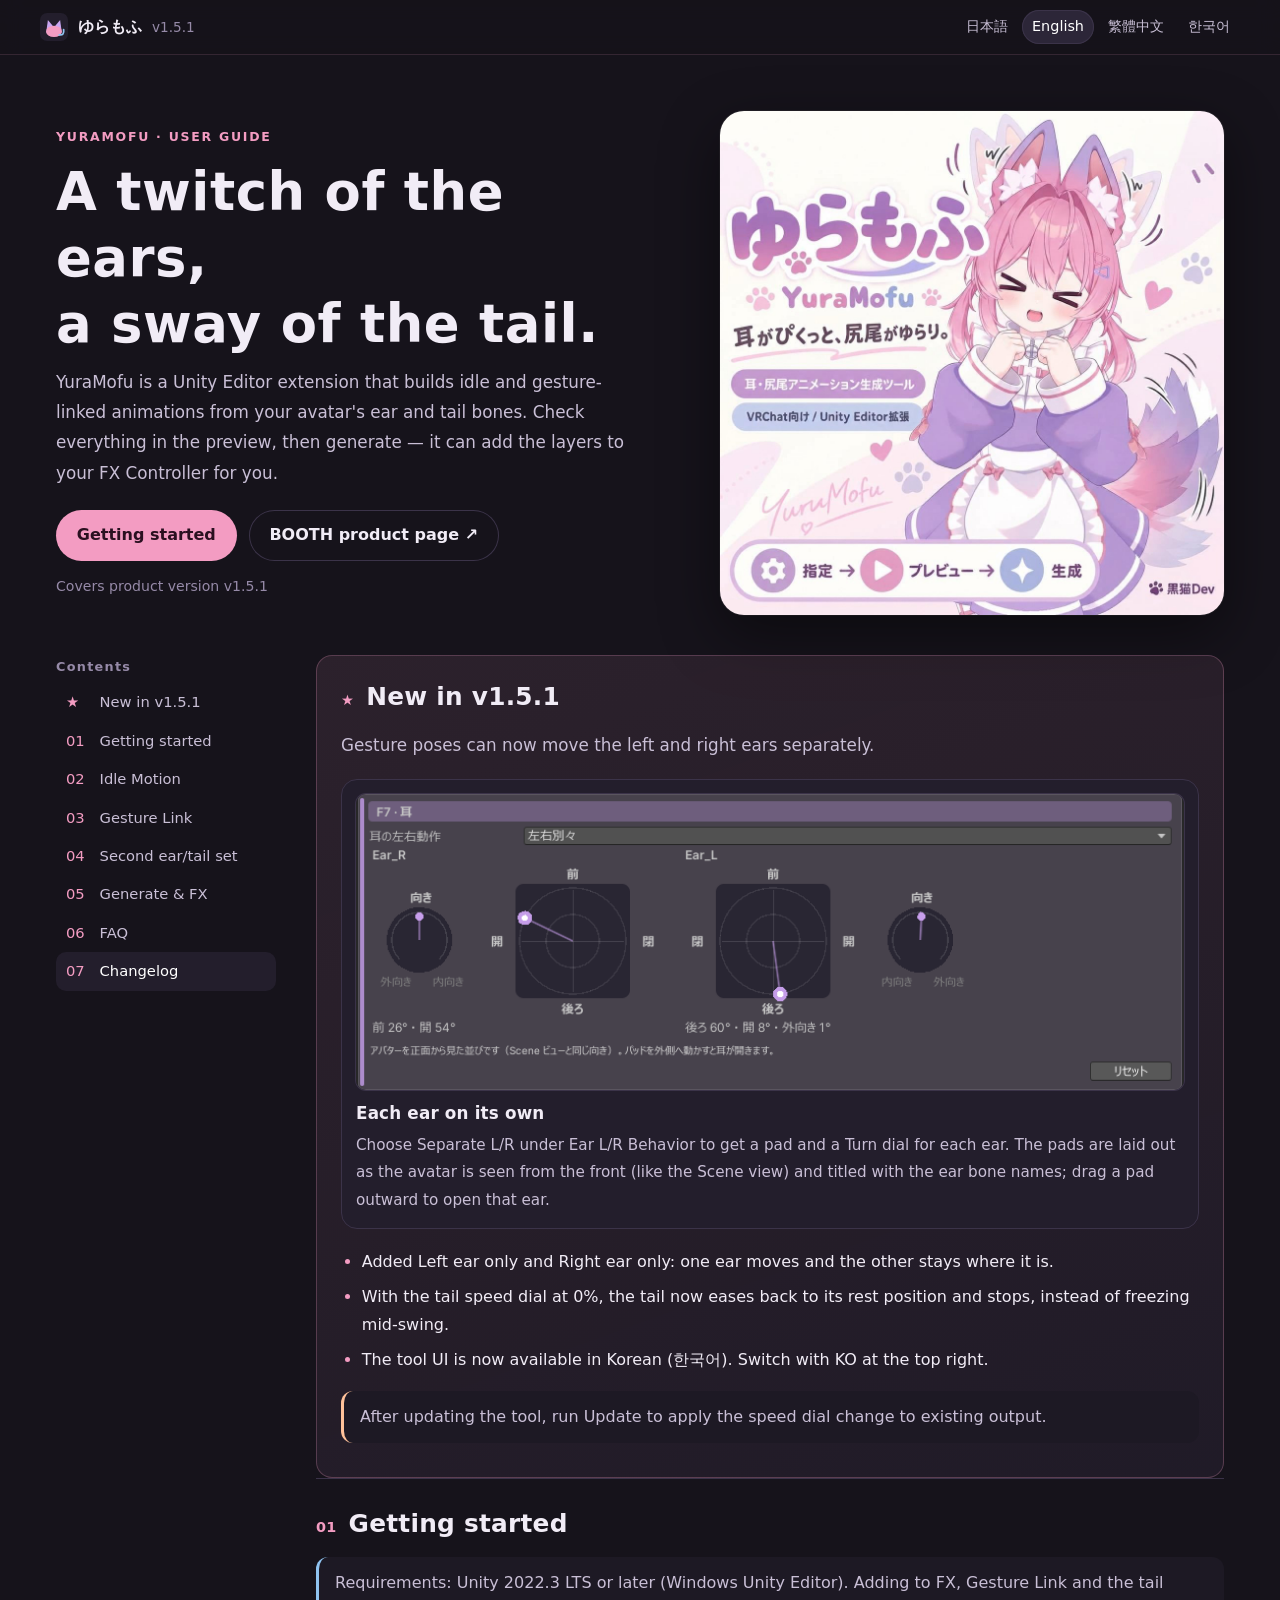
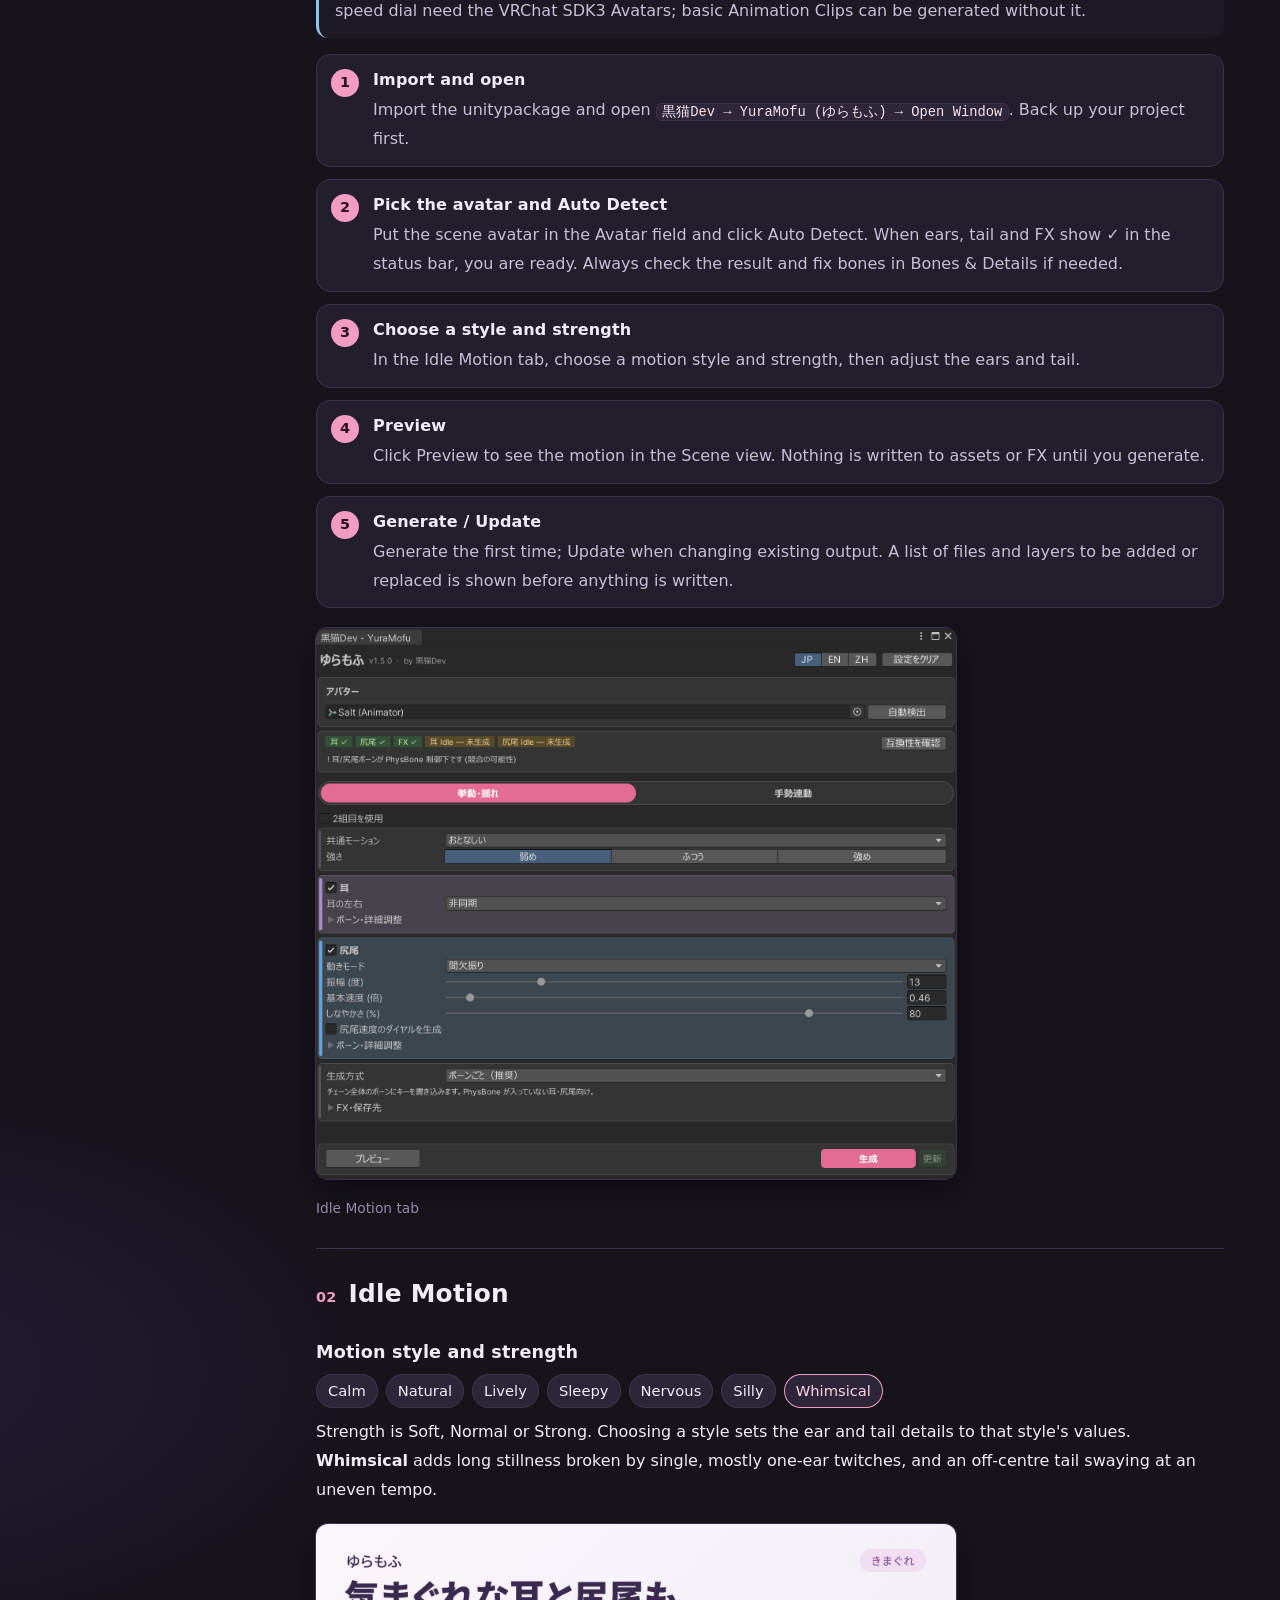
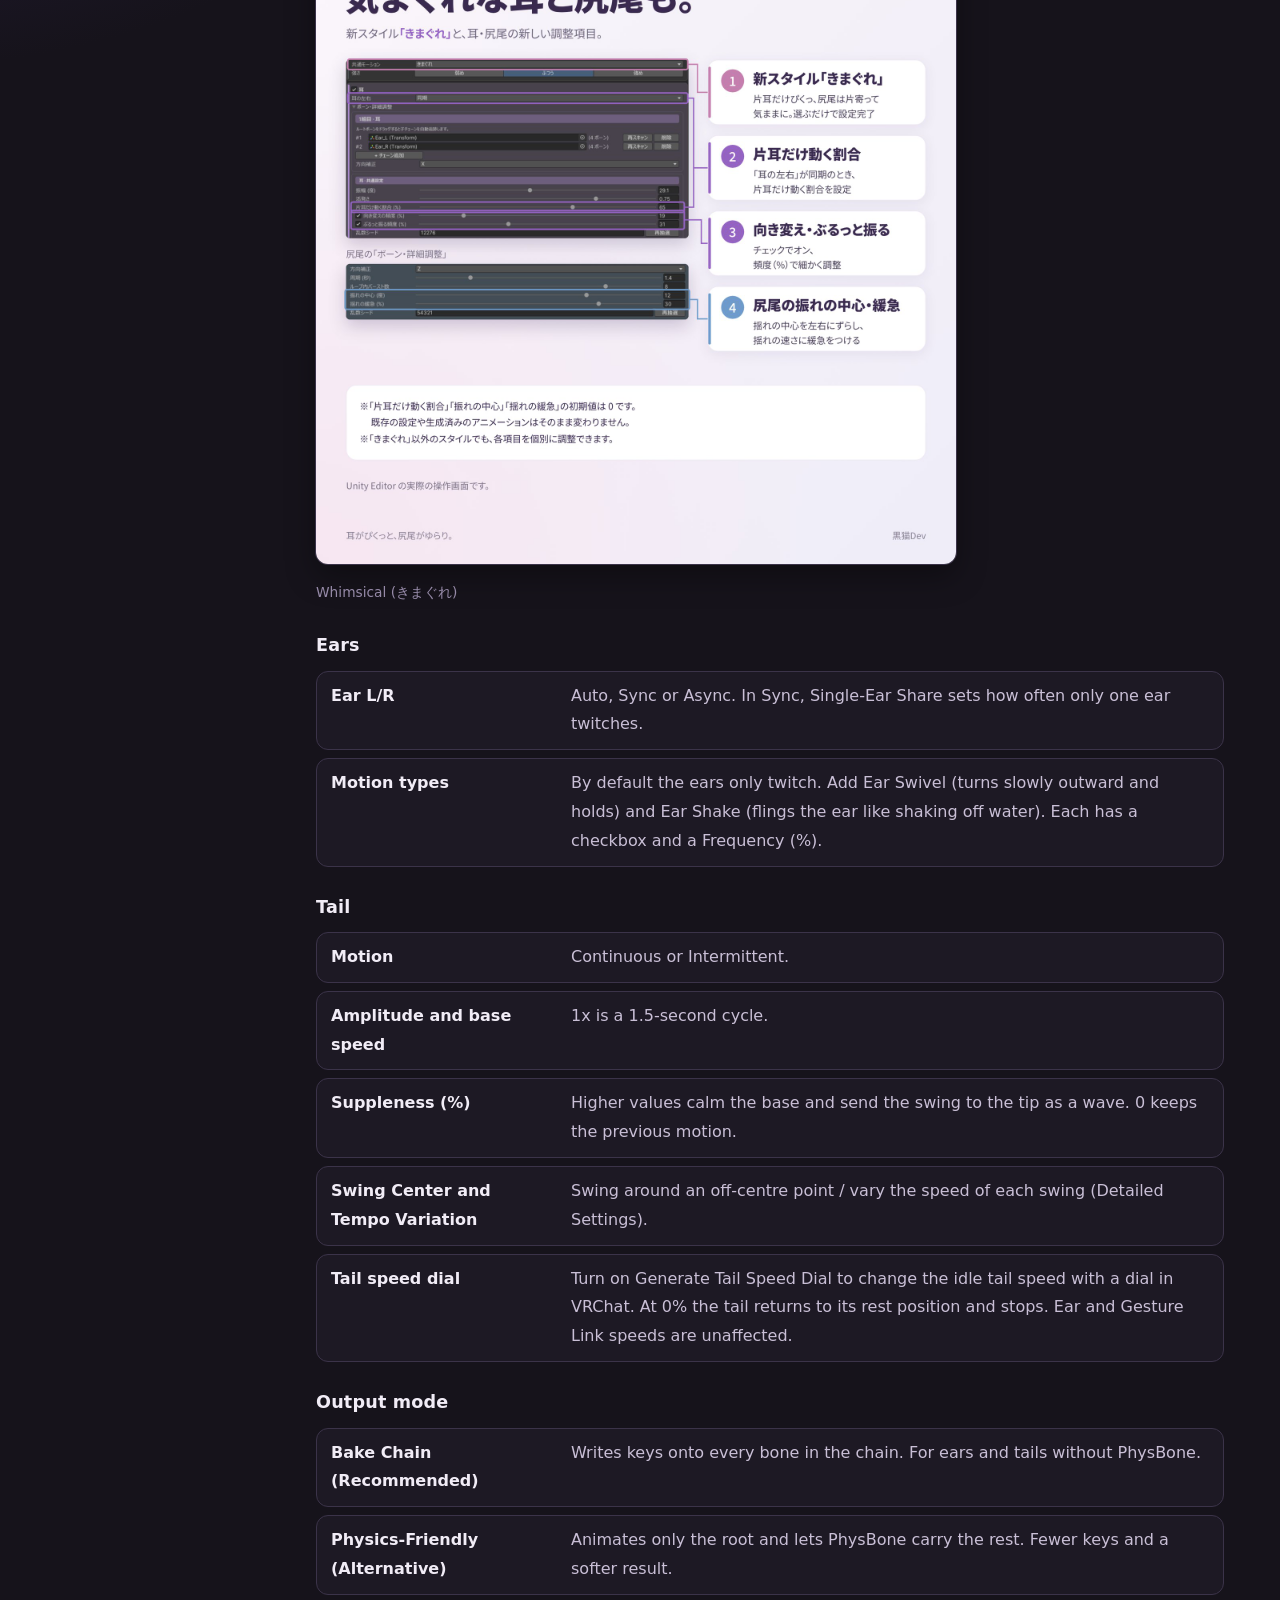
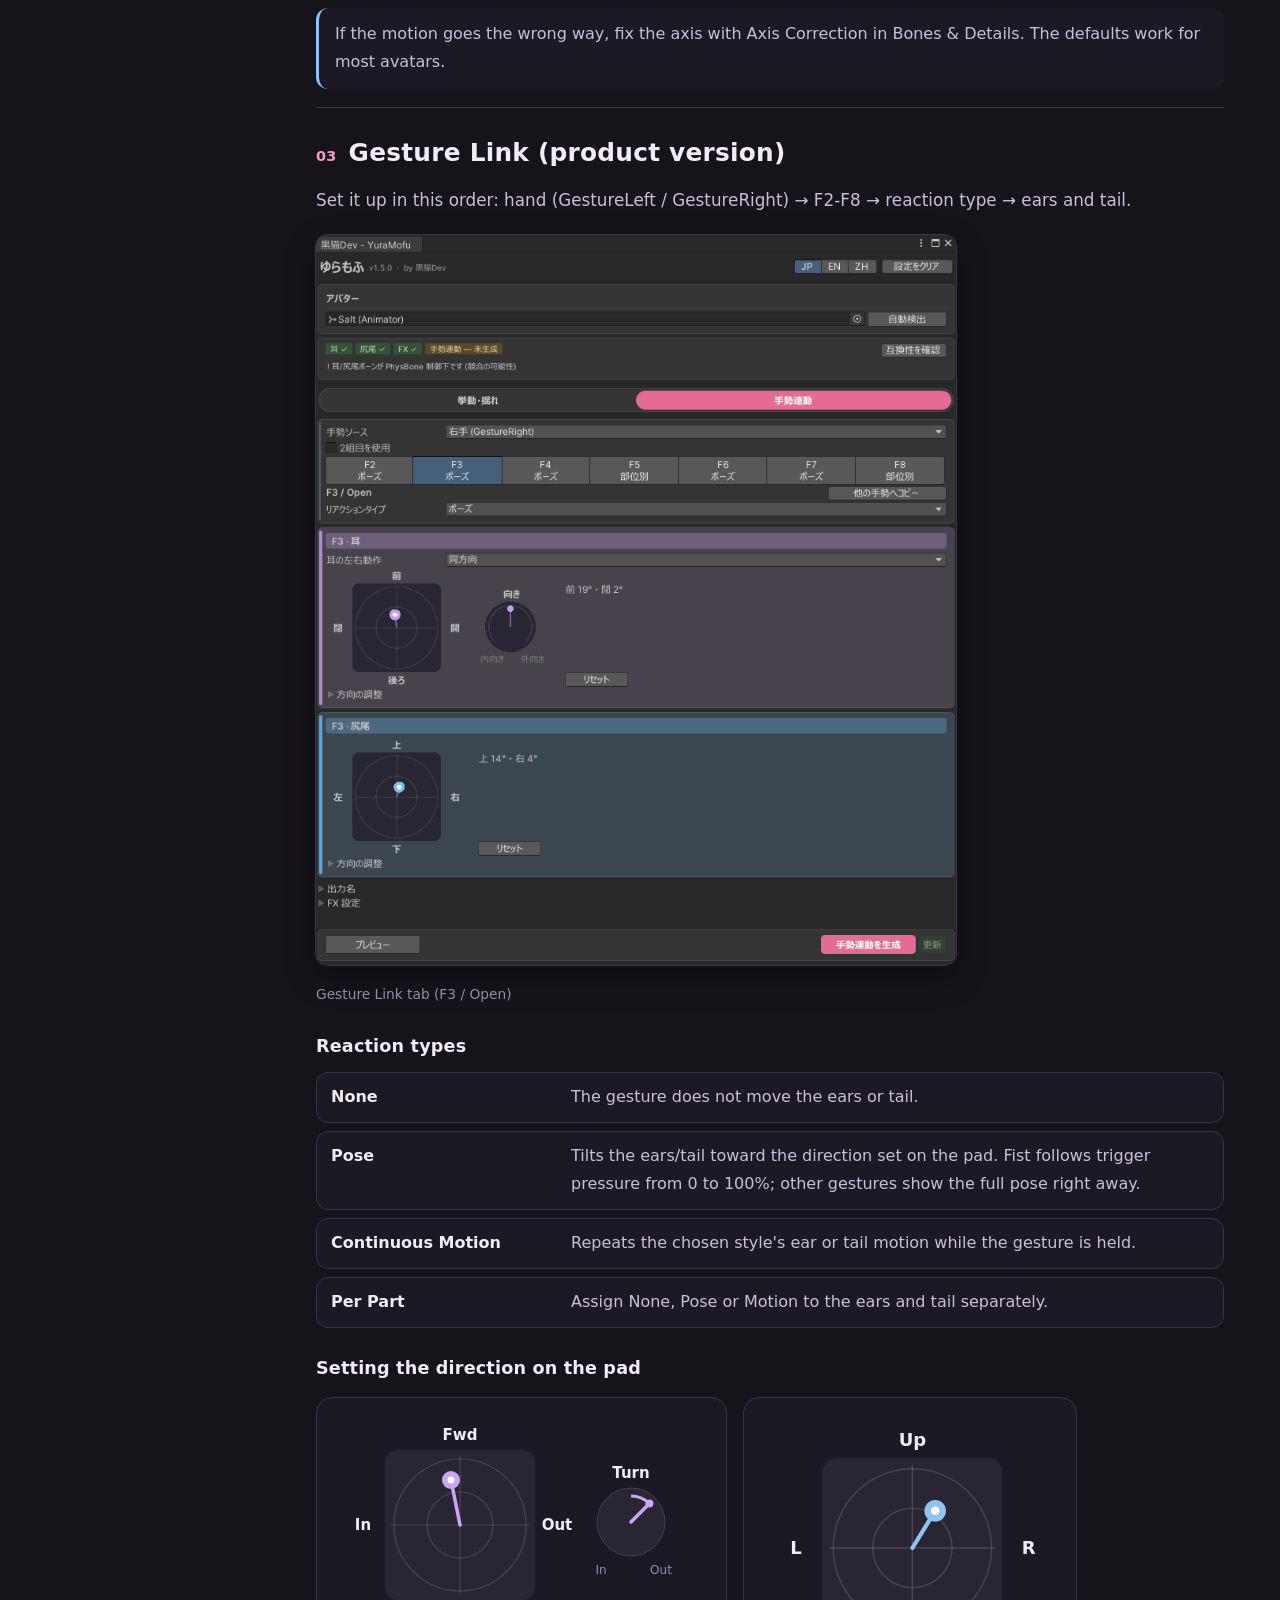
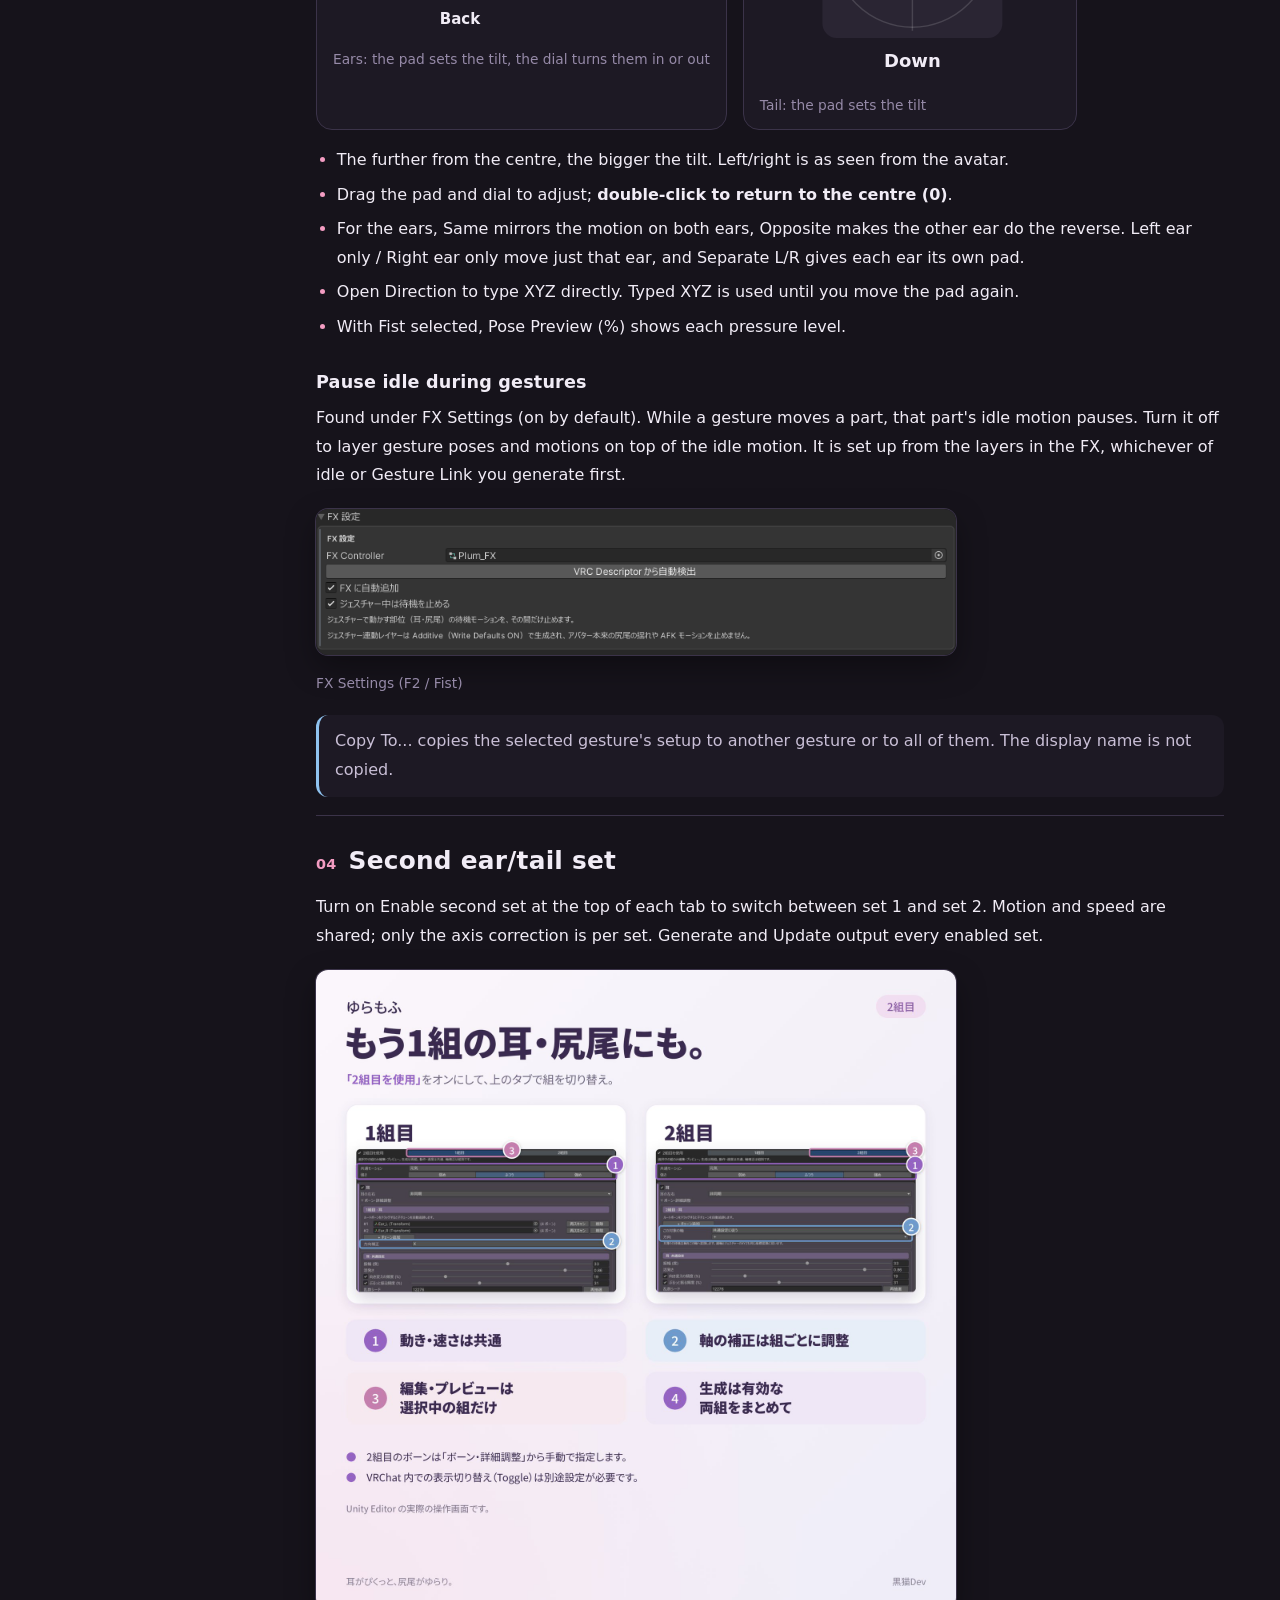
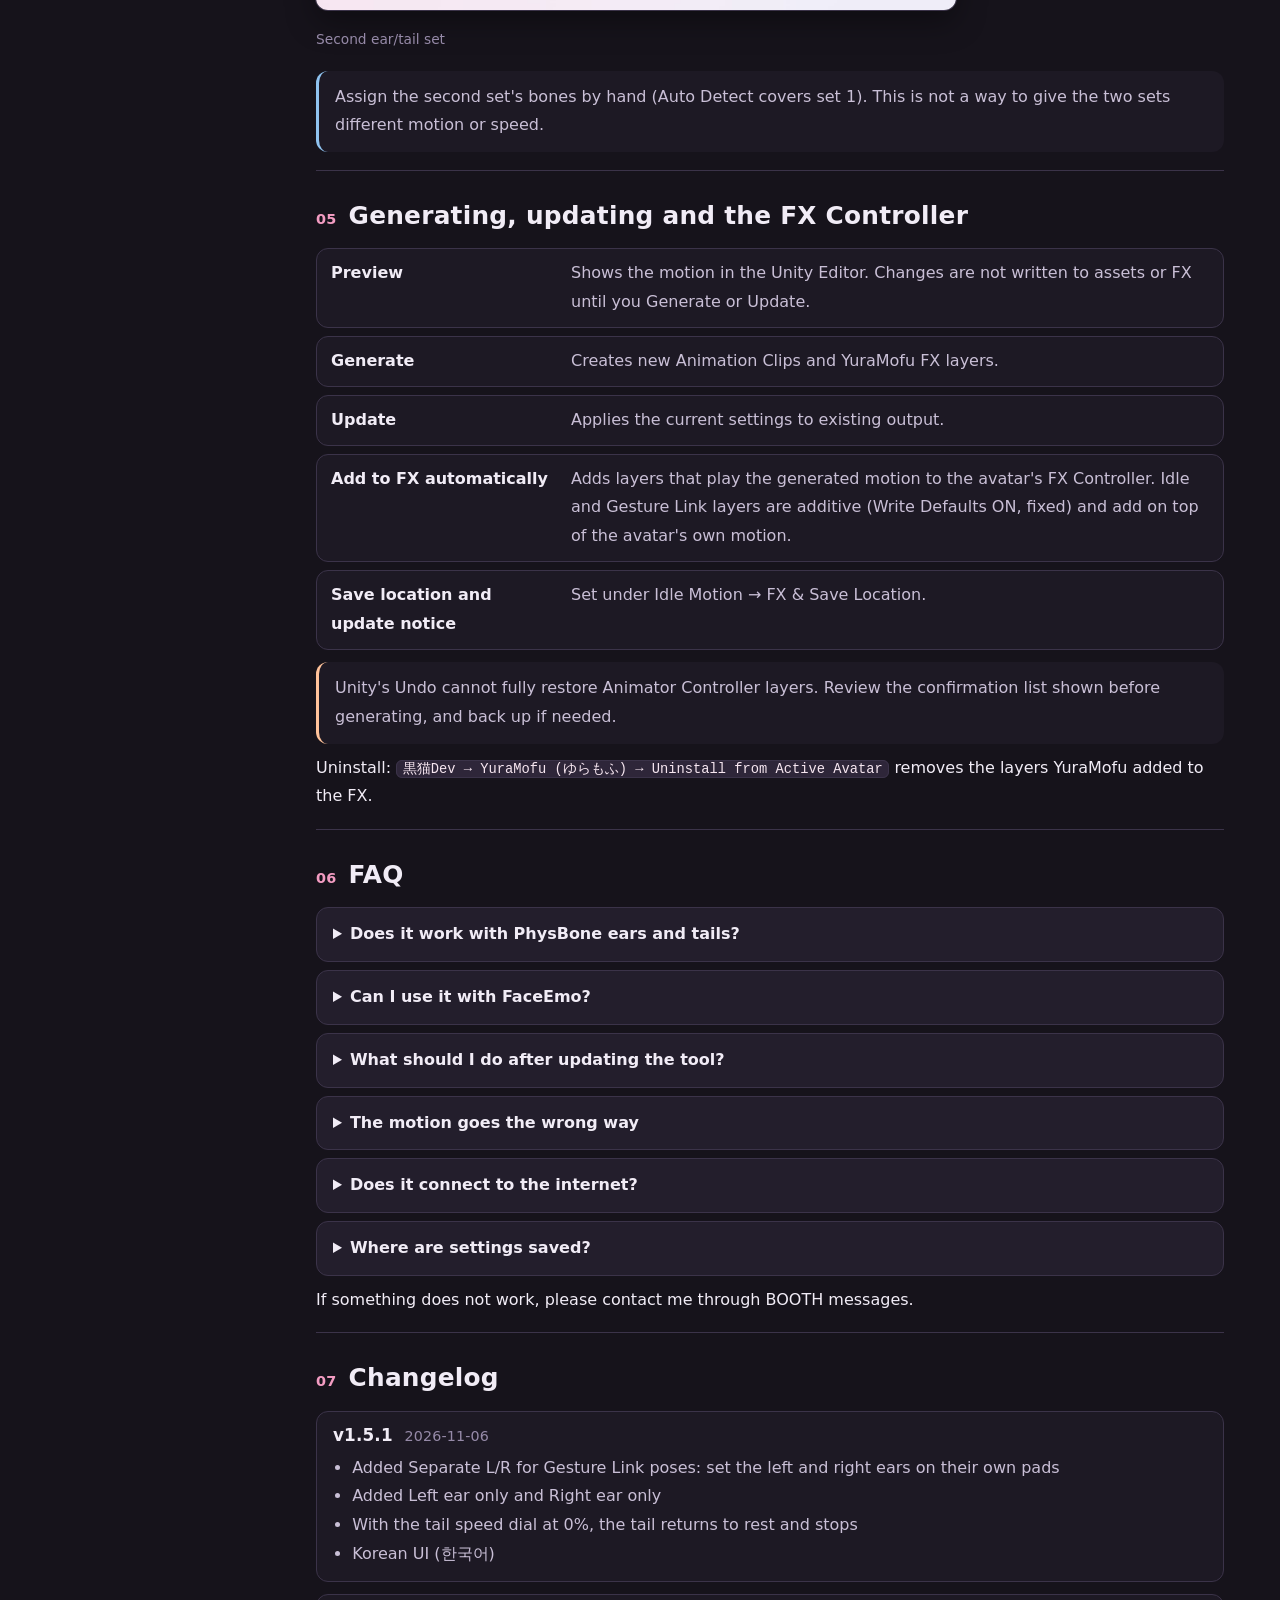
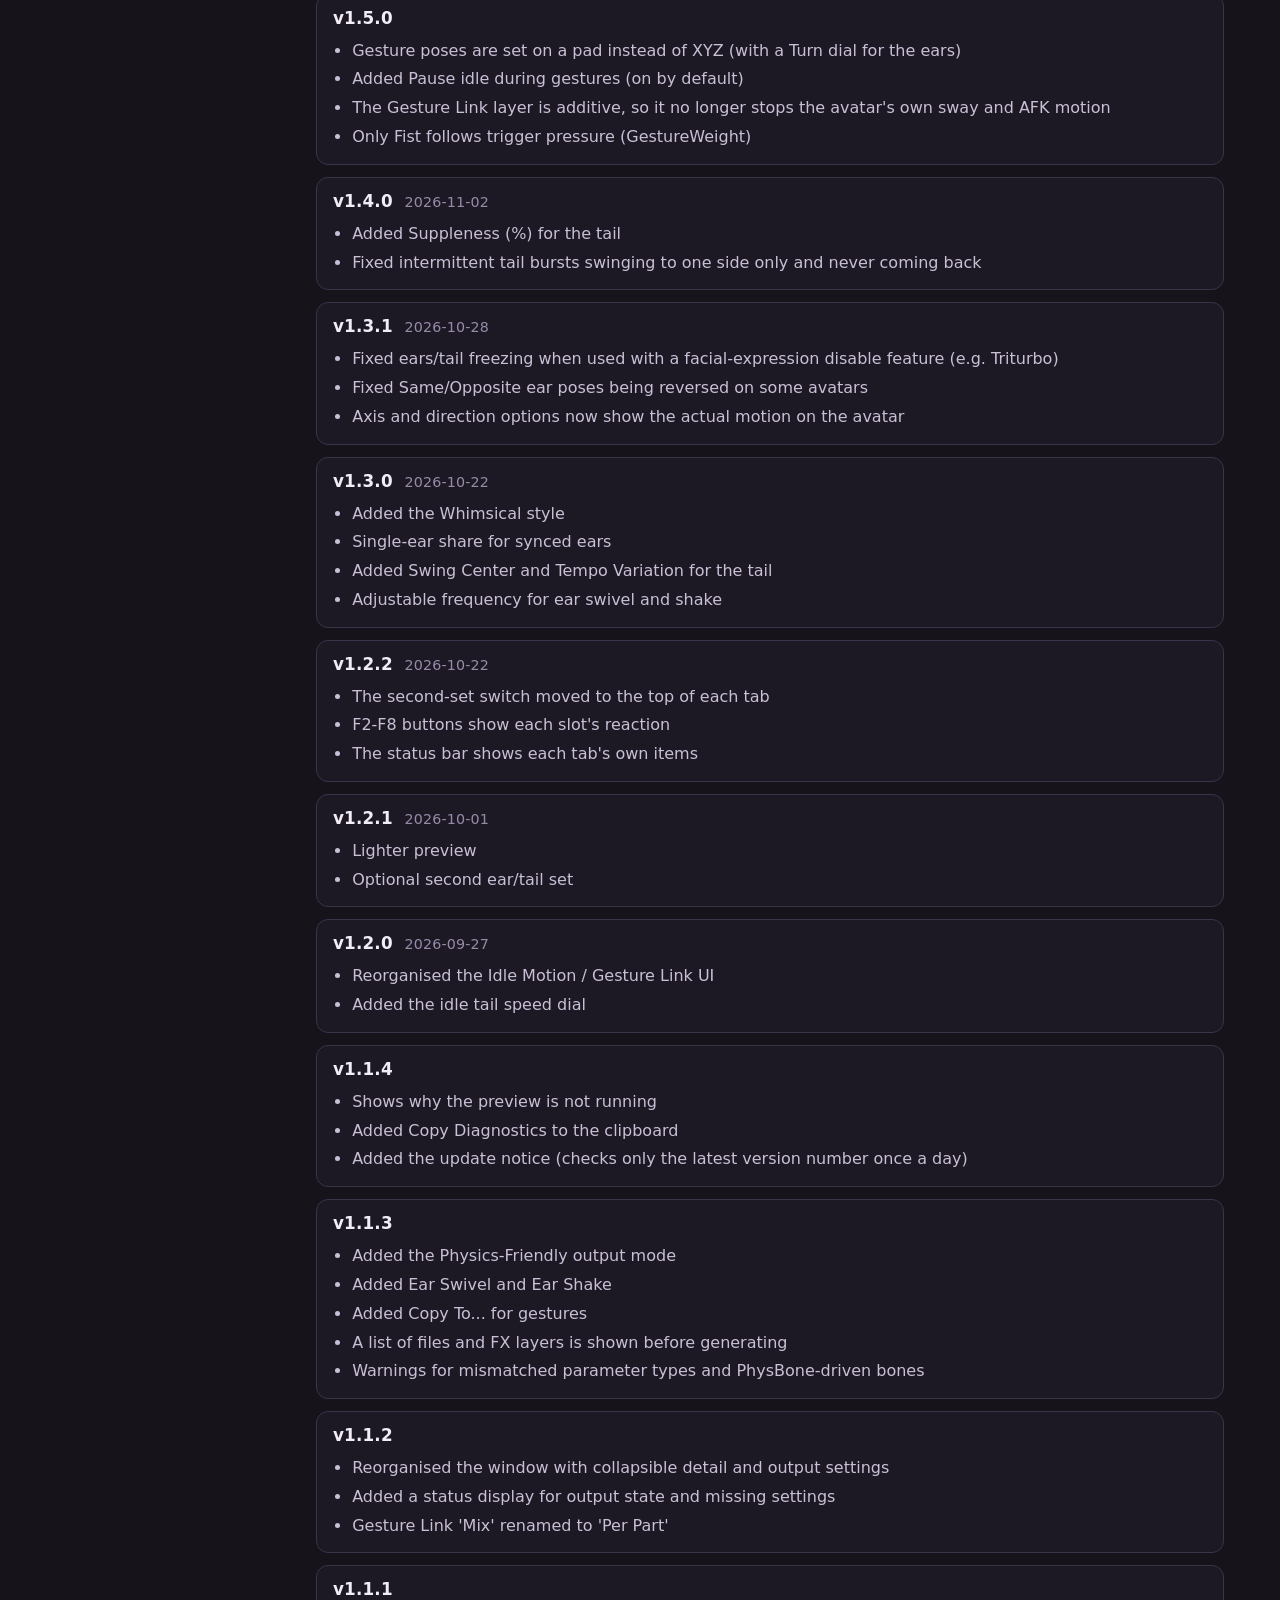
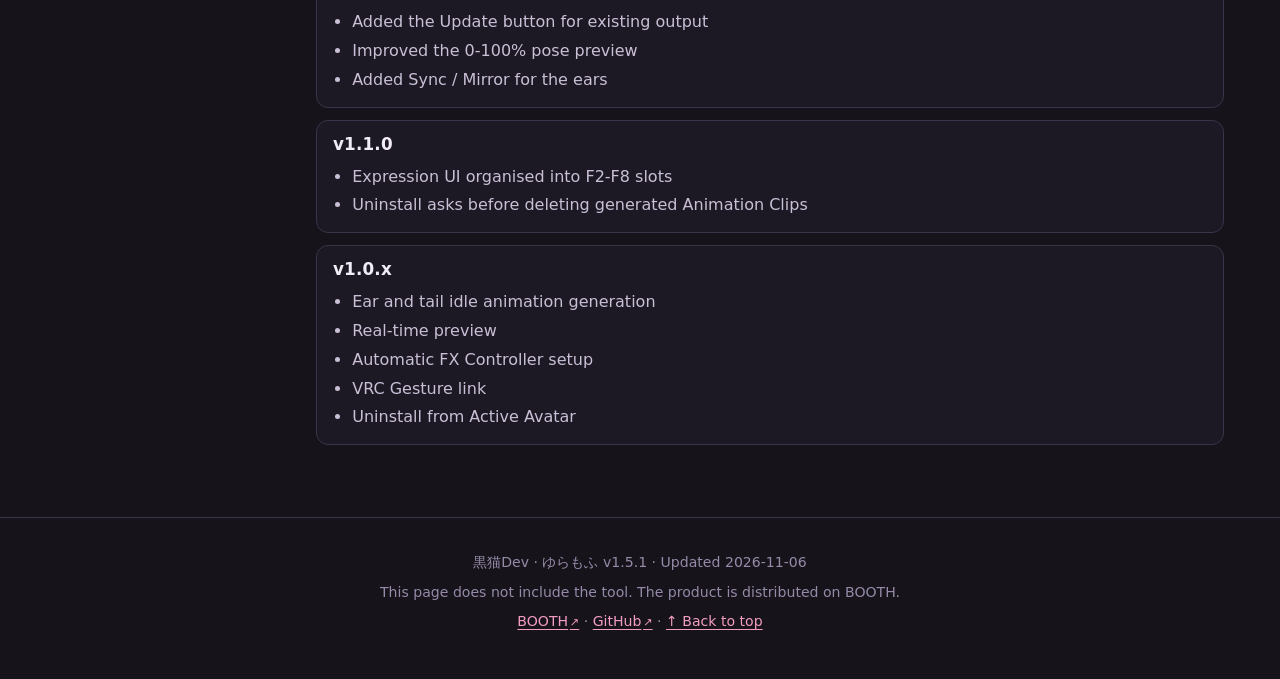
==== en.html @ e1b225f1 "v1.5.1 release date" ====
<!doctype html>
<html lang="en">
<head>
<meta charset="utf-8">
<meta name="viewport" content="width=device-width,initial-scale=1">
<title>YuraMofu User Guide</title>
<meta name="description" content="User guide for YuraMofu, an ear and tail animation generator for VRChat avatars.">
<meta name="color-scheme" content="dark">
<meta property="og:title" content="YuraMofu User Guide">
<meta property="og:description" content="User guide for YuraMofu, an ear and tail animation generator for VRChat avatars.">
<meta property="og:image" content="https://kuroneko11375.github.io/yuramofu-guide/assets/v150/main.jpg">
<meta property="og:url" content="https://kuroneko11375.github.io/yuramofu-guide/en.html">
<meta property="og:type" content="website">
<link rel="alternate" hreflang="ja" href="https://kuroneko11375.github.io/yuramofu-guide/">
<link rel="alternate" hreflang="en" href="https://kuroneko11375.github.io/yuramofu-guide/en.html">
<link rel="alternate" hreflang="zh-Hant" href="https://kuroneko11375.github.io/yuramofu-guide/zh.html">
<link rel="alternate" hreflang="ko" href="https://kuroneko11375.github.io/yuramofu-guide/ko.html">
<link rel="icon" href="favicon.svg" type="image/svg+xml">
<link rel="stylesheet" href="site.css">
<script src="gallery.js" defer></script>
</head>
<body id="top">
<a class="skip" href="#main">Skip to content</a>
<header class="bar"><a class="brand" href="#top"><img src="favicon.svg" alt="" width="28" height="28">ゆらもふ <span>v1.5.1</span></a><nav class="langs" aria-label="Language"><a href="index.html" hreflang="ja" lang="ja">日本語</a><a href="en.html" aria-current="page" hreflang="en" lang="en">English</a><a href="zh.html" hreflang="zh-Hant" lang="zh-Hant">繁體中文</a><a href="ko.html" hreflang="ko" lang="ko">한국어</a></nav></header>
<div class="hero">
<div class="hero-copy"><p class="eyebrow">YURAMOFU · USER GUIDE</p><h1>A twitch of the ears,<br>a sway of the tail.</h1><p class="lead">YuraMofu is a Unity Editor extension that builds idle and gesture-linked animations from your avatar's ear and tail bones. Check everything in the preview, then generate — it can add the layers to your FX Controller for you.</p>
<div class="buttons"><a class="btn" href="#start">Getting started</a><a class="btn ghost" href="https://booth.pm/ja/items/8229167" target="_blank" rel="noopener">BOOTH product page ↗</a></div>
<p class="badge">Covers product version v1.5.1</p></div>
<a class="hero-art zoom" href="assets/v150/main.jpg" data-caption="YuraMofu main image"><img src="assets/v150/main.jpg" alt="YuraMofu main image" width="1024" height="1024" fetchpriority="high"></a></div>
<div class="layout">
<nav class="toc" aria-label="Contents"><p>Contents</p><ol><li><a href="#new"><span class="num">★</span>New in v1.5.1</a></li><li><a href="#start"><span class="num">01</span>Getting started</a></li><li><a href="#idle"><span class="num">02</span>Idle Motion</a></li><li><a href="#gesture"><span class="num">03</span>Gesture Link</a></li><li><a href="#set2"><span class="num">04</span>Second ear/tail set</a></li><li><a href="#output"><span class="num">05</span>Generate & FX</a></li><li><a href="#faq"><span class="num">06</span>FAQ</a></li><li><a href="#log"><span class="num">07</span>Changelog</a></li></ol></nav>
<main id="main">
<section id="new" class="sec new"><h2><span class="num">★</span>New in v1.5.1</h2><p class="lead">Gesture poses can now move the left and right ears separately.</p>
<div class="cards"><article class="card"><a class="zoom" href="assets/v150/ui_ear_separate.png" data-caption="Each ear on its own"><img src="assets/v150/ui_ear_separate.png" alt="Each ear on its own" width="810" height="290" loading="lazy" decoding="async"></a><h4>Each ear on its own</h4><p>Choose Separate L/R under Ear L/R Behavior to get a pad and a Turn dial for each ear. The pads are laid out as the avatar is seen from the front (like the Scene view) and titled with the ear bone names; drag a pad outward to open that ear.</p></article></div>
<ul class="list"><li>Added Left ear only and Right ear only: one ear moves and the other stays where it is.</li><li>With the tail speed dial at 0%, the tail now eases back to its rest position and stops, instead of freezing mid-swing.</li><li>The tool UI is now available in Korean (한국어). Switch with KO at the top right.</li></ul>
<p class="note warn">After updating the tool, run Update to apply the speed dial change to existing output.</p></section>
<section id="start" class="sec"><h2><span class="num">01</span>Getting started</h2><p class="note">Requirements: Unity 2022.3 LTS or later (Windows Unity Editor). Adding to FX, Gesture Link and the tail speed dial need the VRChat SDK3 Avatars; basic Animation Clips can be generated without it.</p>
<ol class="steps"><li><h4>Import and open</h4><p>Import the unitypackage and open <code>黒猫Dev → YuraMofu (ゆらもふ) → Open Window</code>. Back up your project first.</p></li><li><h4>Pick the avatar and Auto Detect</h4><p>Put the scene avatar in the Avatar field and click Auto Detect. When ears, tail and FX show ✓ in the status bar, you are ready. Always check the result and fix bones in Bones & Details if needed.</p></li><li><h4>Choose a style and strength</h4><p>In the Idle Motion tab, choose a motion style and strength, then adjust the ears and tail.</p></li><li><h4>Preview</h4><p>Click Preview to see the motion in the Scene view. Nothing is written to assets or FX until you generate.</p></li><li><h4>Generate / Update</h4><p>Generate the first time; Update when changing existing output. A list of files and layers to be added or replaced is shown before anything is written.</p></li></ol>
<figure class="shot "><a class="zoom" href="assets/v150/ui_idle.png" data-caption="Idle Motion tab"><img src="assets/v150/ui_idle.png" alt="Idle Motion tab" width="810" height="698" loading="lazy" decoding="async"></a><figcaption>Idle Motion tab</figcaption></figure></section>
<section id="idle" class="sec"><h2><span class="num">02</span>Idle Motion</h2><h3>Motion style and strength</h3>
<ul class="chips"><li>Calm</li><li>Natural</li><li>Lively</li><li>Sleepy</li><li>Nervous</li><li>Silly</li><li>Whimsical</li></ul>
<p>Strength is Soft, Normal or Strong. Choosing a style sets the ear and tail details to that style's values. <strong>Whimsical</strong> adds long stillness broken by single, mostly one-ear twitches, and an off-centre tail swaying at an uneven tempo.</p>
<figure class="shot "><a class="zoom" href="assets/v150/kimagure.jpg" data-caption="Whimsical (きまぐれ)"><img src="assets/v150/kimagure.jpg" alt="Whimsical (きまぐれ)" width="1600" height="1600" loading="lazy" decoding="async"></a><figcaption>Whimsical (きまぐれ)</figcaption></figure>
<h3>Ears</h3>
<dl class="terms"><div><dt>Ear L/R</dt><dd>Auto, Sync or Async. In Sync, Single-Ear Share sets how often only one ear twitches.</dd></div><div><dt>Motion types</dt><dd>By default the ears only twitch. Add Ear Swivel (turns slowly outward and holds) and Ear Shake (flings the ear like shaking off water). Each has a checkbox and a Frequency (%).</dd></div></dl>
<h3>Tail</h3>
<dl class="terms"><div><dt>Motion</dt><dd>Continuous or Intermittent.</dd></div><div><dt>Amplitude and base speed</dt><dd>1x is a 1.5-second cycle.</dd></div><div><dt>Suppleness (%)</dt><dd>Higher values calm the base and send the swing to the tip as a wave. 0 keeps the previous motion.</dd></div><div><dt>Swing Center and Tempo Variation</dt><dd>Swing around an off-centre point / vary the speed of each swing (Detailed Settings).</dd></div><div><dt>Tail speed dial</dt><dd>Turn on Generate Tail Speed Dial to change the idle tail speed with a dial in VRChat. At 0% the tail returns to its rest position and stops. Ear and Gesture Link speeds are unaffected.</dd></div></dl>
<h3>Output mode</h3>
<dl class="terms"><div><dt>Bake Chain (Recommended)</dt><dd>Writes keys onto every bone in the chain. For ears and tails without PhysBone.</dd></div><div><dt>Physics-Friendly (Alternative)</dt><dd>Animates only the root and lets PhysBone carry the rest. Fewer keys and a softer result.</dd></div></dl>
<p class="note">If the motion goes the wrong way, fix the axis with Axis Correction in Bones & Details. The defaults work for most avatars.</p></section>
<section id="gesture" class="sec"><h2><span class="num">03</span>Gesture Link (product version)</h2><p class="lead">Set it up in this order: hand (GestureLeft / GestureRight) → F2-F8 → reaction type → ears and tail.</p>
<figure class="shot "><a class="zoom" href="assets/v150/ui_gesture.png" data-caption="Gesture Link tab (F3 / Open)"><img src="assets/v150/ui_gesture.png" alt="Gesture Link tab (F3 / Open)" width="810" height="924" loading="lazy" decoding="async"></a><figcaption>Gesture Link tab (F3 / Open)</figcaption></figure>
<h3>Reaction types</h3>
<dl class="terms"><div><dt>None</dt><dd>The gesture does not move the ears or tail.</dd></div><div><dt>Pose</dt><dd>Tilts the ears/tail toward the direction set on the pad. Fist follows trigger pressure from 0 to 100%; other gestures show the full pose right away.</dd></div><div><dt>Continuous Motion</dt><dd>Repeats the chosen style's ear or tail motion while the gesture is held.</dd></div><div><dt>Per Part</dt><dd>Assign None, Pose or Motion to the ears and tail separately.</dd></div></dl>
<h3>Setting the direction on the pad</h3>
<div class="pads"><figure class="pad"><svg viewBox="0 0 350 230" role="img" aria-label="Ears: the pad sets the tilt, the dial turns them in or out">
<rect x="52" y="40" width="150" height="150" rx="12" class="face"/>
<circle cx="127" cy="115" r="66" class="ring"/><circle cx="127" cy="115" r="33" class="ring"/>
<line x1="58" y1="115" x2="196" y2="115" class="ring"/><line x1="127" y1="46" x2="127" y2="184" class="ring"/>
<line x1="127" y1="115" x2="118" y2="70" style="stroke:var(--ear)" class="hand"/><circle cx="118" cy="70" r="9" style="fill:var(--ear)"/><circle cx="118" cy="70" r="3.5" fill="#fff"/>
<text x="127" y="30" class="lbl b">Fwd</text><text x="127" y="214" class="lbl b">Back</text>
<text x="30" y="120" class="lbl b">In</text><text x="224" y="120" class="lbl b">Out</text>
<g transform="translate(298 112)">
<circle r="34" class="dial"/><path d="M0 -26 A26 26 0 0 1 18.4 -18.4" class="arc" style="stroke:var(--ear)"/>
<line x1="0" y1="0" x2="18.4" y2="-18.4" style="stroke:var(--ear)" class="hand"/><circle cx="18.4" cy="-18.4" r="4" style="fill:var(--ear)"/>
<text y="-44" class="lbl b">Turn</text><text x="-30" y="52" class="lbl s">In</text><text x="30" y="52" class="lbl s">Out</text></g></svg><figcaption>Ears: the pad sets the tilt, the dial turns them in or out</figcaption></figure><figure class="pad"><svg viewBox="0 0 250 230" role="img" aria-label="Tail: the pad sets the tilt">
<rect x="52" y="40" width="150" height="150" rx="12" class="face"/>
<circle cx="127" cy="115" r="66" class="ring"/><circle cx="127" cy="115" r="33" class="ring"/>
<line x1="58" y1="115" x2="196" y2="115" class="ring"/><line x1="127" y1="46" x2="127" y2="184" class="ring"/>
<line x1="127" y1="115" x2="146" y2="84" style="stroke:var(--tail)" class="hand"/><circle cx="146" cy="84" r="9" style="fill:var(--tail)"/><circle cx="146" cy="84" r="3.5" fill="#fff"/>
<text x="127" y="30" class="lbl b">Up</text><text x="127" y="214" class="lbl b">Down</text>
<text x="30" y="120" class="lbl b">L</text><text x="224" y="120" class="lbl b">R</text>
</svg><figcaption>Tail: the pad sets the tilt</figcaption></figure></div>
<ul class="list"><li>The further from the centre, the bigger the tilt. Left/right is as seen from the avatar.</li><li>Drag the pad and dial to adjust; <strong>double-click to return to the centre (0)</strong>.</li><li>For the ears, Same mirrors the motion on both ears, Opposite makes the other ear do the reverse. Left ear only / Right ear only move just that ear, and Separate L/R gives each ear its own pad.</li><li>Open Direction to type XYZ directly. Typed XYZ is used until you move the pad again.</li><li>With Fist selected, Pose Preview (%) shows each pressure level.</li></ul>
<h3>Pause idle during gestures</h3>
<p>Found under FX Settings (on by default). While a gesture moves a part, that part's idle motion pauses. Turn it off to layer gesture poses and motions on top of the idle motion. It is set up from the layers in the FX, whichever of idle or Gesture Link you generate first.</p>
<figure class="shot "><a class="zoom" href="assets/v150/ui_fx.png" data-caption="FX Settings (F2 / Fist)"><img src="assets/v150/ui_fx.png" alt="FX Settings (F2 / Fist)" width="810" height="184" loading="lazy" decoding="async"></a><figcaption>FX Settings (F2 / Fist)</figcaption></figure>
<p class="note">Copy To... copies the selected gesture's setup to another gesture or to all of them. The display name is not copied.</p></section>
<section id="set2" class="sec"><h2><span class="num">04</span>Second ear/tail set</h2><p>Turn on Enable second set at the top of each tab to switch between set 1 and set 2. Motion and speed are shared; only the axis correction is per set. Generate and Update output every enabled set.</p>
<figure class="shot "><a class="zoom" href="assets/v150/set2.jpg" data-caption="Second ear/tail set"><img src="assets/v150/set2.jpg" alt="Second ear/tail set" width="1600" height="1600" loading="lazy" decoding="async"></a><figcaption>Second ear/tail set</figcaption></figure>
<p class="note">Assign the second set's bones by hand (Auto Detect covers set 1). This is not a way to give the two sets different motion or speed.</p></section>
<section id="output" class="sec"><h2><span class="num">05</span>Generating, updating and the FX Controller</h2><dl class="terms"><div><dt>Preview</dt><dd>Shows the motion in the Unity Editor. Changes are not written to assets or FX until you Generate or Update.</dd></div><div><dt>Generate</dt><dd>Creates new Animation Clips and YuraMofu FX layers.</dd></div><div><dt>Update</dt><dd>Applies the current settings to existing output.</dd></div><div><dt>Add to FX automatically</dt><dd>Adds layers that play the generated motion to the avatar's FX Controller. Idle and Gesture Link layers are additive (Write Defaults ON, fixed) and add on top of the avatar's own motion.</dd></div><div><dt>Save location and update notice</dt><dd>Set under Idle Motion → FX & Save Location.</dd></div></dl>
<p class="note warn">Unity's Undo cannot fully restore Animator Controller layers. Review the confirmation list shown before generating, and back up if needed.</p>
<p>Uninstall: <code>黒猫Dev → YuraMofu (ゆらもふ) → Uninstall from Active Avatar</code> removes the layers YuraMofu added to the FX.</p></section>
<section id="faq" class="sec"><h2><span class="num">06</span>FAQ</h2><details><summary>Does it work with PhysBone ears and tails?</summary><p>Yes. Use Check compatibility in the status bar to check Is Animated and more. To leave the sway to PhysBone, use the Physics-Friendly output mode.</p></details><details><summary>Can I use it with FaceEmo?</summary><p>Generate FaceEmo first, then YuraMofu. Regenerating FaceEmo rebuilds the FX, so point YuraMofu at the new FX and regenerate it too.</p></details><details><summary>What should I do after updating the tool?</summary><p>Run Update after importing to apply fixes to existing output. If some output is missing, run Generate.</p></details><details><summary>The motion goes the wrong way</summary><p>For idle motion, use Axis Correction in Bones & Details. For gesture poses, set the direction on the pad.</p></details><details><summary>Does it connect to the internet?</summary><p>Once a day it checks for the latest version only. No project or avatar information is sent. You can turn it off under FX & Save Location, and it works offline.</p></details><details><summary>Where are settings saved?</summary><p>The window keeps the last set of settings per project. Clear Settings resets them (generated animations and layers are not deleted).</p></details>
<p>If something does not work, please contact me through BOOTH messages.</p></section>
<section id="log" class="sec"><h2><span class="num">07</span>Changelog</h2><div class="log"><article><h3>v1.5.1 <span>2026-11-06</span></h3><ul><li>Added Separate L/R for Gesture Link poses: set the left and right ears on their own pads</li><li>Added Left ear only and Right ear only</li><li>With the tail speed dial at 0%, the tail returns to rest and stops</li><li>Korean UI (한국어)</li></ul></article><article><h3>v1.5.0</h3><ul><li>Gesture poses are set on a pad instead of XYZ (with a Turn dial for the ears)</li><li>Added Pause idle during gestures (on by default)</li><li>The Gesture Link layer is additive, so it no longer stops the avatar's own sway and AFK motion</li><li>Only Fist follows trigger pressure (GestureWeight)</li></ul></article><article><h3>v1.4.0 <span>2026-11-02</span></h3><ul><li>Added Suppleness (%) for the tail</li><li>Fixed intermittent tail bursts swinging to one side only and never coming back</li></ul></article><article><h3>v1.3.1 <span>2026-10-28</span></h3><ul><li>Fixed ears/tail freezing when used with a facial-expression disable feature (e.g. Triturbo)</li><li>Fixed Same/Opposite ear poses being reversed on some avatars</li><li>Axis and direction options now show the actual motion on the avatar</li></ul></article><article><h3>v1.3.0 <span>2026-10-22</span></h3><ul><li>Added the Whimsical style</li><li>Single-ear share for synced ears</li><li>Added Swing Center and Tempo Variation for the tail</li><li>Adjustable frequency for ear swivel and shake</li></ul></article><article><h3>v1.2.2 <span>2026-10-22</span></h3><ul><li>The second-set switch moved to the top of each tab</li><li>F2-F8 buttons show each slot's reaction</li><li>The status bar shows each tab's own items</li></ul></article><article><h3>v1.2.1 <span>2026-10-01</span></h3><ul><li>Lighter preview</li><li>Optional second ear/tail set</li></ul></article><article><h3>v1.2.0 <span>2026-09-27</span></h3><ul><li>Reorganised the Idle Motion / Gesture Link UI</li><li>Added the idle tail speed dial</li></ul></article><article><h3>v1.1.4</h3><ul><li>Shows why the preview is not running</li><li>Added Copy Diagnostics to the clipboard</li><li>Added the update notice (checks only the latest version number once a day)</li></ul></article><article><h3>v1.1.3</h3><ul><li>Added the Physics-Friendly output mode</li><li>Added Ear Swivel and Ear Shake</li><li>Added Copy To... for gestures</li><li>A list of files and FX layers is shown before generating</li><li>Warnings for mismatched parameter types and PhysBone-driven bones</li></ul></article><article><h3>v1.1.2</h3><ul><li>Reorganised the window with collapsible detail and output settings</li><li>Added a status display for output state and missing settings</li><li>Gesture Link 'Mix' renamed to 'Per Part'</li></ul></article><article><h3>v1.1.1</h3><ul><li>Added the Update button for existing output</li><li>Improved the 0-100% pose preview</li><li>Added Sync / Mirror for the ears</li></ul></article><article><h3>v1.1.0</h3><ul><li>Expression UI organised into F2-F8 slots</li><li>Uninstall asks before deleting generated Animation Clips</li></ul></article><article><h3>v1.0.x</h3><ul><li>Ear and tail idle animation generation</li><li>Real-time preview</li><li>Automatic FX Controller setup</li><li>VRC Gesture link</li><li>Uninstall from Active Avatar</li></ul></article></div></section>
</main></div>
<footer class="foot"><p>黒猫Dev · ゆらもふ v1.5.1 · Updated 2026-11-06</p><p>This page does not include the tool. The product is distributed on BOOTH.</p>
<p><a href="https://booth.pm/ja/items/8229167" target="_blank" rel="noopener">BOOTH<span class="ext" aria-hidden="true">↗</span></a> · <a href="https://github.com/kuroneko11375/yuramofu-guide" target="_blank" rel="noopener">GitHub<span class="ext" aria-hidden="true">↗</span></a> · <a href="#top">↑ Back to top</a></p></footer>
<dialog id="viewer" aria-label="Enlarge image"><button type="button" class="close" aria-label="Close">×</button><figure><img alt=""><figcaption></figcaption></figure></dialog>
</body>
</html>
---- site.css ----
/* ゆらもふ guide — soft night / pink & lavender. System fonts only, no external requests. */
:root {
  --bg: #16131b;
  --bg2: #1d1924;
  --panel: #231e2c;
  --panel2: #2c2638;
  --line: #3b3349;
  --text: #f1ecf6;
  --soft: #c9bfd6;
  --muted: #968aa8;
  --accent: #f39cc2;
  --accent2: #ffd3e6;
  --ear: #c9a6f2;
  --tail: #8fc3f0;
  --warn: #ffc29a;
  --radius: 16px;
  --font: system-ui, -apple-system, "Segoe UI", "Hiragino Sans", "Hiragino Kaku Gothic ProN", "Yu Gothic UI", "Meiryo", "Microsoft JhengHei", "PingFang TC", "Noto Sans CJK JP", sans-serif;
  color-scheme: dark;
}
* { box-sizing: border-box; }
html { scroll-behavior: smooth; scroll-padding-top: 72px; -webkit-text-size-adjust: 100%; }
@media (prefers-reduced-motion: reduce) { html { scroll-behavior: auto; } }
body {
  margin: 0; background: var(--bg); color: var(--text); font: 16px/1.8 var(--font);
  background-image: radial-gradient(1100px 560px at 85% -10%, #3a2442 0%, transparent 60%), radial-gradient(900px 500px at -10% 25%, #241c38 0%, transparent 60%);
  background-repeat: no-repeat;
}
img { max-width: 100%; height: auto; display: block; }
a { color: var(--accent); text-underline-offset: 3px; }
a:hover { color: #fff; }
code { font: .86em ui-monospace, "Cascadia Mono", Consolas, monospace; background: #2e2639; border: 1px solid var(--line); border-radius: 6px; padding: .05em .4em; color: #f6e6f0; overflow-wrap: anywhere; }
h1, h2, h3, h4 { line-height: 1.4; margin: 0; font-weight: 700; letter-spacing: .01em; }
p { margin: .6em 0; }
.ext { font-size: .8em; margin-left: .15em; }
.skip { position: absolute; left: -9999px; }
.skip:focus { left: 16px; top: 8px; z-index: 99; background: #fff; color: #000; padding: 6px 12px; border-radius: 8px; }
:focus-visible { outline: 2px solid var(--accent2); outline-offset: 3px; border-radius: 6px; }

/* top bar */
.bar { position: sticky; top: 0; z-index: 20; display: flex; align-items: center; justify-content: space-between; gap: 12px; padding: 10px max(16px, calc((100% - 1200px) / 2)); background: rgba(22, 19, 27, .85); backdrop-filter: blur(10px); border-bottom: 1px solid rgba(243, 156, 194, .14); }
.brand { display: flex; align-items: center; gap: 10px; color: var(--text); text-decoration: none; font-weight: 700; white-space: nowrap; }
.brand span { color: var(--muted); font-weight: 500; font-size: .85em; }
.langs { display: flex; gap: 4px; flex-wrap: wrap; justify-content: flex-end; }
.langs a { color: var(--soft); text-decoration: none; padding: 4px 10px; border-radius: 999px; font-size: .9em; }
.langs a[aria-current] { background: var(--panel2); color: #fff; box-shadow: inset 0 0 0 1px var(--line); }

/* hero */
.hero { max-width: 1200px; margin: 0 auto; padding: 56px 16px 40px; display: grid; grid-template-columns: 1.1fr .9fr; gap: 48px; align-items: center; }
.eyebrow { color: var(--accent); font-weight: 700; letter-spacing: .14em; font-size: .78rem; margin: 0 0 .8em; }
.hero h1 { font-size: clamp(2rem, 4.4vw, 3.3rem); line-height: 1.25; }
.hero .lead { color: var(--soft); font-size: 1.05rem; max-width: 34em; }
.buttons { display: flex; gap: 12px; flex-wrap: wrap; margin: 1.4em 0 .8em; }
.btn { display: inline-flex; align-items: center; padding: .7em 1.3em; border-radius: 999px; background: var(--accent); color: #2a1020; font-weight: 700; text-decoration: none; }
.btn:hover { background: var(--accent2); color: #2a1020; }
.btn.ghost { background: transparent; color: var(--text); box-shadow: inset 0 0 0 1px var(--line); }
.btn.ghost:hover { background: var(--panel2); color: #fff; }
.badge { color: var(--muted); font-size: .88rem; margin: 0; }
.hero-art img { border-radius: 24px; box-shadow: 0 20px 60px rgba(0, 0, 0, .45), 0 0 0 1px rgba(255, 255, 255, .06); }

/* layout */
.layout { max-width: 1200px; margin: 0 auto; padding: 0 16px 64px; display: grid; grid-template-columns: 220px minmax(0, 1fr); gap: 40px; align-items: start; }
.toc { position: sticky; top: 76px; font-size: .92rem; }
.toc p { color: var(--muted); font-weight: 700; margin: 0 0 .4em; font-size: .8rem; letter-spacing: .1em; }
.toc ol { list-style: none; margin: 0; padding: 0; }
.toc a { display: flex; gap: 10px; padding: 6px 10px; border-radius: 10px; color: var(--soft); text-decoration: none; }
.toc a:hover, .toc a.on { background: var(--panel); color: #fff; }
.toc .num { color: var(--accent); font-variant-numeric: tabular-nums; min-width: 1.6em; }
main { min-width: 0; }

.sec { padding: 28px 0 8px; border-top: 1px solid var(--line); }
.sec:first-child { border-top: 0; padding-top: 0; }
.sec h2 { font-size: 1.55rem; display: flex; align-items: baseline; gap: 12px; margin-bottom: .6em; }
.sec h2 .num { color: var(--accent); font-size: .9rem; font-variant-numeric: tabular-nums; }
.sec h3 { font-size: 1.1rem; margin: 1.6em 0 .5em; }
.sec.new { background: linear-gradient(160deg, rgba(243, 156, 194, .10), rgba(201, 166, 242, .06)); border: 1px solid rgba(243, 156, 194, .25); border-radius: var(--radius); padding: 24px; }
.lead { color: var(--soft); font-size: 1.05rem; }

.shot { margin: 1.2em 0; }
.shot img { border-radius: 12px; box-shadow: 0 0 0 1px var(--line), 0 12px 30px rgba(0, 0, 0, .35); max-width: min(100%, 640px); }
.shot figcaption, .pad figcaption { color: var(--muted); font-size: .86rem; margin-top: .5em; }
a.zoom { display: inline-block; cursor: zoom-in; }

.steps { list-style: none; counter-reset: s; padding: 0; margin: 1em 0; display: grid; gap: 12px; }
.steps li { counter-increment: s; position: relative; padding: 14px 16px 12px 56px; background: var(--panel); border: 1px solid var(--line); border-radius: 14px; }
.steps li::before { content: counter(s); position: absolute; left: 14px; top: 14px; width: 28px; height: 28px; border-radius: 50%; background: var(--accent); color: #2a1020; font-weight: 800; display: grid; place-items: center; font-size: .9rem; }
.steps h4 { font-size: 1rem; }
.steps p { margin: .3em 0 0; color: var(--soft); }

.cards { display: grid; grid-template-columns: repeat(auto-fit, minmax(260px, 1fr)); gap: 16px; margin: 1.2em 0; }
.card { background: var(--panel); border: 1px solid var(--line); border-radius: var(--radius); padding: 14px; }
.card a.zoom { display: block; }
.card img { border-radius: 10px; width: 100%; margin-bottom: 12px; box-shadow: 0 0 0 1px var(--line); }
.card h4 { font-size: 1.05rem; }
.card p { color: var(--soft); margin: .4em 0 0; font-size: .95rem; }

.terms { margin: .8em 0; display: grid; gap: 8px; }
.terms div { display: grid; grid-template-columns: minmax(9em, 14em) 1fr; gap: 16px; padding: 10px 14px; background: var(--bg2); border-radius: 12px; border: 1px solid var(--line); }
.terms dt { font-weight: 700; }
.terms dd { margin: 0; color: var(--soft); }

.chips { list-style: none; padding: 0; margin: .6em 0; display: flex; flex-wrap: wrap; gap: 8px; }
.chips li { padding: 4px 12px; border-radius: 999px; background: var(--panel2); box-shadow: inset 0 0 0 1px var(--line); font-size: .92rem; }
.chips li:last-child { box-shadow: inset 0 0 0 1px var(--accent); color: var(--accent2); }

.list { padding-left: 1.3em; }
.list li { margin: .35em 0; }
.list li::marker { color: var(--accent); }

.note { padding: 12px 16px; border-radius: 12px; background: var(--bg2); border-left: 3px solid var(--tail); color: var(--soft); }
.note.warn { border-left-color: var(--warn); }

/* pad diagram */
.pads { display: flex; flex-wrap: wrap; gap: 16px; margin: 1em 0; }
.pad { margin: 0; padding: 12px 16px; background: var(--bg2); border: 1px solid var(--line); border-radius: var(--radius); }
.pad svg { width: 100%; max-width: 350px; height: auto; display: block; }
.pad .face { fill: #2a2533; }
.pad .ring { fill: none; stroke: rgba(255, 255, 255, .14); stroke-width: 1.2; }
.pad .hand { stroke-width: 3.5; stroke-linecap: round; }
.pad .dial { fill: #2a2533; stroke: rgba(255, 255, 255, .14); }
.pad .arc { fill: none; stroke-width: 3; }
.pad .lbl { fill: var(--text); text-anchor: middle; font: 700 15px var(--font); }
.pad .lbl.s { fill: var(--muted); font-weight: 500; font-size: 12px; }

/* faq / log */
details { background: var(--panel); border: 1px solid var(--line); border-radius: 12px; padding: 0 16px; margin: 8px 0; }
summary { cursor: pointer; padding: 12px 0; font-weight: 700; }
details p { color: var(--soft); margin: 0 0 14px; }
.log { display: grid; gap: 12px; }
.log article { background: var(--bg2); border: 1px solid var(--line); border-radius: 12px; padding: 12px 16px; }
.log h3 { margin: 0; font-size: 1.05rem; }
.log h3 span { color: var(--muted); font-weight: 500; font-size: .85em; margin-left: .4em; }
.log ul { margin: .4em 0 0; padding-left: 1.2em; color: var(--soft); }

.foot { border-top: 1px solid var(--line); text-align: center; color: var(--muted); font-size: .88rem; padding: 28px 16px 40px; }
.foot p { margin: .3em 0; }

/* viewer */
dialog#viewer { border: 0; padding: 0; background: transparent; max-width: 96vw; max-height: 94vh; }
dialog#viewer::backdrop { background: rgba(10, 8, 14, .86); }
dialog#viewer img { max-width: 96vw; max-height: 86vh; width: auto; border-radius: 10px; }
dialog#viewer figure { margin: 0; }
dialog#viewer figcaption { color: var(--soft); text-align: center; margin-top: 8px; }
dialog#viewer .close { position: fixed; top: 12px; right: 16px; width: 40px; height: 40px; border-radius: 50%; border: 0; background: var(--panel2); color: #fff; font-size: 24px; cursor: pointer; }

@media (max-width: 900px) {
  .hero { grid-template-columns: 1fr; gap: 28px; padding-top: 32px; }
  .hero-art { max-width: 420px; }
  .layout { grid-template-columns: 1fr; gap: 0; }
  .toc { position: static; margin-bottom: 24px; padding: 12px; background: var(--bg2); border: 1px solid var(--line); border-radius: var(--radius); }
  .toc ol { display: grid; grid-template-columns: repeat(auto-fill, minmax(150px, 1fr)); }
}
@media (max-width: 560px) {
  .terms div { grid-template-columns: 1fr; gap: 2px; }
  .sec.new { padding: 16px; }
  .brand span { display: none; }
  .langs { flex-wrap: nowrap; gap: 0; }
  .langs a { padding: 4px 7px; font-size: .82em; white-space: nowrap; }
}
@media (max-width: 380px) {
  .bar { gap: 6px; }
  .langs a { padding: 4px 5px; font-size: .76em; }
}
@media (max-width: 340px) {
  .brand { font-size: 0; gap: 0; }
}
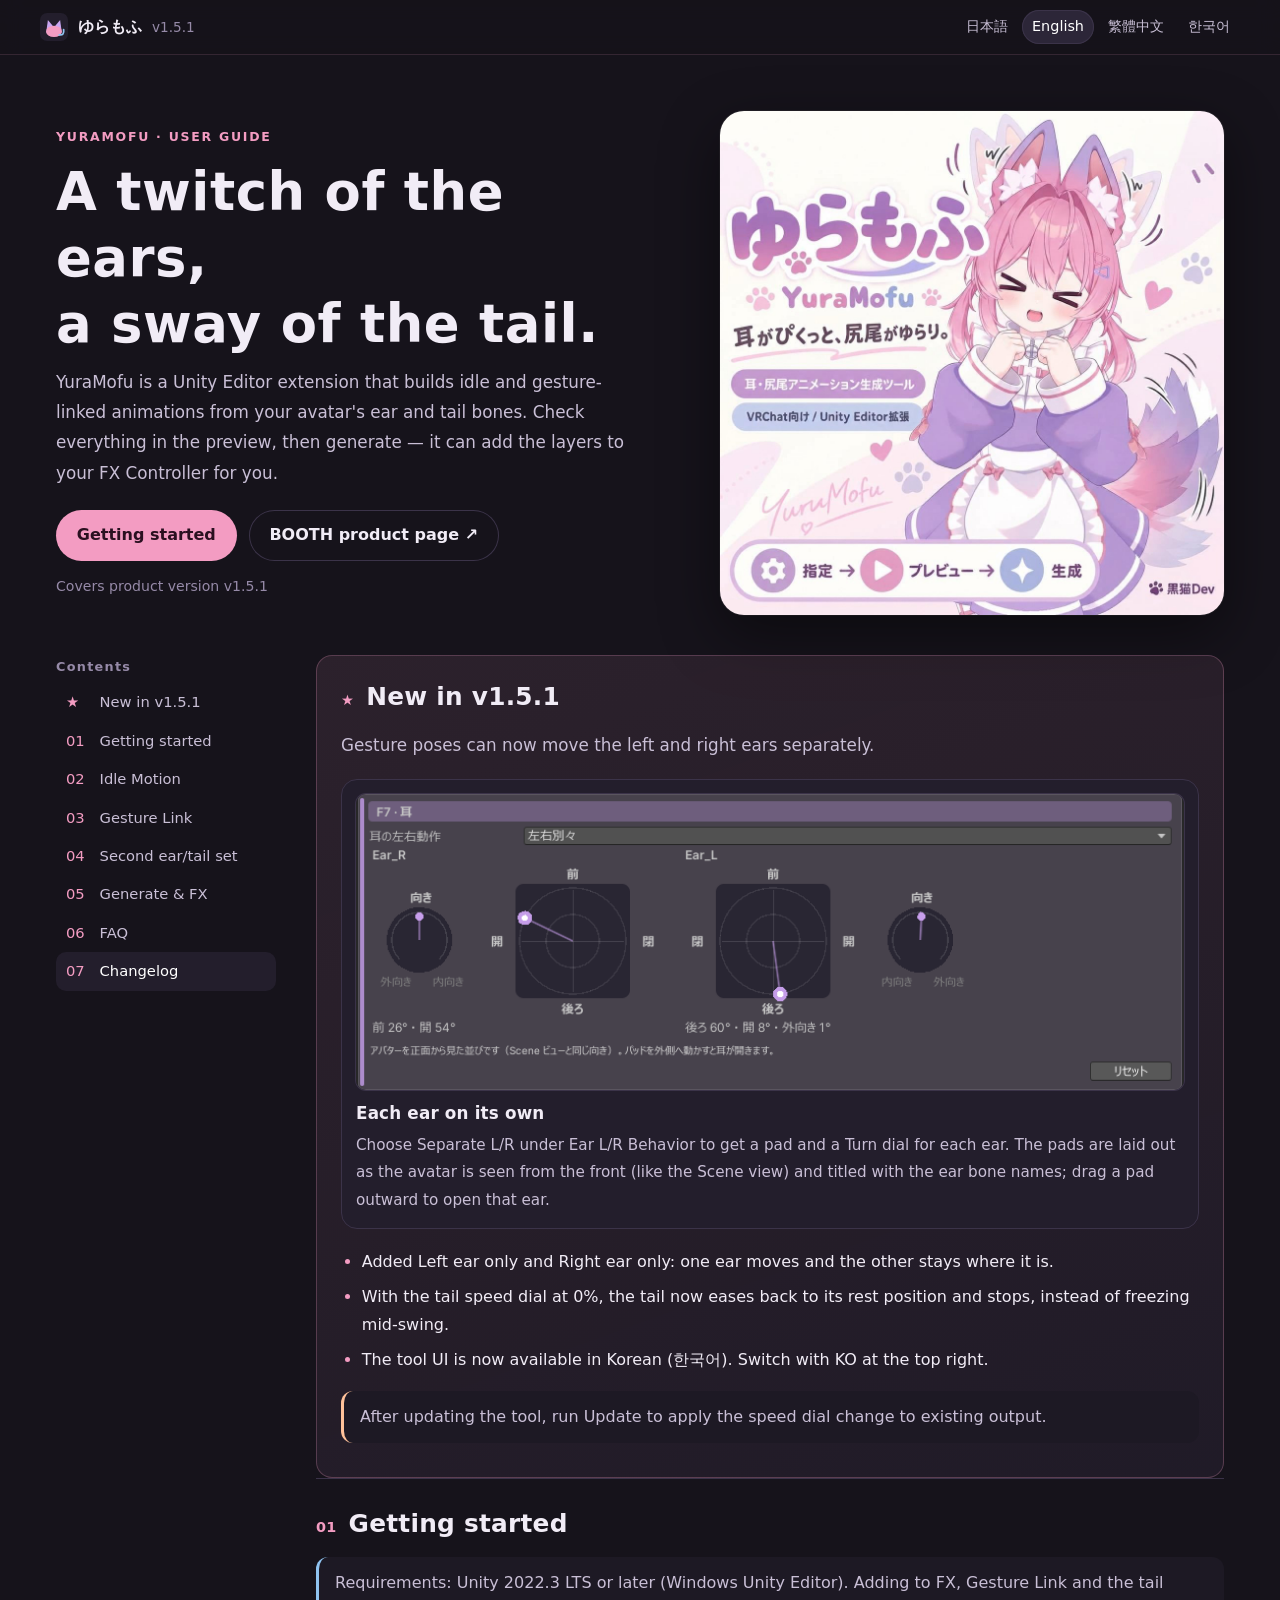
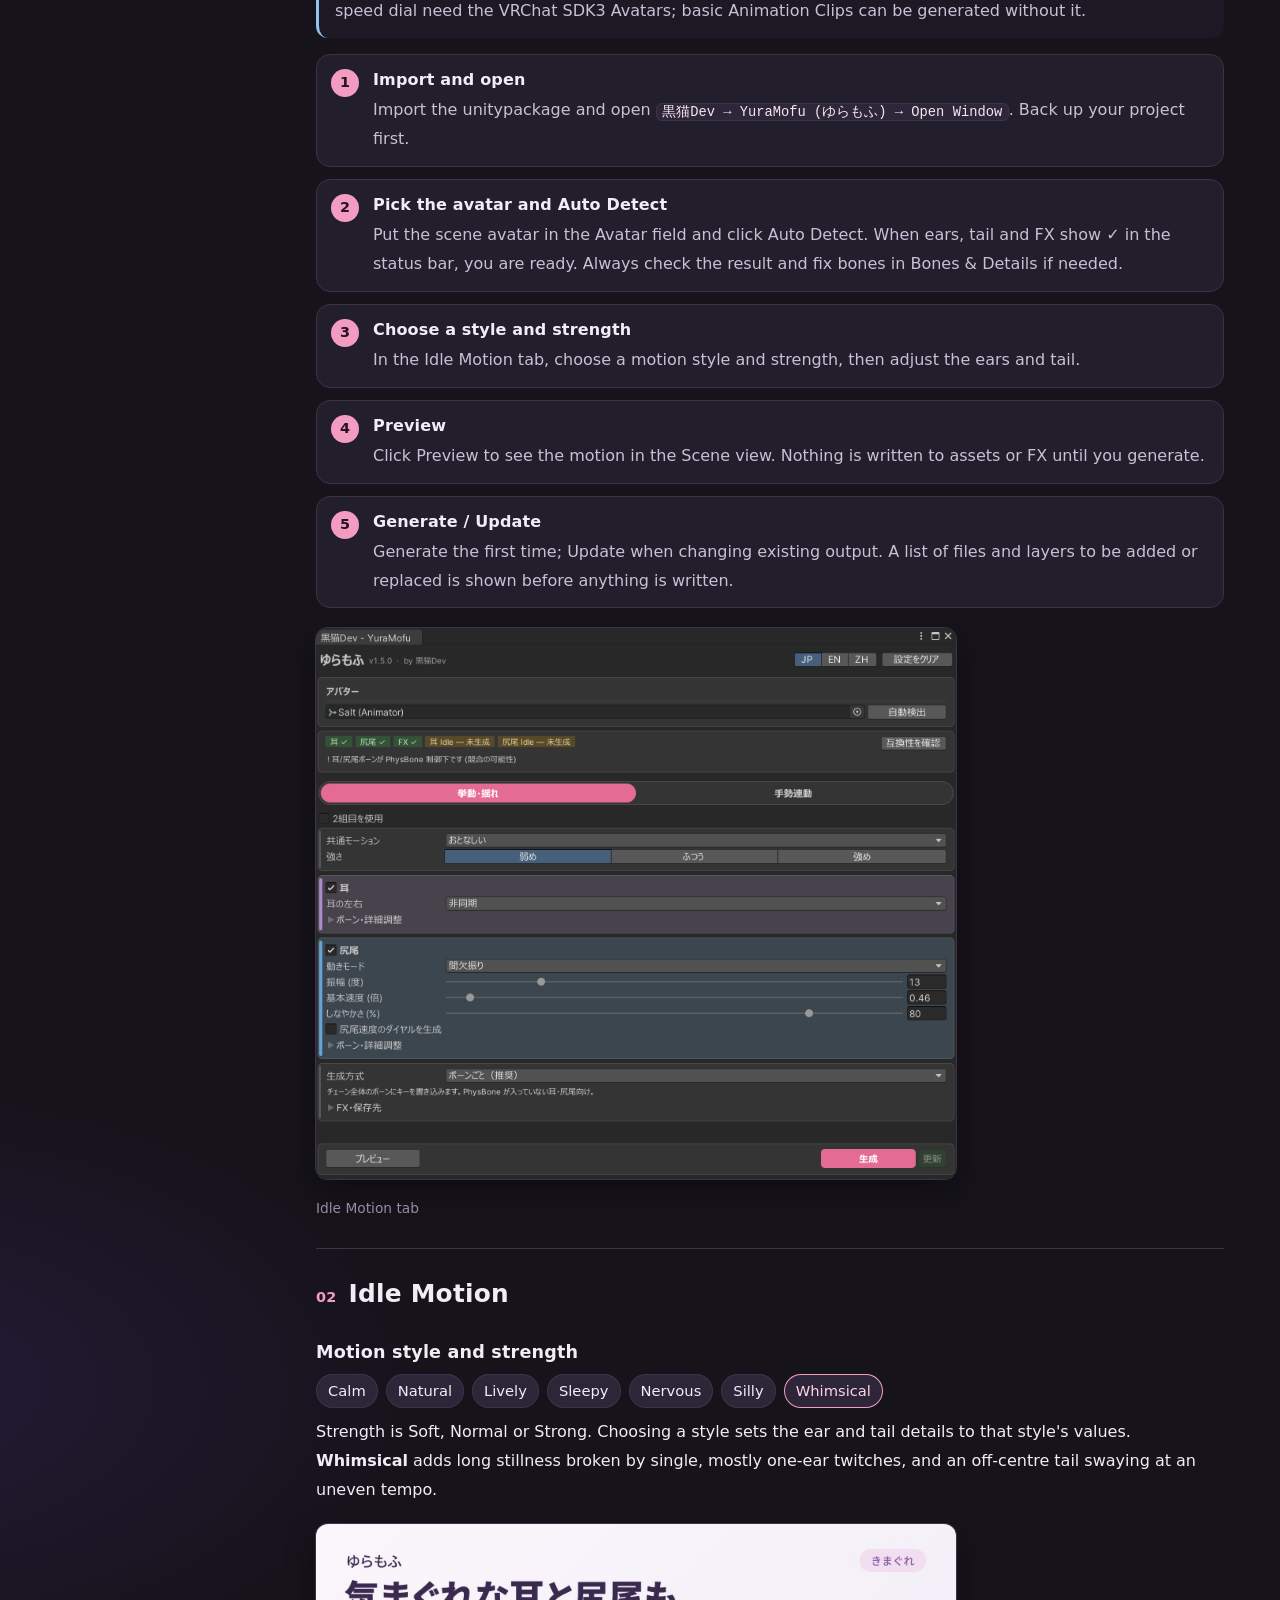
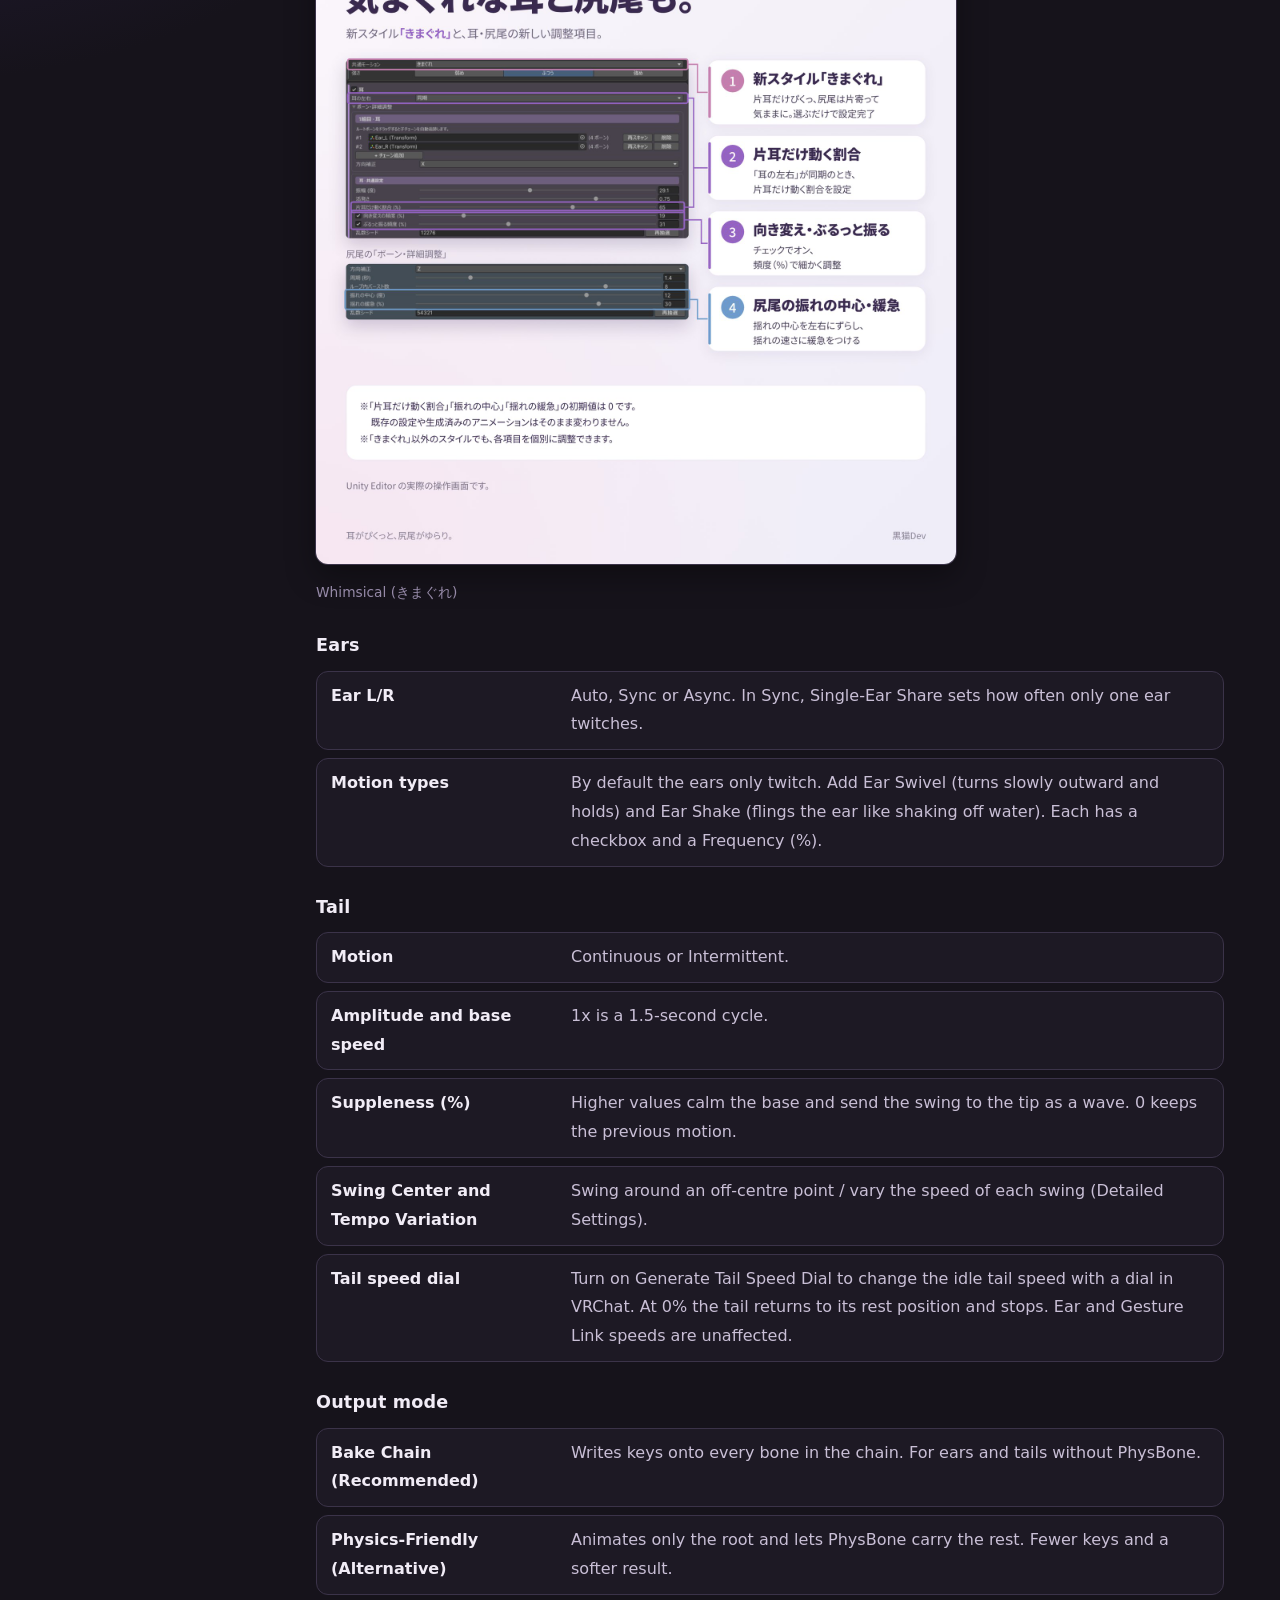
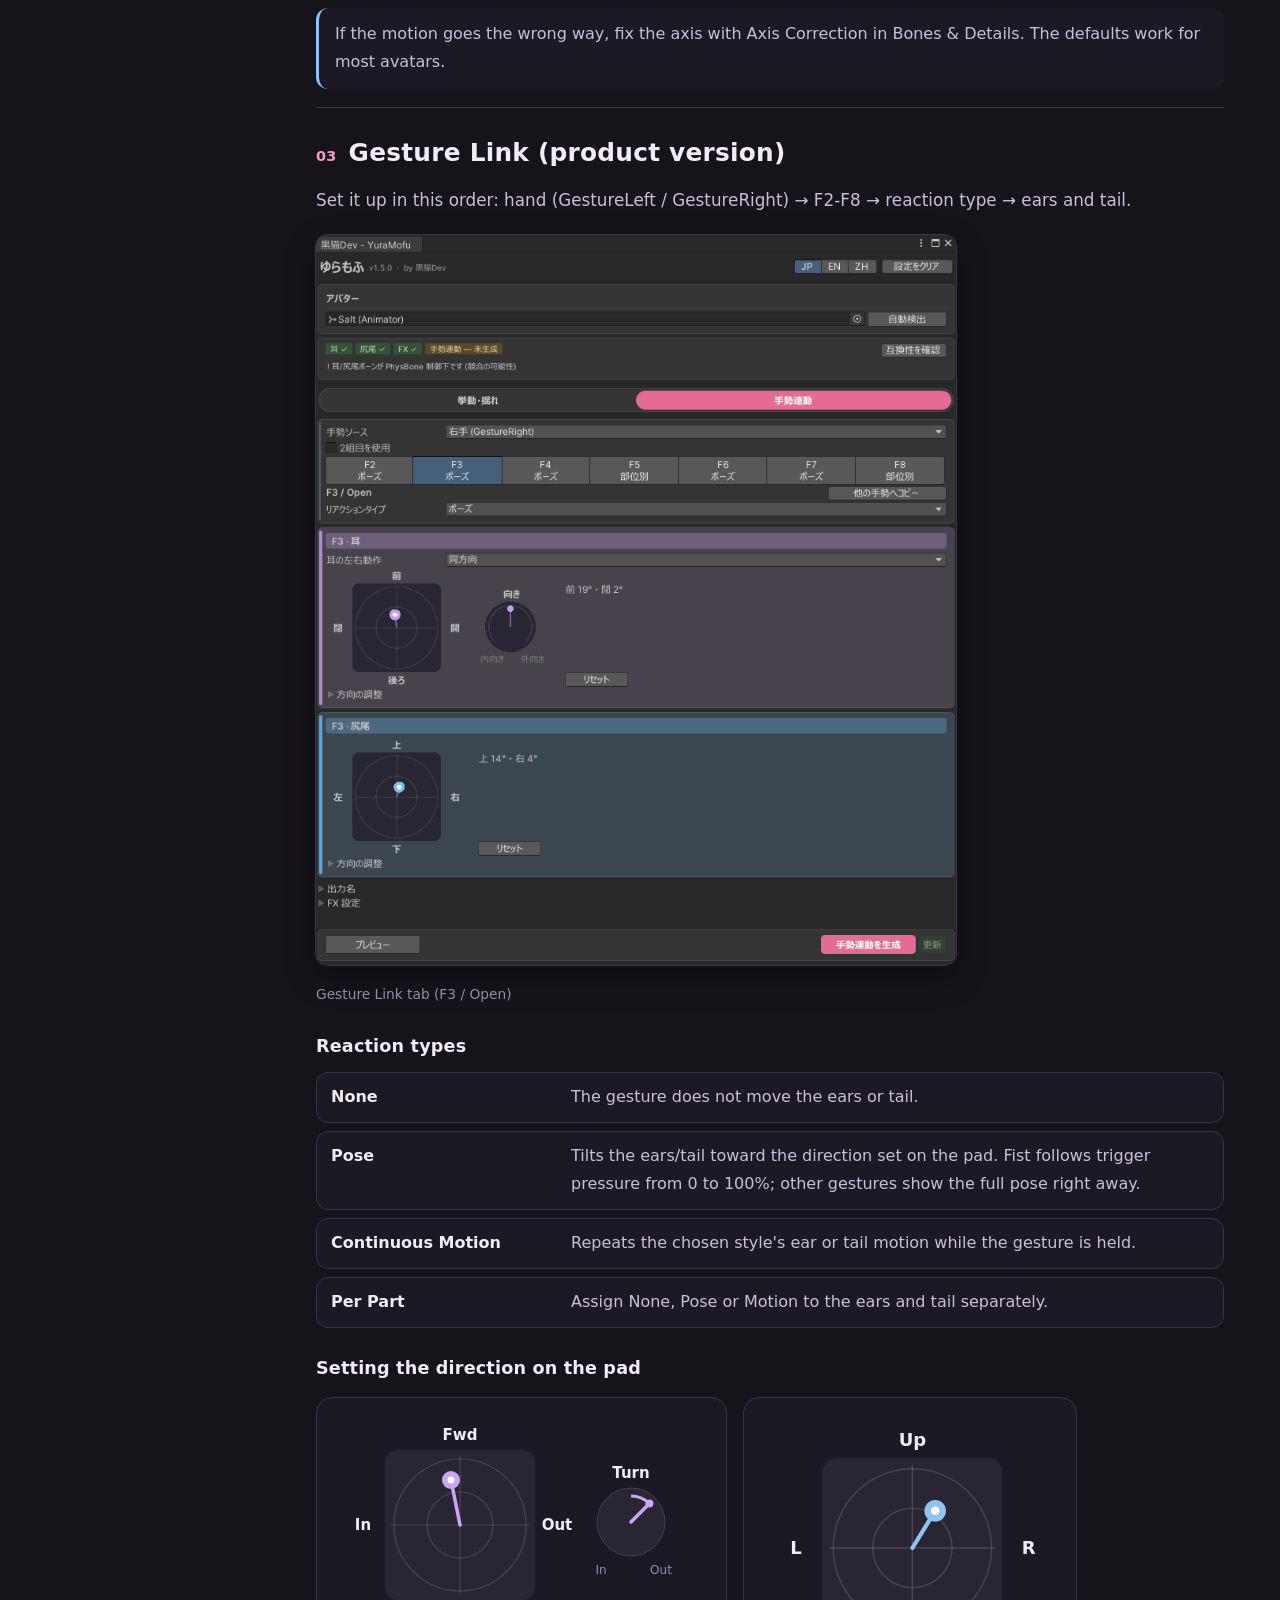
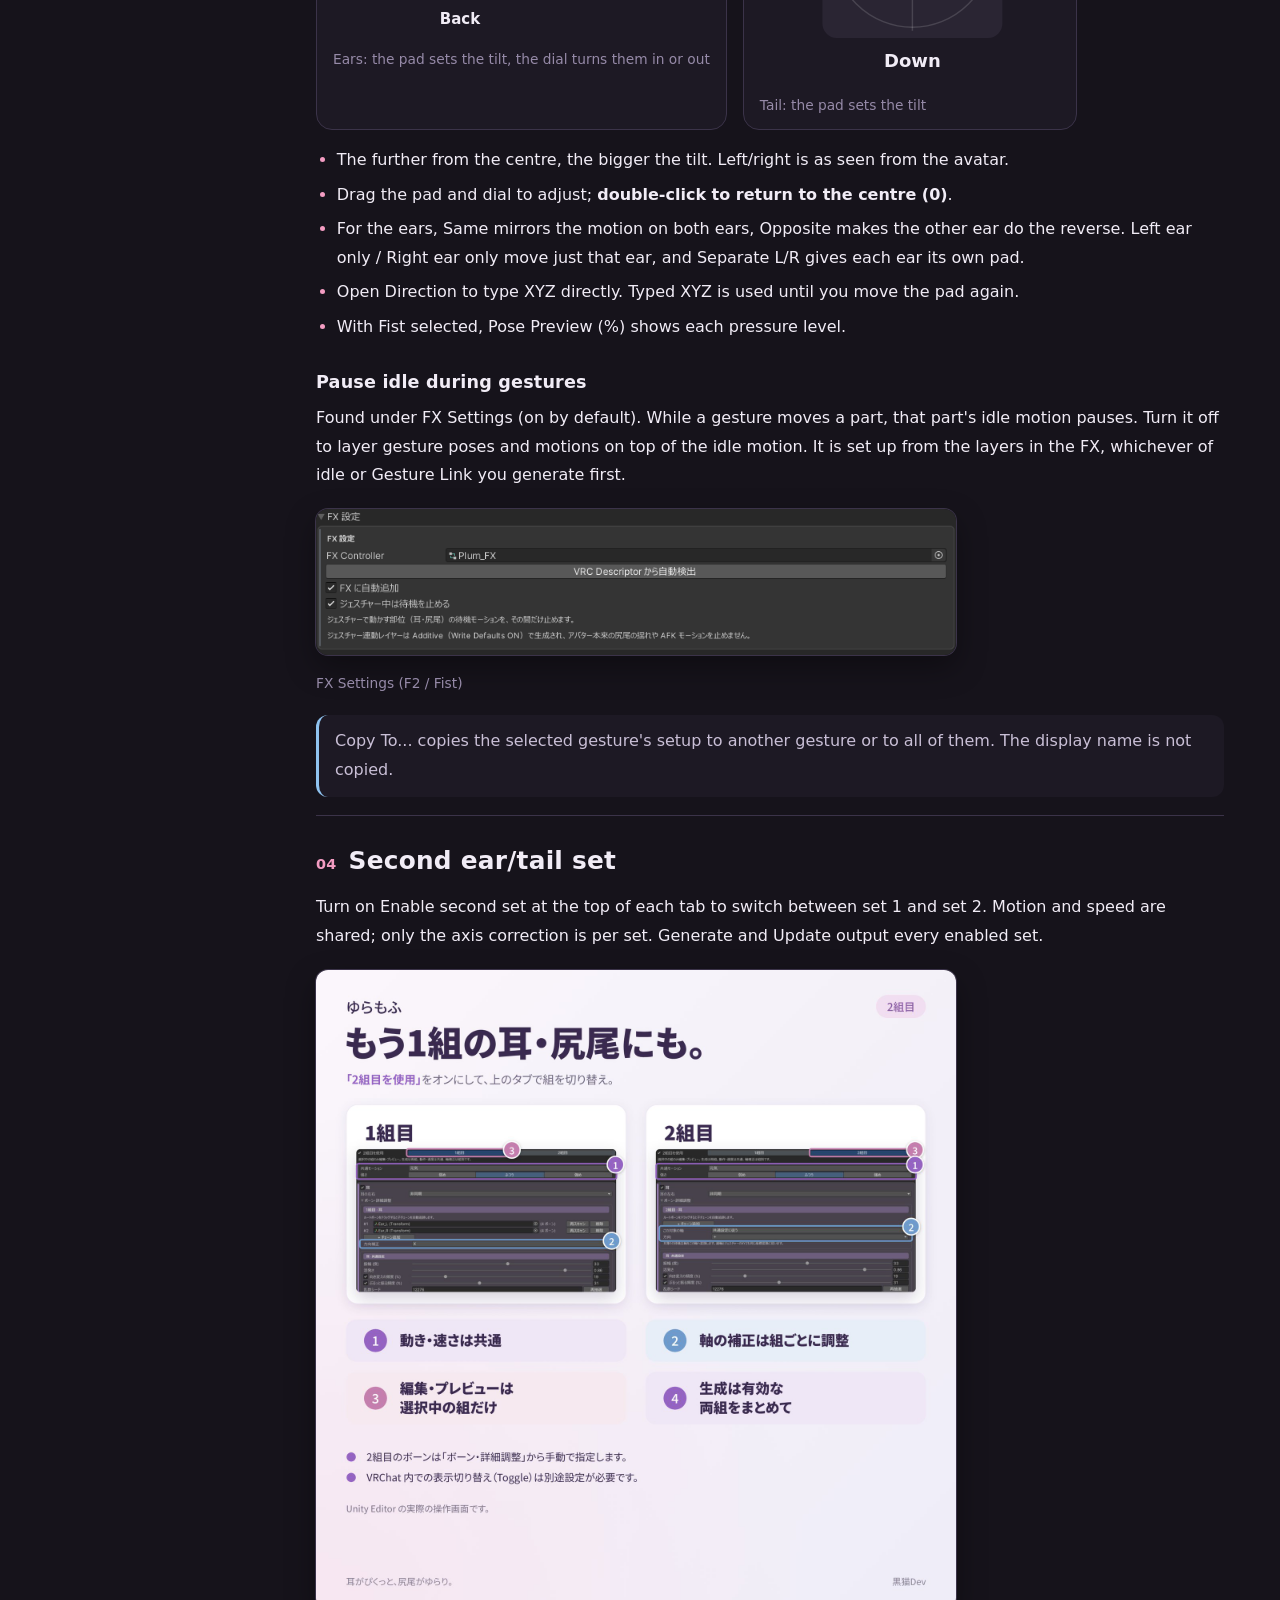
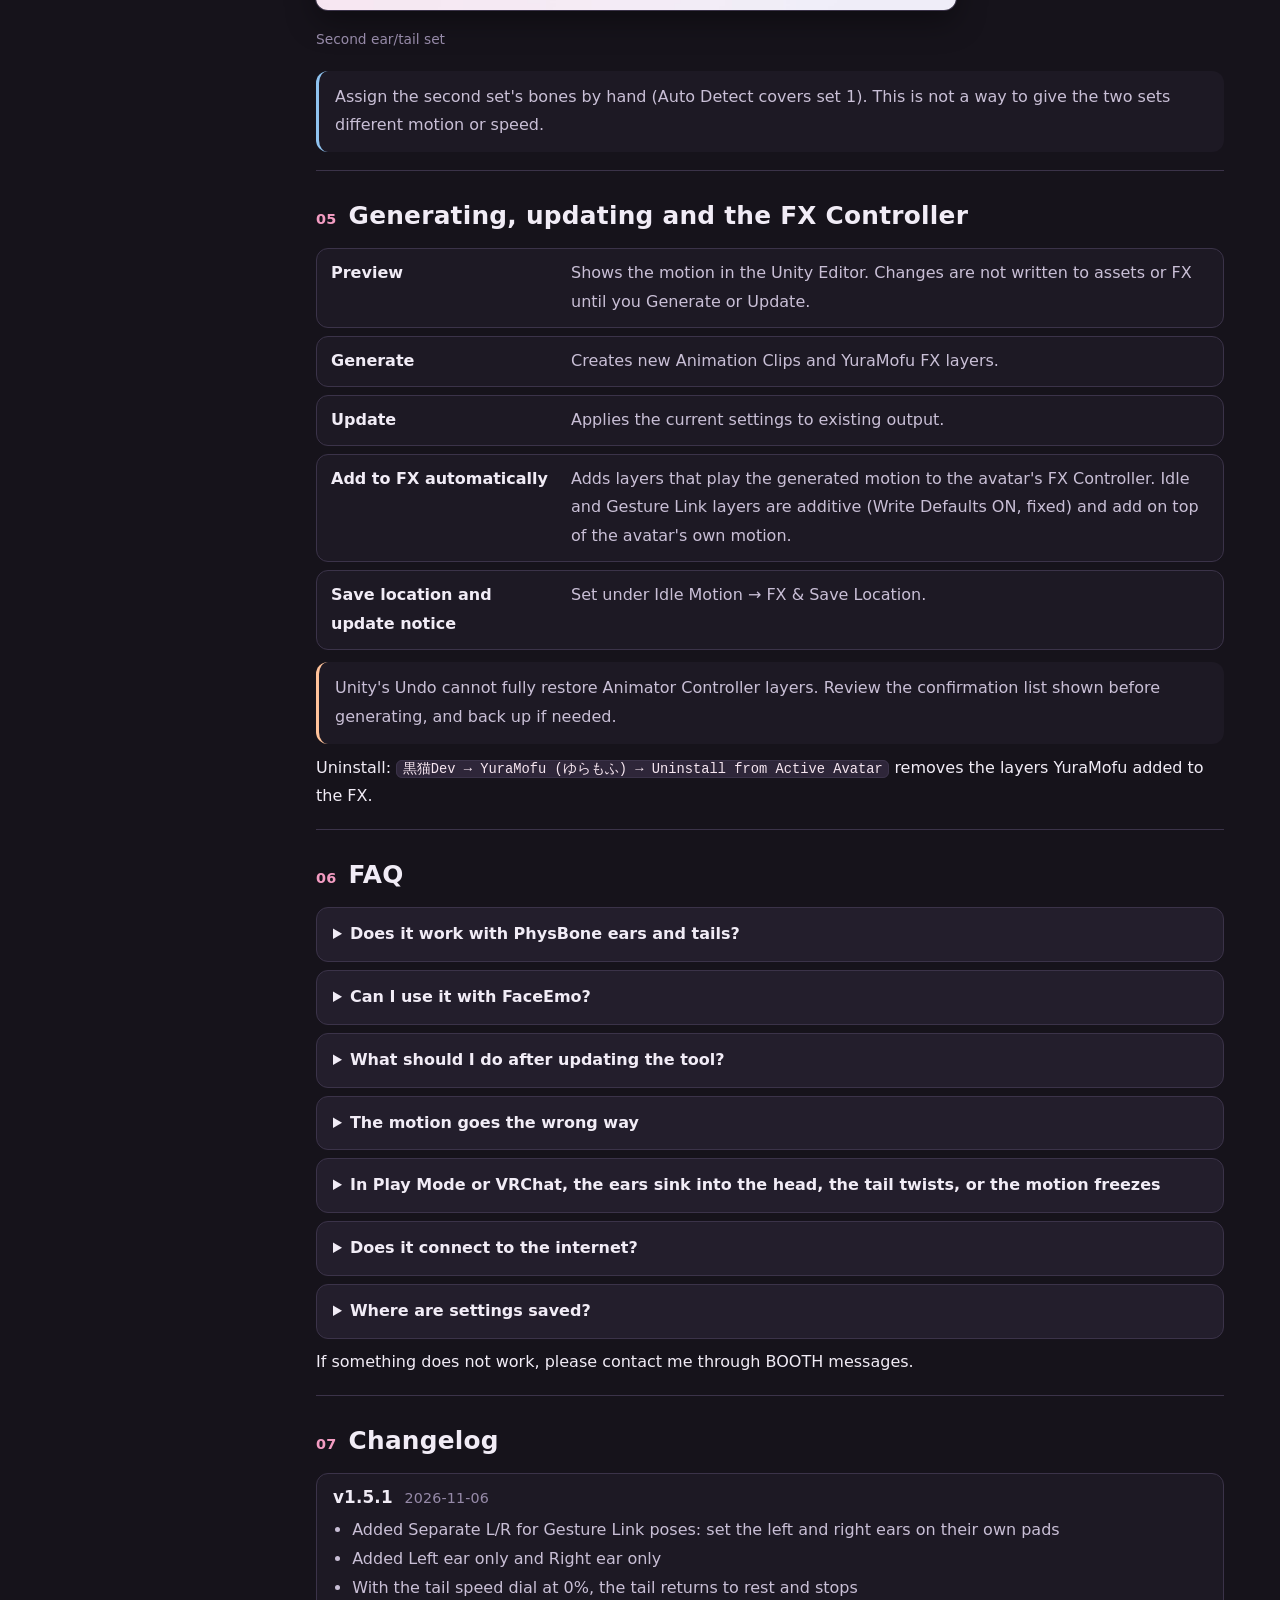
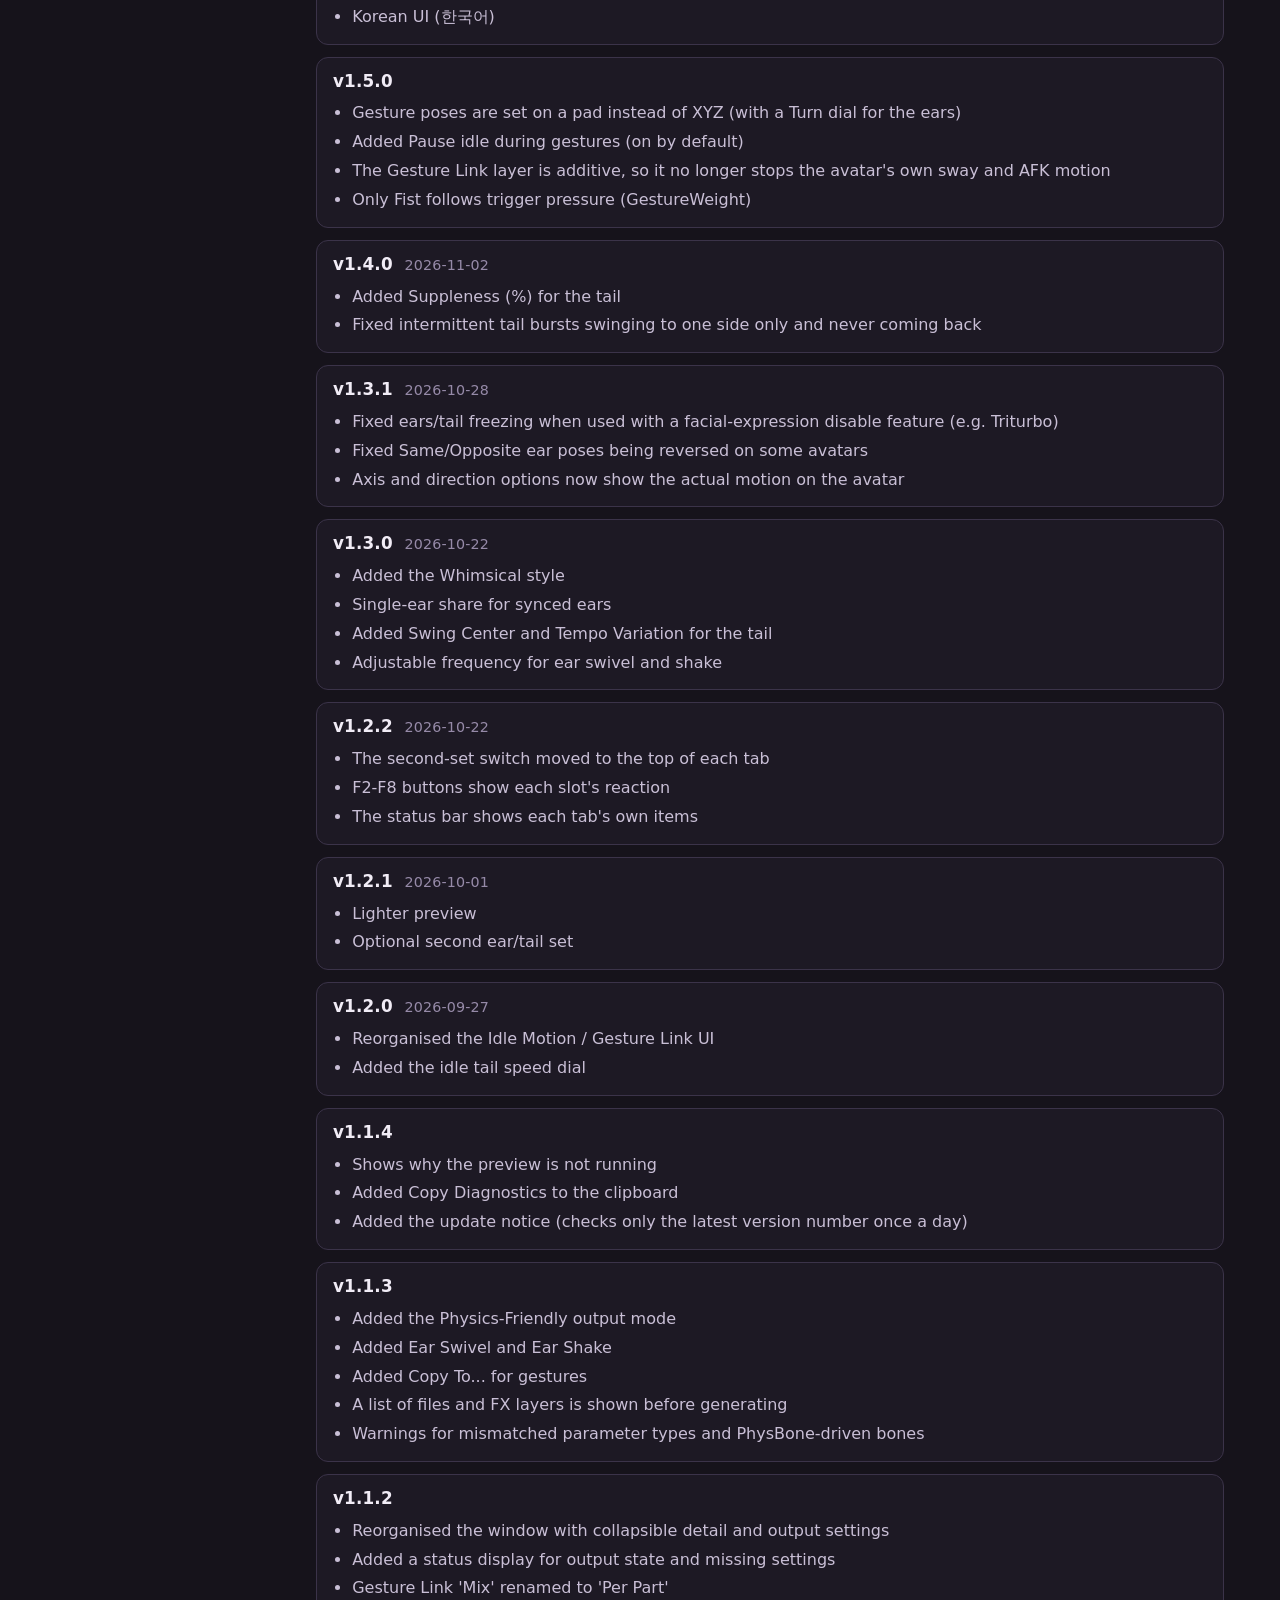
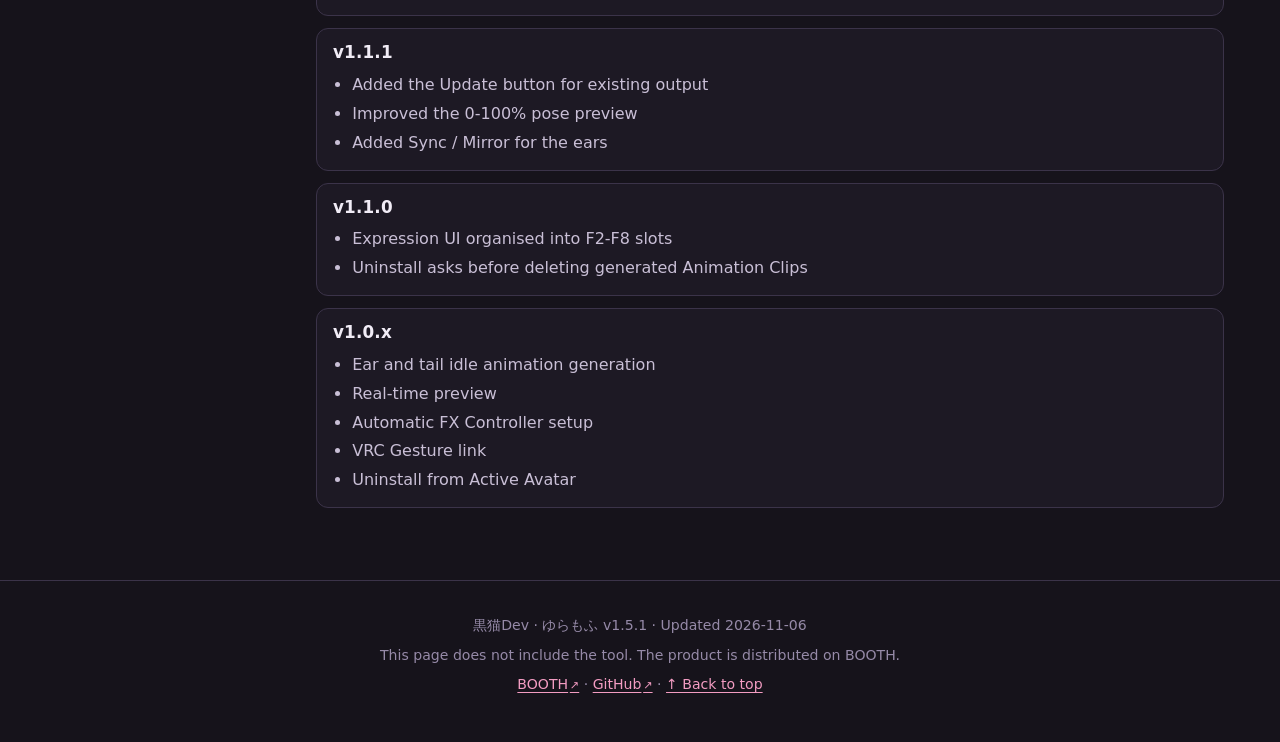
==== commit 90a03ce6: "FAQ: ears/tail breaking with face tracking expression-disable" ====
--- a/en.html
+++ b/en.html
@@ -82,7 +82,7 @@
 <section id="output" class="sec"><h2><span class="num">05</span>Generating, updating and the FX Controller</h2><dl class="terms"><div><dt>Preview</dt><dd>Shows the motion in the Unity Editor. Changes are not written to assets or FX until you Generate or Update.</dd></div><div><dt>Generate</dt><dd>Creates new Animation Clips and YuraMofu FX layers.</dd></div><div><dt>Update</dt><dd>Applies the current settings to existing output.</dd></div><div><dt>Add to FX automatically</dt><dd>Adds layers that play the generated motion to the avatar's FX Controller. Idle and Gesture Link layers are additive (Write Defaults ON, fixed) and add on top of the avatar's own motion.</dd></div><div><dt>Save location and update notice</dt><dd>Set under Idle Motion → FX & Save Location.</dd></div></dl>
 <p class="note warn">Unity's Undo cannot fully restore Animator Controller layers. Review the confirmation list shown before generating, and back up if needed.</p>
 <p>Uninstall: <code>黒猫Dev → YuraMofu (ゆらもふ) → Uninstall from Active Avatar</code> removes the layers YuraMofu added to the FX.</p></section>
-<section id="faq" class="sec"><h2><span class="num">06</span>FAQ</h2><details><summary>Does it work with PhysBone ears and tails?</summary><p>Yes. Use Check compatibility in the status bar to check Is Animated and more. To leave the sway to PhysBone, use the Physics-Friendly output mode.</p></details><details><summary>Can I use it with FaceEmo?</summary><p>Generate FaceEmo first, then YuraMofu. Regenerating FaceEmo rebuilds the FX, so point YuraMofu at the new FX and regenerate it too.</p></details><details><summary>What should I do after updating the tool?</summary><p>Run Update after importing to apply fixes to existing output. If some output is missing, run Generate.</p></details><details><summary>The motion goes the wrong way</summary><p>For idle motion, use Axis Correction in Bones & Details. For gesture poses, set the direction on the pad.</p></details><details><summary>Does it connect to the internet?</summary><p>Once a day it checks for the latest version only. No project or avatar information is sent. You can turn it off under FX & Save Location, and it works offline.</p></details><details><summary>Where are settings saved?</summary><p>The window keeps the last set of settings per project. Clear Settings resets them (generated animations and layers are not deleted).</p></details>
+<section id="faq" class="sec"><h2><span class="num">06</span>FAQ</h2><details><summary>Does it work with PhysBone ears and tails?</summary><p>Yes. Use Check compatibility in the status bar to check Is Animated and more. To leave the sway to PhysBone, use the Physics-Friendly output mode.</p></details><details><summary>Can I use it with FaceEmo?</summary><p>Generate FaceEmo first, then YuraMofu. Regenerating FaceEmo rebuilds the FX, so point YuraMofu at the new FX and regenerate it too.</p></details><details><summary>What should I do after updating the tool?</summary><p>Run Update after importing to apply fixes to existing output. If some output is missing, run Generate.</p></details><details><summary>The motion goes the wrong way</summary><p>For idle motion, use Axis Correction in Bones & Details. For gesture poses, set the direction on the pad.</p></details><details><summary>In Play Mode or VRChat, the ears sink into the head, the tail twists, or the motion freezes</summary><p>This can happen together with a face tracking expression-disable feature (such as Triturbo add-ons). If the FX mixes Write Defaults ON and OFF, these features switch Write Defaults to OFF, which breaks the idle motion (it needs Write Defaults ON). Changing bones or directions will not fix it. Temporarily remove the expression-disable feature and check in Play Mode. If that fixes it, please send the result of <code>黒猫Dev → YuraMofu (ゆらもふ) → Copy Diagnostics</code> through BOOTH messages.</p></details><details><summary>Does it connect to the internet?</summary><p>Once a day it checks for the latest version only. No project or avatar information is sent. You can turn it off under FX & Save Location, and it works offline.</p></details><details><summary>Where are settings saved?</summary><p>The window keeps the last set of settings per project. Clear Settings resets them (generated animations and layers are not deleted).</p></details>
 <p>If something does not work, please contact me through BOOTH messages.</p></section>
 <section id="log" class="sec"><h2><span class="num">07</span>Changelog</h2><div class="log"><article><h3>v1.5.1 <span>2026-11-06</span></h3><ul><li>Added Separate L/R for Gesture Link poses: set the left and right ears on their own pads</li><li>Added Left ear only and Right ear only</li><li>With the tail speed dial at 0%, the tail returns to rest and stops</li><li>Korean UI (한국어)</li></ul></article><article><h3>v1.5.0</h3><ul><li>Gesture poses are set on a pad instead of XYZ (with a Turn dial for the ears)</li><li>Added Pause idle during gestures (on by default)</li><li>The Gesture Link layer is additive, so it no longer stops the avatar's own sway and AFK motion</li><li>Only Fist follows trigger pressure (GestureWeight)</li></ul></article><article><h3>v1.4.0 <span>2026-11-02</span></h3><ul><li>Added Suppleness (%) for the tail</li><li>Fixed intermittent tail bursts swinging to one side only and never coming back</li></ul></article><article><h3>v1.3.1 <span>2026-10-28</span></h3><ul><li>Fixed ears/tail freezing when used with a facial-expression disable feature (e.g. Triturbo)</li><li>Fixed Same/Opposite ear poses being reversed on some avatars</li><li>Axis and direction options now show the actual motion on the avatar</li></ul></article><article><h3>v1.3.0 <span>2026-10-22</span></h3><ul><li>Added the Whimsical style</li><li>Single-ear share for synced ears</li><li>Added Swing Center and Tempo Variation for the tail</li><li>Adjustable frequency for ear swivel and shake</li></ul></article><article><h3>v1.2.2 <span>2026-10-22</span></h3><ul><li>The second-set switch moved to the top of each tab</li><li>F2-F8 buttons show each slot's reaction</li><li>The status bar shows each tab's own items</li></ul></article><article><h3>v1.2.1 <span>2026-10-01</span></h3><ul><li>Lighter preview</li><li>Optional second ear/tail set</li></ul></article><article><h3>v1.2.0 <span>2026-09-27</span></h3><ul><li>Reorganised the Idle Motion / Gesture Link UI</li><li>Added the idle tail speed dial</li></ul></article><article><h3>v1.1.4</h3><ul><li>Shows why the preview is not running</li><li>Added Copy Diagnostics to the clipboard</li><li>Added the update notice (checks only the latest version number once a day)</li></ul></article><article><h3>v1.1.3</h3><ul><li>Added the Physics-Friendly output mode</li><li>Added Ear Swivel and Ear Shake</li><li>Added Copy To... for gestures</li><li>A list of files and FX layers is shown before generating</li><li>Warnings for mismatched parameter types and PhysBone-driven bones</li></ul></article><article><h3>v1.1.2</h3><ul><li>Reorganised the window with collapsible detail and output settings</li><li>Added a status display for output state and missing settings</li><li>Gesture Link 'Mix' renamed to 'Per Part'</li></ul></article><article><h3>v1.1.1</h3><ul><li>Added the Update button for existing output</li><li>Improved the 0-100% pose preview</li><li>Added Sync / Mirror for the ears</li></ul></article><article><h3>v1.1.0</h3><ul><li>Expression UI organised into F2-F8 slots</li><li>Uninstall asks before deleting generated Animation Clips</li></ul></article><article><h3>v1.0.x</h3><ul><li>Ear and tail idle animation generation</li><li>Real-time preview</li><li>Automatic FX Controller setup</li><li>VRC Gesture link</li><li>Uninstall from Active Avatar</li></ul></article></div></section>
 </main></div>
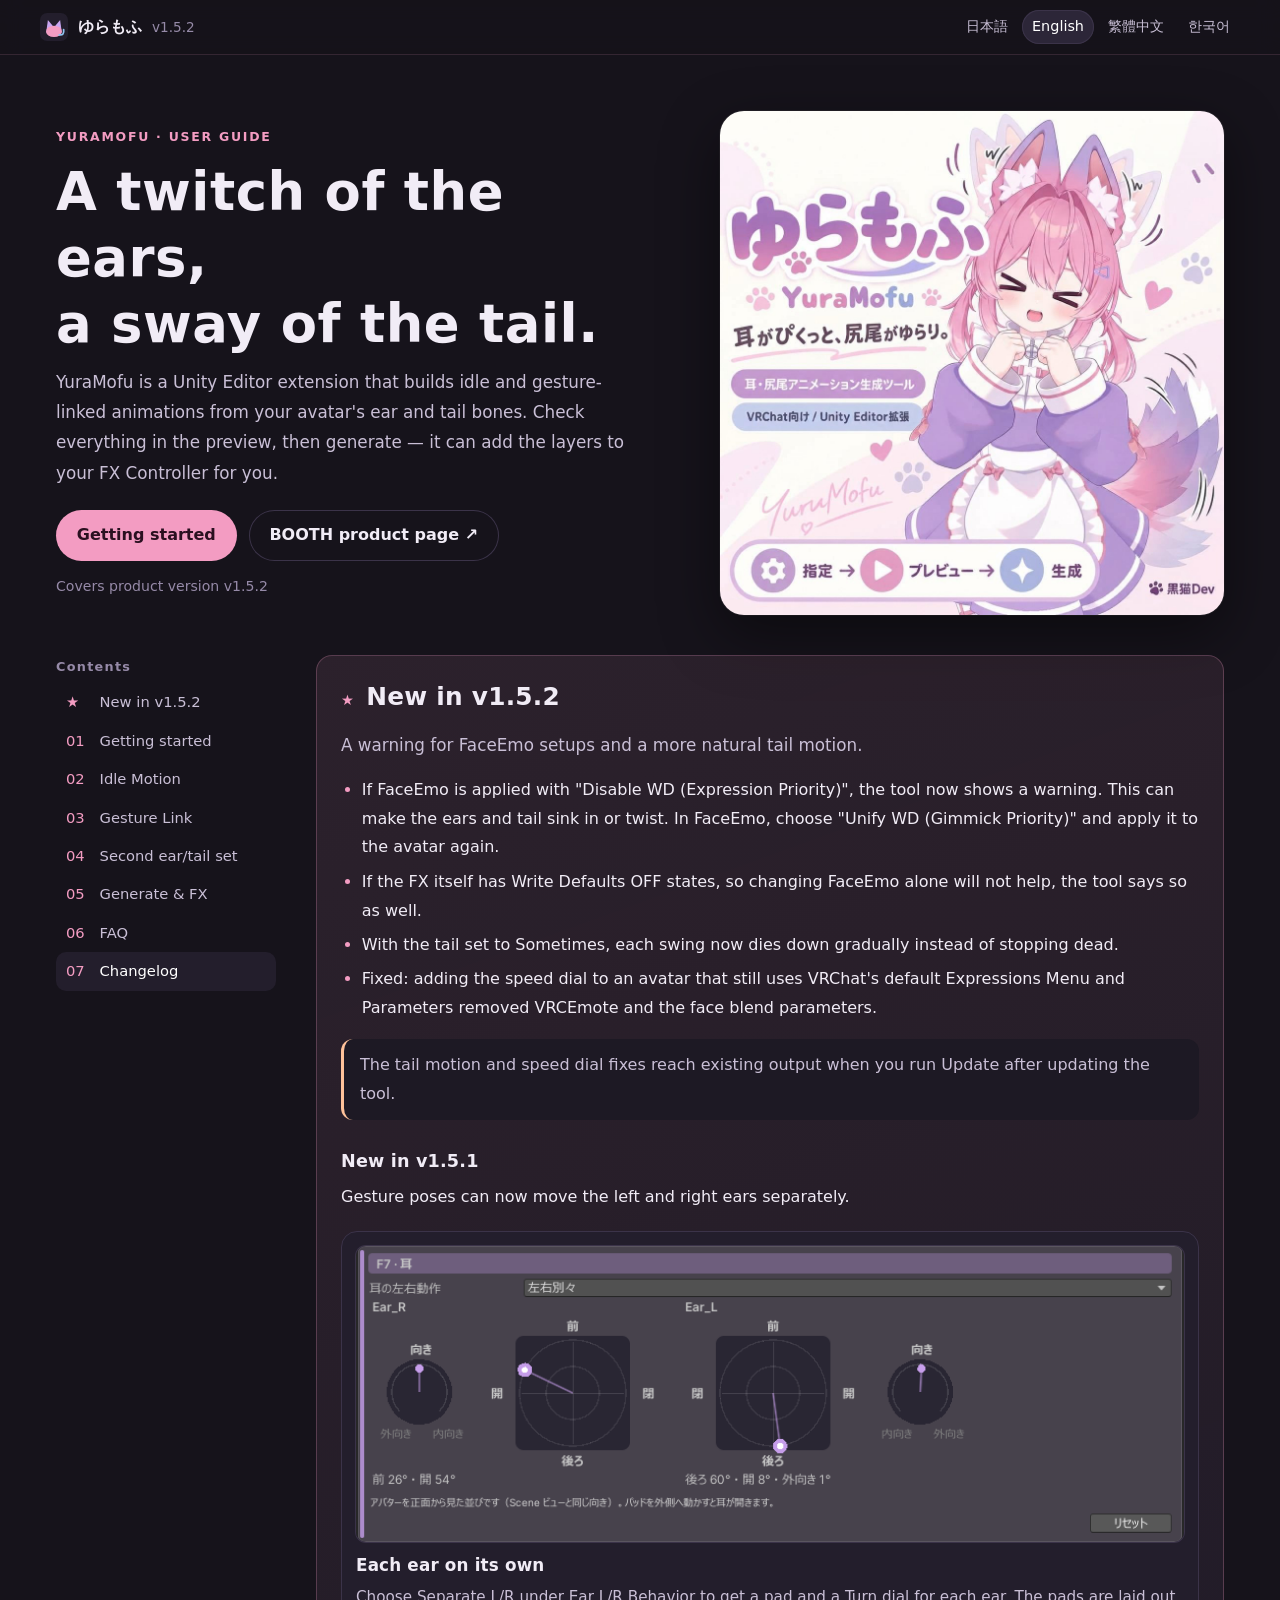
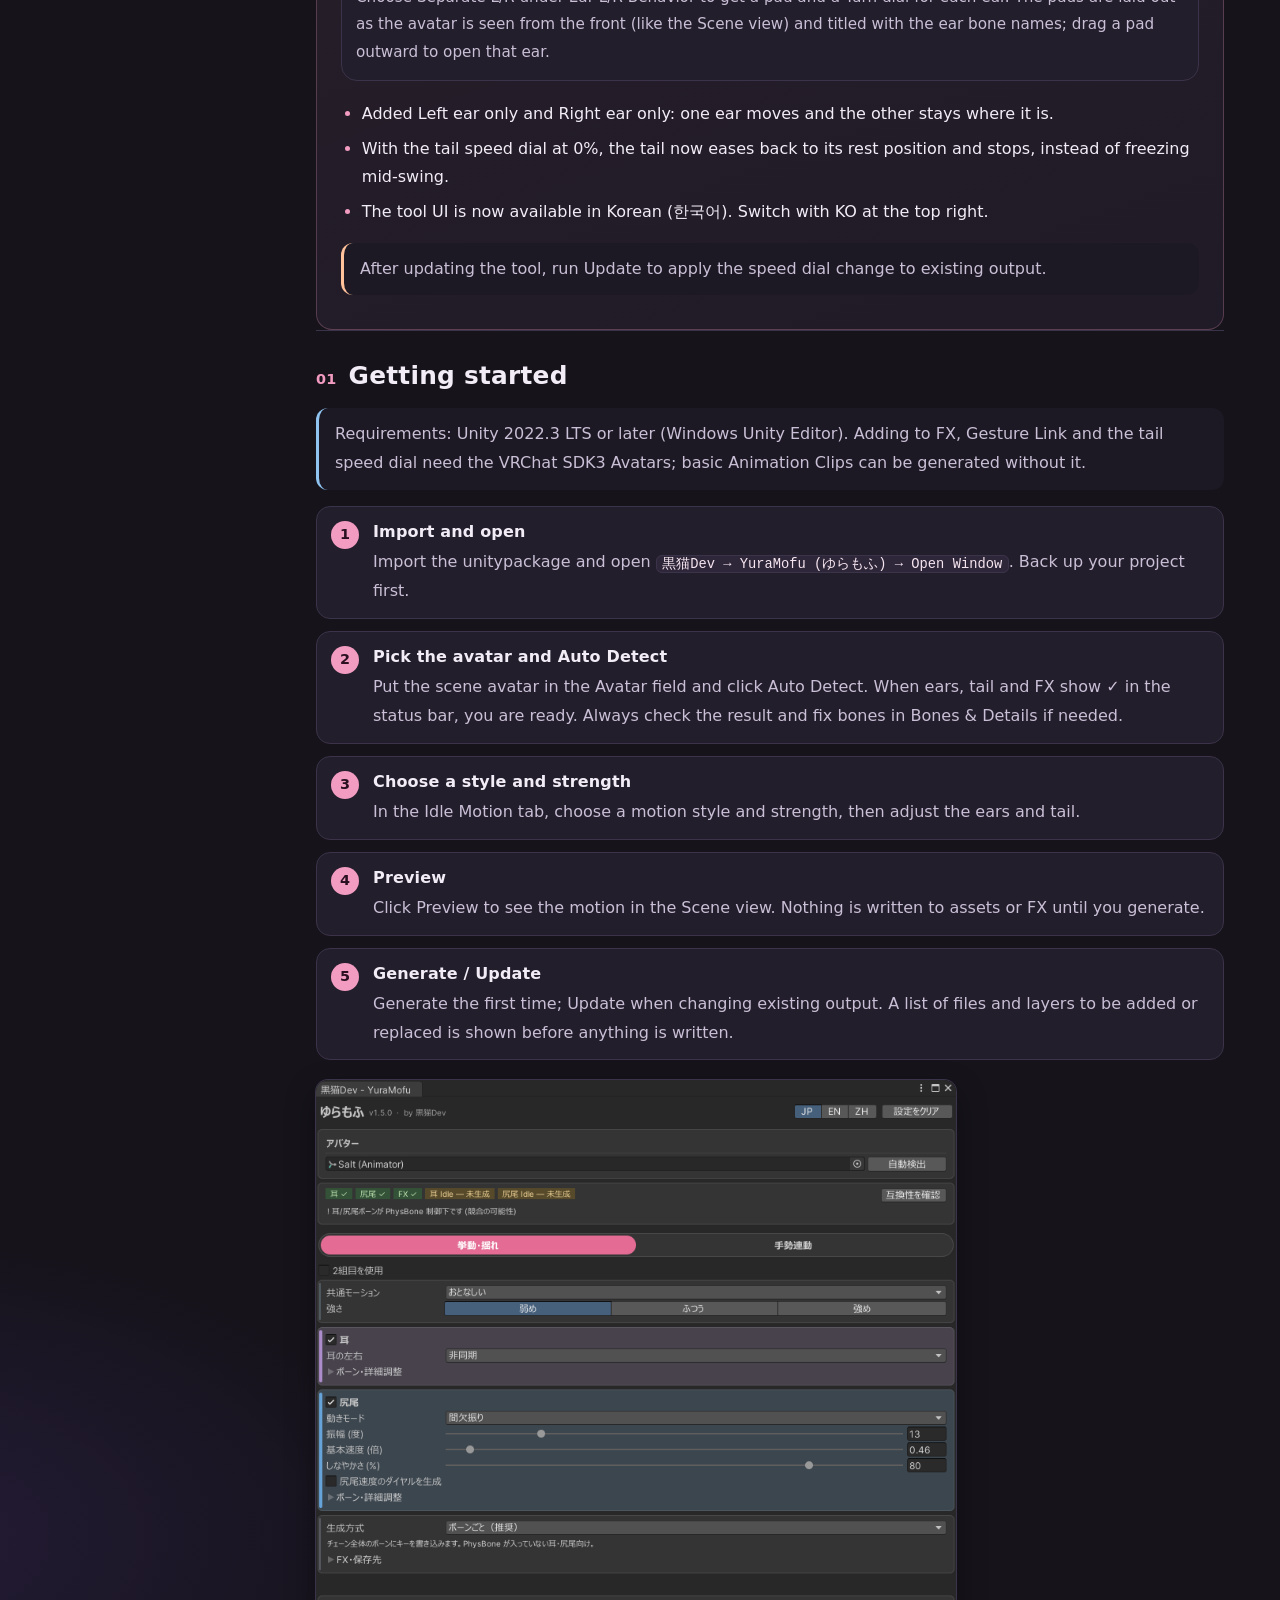
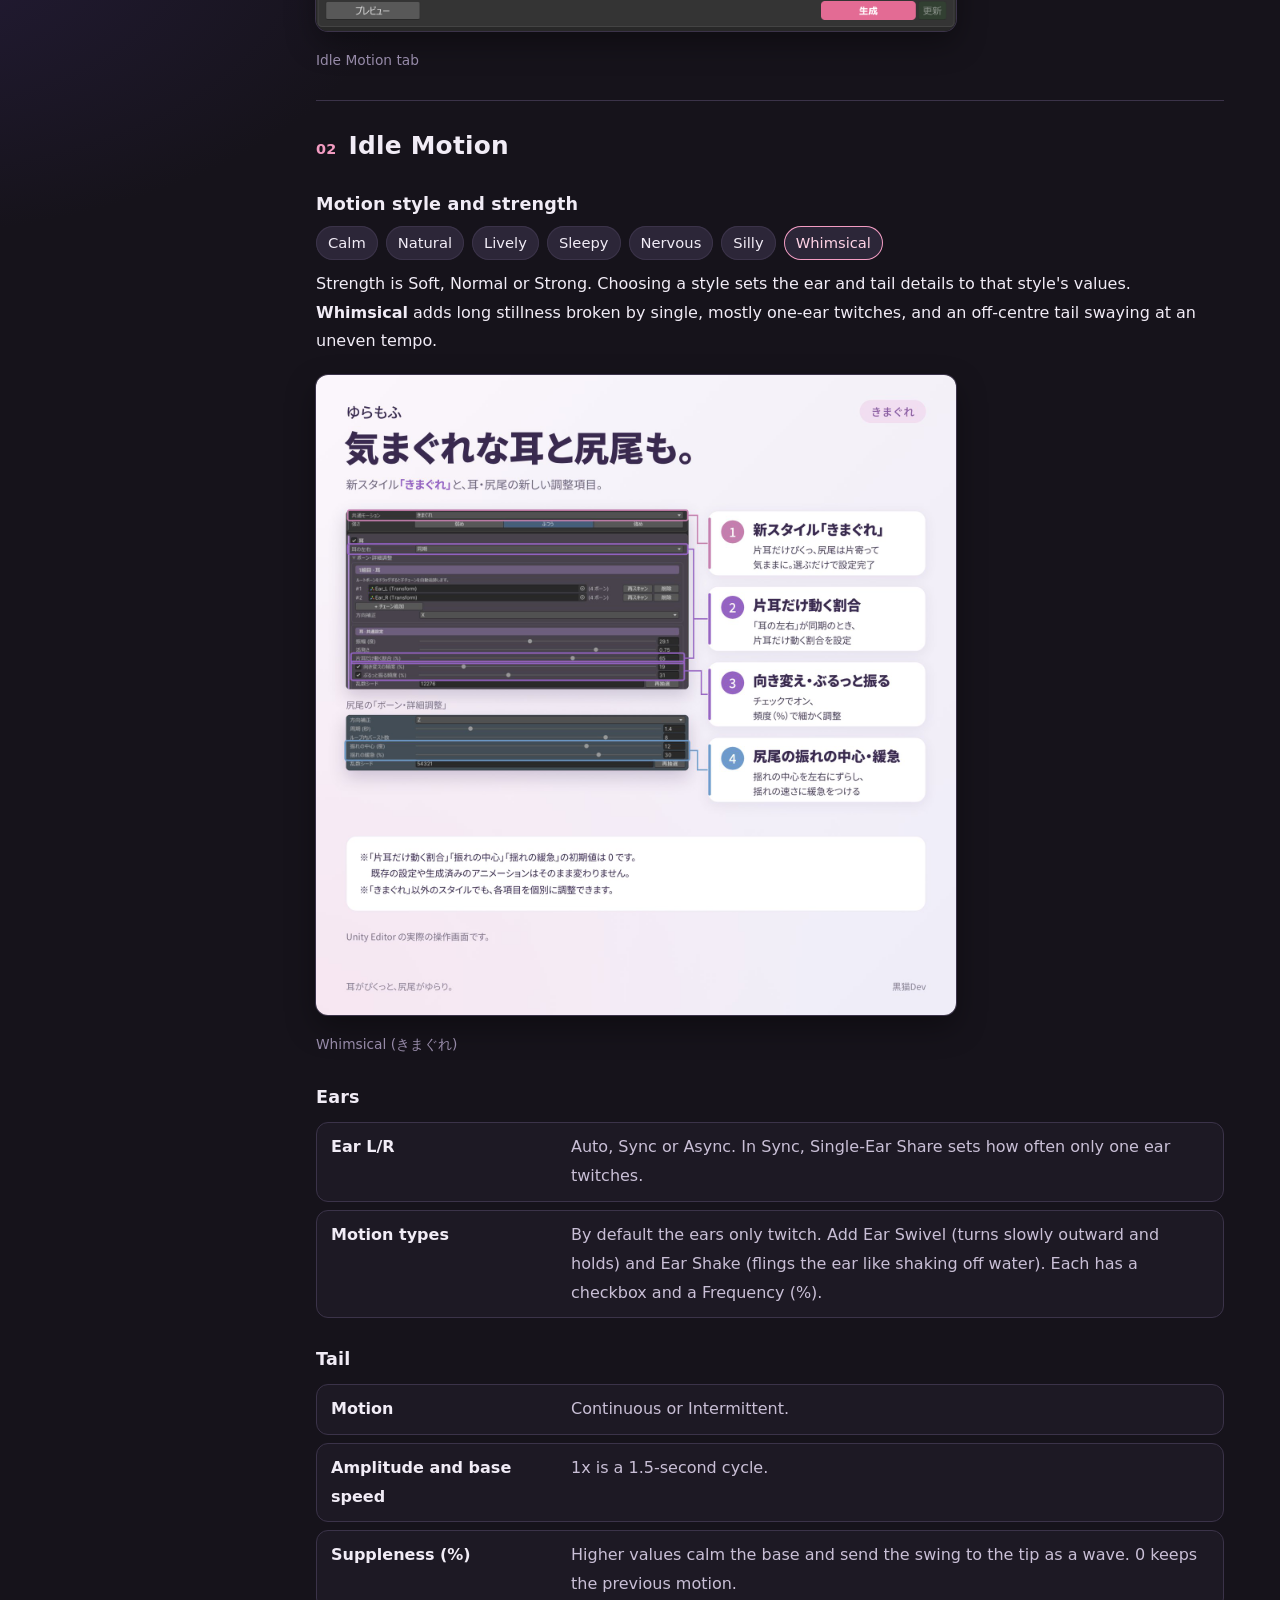
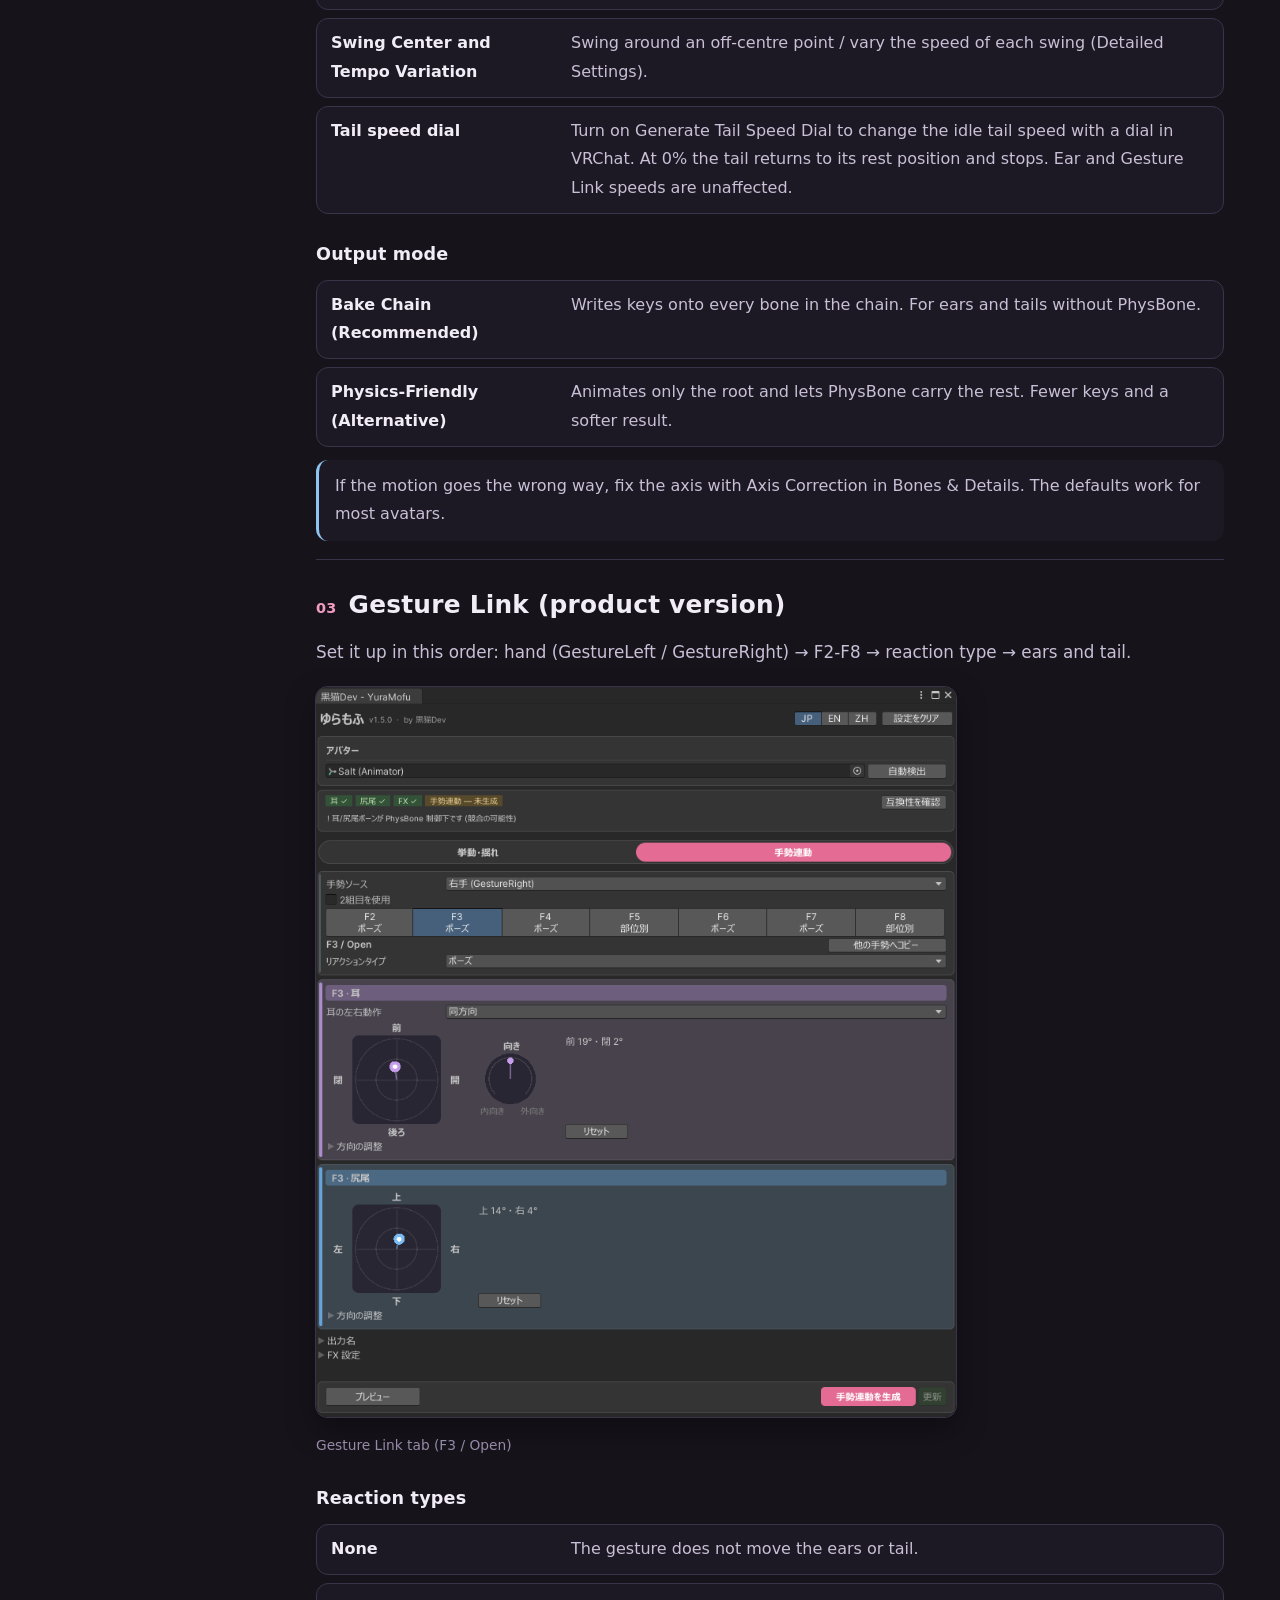
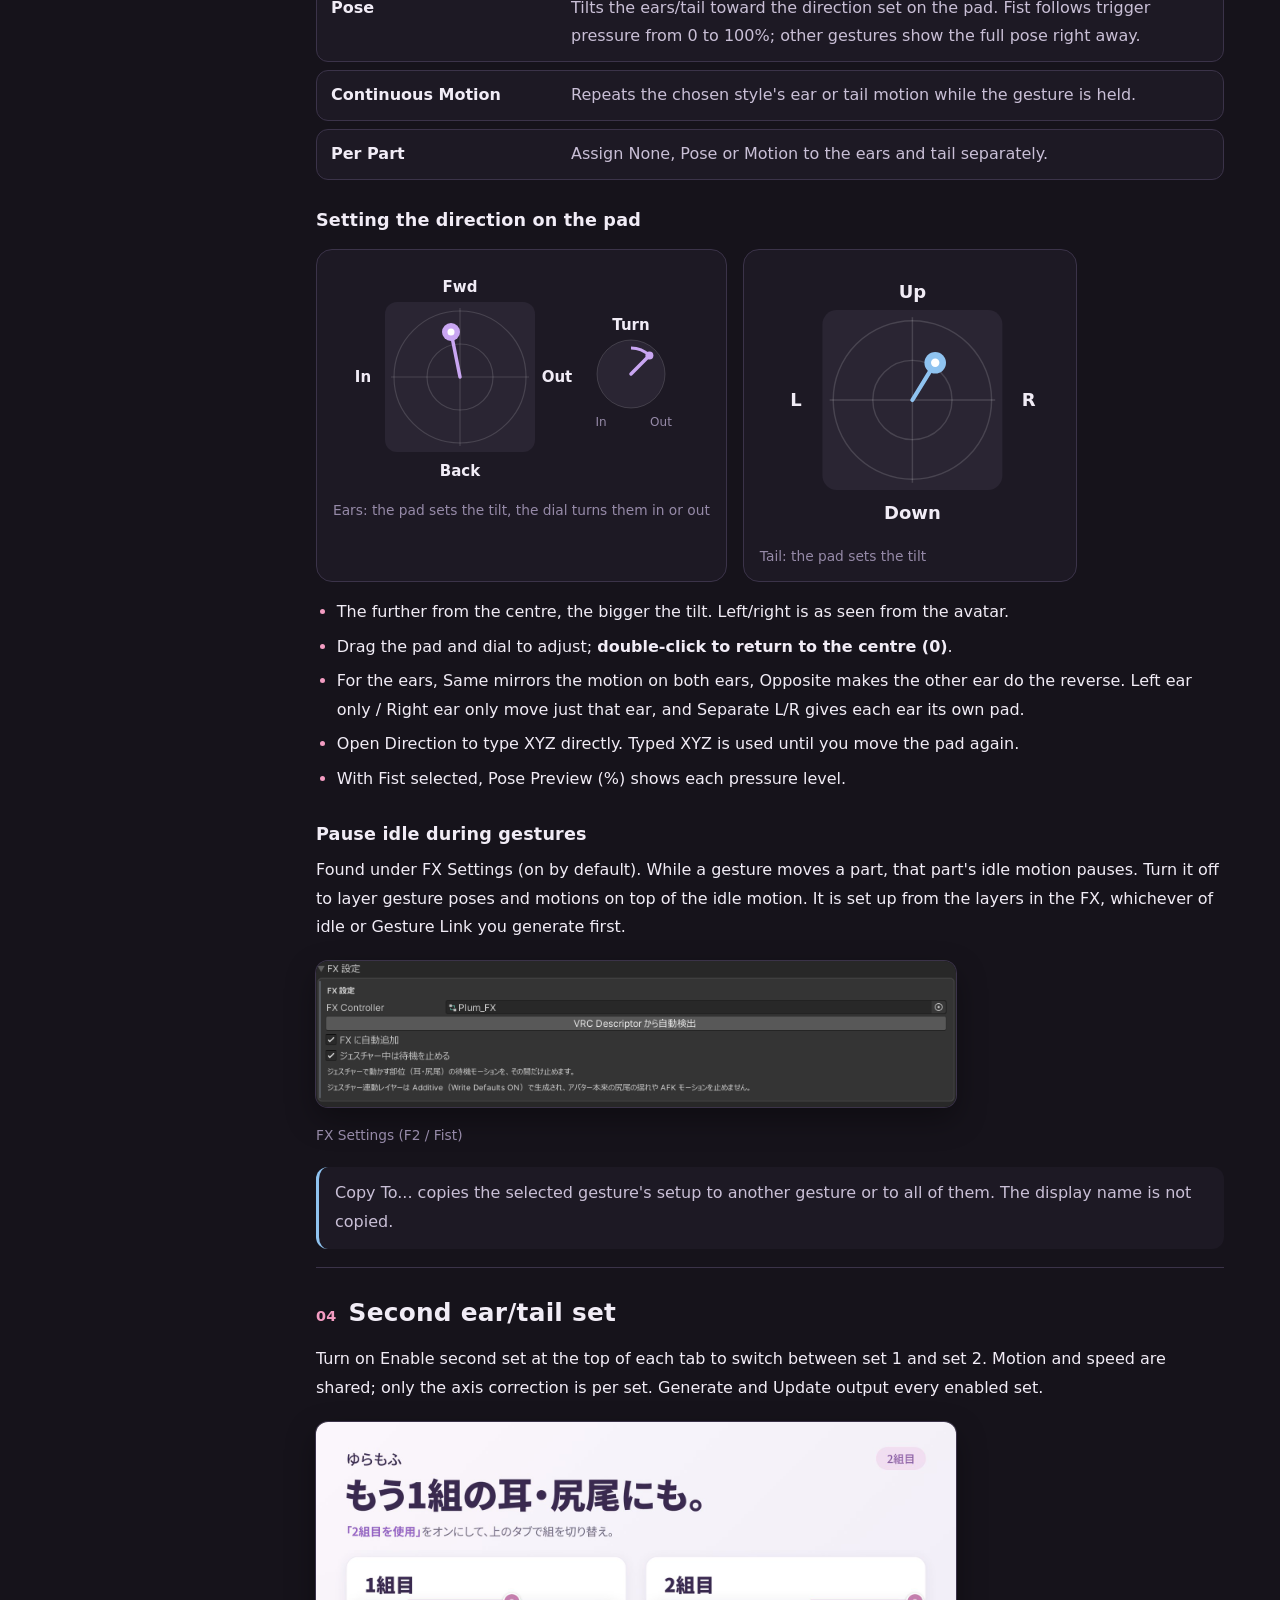
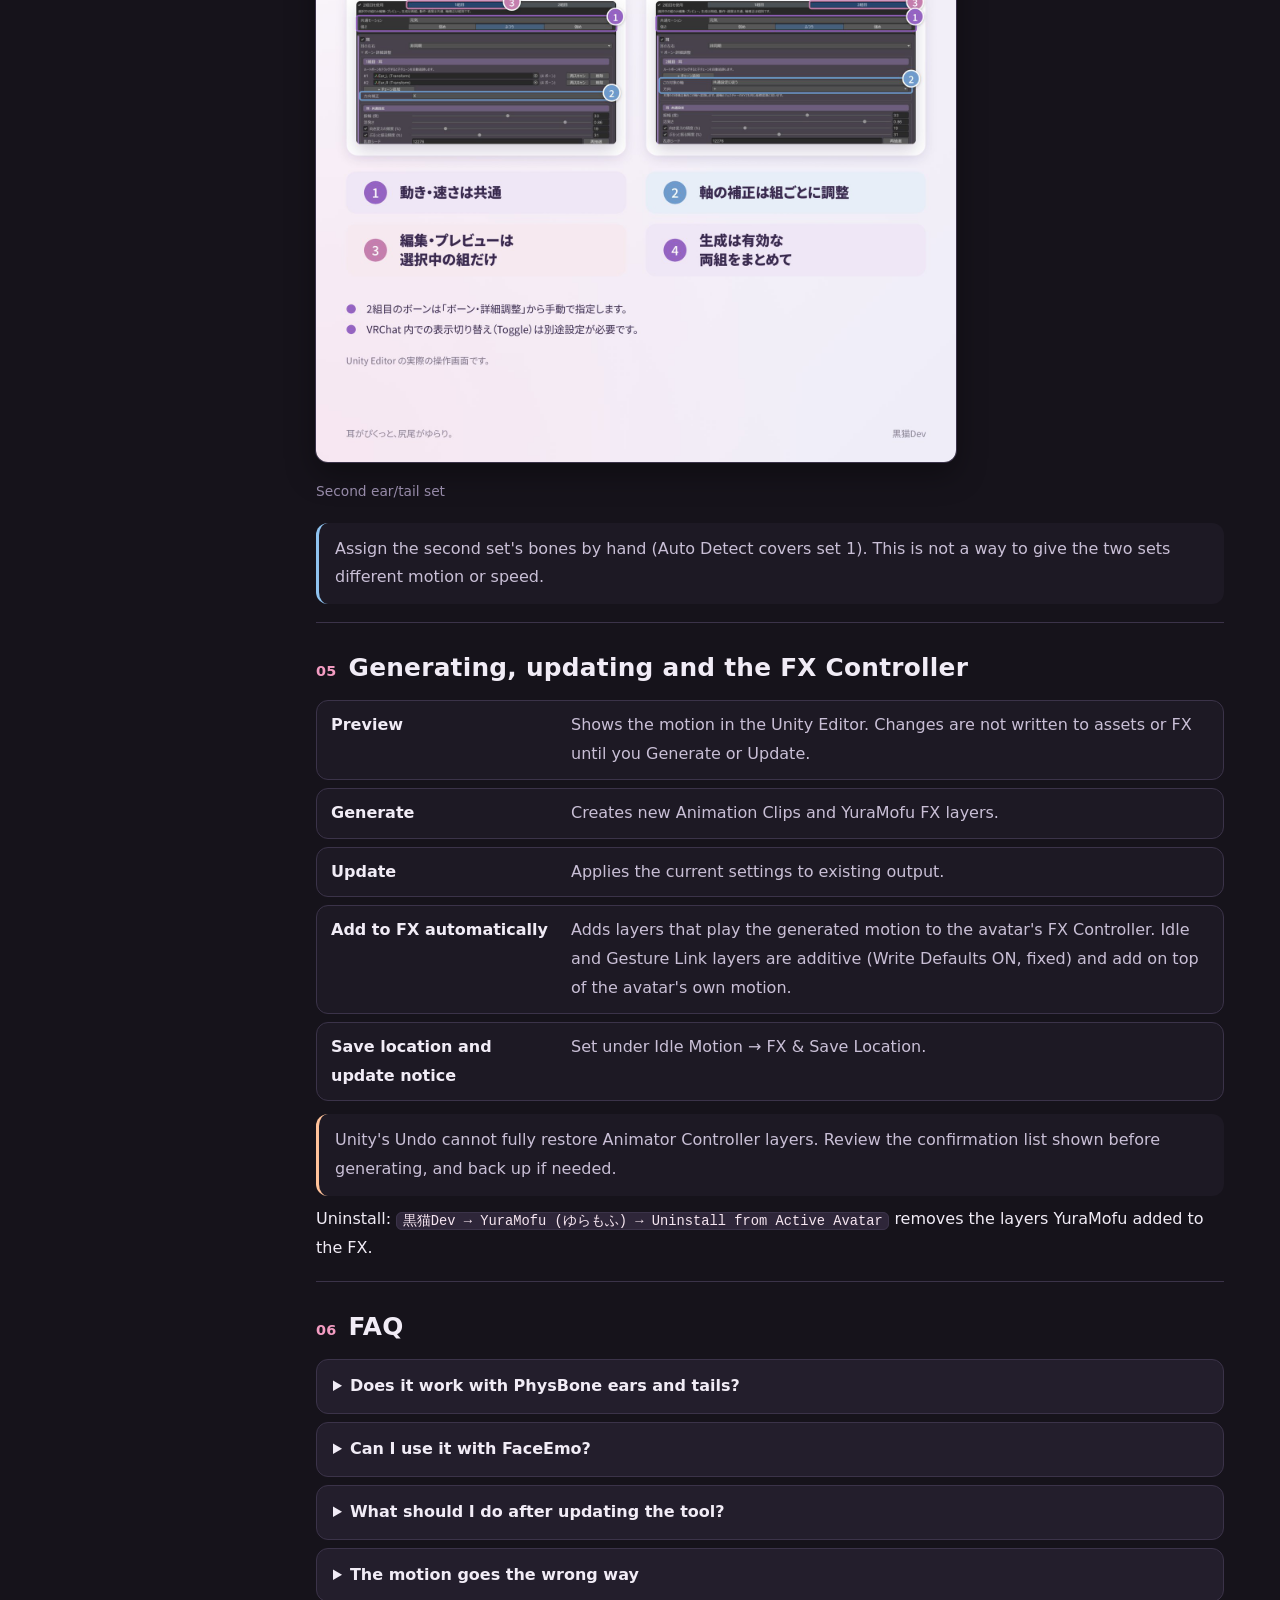
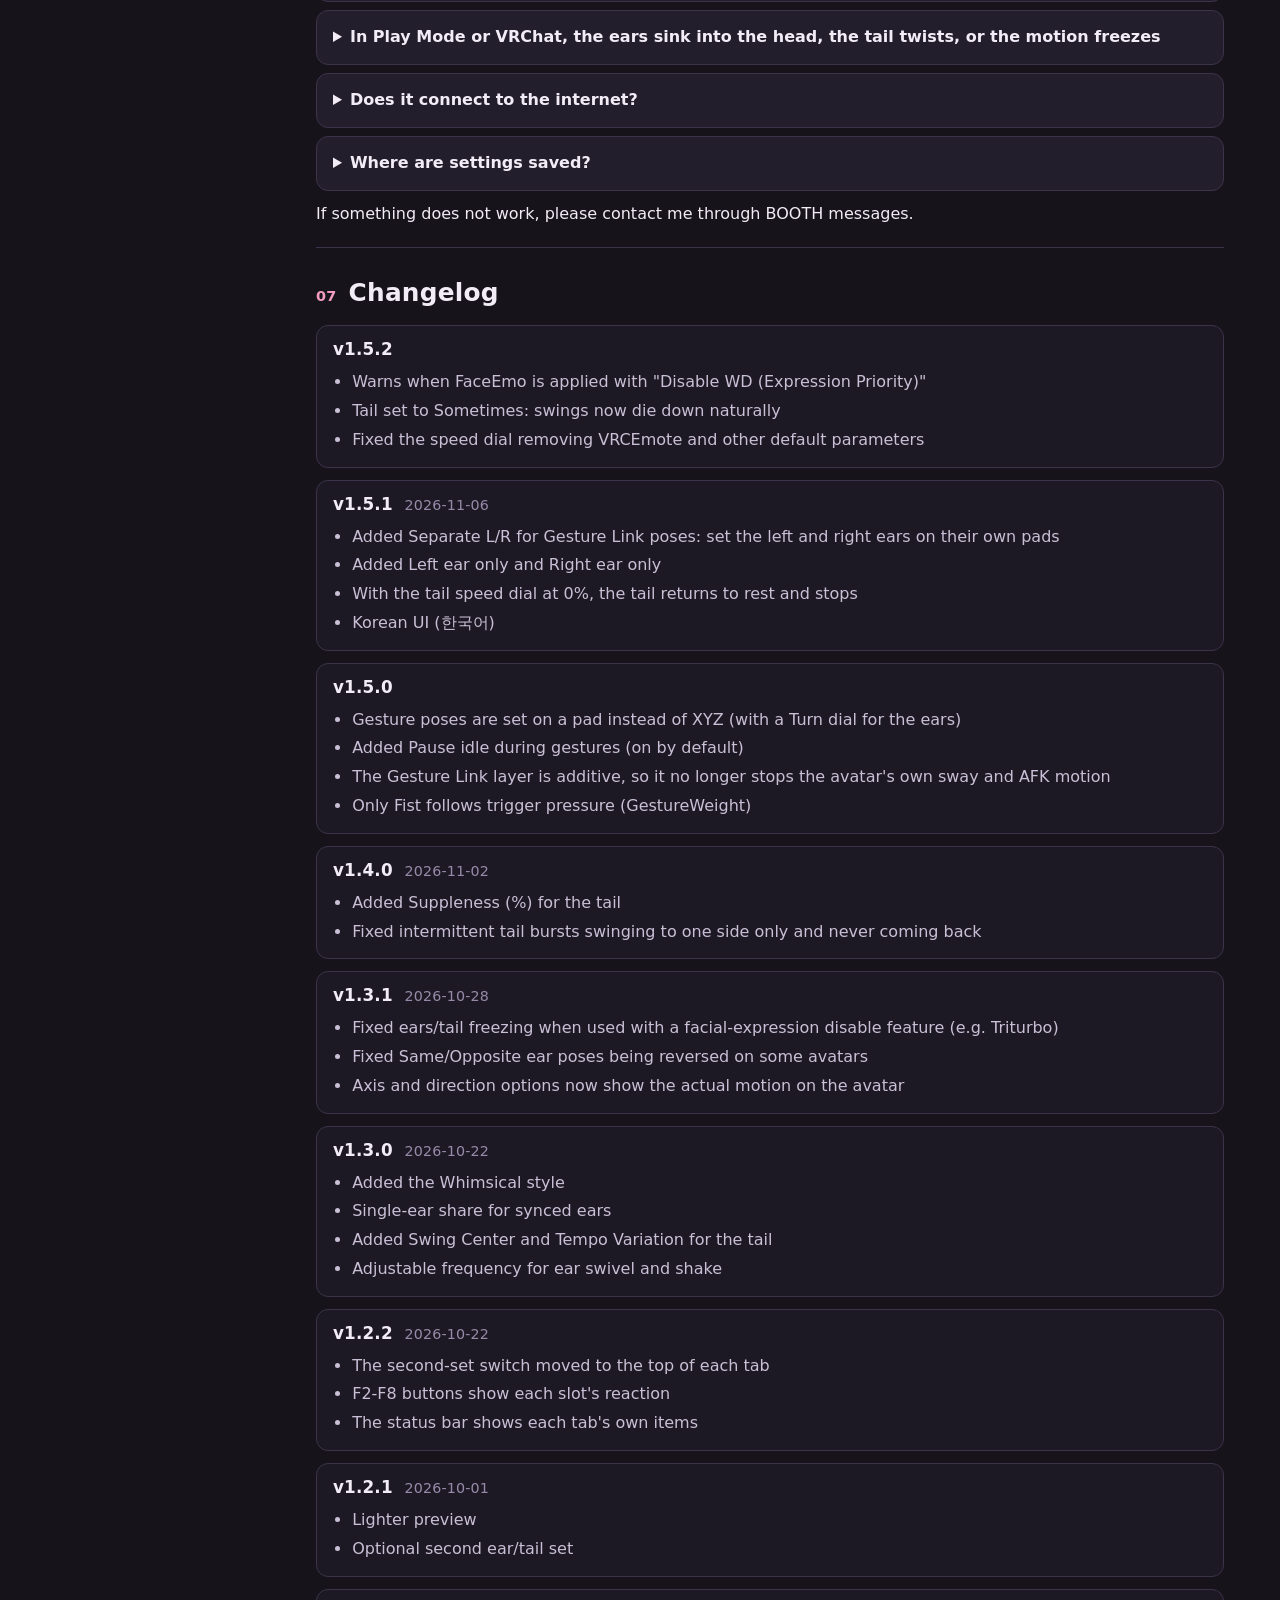
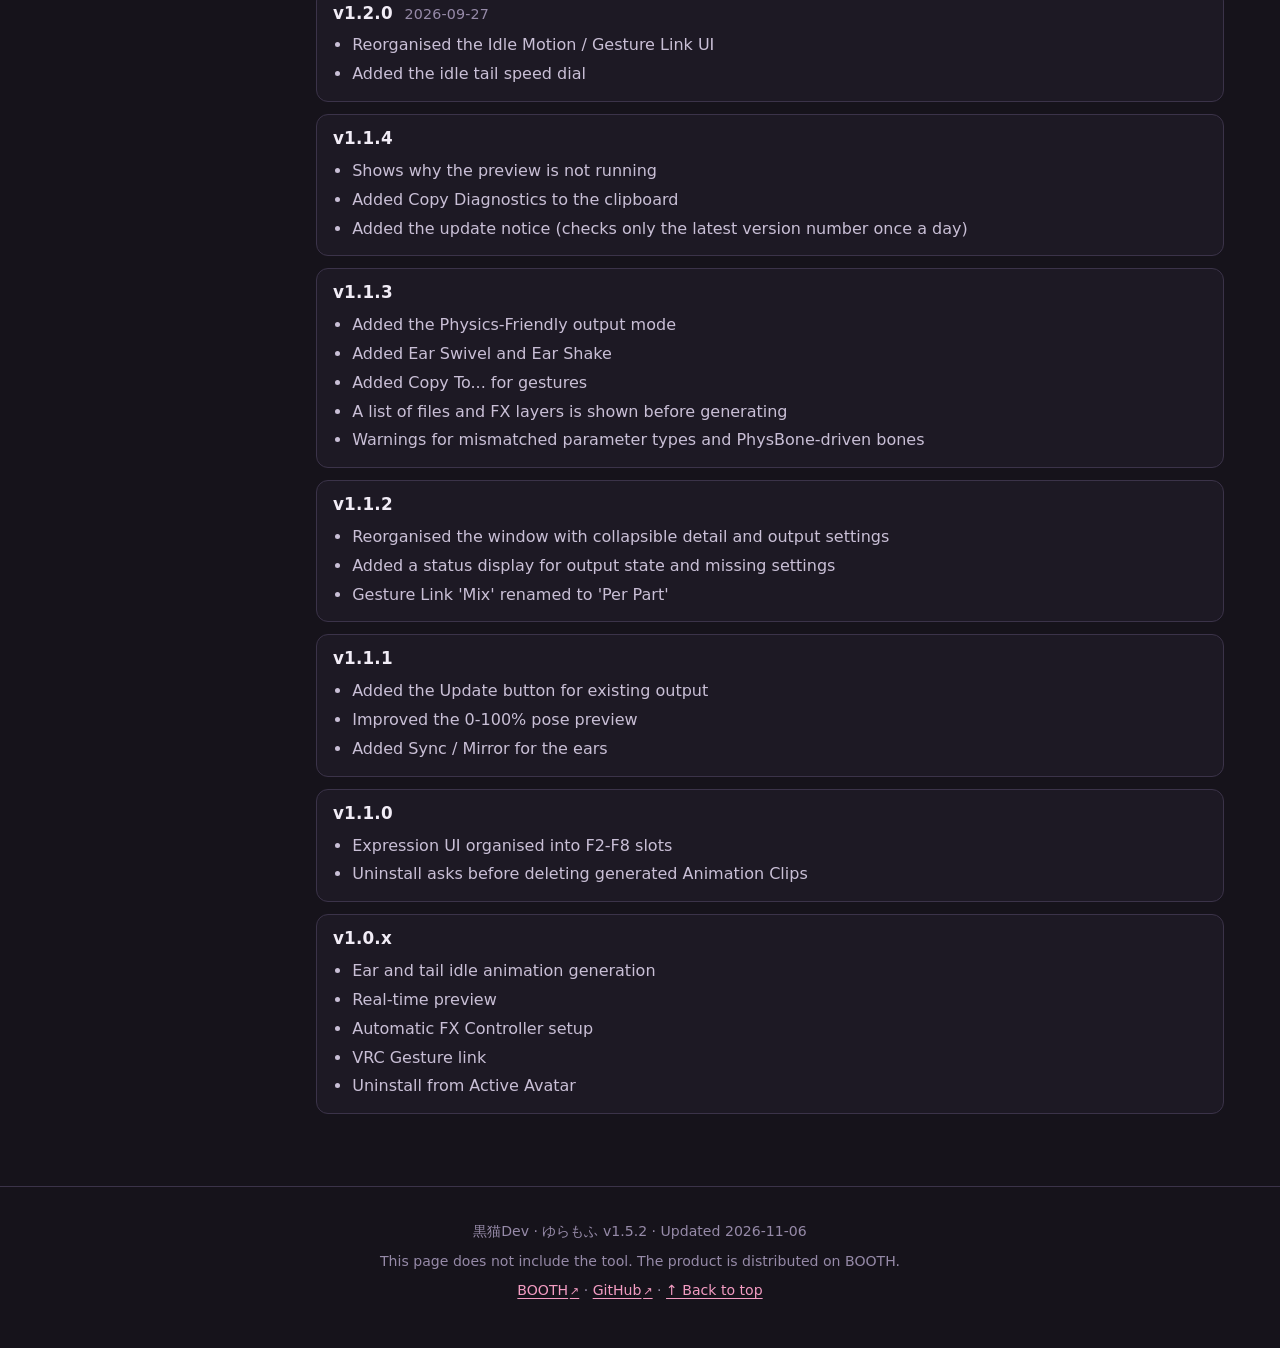
==== commit 93d56f1a: "v1.5.2 guide" ====
--- a/en.html
+++ b/en.html
@@ -21,16 +21,20 @@
 </head>
 <body id="top">
 <a class="skip" href="#main">Skip to content</a>
-<header class="bar"><a class="brand" href="#top"><img src="favicon.svg" alt="" width="28" height="28">ゆらもふ <span>v1.5.1</span></a><nav class="langs" aria-label="Language"><a href="index.html" hreflang="ja" lang="ja">日本語</a><a href="en.html" aria-current="page" hreflang="en" lang="en">English</a><a href="zh.html" hreflang="zh-Hant" lang="zh-Hant">繁體中文</a><a href="ko.html" hreflang="ko" lang="ko">한국어</a></nav></header>
+<header class="bar"><a class="brand" href="#top"><img src="favicon.svg" alt="" width="28" height="28">ゆらもふ <span>v1.5.2</span></a><nav class="langs" aria-label="Language"><a href="index.html" hreflang="ja" lang="ja">日本語</a><a href="en.html" aria-current="page" hreflang="en" lang="en">English</a><a href="zh.html" hreflang="zh-Hant" lang="zh-Hant">繁體中文</a><a href="ko.html" hreflang="ko" lang="ko">한국어</a></nav></header>
 <div class="hero">
 <div class="hero-copy"><p class="eyebrow">YURAMOFU · USER GUIDE</p><h1>A twitch of the ears,<br>a sway of the tail.</h1><p class="lead">YuraMofu is a Unity Editor extension that builds idle and gesture-linked animations from your avatar's ear and tail bones. Check everything in the preview, then generate — it can add the layers to your FX Controller for you.</p>
 <div class="buttons"><a class="btn" href="#start">Getting started</a><a class="btn ghost" href="https://booth.pm/ja/items/8229167" target="_blank" rel="noopener">BOOTH product page ↗</a></div>
-<p class="badge">Covers product version v1.5.1</p></div>
+<p class="badge">Covers product version v1.5.2</p></div>
 <a class="hero-art zoom" href="assets/v150/main.jpg" data-caption="YuraMofu main image"><img src="assets/v150/main.jpg" alt="YuraMofu main image" width="1024" height="1024" fetchpriority="high"></a></div>
 <div class="layout">
-<nav class="toc" aria-label="Contents"><p>Contents</p><ol><li><a href="#new"><span class="num">★</span>New in v1.5.1</a></li><li><a href="#start"><span class="num">01</span>Getting started</a></li><li><a href="#idle"><span class="num">02</span>Idle Motion</a></li><li><a href="#gesture"><span class="num">03</span>Gesture Link</a></li><li><a href="#set2"><span class="num">04</span>Second ear/tail set</a></li><li><a href="#output"><span class="num">05</span>Generate & FX</a></li><li><a href="#faq"><span class="num">06</span>FAQ</a></li><li><a href="#log"><span class="num">07</span>Changelog</a></li></ol></nav>
+<nav class="toc" aria-label="Contents"><p>Contents</p><ol><li><a href="#new"><span class="num">★</span>New in v1.5.2</a></li><li><a href="#start"><span class="num">01</span>Getting started</a></li><li><a href="#idle"><span class="num">02</span>Idle Motion</a></li><li><a href="#gesture"><span class="num">03</span>Gesture Link</a></li><li><a href="#set2"><span class="num">04</span>Second ear/tail set</a></li><li><a href="#output"><span class="num">05</span>Generate & FX</a></li><li><a href="#faq"><span class="num">06</span>FAQ</a></li><li><a href="#log"><span class="num">07</span>Changelog</a></li></ol></nav>
 <main id="main">
-<section id="new" class="sec new"><h2><span class="num">★</span>New in v1.5.1</h2><p class="lead">Gesture poses can now move the left and right ears separately.</p>
+<section id="new" class="sec new"><h2><span class="num">★</span>New in v1.5.2</h2><p class="lead">A warning for FaceEmo setups and a more natural tail motion.</p>
+<ul class="list"><li>If FaceEmo is applied with "Disable WD (Expression Priority)", the tool now shows a warning. This can make the ears and tail sink in or twist. In FaceEmo, choose "Unify WD (Gimmick Priority)" and apply it to the avatar again.</li><li>If the FX itself has Write Defaults OFF states, so changing FaceEmo alone will not help, the tool says so as well.</li><li>With the tail set to Sometimes, each swing now dies down gradually instead of stopping dead.</li><li>Fixed: adding the speed dial to an avatar that still uses VRChat's default Expressions Menu and Parameters removed VRCEmote and the face blend parameters.</li></ul>
+<p class="note warn">The tail motion and speed dial fixes reach existing output when you run Update after updating the tool.</p>
+<h3>New in v1.5.1</h3>
+<p>Gesture poses can now move the left and right ears separately.</p>
 <div class="cards"><article class="card"><a class="zoom" href="assets/v150/ui_ear_separate.png" data-caption="Each ear on its own"><img src="assets/v150/ui_ear_separate.png" alt="Each ear on its own" width="810" height="290" loading="lazy" decoding="async"></a><h4>Each ear on its own</h4><p>Choose Separate L/R under Ear L/R Behavior to get a pad and a Turn dial for each ear. The pads are laid out as the avatar is seen from the front (like the Scene view) and titled with the ear bone names; drag a pad outward to open that ear.</p></article></div>
 <ul class="list"><li>Added Left ear only and Right ear only: one ear moves and the other stays where it is.</li><li>With the tail speed dial at 0%, the tail now eases back to its rest position and stops, instead of freezing mid-swing.</li><li>The tool UI is now available in Korean (한국어). Switch with KO at the top right.</li></ul>
 <p class="note warn">After updating the tool, run Update to apply the speed dial change to existing output.</p></section>
@@ -82,11 +86,11 @@
 <section id="output" class="sec"><h2><span class="num">05</span>Generating, updating and the FX Controller</h2><dl class="terms"><div><dt>Preview</dt><dd>Shows the motion in the Unity Editor. Changes are not written to assets or FX until you Generate or Update.</dd></div><div><dt>Generate</dt><dd>Creates new Animation Clips and YuraMofu FX layers.</dd></div><div><dt>Update</dt><dd>Applies the current settings to existing output.</dd></div><div><dt>Add to FX automatically</dt><dd>Adds layers that play the generated motion to the avatar's FX Controller. Idle and Gesture Link layers are additive (Write Defaults ON, fixed) and add on top of the avatar's own motion.</dd></div><div><dt>Save location and update notice</dt><dd>Set under Idle Motion → FX & Save Location.</dd></div></dl>
 <p class="note warn">Unity's Undo cannot fully restore Animator Controller layers. Review the confirmation list shown before generating, and back up if needed.</p>
 <p>Uninstall: <code>黒猫Dev → YuraMofu (ゆらもふ) → Uninstall from Active Avatar</code> removes the layers YuraMofu added to the FX.</p></section>
-<section id="faq" class="sec"><h2><span class="num">06</span>FAQ</h2><details><summary>Does it work with PhysBone ears and tails?</summary><p>Yes. Use Check compatibility in the status bar to check Is Animated and more. To leave the sway to PhysBone, use the Physics-Friendly output mode.</p></details><details><summary>Can I use it with FaceEmo?</summary><p>Generate FaceEmo first, then YuraMofu. Regenerating FaceEmo rebuilds the FX, so point YuraMofu at the new FX and regenerate it too.</p></details><details><summary>What should I do after updating the tool?</summary><p>Run Update after importing to apply fixes to existing output. If some output is missing, run Generate.</p></details><details><summary>The motion goes the wrong way</summary><p>For idle motion, use Axis Correction in Bones & Details. For gesture poses, set the direction on the pad.</p></details><details><summary>In Play Mode or VRChat, the ears sink into the head, the tail twists, or the motion freezes</summary><p>This can happen together with a face tracking expression-disable feature (such as Triturbo add-ons). If the FX mixes Write Defaults ON and OFF, these features switch Write Defaults to OFF, which breaks the idle motion (it needs Write Defaults ON). Changing bones or directions will not fix it. Temporarily remove the expression-disable feature and check in Play Mode. If that fixes it, please send the result of <code>黒猫Dev → YuraMofu (ゆらもふ) → Copy Diagnostics</code> through BOOTH messages.</p></details><details><summary>Does it connect to the internet?</summary><p>Once a day it checks for the latest version only. No project or avatar information is sent. You can turn it off under FX & Save Location, and it works offline.</p></details><details><summary>Where are settings saved?</summary><p>The window keeps the last set of settings per project. Clear Settings resets them (generated animations and layers are not deleted).</p></details>
+<section id="faq" class="sec"><h2><span class="num">06</span>FAQ</h2><details><summary>Does it work with PhysBone ears and tails?</summary><p>Yes. Use Check compatibility in the status bar to check Is Animated and more. To leave the sway to PhysBone, use the Physics-Friendly output mode.</p></details><details><summary>Can I use it with FaceEmo?</summary><p>Generate FaceEmo first, then YuraMofu. Regenerating FaceEmo rebuilds the FX, so point YuraMofu at the new FX and regenerate it too.</p></details><details><summary>What should I do after updating the tool?</summary><p>Run Update after importing to apply fixes to existing output. If some output is missing, run Generate.</p></details><details><summary>The motion goes the wrong way</summary><p>For idle motion, use Axis Correction in Bones & Details. For gesture poses, set the direction on the pad.</p></details><details><summary>In Play Mode or VRChat, the ears sink into the head, the tail twists, or the motion freezes</summary><p>This happens when the FX mixes Write Defaults ON and OFF. It is often caused by FaceEmo or a face tracking expression-disable feature (such as Triturbo add-ons), and it breaks the idle motion, which needs Write Defaults ON. Changing bones or directions will not fix it. Temporarily remove the likely gimmick, check in Play Mode, and make Write Defaults consistent across the FX. With FaceEmo, do this first, then generate FaceEmo and then YuraMofu. If it still does not work, please send the result of <code>黒猫Dev → YuraMofu (ゆらもふ) → Copy Diagnostics</code> through BOOTH messages.</p></details><details><summary>Does it connect to the internet?</summary><p>Once a day it checks for the latest version only. No project or avatar information is sent. You can turn it off under FX & Save Location, and it works offline.</p></details><details><summary>Where are settings saved?</summary><p>The window keeps the last set of settings per project. Clear Settings resets them (generated animations and layers are not deleted).</p></details>
 <p>If something does not work, please contact me through BOOTH messages.</p></section>
-<section id="log" class="sec"><h2><span class="num">07</span>Changelog</h2><div class="log"><article><h3>v1.5.1 <span>2026-11-06</span></h3><ul><li>Added Separate L/R for Gesture Link poses: set the left and right ears on their own pads</li><li>Added Left ear only and Right ear only</li><li>With the tail speed dial at 0%, the tail returns to rest and stops</li><li>Korean UI (한국어)</li></ul></article><article><h3>v1.5.0</h3><ul><li>Gesture poses are set on a pad instead of XYZ (with a Turn dial for the ears)</li><li>Added Pause idle during gestures (on by default)</li><li>The Gesture Link layer is additive, so it no longer stops the avatar's own sway and AFK motion</li><li>Only Fist follows trigger pressure (GestureWeight)</li></ul></article><article><h3>v1.4.0 <span>2026-11-02</span></h3><ul><li>Added Suppleness (%) for the tail</li><li>Fixed intermittent tail bursts swinging to one side only and never coming back</li></ul></article><article><h3>v1.3.1 <span>2026-10-28</span></h3><ul><li>Fixed ears/tail freezing when used with a facial-expression disable feature (e.g. Triturbo)</li><li>Fixed Same/Opposite ear poses being reversed on some avatars</li><li>Axis and direction options now show the actual motion on the avatar</li></ul></article><article><h3>v1.3.0 <span>2026-10-22</span></h3><ul><li>Added the Whimsical style</li><li>Single-ear share for synced ears</li><li>Added Swing Center and Tempo Variation for the tail</li><li>Adjustable frequency for ear swivel and shake</li></ul></article><article><h3>v1.2.2 <span>2026-10-22</span></h3><ul><li>The second-set switch moved to the top of each tab</li><li>F2-F8 buttons show each slot's reaction</li><li>The status bar shows each tab's own items</li></ul></article><article><h3>v1.2.1 <span>2026-10-01</span></h3><ul><li>Lighter preview</li><li>Optional second ear/tail set</li></ul></article><article><h3>v1.2.0 <span>2026-09-27</span></h3><ul><li>Reorganised the Idle Motion / Gesture Link UI</li><li>Added the idle tail speed dial</li></ul></article><article><h3>v1.1.4</h3><ul><li>Shows why the preview is not running</li><li>Added Copy Diagnostics to the clipboard</li><li>Added the update notice (checks only the latest version number once a day)</li></ul></article><article><h3>v1.1.3</h3><ul><li>Added the Physics-Friendly output mode</li><li>Added Ear Swivel and Ear Shake</li><li>Added Copy To... for gestures</li><li>A list of files and FX layers is shown before generating</li><li>Warnings for mismatched parameter types and PhysBone-driven bones</li></ul></article><article><h3>v1.1.2</h3><ul><li>Reorganised the window with collapsible detail and output settings</li><li>Added a status display for output state and missing settings</li><li>Gesture Link 'Mix' renamed to 'Per Part'</li></ul></article><article><h3>v1.1.1</h3><ul><li>Added the Update button for existing output</li><li>Improved the 0-100% pose preview</li><li>Added Sync / Mirror for the ears</li></ul></article><article><h3>v1.1.0</h3><ul><li>Expression UI organised into F2-F8 slots</li><li>Uninstall asks before deleting generated Animation Clips</li></ul></article><article><h3>v1.0.x</h3><ul><li>Ear and tail idle animation generation</li><li>Real-time preview</li><li>Automatic FX Controller setup</li><li>VRC Gesture link</li><li>Uninstall from Active Avatar</li></ul></article></div></section>
+<section id="log" class="sec"><h2><span class="num">07</span>Changelog</h2><div class="log"><article><h3>v1.5.2</h3><ul><li>Warns when FaceEmo is applied with "Disable WD (Expression Priority)"</li><li>Tail set to Sometimes: swings now die down naturally</li><li>Fixed the speed dial removing VRCEmote and other default parameters</li></ul></article><article><h3>v1.5.1 <span>2026-11-06</span></h3><ul><li>Added Separate L/R for Gesture Link poses: set the left and right ears on their own pads</li><li>Added Left ear only and Right ear only</li><li>With the tail speed dial at 0%, the tail returns to rest and stops</li><li>Korean UI (한국어)</li></ul></article><article><h3>v1.5.0</h3><ul><li>Gesture poses are set on a pad instead of XYZ (with a Turn dial for the ears)</li><li>Added Pause idle during gestures (on by default)</li><li>The Gesture Link layer is additive, so it no longer stops the avatar's own sway and AFK motion</li><li>Only Fist follows trigger pressure (GestureWeight)</li></ul></article><article><h3>v1.4.0 <span>2026-11-02</span></h3><ul><li>Added Suppleness (%) for the tail</li><li>Fixed intermittent tail bursts swinging to one side only and never coming back</li></ul></article><article><h3>v1.3.1 <span>2026-10-28</span></h3><ul><li>Fixed ears/tail freezing when used with a facial-expression disable feature (e.g. Triturbo)</li><li>Fixed Same/Opposite ear poses being reversed on some avatars</li><li>Axis and direction options now show the actual motion on the avatar</li></ul></article><article><h3>v1.3.0 <span>2026-10-22</span></h3><ul><li>Added the Whimsical style</li><li>Single-ear share for synced ears</li><li>Added Swing Center and Tempo Variation for the tail</li><li>Adjustable frequency for ear swivel and shake</li></ul></article><article><h3>v1.2.2 <span>2026-10-22</span></h3><ul><li>The second-set switch moved to the top of each tab</li><li>F2-F8 buttons show each slot's reaction</li><li>The status bar shows each tab's own items</li></ul></article><article><h3>v1.2.1 <span>2026-10-01</span></h3><ul><li>Lighter preview</li><li>Optional second ear/tail set</li></ul></article><article><h3>v1.2.0 <span>2026-09-27</span></h3><ul><li>Reorganised the Idle Motion / Gesture Link UI</li><li>Added the idle tail speed dial</li></ul></article><article><h3>v1.1.4</h3><ul><li>Shows why the preview is not running</li><li>Added Copy Diagnostics to the clipboard</li><li>Added the update notice (checks only the latest version number once a day)</li></ul></article><article><h3>v1.1.3</h3><ul><li>Added the Physics-Friendly output mode</li><li>Added Ear Swivel and Ear Shake</li><li>Added Copy To... for gestures</li><li>A list of files and FX layers is shown before generating</li><li>Warnings for mismatched parameter types and PhysBone-driven bones</li></ul></article><article><h3>v1.1.2</h3><ul><li>Reorganised the window with collapsible detail and output settings</li><li>Added a status display for output state and missing settings</li><li>Gesture Link 'Mix' renamed to 'Per Part'</li></ul></article><article><h3>v1.1.1</h3><ul><li>Added the Update button for existing output</li><li>Improved the 0-100% pose preview</li><li>Added Sync / Mirror for the ears</li></ul></article><article><h3>v1.1.0</h3><ul><li>Expression UI organised into F2-F8 slots</li><li>Uninstall asks before deleting generated Animation Clips</li></ul></article><article><h3>v1.0.x</h3><ul><li>Ear and tail idle animation generation</li><li>Real-time preview</li><li>Automatic FX Controller setup</li><li>VRC Gesture link</li><li>Uninstall from Active Avatar</li></ul></article></div></section>
 </main></div>
-<footer class="foot"><p>黒猫Dev · ゆらもふ v1.5.1 · Updated 2026-11-06</p><p>This page does not include the tool. The product is distributed on BOOTH.</p>
+<footer class="foot"><p>黒猫Dev · ゆらもふ v1.5.2 · Updated 2026-11-06</p><p>This page does not include the tool. The product is distributed on BOOTH.</p>
 <p><a href="https://booth.pm/ja/items/8229167" target="_blank" rel="noopener">BOOTH<span class="ext" aria-hidden="true">↗</span></a> · <a href="https://github.com/kuroneko11375/yuramofu-guide" target="_blank" rel="noopener">GitHub<span class="ext" aria-hidden="true">↗</span></a> · <a href="#top">↑ Back to top</a></p></footer>
 <dialog id="viewer" aria-label="Enlarge image"><button type="button" class="close" aria-label="Close">×</button><figure><img alt=""><figcaption></figcaption></figure></dialog>
 </body>
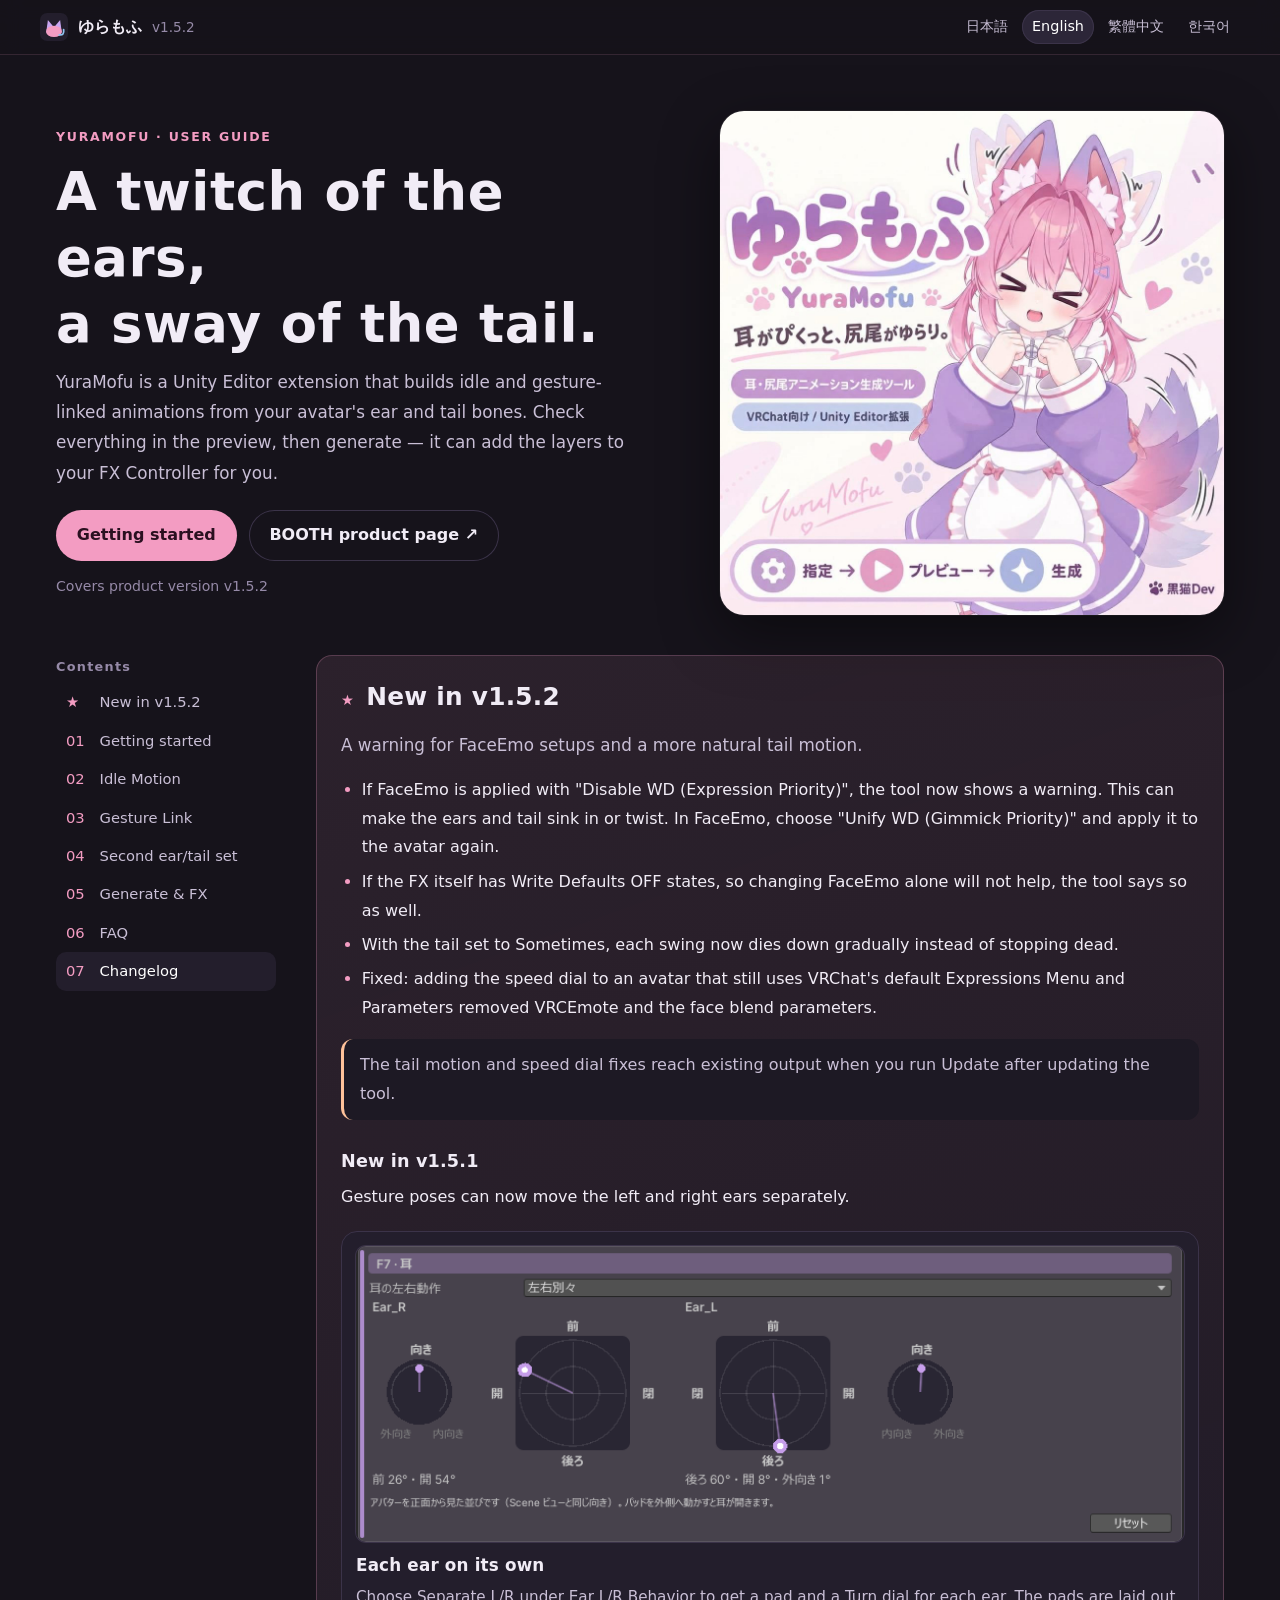
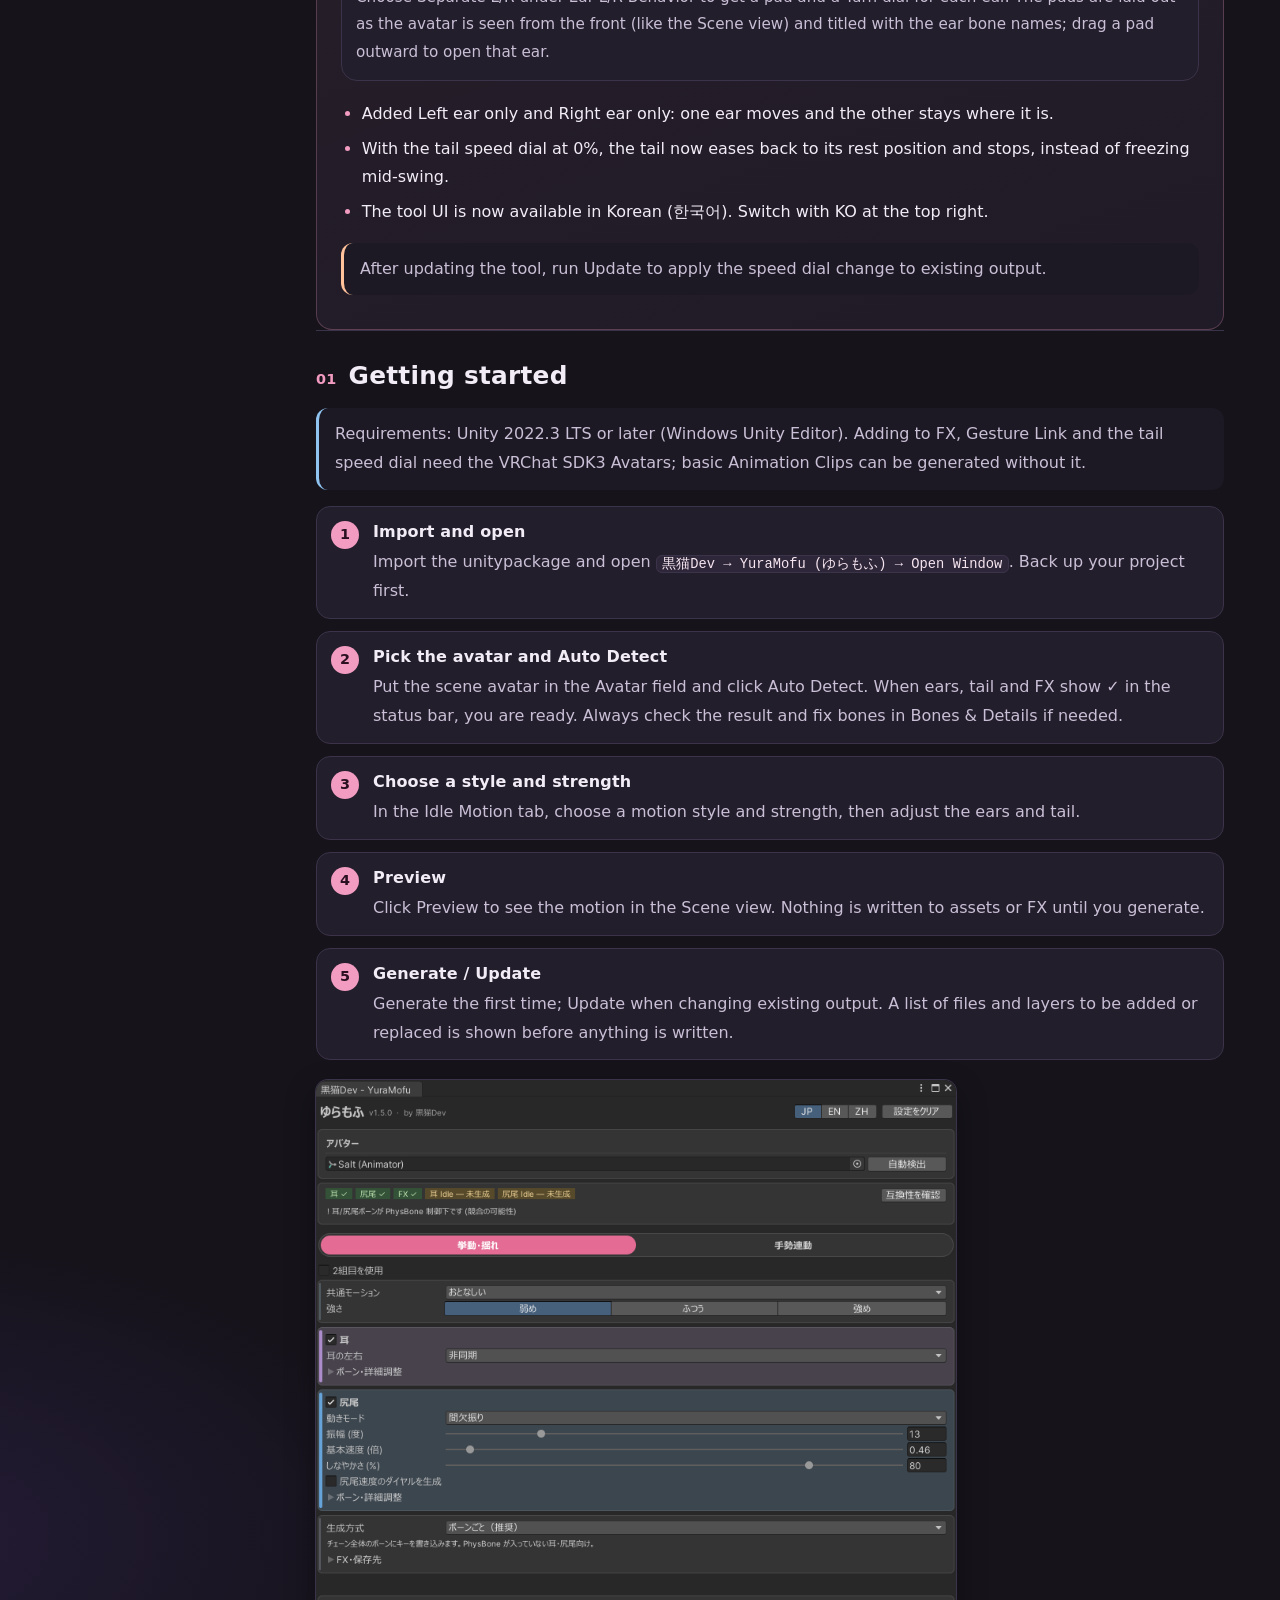
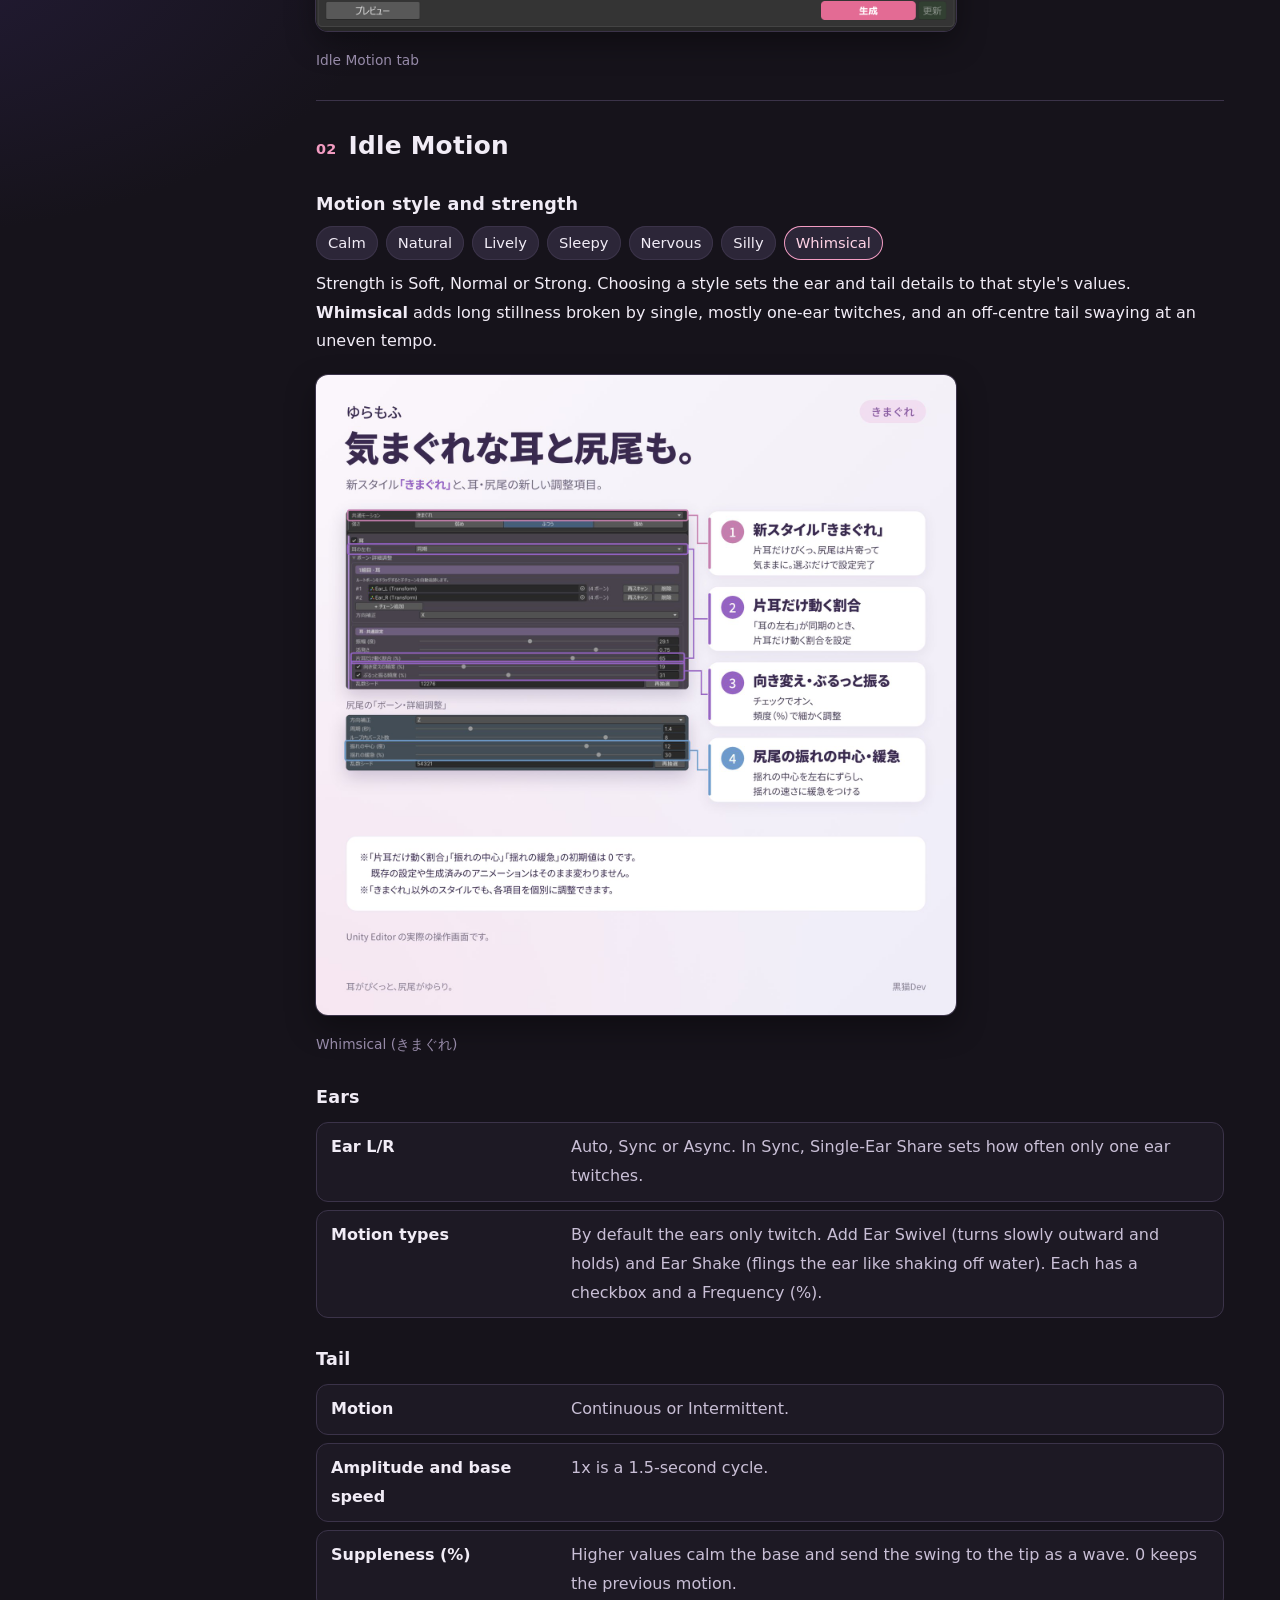
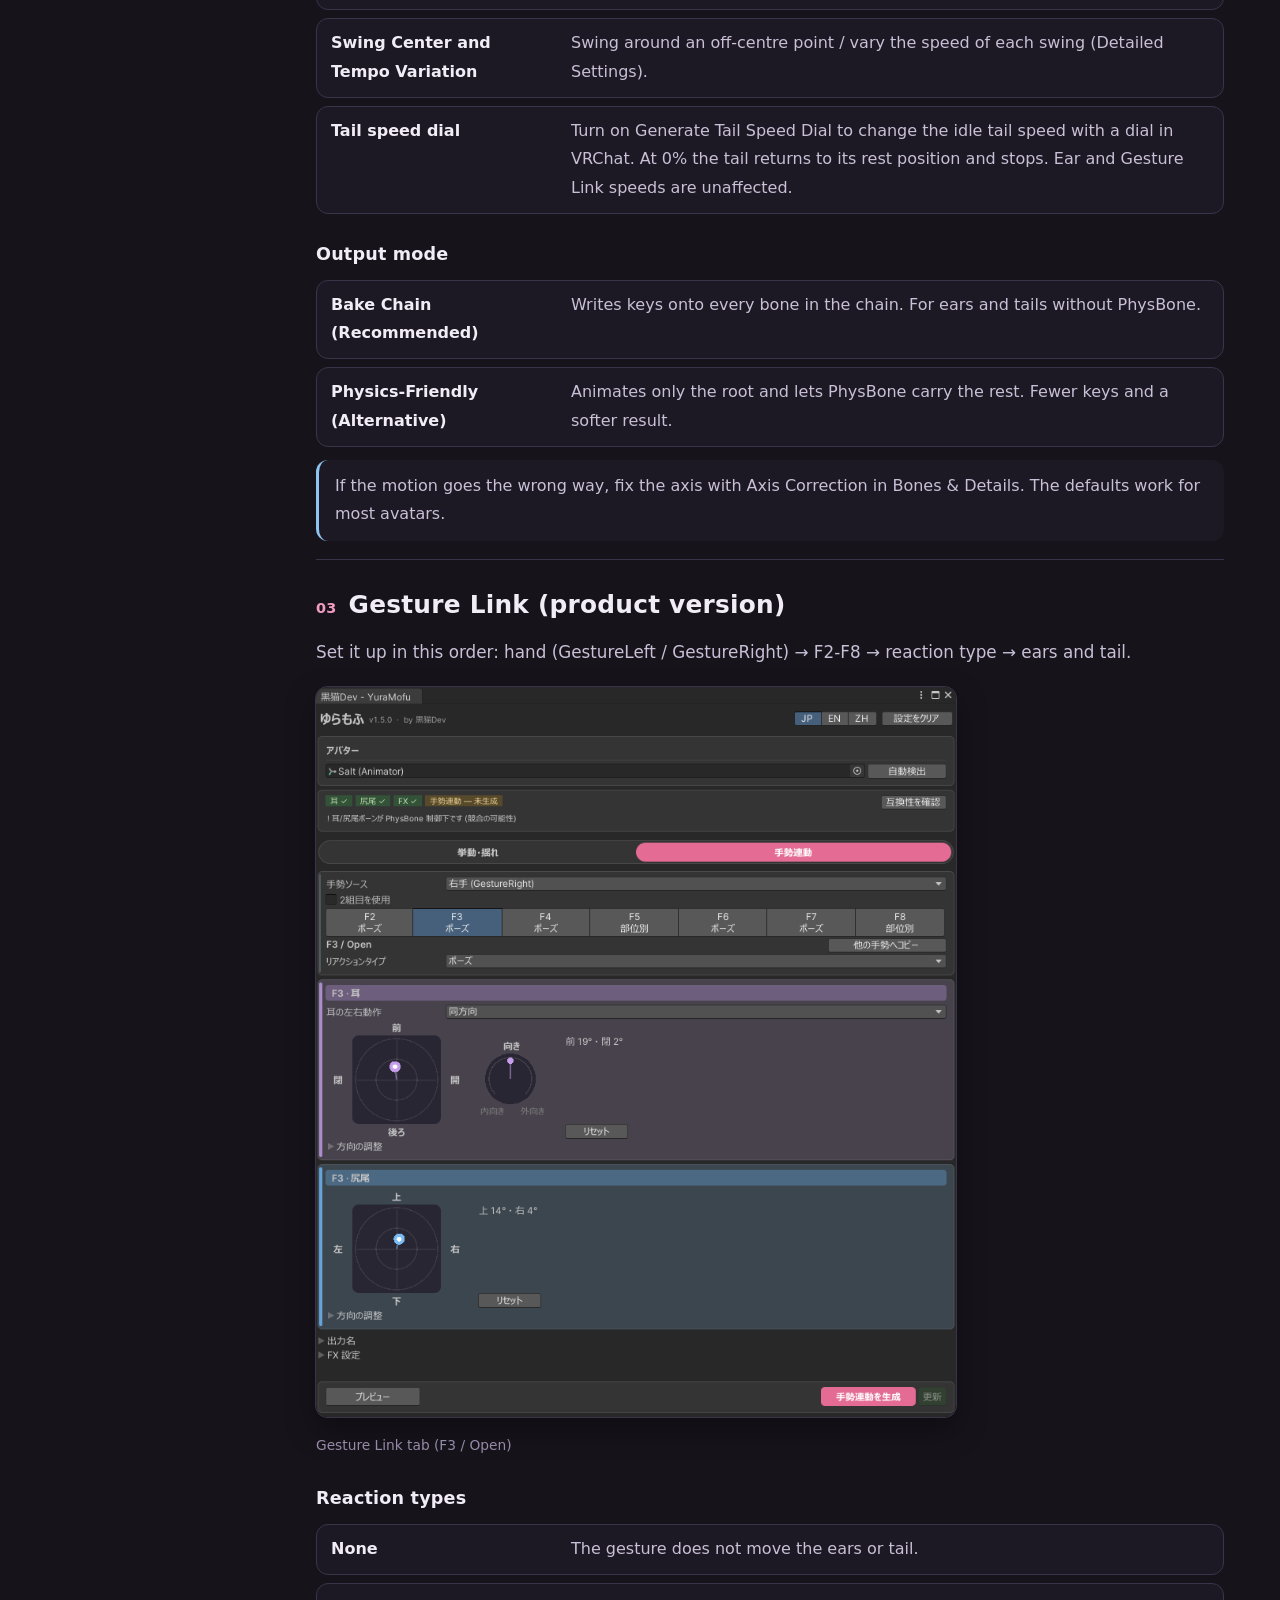
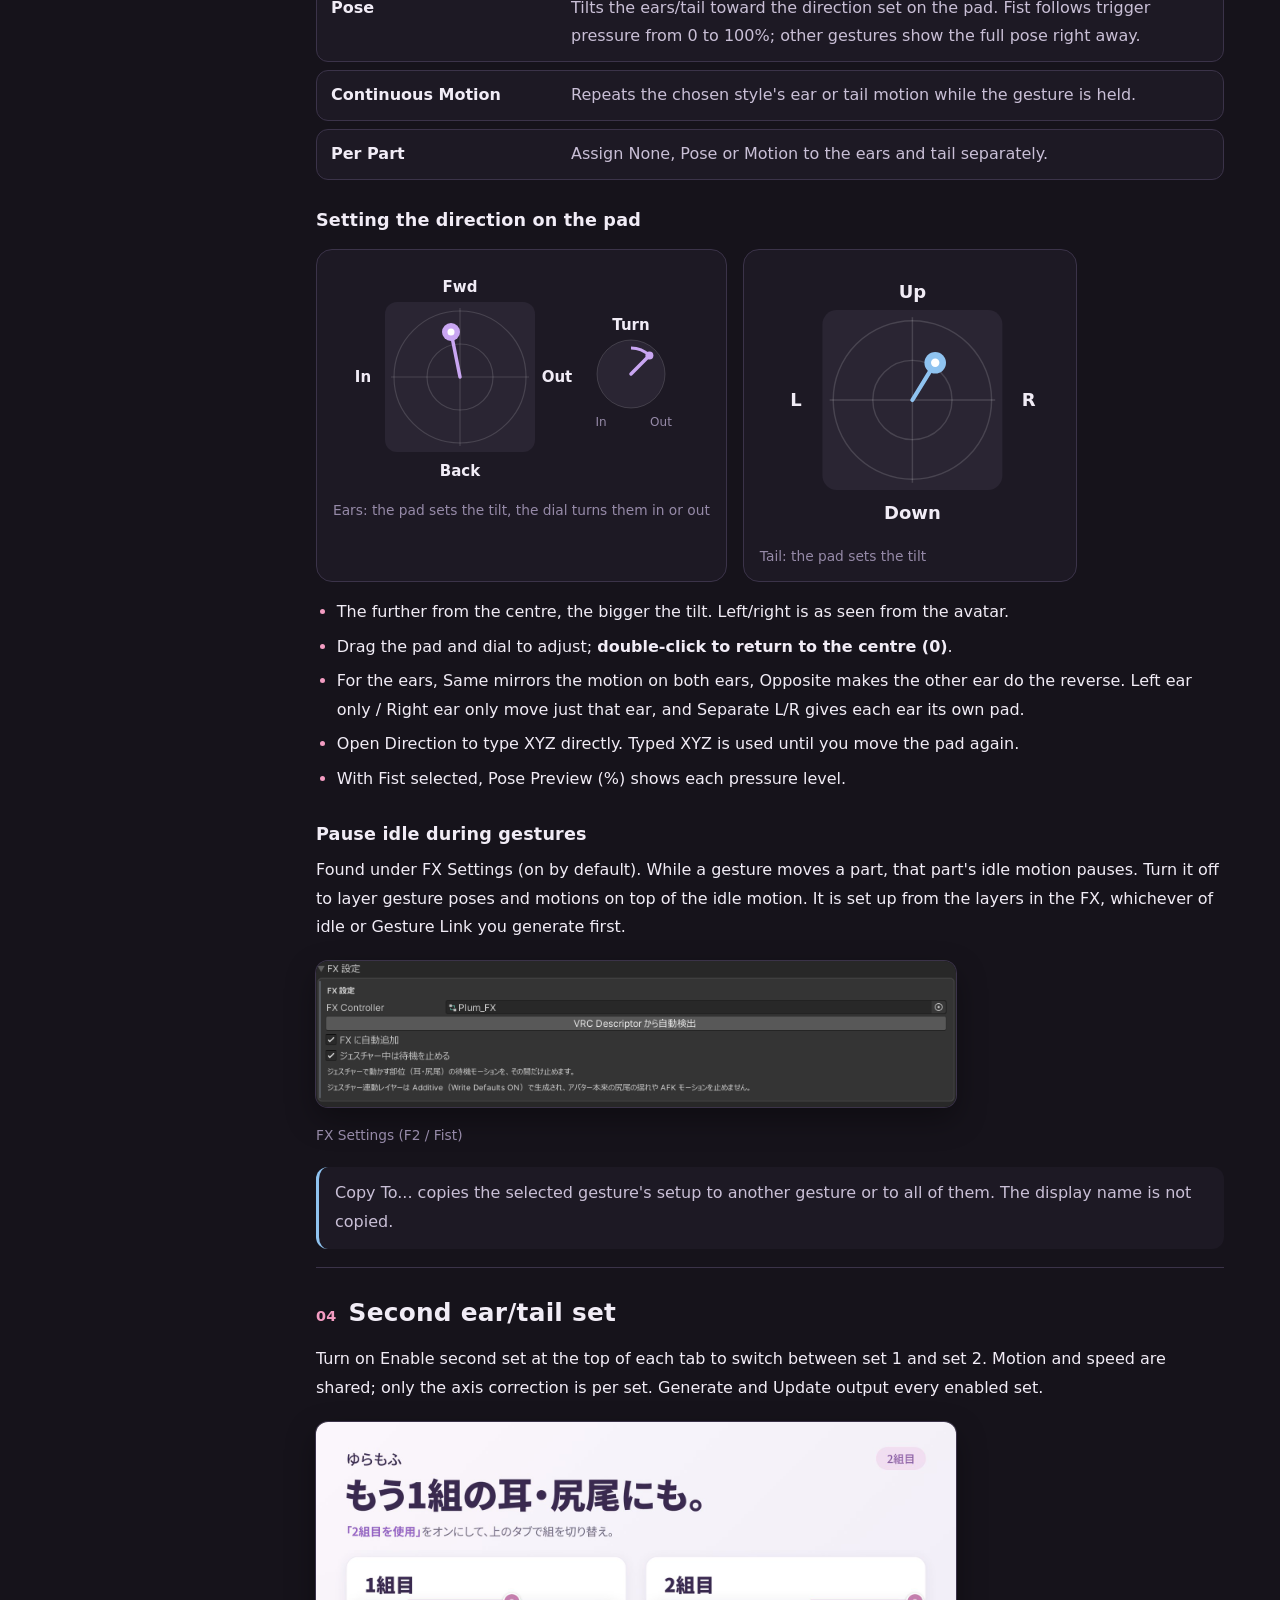
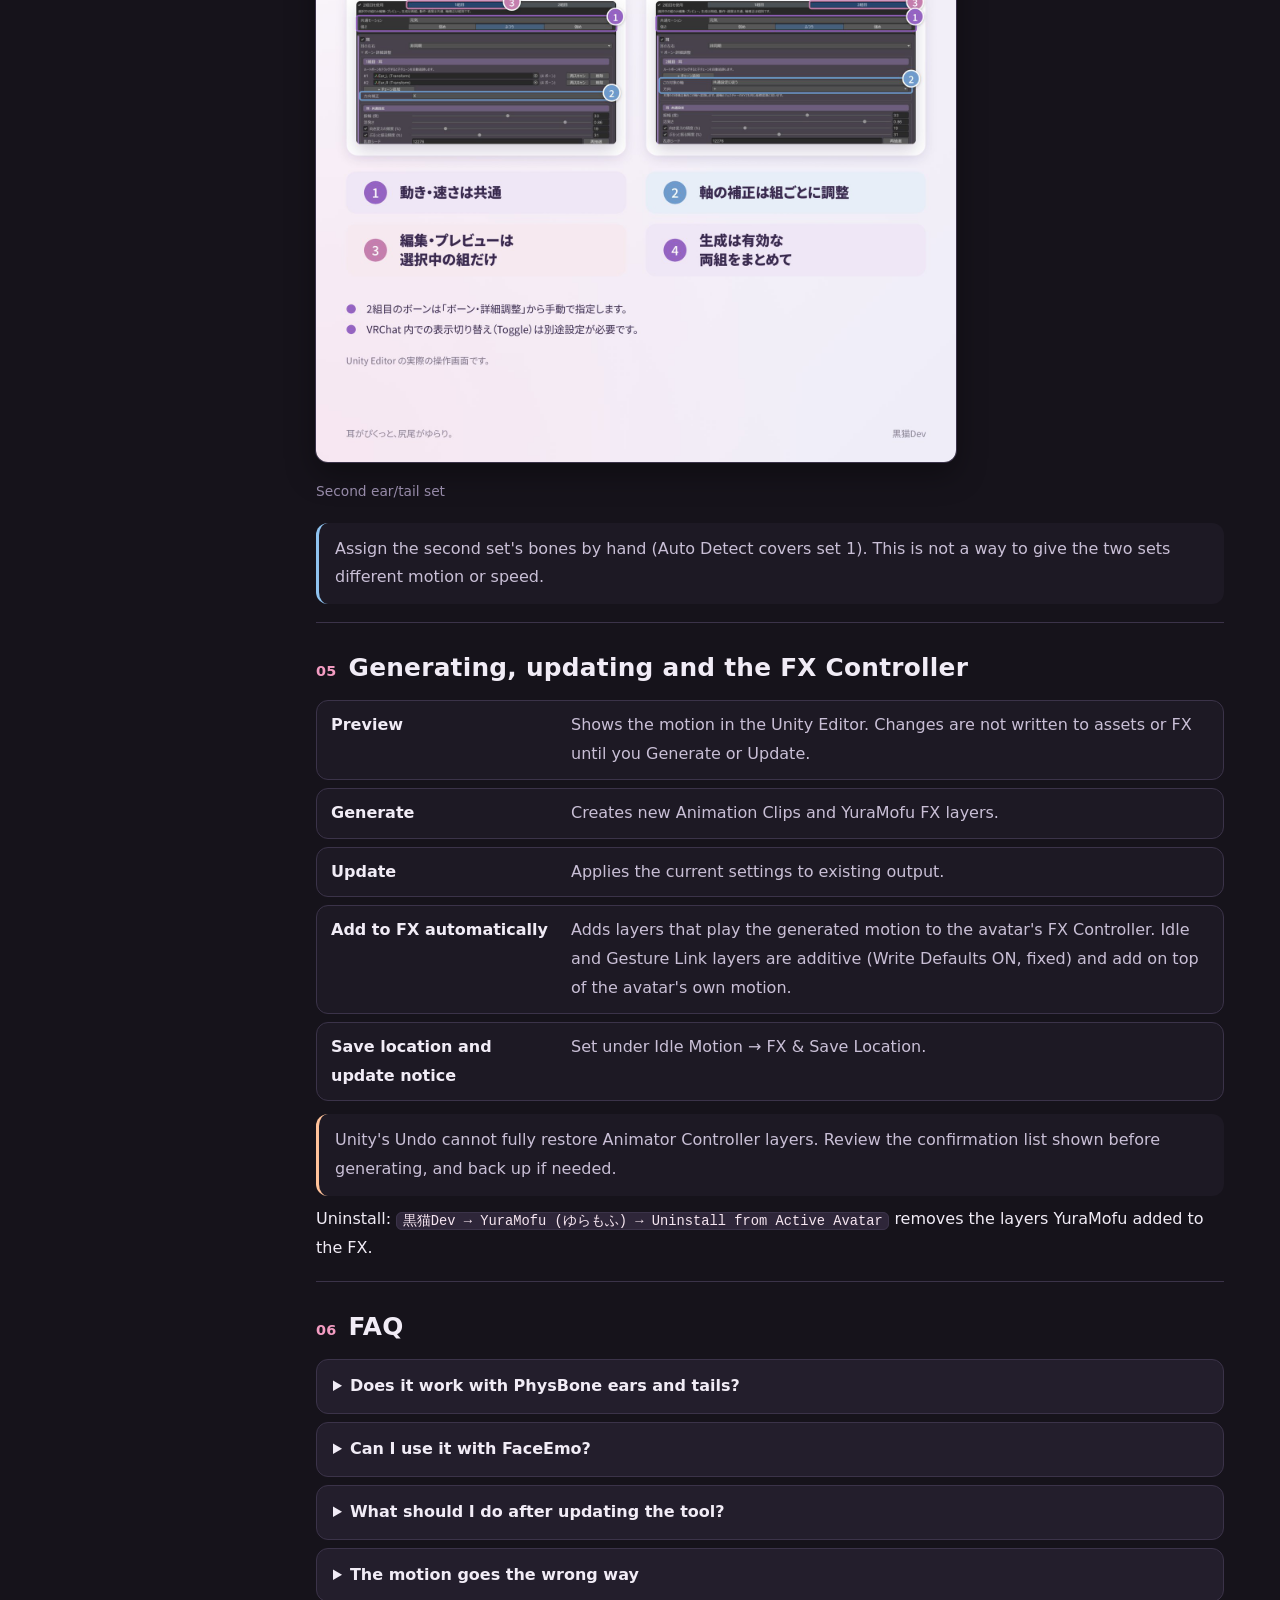
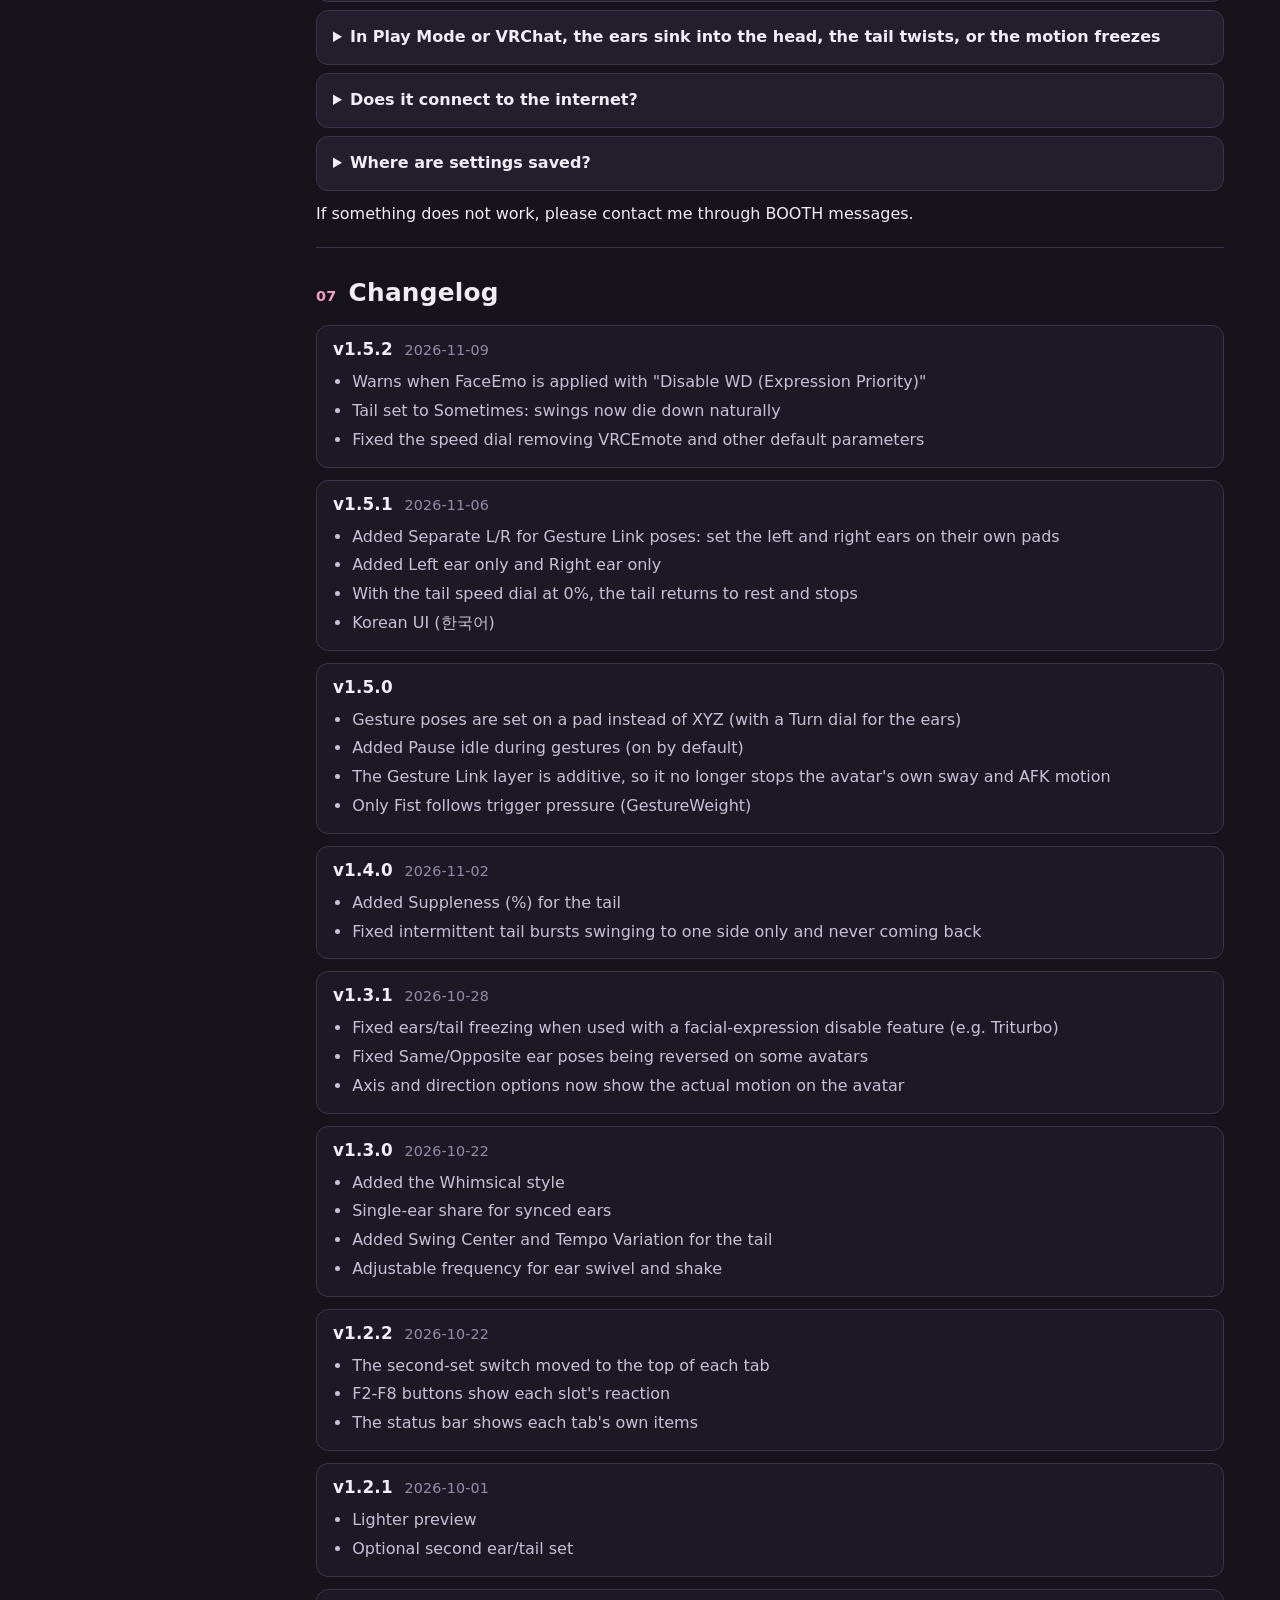
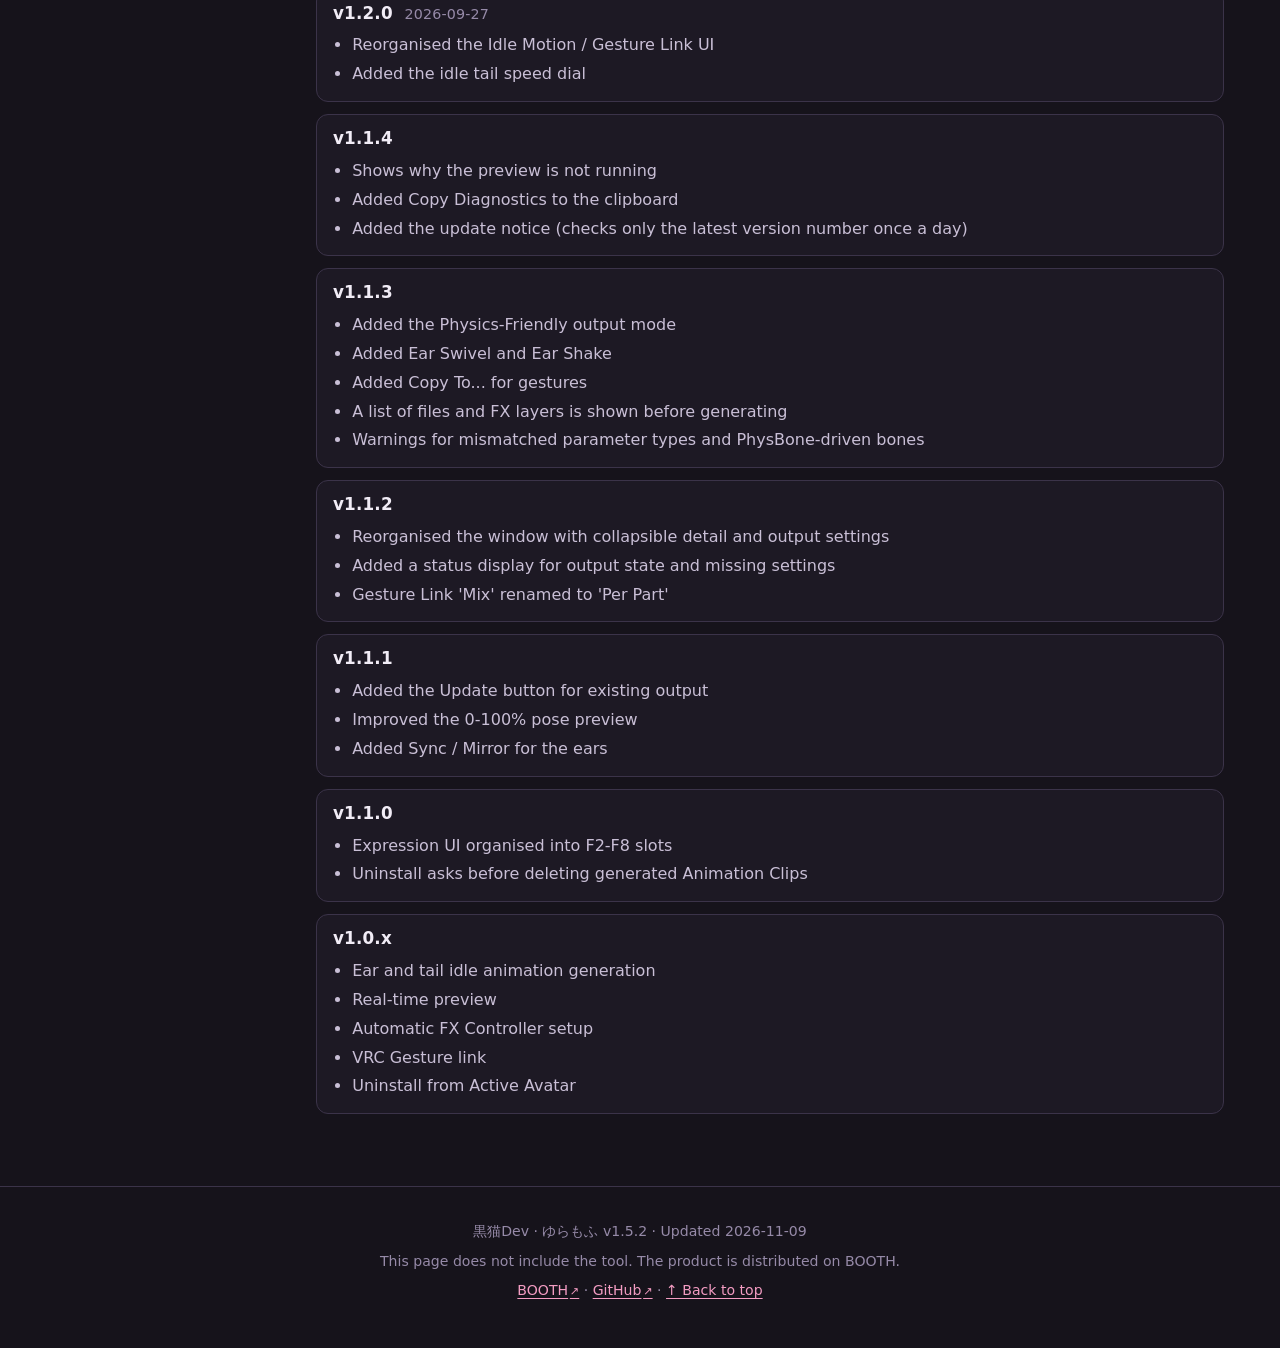
==== commit 3693b5f4: "v1.5.2 release date" ====
--- a/en.html
+++ b/en.html
@@ -88,9 +88,9 @@
 <p>Uninstall: <code>黒猫Dev → YuraMofu (ゆらもふ) → Uninstall from Active Avatar</code> removes the layers YuraMofu added to the FX.</p></section>
 <section id="faq" class="sec"><h2><span class="num">06</span>FAQ</h2><details><summary>Does it work with PhysBone ears and tails?</summary><p>Yes. Use Check compatibility in the status bar to check Is Animated and more. To leave the sway to PhysBone, use the Physics-Friendly output mode.</p></details><details><summary>Can I use it with FaceEmo?</summary><p>Generate FaceEmo first, then YuraMofu. Regenerating FaceEmo rebuilds the FX, so point YuraMofu at the new FX and regenerate it too.</p></details><details><summary>What should I do after updating the tool?</summary><p>Run Update after importing to apply fixes to existing output. If some output is missing, run Generate.</p></details><details><summary>The motion goes the wrong way</summary><p>For idle motion, use Axis Correction in Bones & Details. For gesture poses, set the direction on the pad.</p></details><details><summary>In Play Mode or VRChat, the ears sink into the head, the tail twists, or the motion freezes</summary><p>This happens when the FX mixes Write Defaults ON and OFF. It is often caused by FaceEmo or a face tracking expression-disable feature (such as Triturbo add-ons), and it breaks the idle motion, which needs Write Defaults ON. Changing bones or directions will not fix it. Temporarily remove the likely gimmick, check in Play Mode, and make Write Defaults consistent across the FX. With FaceEmo, do this first, then generate FaceEmo and then YuraMofu. If it still does not work, please send the result of <code>黒猫Dev → YuraMofu (ゆらもふ) → Copy Diagnostics</code> through BOOTH messages.</p></details><details><summary>Does it connect to the internet?</summary><p>Once a day it checks for the latest version only. No project or avatar information is sent. You can turn it off under FX & Save Location, and it works offline.</p></details><details><summary>Where are settings saved?</summary><p>The window keeps the last set of settings per project. Clear Settings resets them (generated animations and layers are not deleted).</p></details>
 <p>If something does not work, please contact me through BOOTH messages.</p></section>
-<section id="log" class="sec"><h2><span class="num">07</span>Changelog</h2><div class="log"><article><h3>v1.5.2</h3><ul><li>Warns when FaceEmo is applied with "Disable WD (Expression Priority)"</li><li>Tail set to Sometimes: swings now die down naturally</li><li>Fixed the speed dial removing VRCEmote and other default parameters</li></ul></article><article><h3>v1.5.1 <span>2026-11-06</span></h3><ul><li>Added Separate L/R for Gesture Link poses: set the left and right ears on their own pads</li><li>Added Left ear only and Right ear only</li><li>With the tail speed dial at 0%, the tail returns to rest and stops</li><li>Korean UI (한국어)</li></ul></article><article><h3>v1.5.0</h3><ul><li>Gesture poses are set on a pad instead of XYZ (with a Turn dial for the ears)</li><li>Added Pause idle during gestures (on by default)</li><li>The Gesture Link layer is additive, so it no longer stops the avatar's own sway and AFK motion</li><li>Only Fist follows trigger pressure (GestureWeight)</li></ul></article><article><h3>v1.4.0 <span>2026-11-02</span></h3><ul><li>Added Suppleness (%) for the tail</li><li>Fixed intermittent tail bursts swinging to one side only and never coming back</li></ul></article><article><h3>v1.3.1 <span>2026-10-28</span></h3><ul><li>Fixed ears/tail freezing when used with a facial-expression disable feature (e.g. Triturbo)</li><li>Fixed Same/Opposite ear poses being reversed on some avatars</li><li>Axis and direction options now show the actual motion on the avatar</li></ul></article><article><h3>v1.3.0 <span>2026-10-22</span></h3><ul><li>Added the Whimsical style</li><li>Single-ear share for synced ears</li><li>Added Swing Center and Tempo Variation for the tail</li><li>Adjustable frequency for ear swivel and shake</li></ul></article><article><h3>v1.2.2 <span>2026-10-22</span></h3><ul><li>The second-set switch moved to the top of each tab</li><li>F2-F8 buttons show each slot's reaction</li><li>The status bar shows each tab's own items</li></ul></article><article><h3>v1.2.1 <span>2026-10-01</span></h3><ul><li>Lighter preview</li><li>Optional second ear/tail set</li></ul></article><article><h3>v1.2.0 <span>2026-09-27</span></h3><ul><li>Reorganised the Idle Motion / Gesture Link UI</li><li>Added the idle tail speed dial</li></ul></article><article><h3>v1.1.4</h3><ul><li>Shows why the preview is not running</li><li>Added Copy Diagnostics to the clipboard</li><li>Added the update notice (checks only the latest version number once a day)</li></ul></article><article><h3>v1.1.3</h3><ul><li>Added the Physics-Friendly output mode</li><li>Added Ear Swivel and Ear Shake</li><li>Added Copy To... for gestures</li><li>A list of files and FX layers is shown before generating</li><li>Warnings for mismatched parameter types and PhysBone-driven bones</li></ul></article><article><h3>v1.1.2</h3><ul><li>Reorganised the window with collapsible detail and output settings</li><li>Added a status display for output state and missing settings</li><li>Gesture Link 'Mix' renamed to 'Per Part'</li></ul></article><article><h3>v1.1.1</h3><ul><li>Added the Update button for existing output</li><li>Improved the 0-100% pose preview</li><li>Added Sync / Mirror for the ears</li></ul></article><article><h3>v1.1.0</h3><ul><li>Expression UI organised into F2-F8 slots</li><li>Uninstall asks before deleting generated Animation Clips</li></ul></article><article><h3>v1.0.x</h3><ul><li>Ear and tail idle animation generation</li><li>Real-time preview</li><li>Automatic FX Controller setup</li><li>VRC Gesture link</li><li>Uninstall from Active Avatar</li></ul></article></div></section>
+<section id="log" class="sec"><h2><span class="num">07</span>Changelog</h2><div class="log"><article><h3>v1.5.2 <span>2026-11-09</span></h3><ul><li>Warns when FaceEmo is applied with "Disable WD (Expression Priority)"</li><li>Tail set to Sometimes: swings now die down naturally</li><li>Fixed the speed dial removing VRCEmote and other default parameters</li></ul></article><article><h3>v1.5.1 <span>2026-11-06</span></h3><ul><li>Added Separate L/R for Gesture Link poses: set the left and right ears on their own pads</li><li>Added Left ear only and Right ear only</li><li>With the tail speed dial at 0%, the tail returns to rest and stops</li><li>Korean UI (한국어)</li></ul></article><article><h3>v1.5.0</h3><ul><li>Gesture poses are set on a pad instead of XYZ (with a Turn dial for the ears)</li><li>Added Pause idle during gestures (on by default)</li><li>The Gesture Link layer is additive, so it no longer stops the avatar's own sway and AFK motion</li><li>Only Fist follows trigger pressure (GestureWeight)</li></ul></article><article><h3>v1.4.0 <span>2026-11-02</span></h3><ul><li>Added Suppleness (%) for the tail</li><li>Fixed intermittent tail bursts swinging to one side only and never coming back</li></ul></article><article><h3>v1.3.1 <span>2026-10-28</span></h3><ul><li>Fixed ears/tail freezing when used with a facial-expression disable feature (e.g. Triturbo)</li><li>Fixed Same/Opposite ear poses being reversed on some avatars</li><li>Axis and direction options now show the actual motion on the avatar</li></ul></article><article><h3>v1.3.0 <span>2026-10-22</span></h3><ul><li>Added the Whimsical style</li><li>Single-ear share for synced ears</li><li>Added Swing Center and Tempo Variation for the tail</li><li>Adjustable frequency for ear swivel and shake</li></ul></article><article><h3>v1.2.2 <span>2026-10-22</span></h3><ul><li>The second-set switch moved to the top of each tab</li><li>F2-F8 buttons show each slot's reaction</li><li>The status bar shows each tab's own items</li></ul></article><article><h3>v1.2.1 <span>2026-10-01</span></h3><ul><li>Lighter preview</li><li>Optional second ear/tail set</li></ul></article><article><h3>v1.2.0 <span>2026-09-27</span></h3><ul><li>Reorganised the Idle Motion / Gesture Link UI</li><li>Added the idle tail speed dial</li></ul></article><article><h3>v1.1.4</h3><ul><li>Shows why the preview is not running</li><li>Added Copy Diagnostics to the clipboard</li><li>Added the update notice (checks only the latest version number once a day)</li></ul></article><article><h3>v1.1.3</h3><ul><li>Added the Physics-Friendly output mode</li><li>Added Ear Swivel and Ear Shake</li><li>Added Copy To... for gestures</li><li>A list of files and FX layers is shown before generating</li><li>Warnings for mismatched parameter types and PhysBone-driven bones</li></ul></article><article><h3>v1.1.2</h3><ul><li>Reorganised the window with collapsible detail and output settings</li><li>Added a status display for output state and missing settings</li><li>Gesture Link 'Mix' renamed to 'Per Part'</li></ul></article><article><h3>v1.1.1</h3><ul><li>Added the Update button for existing output</li><li>Improved the 0-100% pose preview</li><li>Added Sync / Mirror for the ears</li></ul></article><article><h3>v1.1.0</h3><ul><li>Expression UI organised into F2-F8 slots</li><li>Uninstall asks before deleting generated Animation Clips</li></ul></article><article><h3>v1.0.x</h3><ul><li>Ear and tail idle animation generation</li><li>Real-time preview</li><li>Automatic FX Controller setup</li><li>VRC Gesture link</li><li>Uninstall from Active Avatar</li></ul></article></div></section>
 </main></div>
-<footer class="foot"><p>黒猫Dev · ゆらもふ v1.5.2 · Updated 2026-11-06</p><p>This page does not include the tool. The product is distributed on BOOTH.</p>
+<footer class="foot"><p>黒猫Dev · ゆらもふ v1.5.2 · Updated 2026-11-09</p><p>This page does not include the tool. The product is distributed on BOOTH.</p>
 <p><a href="https://booth.pm/ja/items/8229167" target="_blank" rel="noopener">BOOTH<span class="ext" aria-hidden="true">↗</span></a> · <a href="https://github.com/kuroneko11375/yuramofu-guide" target="_blank" rel="noopener">GitHub<span class="ext" aria-hidden="true">↗</span></a> · <a href="#top">↑ Back to top</a></p></footer>
 <dialog id="viewer" aria-label="Enlarge image"><button type="button" class="close" aria-label="Close">×</button><figure><img alt=""><figcaption></figcaption></figure></dialog>
 </body>
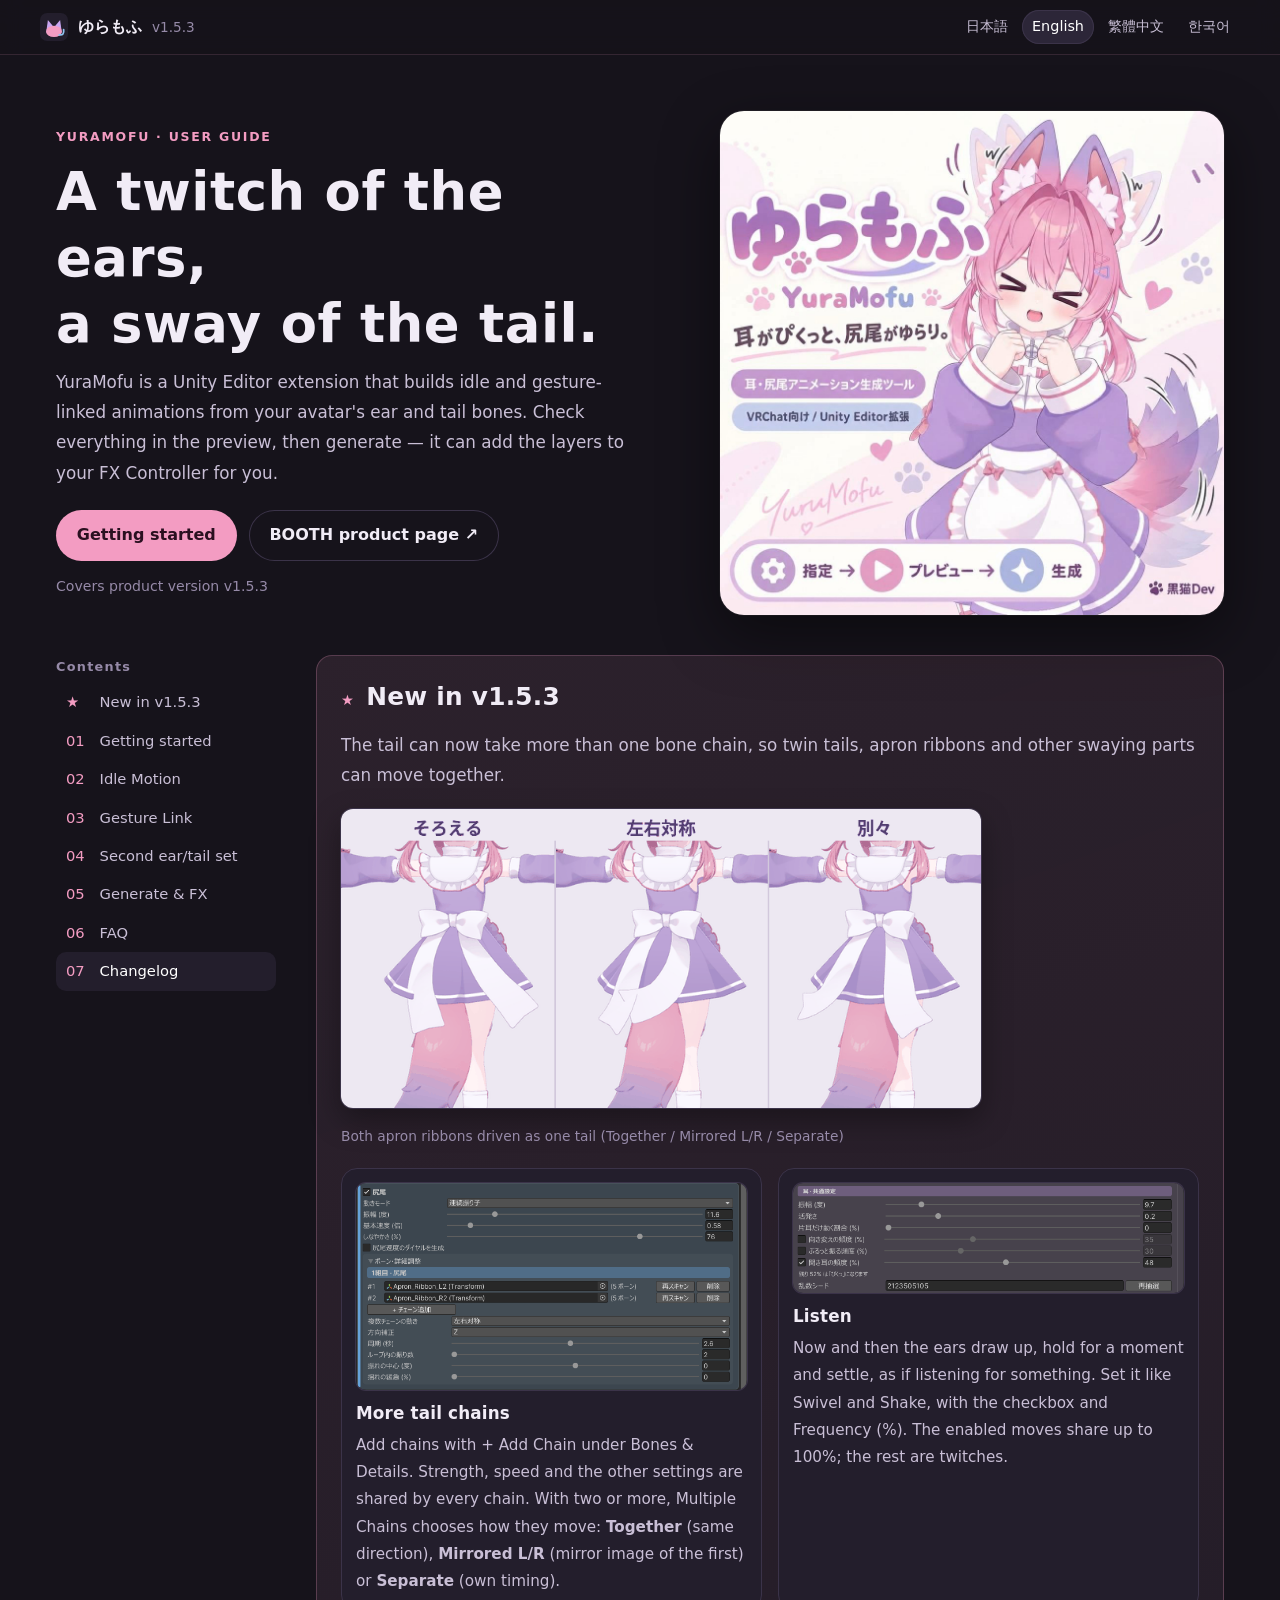
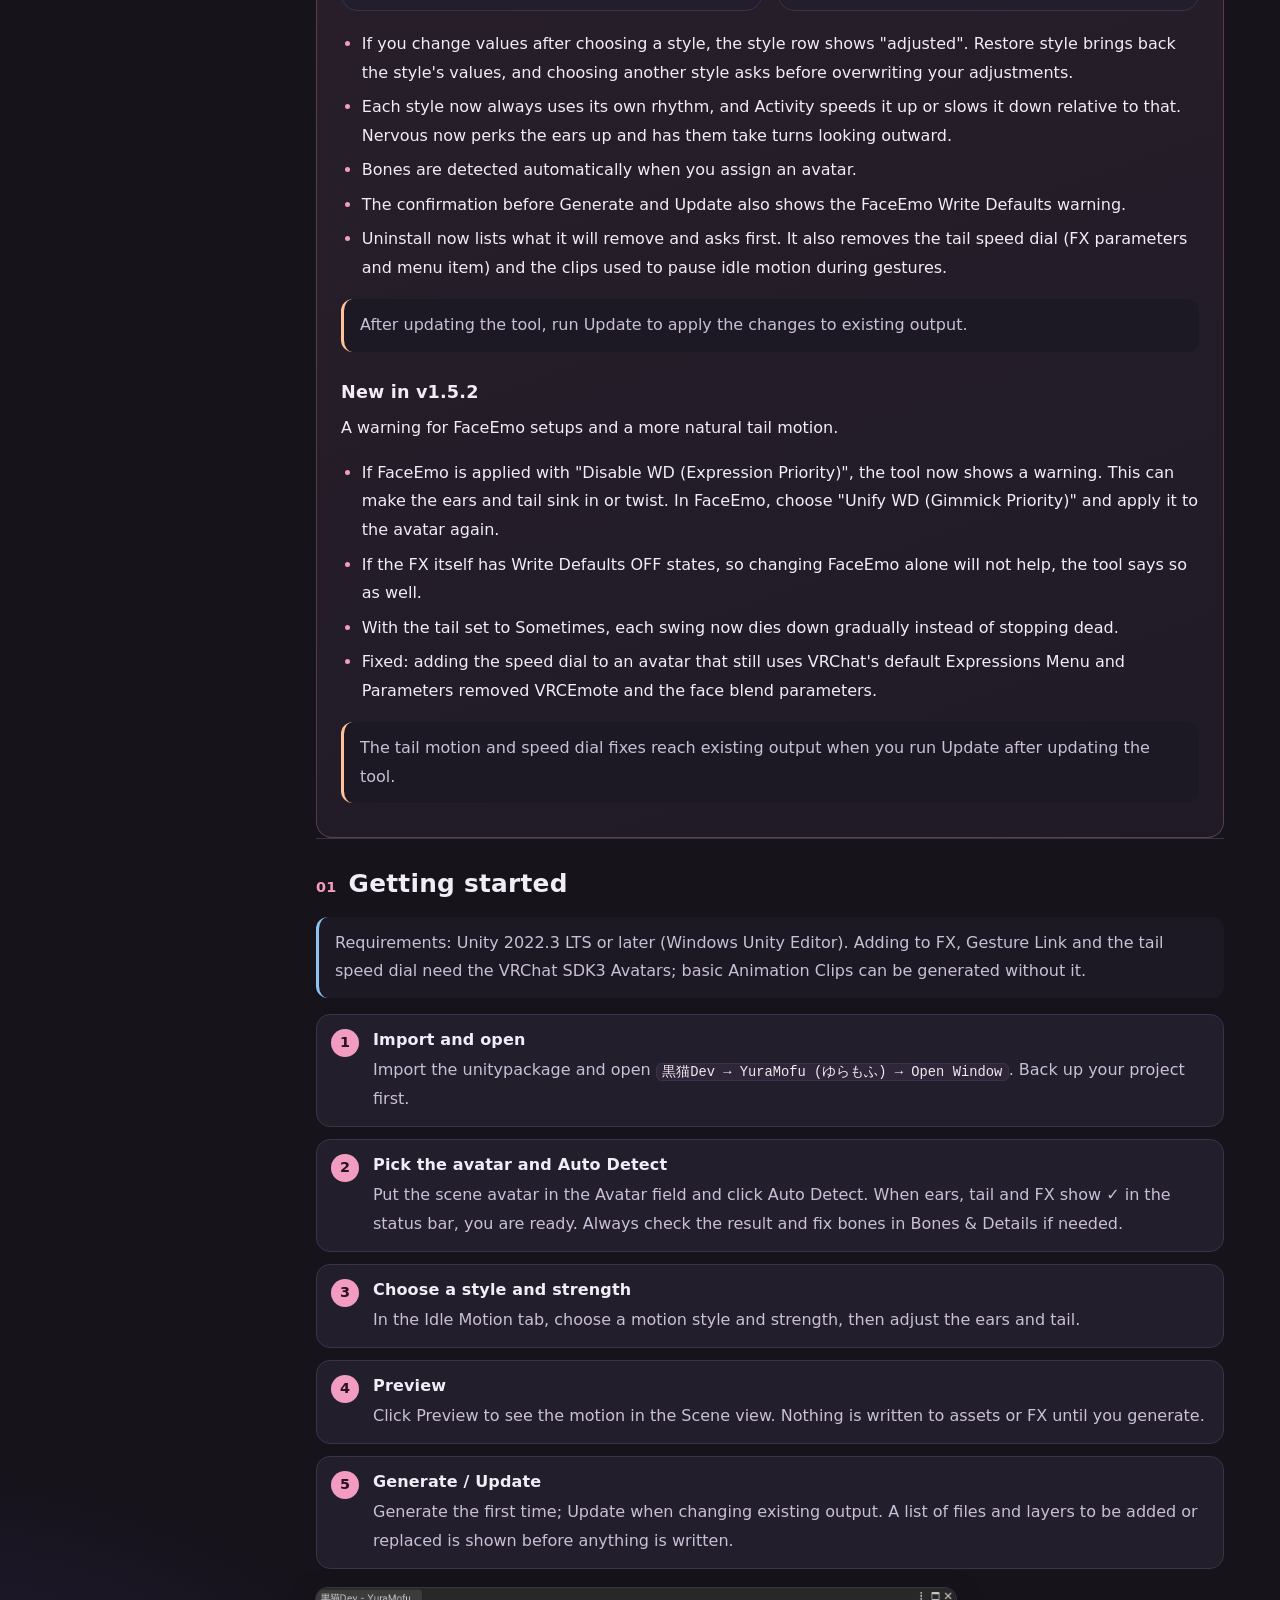
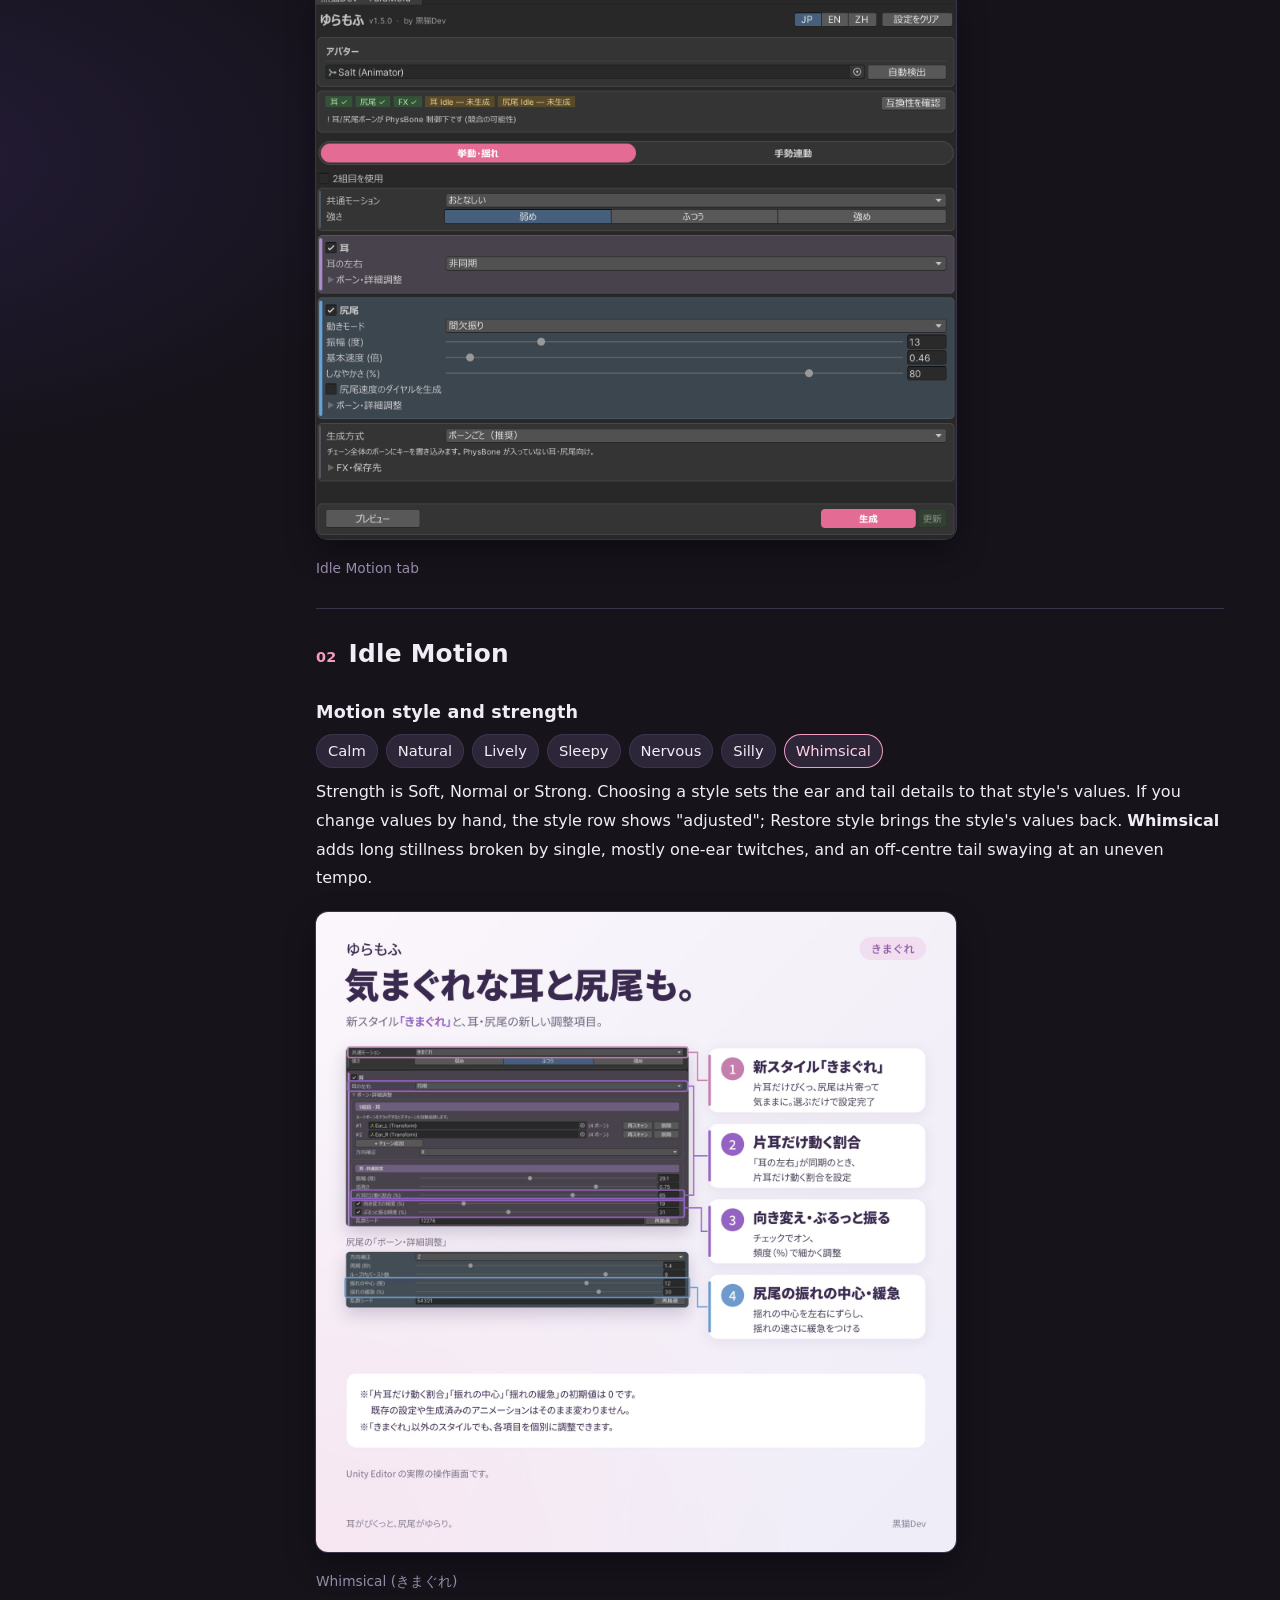
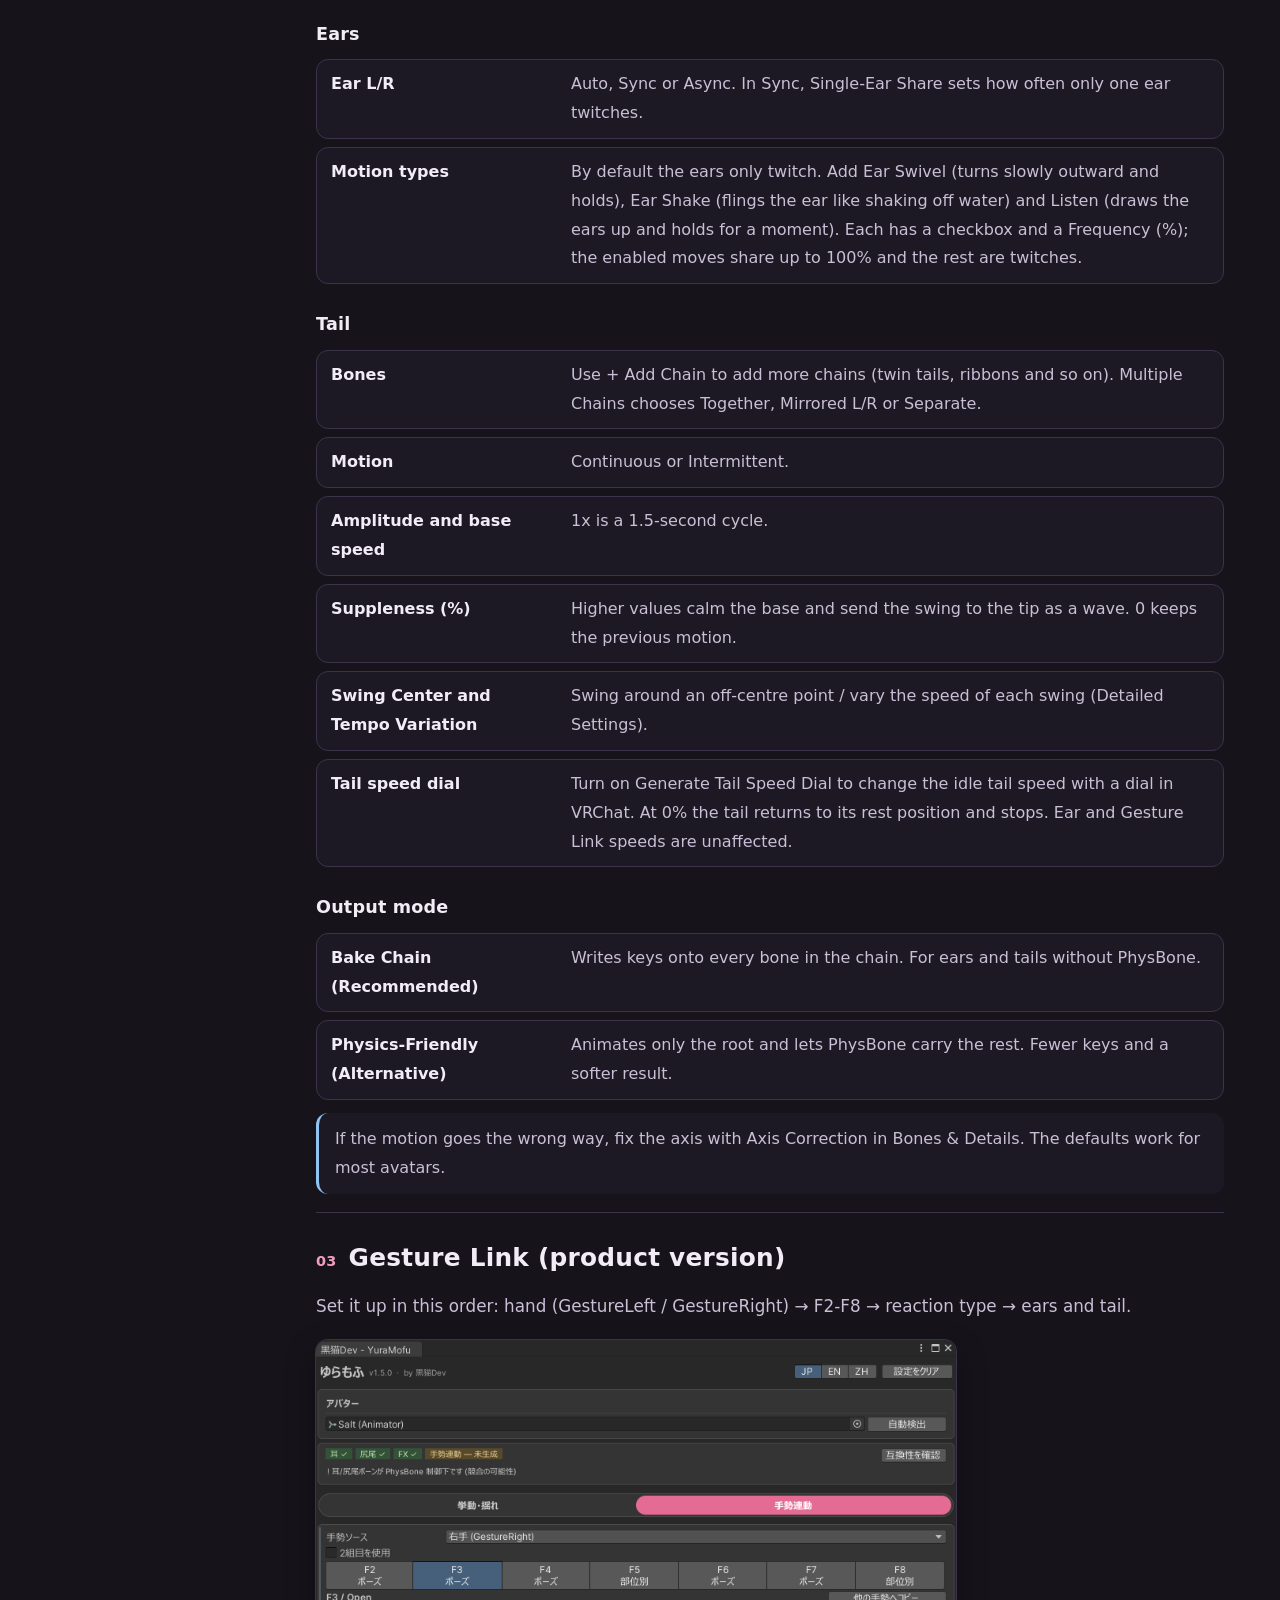
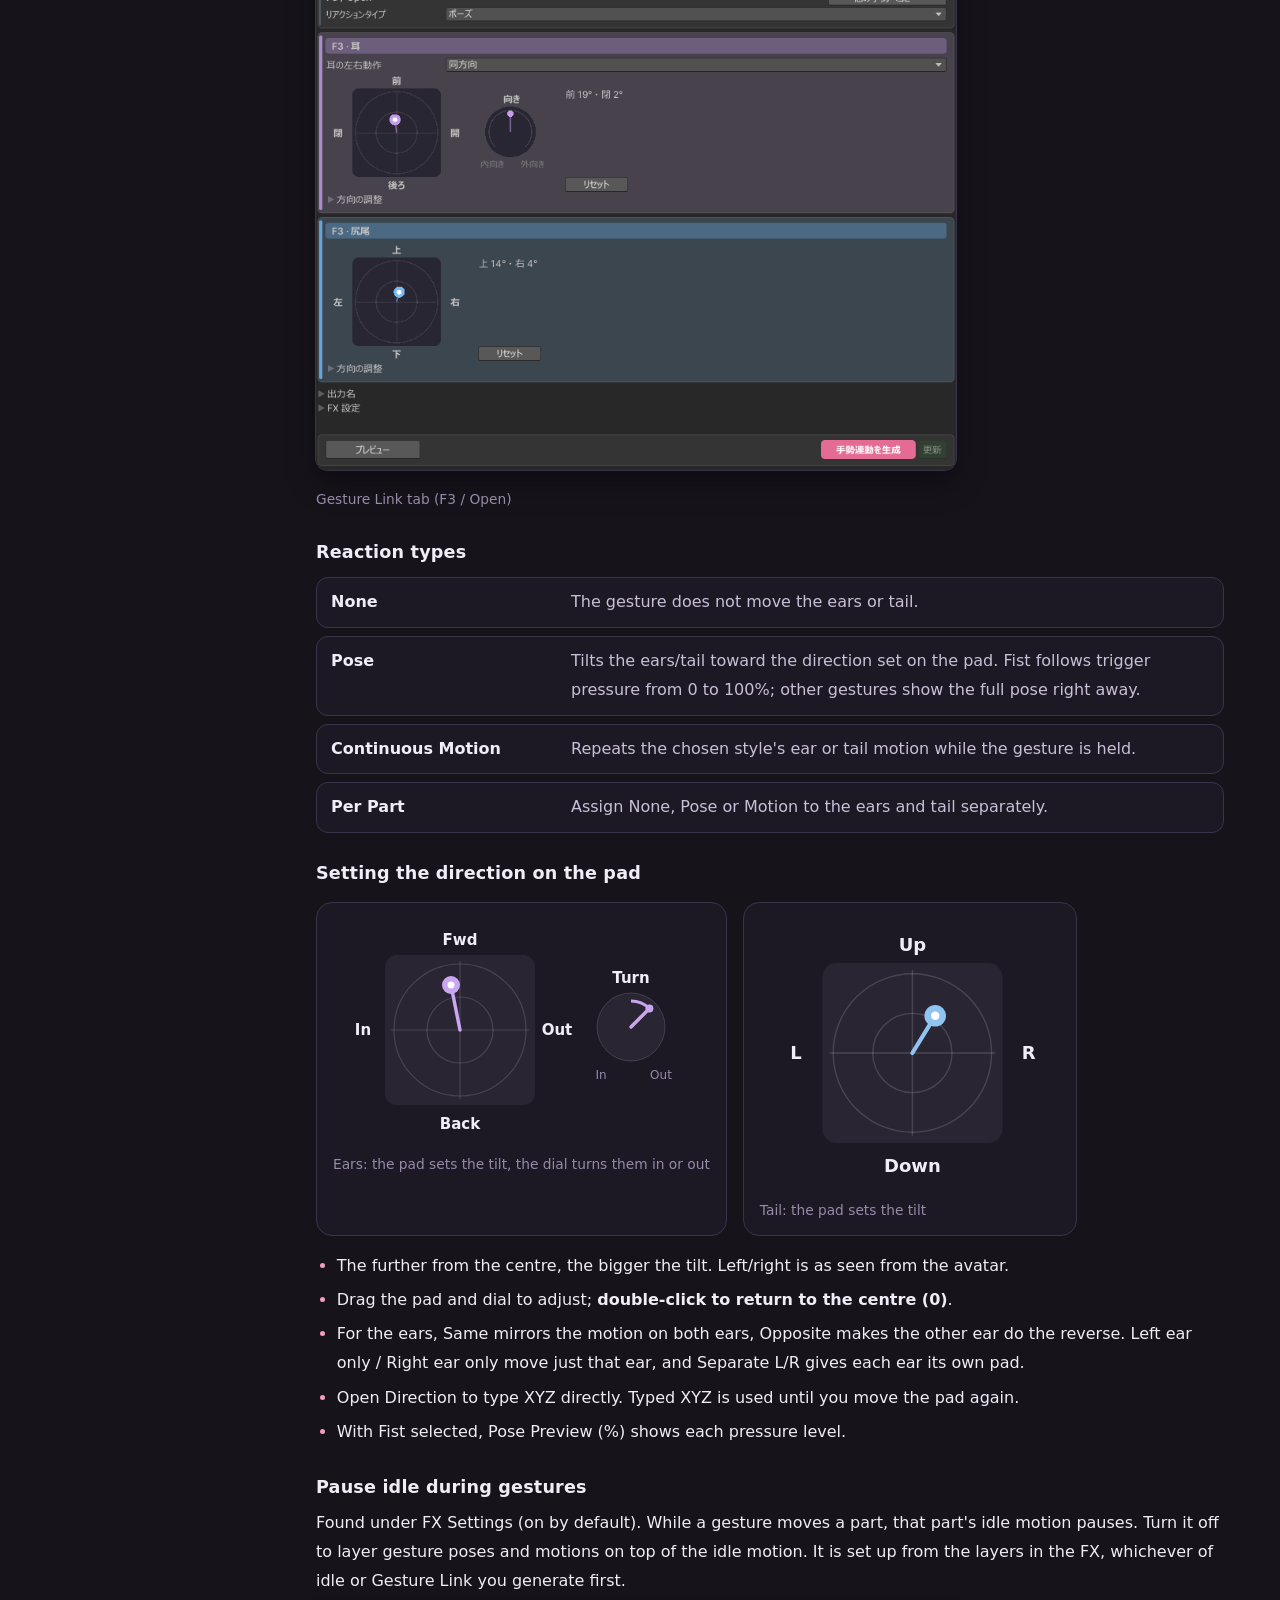
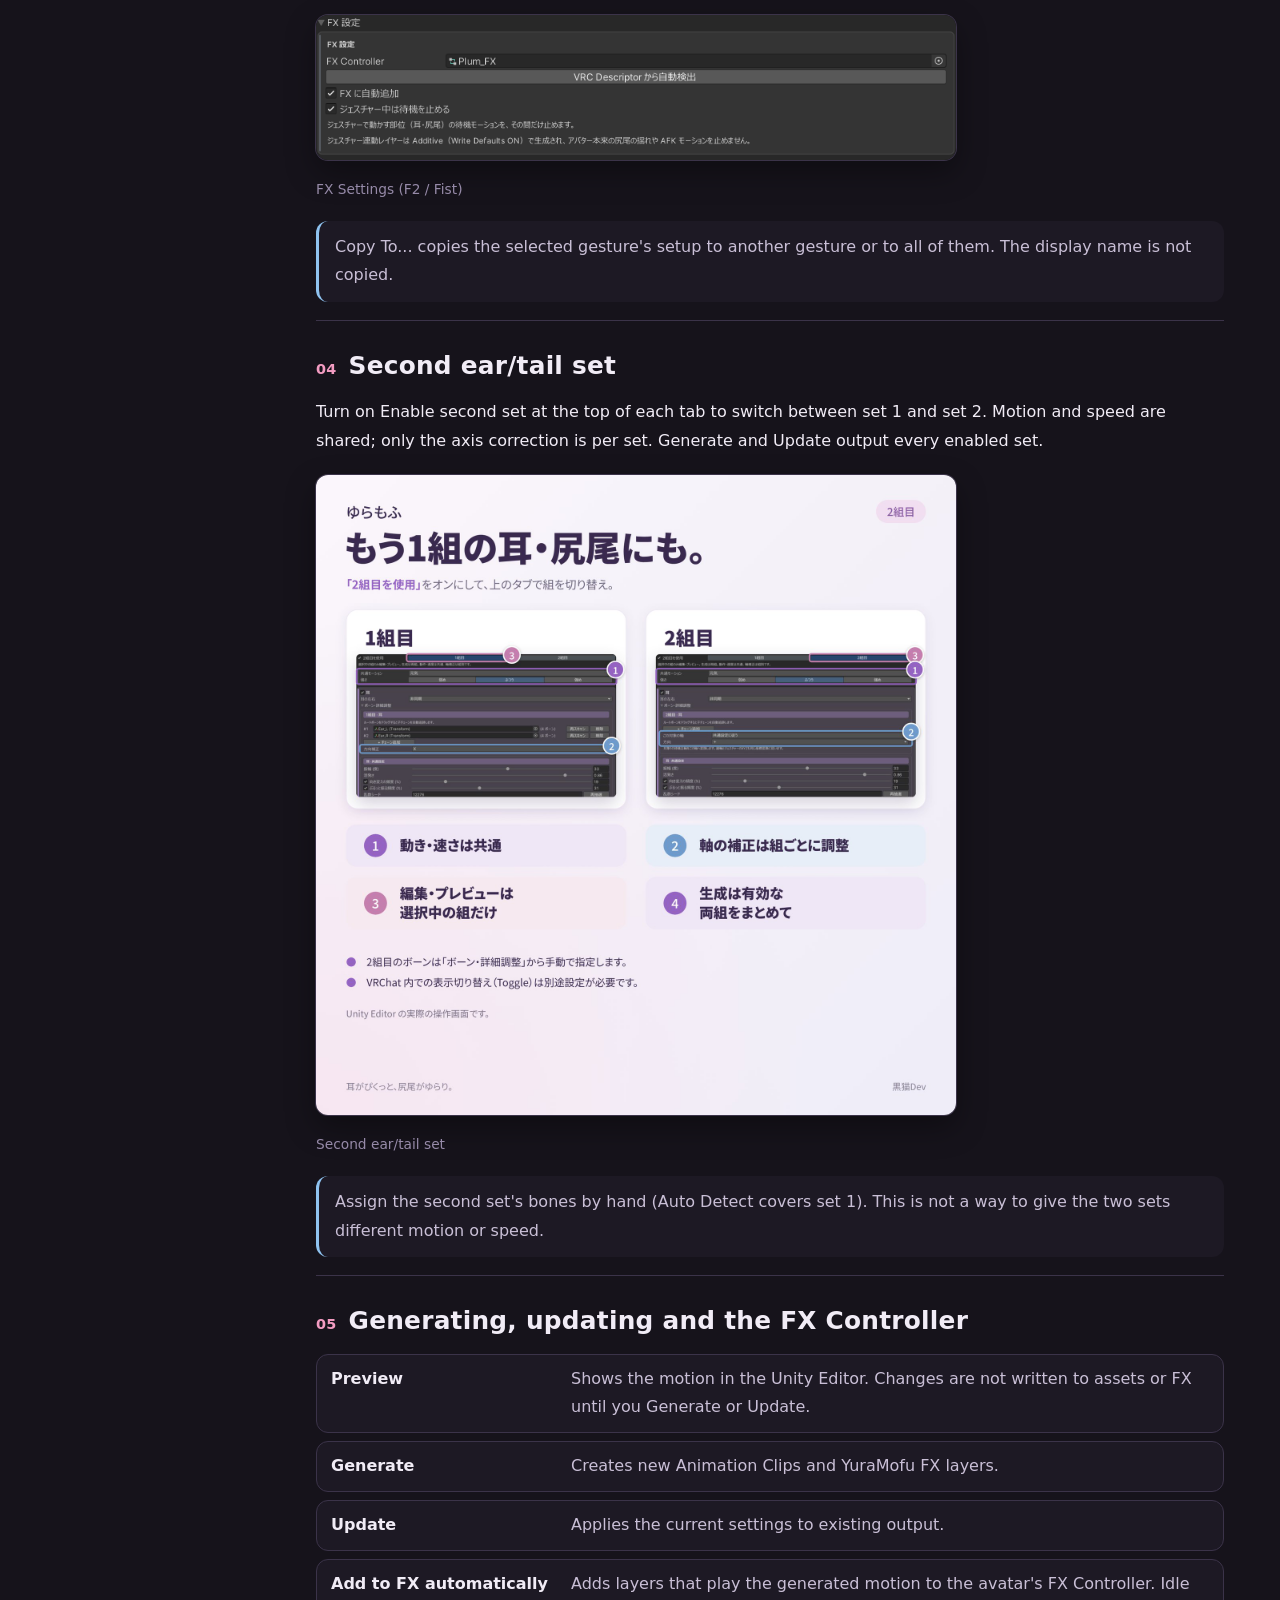
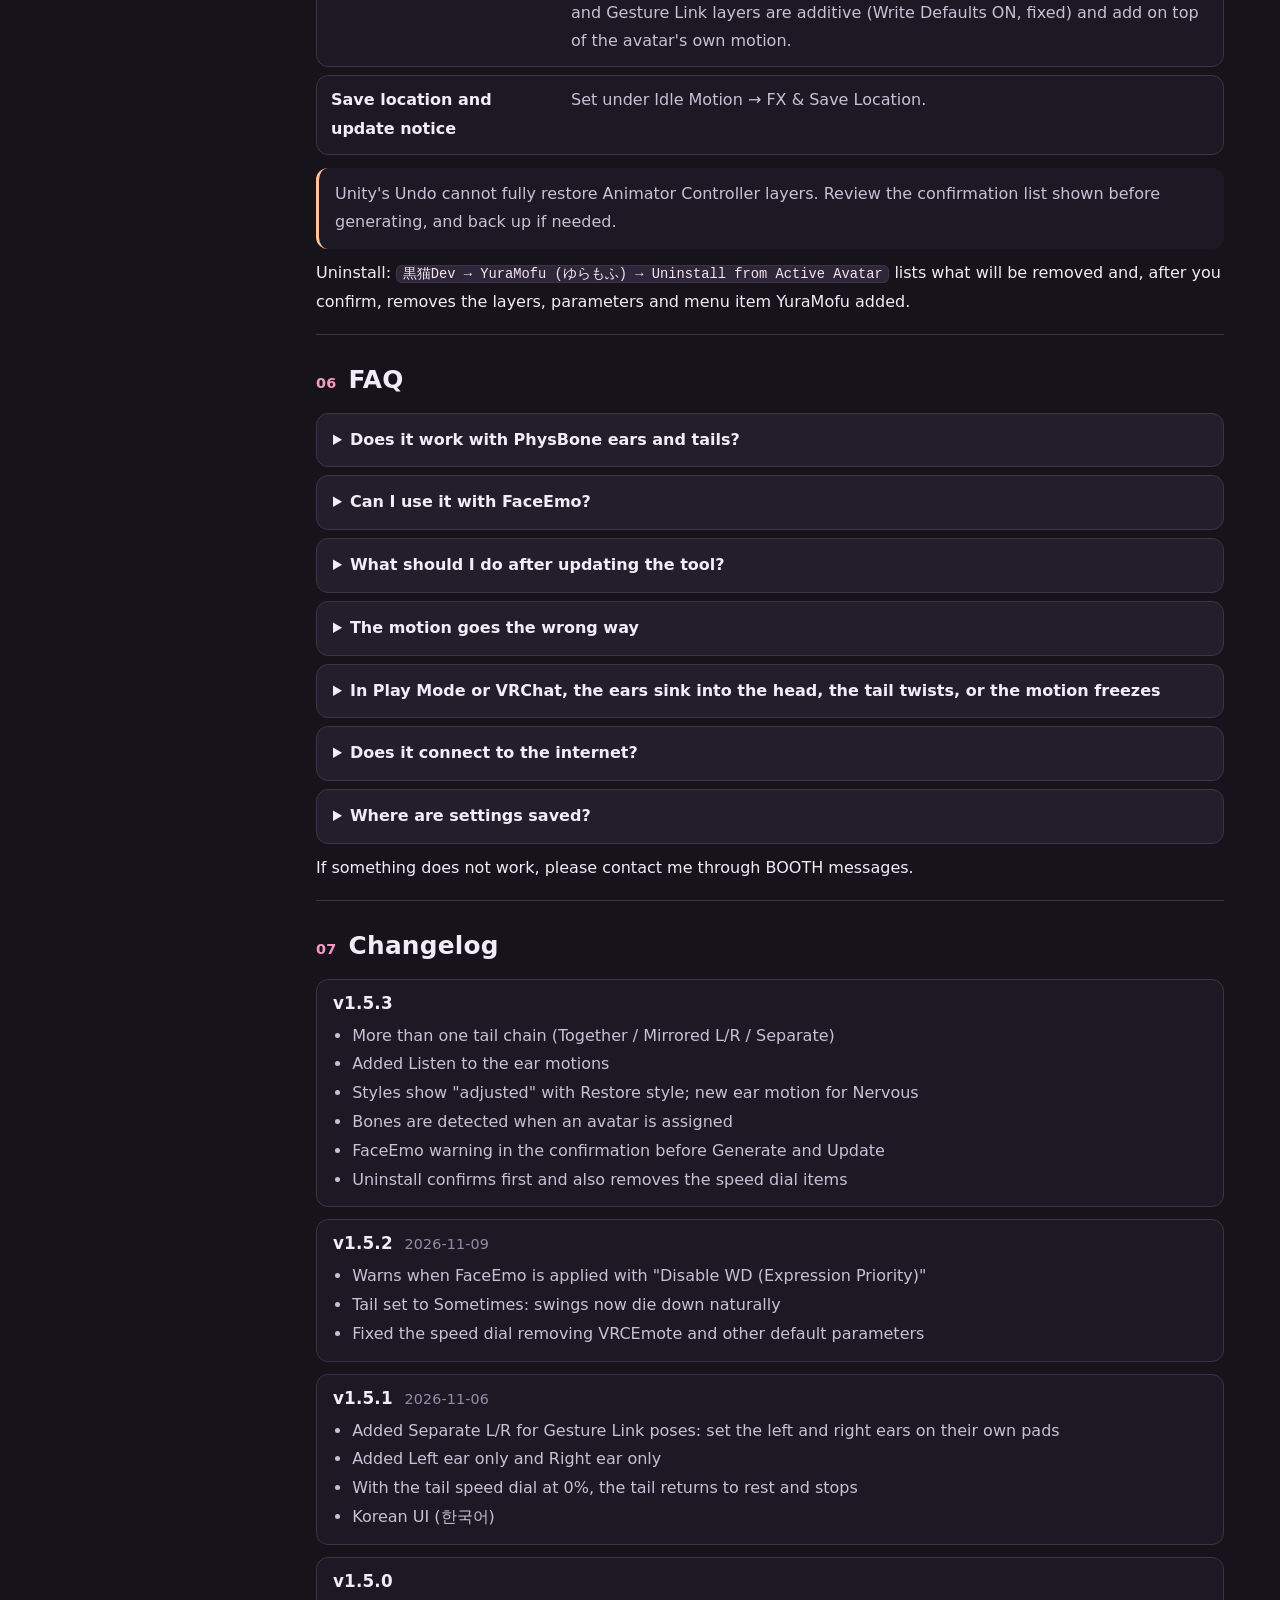
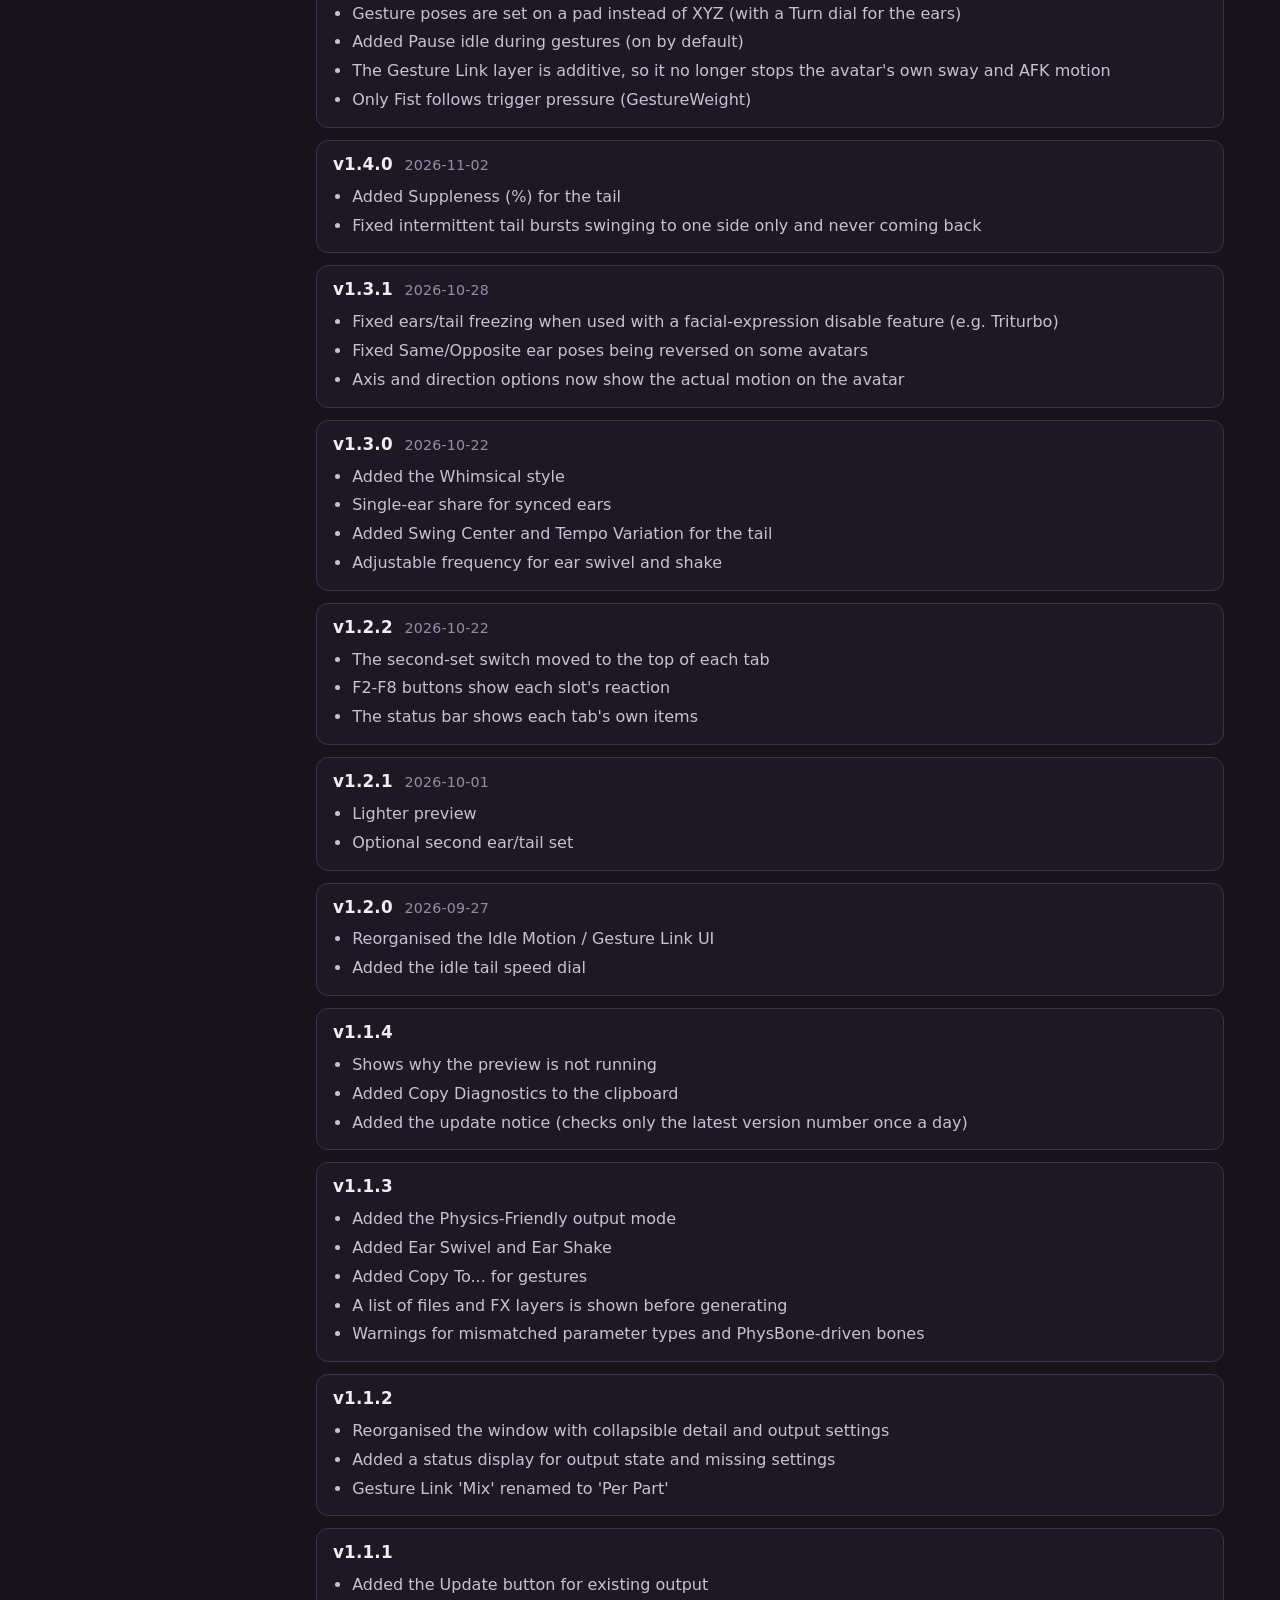
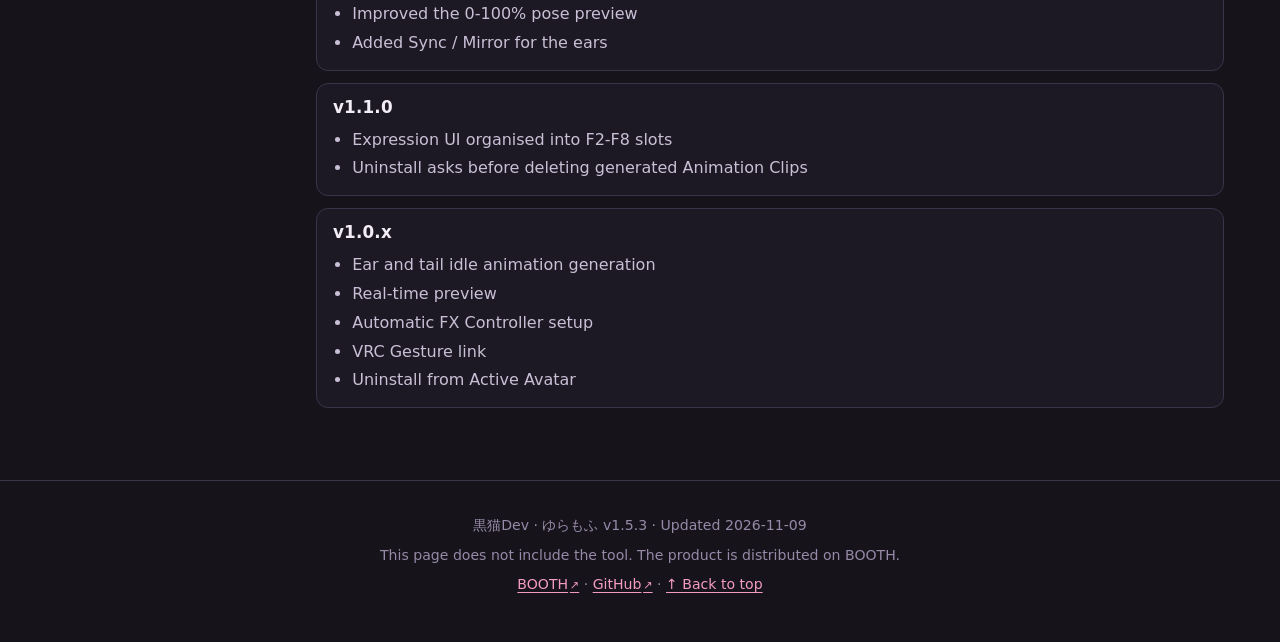
==== commit 9c3c27d1: "v1.5.3 guide" ====
--- a/en.html
+++ b/en.html
@@ -21,34 +21,35 @@
 </head>
 <body id="top">
 <a class="skip" href="#main">Skip to content</a>
-<header class="bar"><a class="brand" href="#top"><img src="favicon.svg" alt="" width="28" height="28">ゆらもふ <span>v1.5.2</span></a><nav class="langs" aria-label="Language"><a href="index.html" hreflang="ja" lang="ja">日本語</a><a href="en.html" aria-current="page" hreflang="en" lang="en">English</a><a href="zh.html" hreflang="zh-Hant" lang="zh-Hant">繁體中文</a><a href="ko.html" hreflang="ko" lang="ko">한국어</a></nav></header>
+<header class="bar"><a class="brand" href="#top"><img src="favicon.svg" alt="" width="28" height="28">ゆらもふ <span>v1.5.3</span></a><nav class="langs" aria-label="Language"><a href="index.html" hreflang="ja" lang="ja">日本語</a><a href="en.html" aria-current="page" hreflang="en" lang="en">English</a><a href="zh.html" hreflang="zh-Hant" lang="zh-Hant">繁體中文</a><a href="ko.html" hreflang="ko" lang="ko">한국어</a></nav></header>
 <div class="hero">
 <div class="hero-copy"><p class="eyebrow">YURAMOFU · USER GUIDE</p><h1>A twitch of the ears,<br>a sway of the tail.</h1><p class="lead">YuraMofu is a Unity Editor extension that builds idle and gesture-linked animations from your avatar's ear and tail bones. Check everything in the preview, then generate — it can add the layers to your FX Controller for you.</p>
 <div class="buttons"><a class="btn" href="#start">Getting started</a><a class="btn ghost" href="https://booth.pm/ja/items/8229167" target="_blank" rel="noopener">BOOTH product page ↗</a></div>
-<p class="badge">Covers product version v1.5.2</p></div>
+<p class="badge">Covers product version v1.5.3</p></div>
 <a class="hero-art zoom" href="assets/v150/main.jpg" data-caption="YuraMofu main image"><img src="assets/v150/main.jpg" alt="YuraMofu main image" width="1024" height="1024" fetchpriority="high"></a></div>
 <div class="layout">
-<nav class="toc" aria-label="Contents"><p>Contents</p><ol><li><a href="#new"><span class="num">★</span>New in v1.5.2</a></li><li><a href="#start"><span class="num">01</span>Getting started</a></li><li><a href="#idle"><span class="num">02</span>Idle Motion</a></li><li><a href="#gesture"><span class="num">03</span>Gesture Link</a></li><li><a href="#set2"><span class="num">04</span>Second ear/tail set</a></li><li><a href="#output"><span class="num">05</span>Generate & FX</a></li><li><a href="#faq"><span class="num">06</span>FAQ</a></li><li><a href="#log"><span class="num">07</span>Changelog</a></li></ol></nav>
+<nav class="toc" aria-label="Contents"><p>Contents</p><ol><li><a href="#new"><span class="num">★</span>New in v1.5.3</a></li><li><a href="#start"><span class="num">01</span>Getting started</a></li><li><a href="#idle"><span class="num">02</span>Idle Motion</a></li><li><a href="#gesture"><span class="num">03</span>Gesture Link</a></li><li><a href="#set2"><span class="num">04</span>Second ear/tail set</a></li><li><a href="#output"><span class="num">05</span>Generate & FX</a></li><li><a href="#faq"><span class="num">06</span>FAQ</a></li><li><a href="#log"><span class="num">07</span>Changelog</a></li></ol></nav>
 <main id="main">
-<section id="new" class="sec new"><h2><span class="num">★</span>New in v1.5.2</h2><p class="lead">A warning for FaceEmo setups and a more natural tail motion.</p>
+<section id="new" class="sec new"><h2><span class="num">★</span>New in v1.5.3</h2><p class="lead">The tail can now take more than one bone chain, so twin tails, apron ribbons and other swaying parts can move together.</p>
+<figure class="shot "><a class="zoom" href="assets/v150/tail_chains.gif" data-caption="Both apron ribbons driven as one tail (Together / Mirrored L/R / Separate)"><img src="assets/v150/tail_chains.gif" alt="Both apron ribbons driven as one tail (Together / Mirrored L/R / Separate)" width="810" height="378" loading="lazy" decoding="async"></a><figcaption>Both apron ribbons driven as one tail (Together / Mirrored L/R / Separate)</figcaption></figure>
+<div class="cards"><article class="card"><a class="zoom" href="assets/v150/ui_tail_chains.png" data-caption="More tail chains"><img src="assets/v150/ui_tail_chains.png" alt="More tail chains" width="704" height="372" loading="lazy" decoding="async"></a><h4>More tail chains</h4><p>Add chains with + Add Chain under Bones & Details. Strength, speed and the other settings are shared by every chain. With two or more, Multiple Chains chooses how they move: <strong>Together</strong> (same direction), <strong>Mirrored L/R</strong> (mirror image of the first) or <strong>Separate</strong> (own timing).</p></article><article class="card"><a class="zoom" href="assets/v150/ui_ear_listen.png" data-caption="Listen"><img src="assets/v150/ui_ear_listen.png" alt="Listen" width="676" height="190" loading="lazy" decoding="async"></a><h4>Listen</h4><p>Now and then the ears draw up, hold for a moment and settle, as if listening for something. Set it like Swivel and Shake, with the checkbox and Frequency (%). The enabled moves share up to 100%; the rest are twitches.</p></article></div>
+<ul class="list"><li>If you change values after choosing a style, the style row shows "adjusted". Restore style brings back the style's values, and choosing another style asks before overwriting your adjustments.</li><li>Each style now always uses its own rhythm, and Activity speeds it up or slows it down relative to that. Nervous now perks the ears up and has them take turns looking outward.</li><li>Bones are detected automatically when you assign an avatar.</li><li>The confirmation before Generate and Update also shows the FaceEmo Write Defaults warning.</li><li>Uninstall now lists what it will remove and asks first. It also removes the tail speed dial (FX parameters and menu item) and the clips used to pause idle motion during gestures.</li></ul>
+<p class="note warn">After updating the tool, run Update to apply the changes to existing output.</p>
+<h3>New in v1.5.2</h3>
+<p>A warning for FaceEmo setups and a more natural tail motion.</p>
 <ul class="list"><li>If FaceEmo is applied with "Disable WD (Expression Priority)", the tool now shows a warning. This can make the ears and tail sink in or twist. In FaceEmo, choose "Unify WD (Gimmick Priority)" and apply it to the avatar again.</li><li>If the FX itself has Write Defaults OFF states, so changing FaceEmo alone will not help, the tool says so as well.</li><li>With the tail set to Sometimes, each swing now dies down gradually instead of stopping dead.</li><li>Fixed: adding the speed dial to an avatar that still uses VRChat's default Expressions Menu and Parameters removed VRCEmote and the face blend parameters.</li></ul>
-<p class="note warn">The tail motion and speed dial fixes reach existing output when you run Update after updating the tool.</p>
-<h3>New in v1.5.1</h3>
-<p>Gesture poses can now move the left and right ears separately.</p>
-<div class="cards"><article class="card"><a class="zoom" href="assets/v150/ui_ear_separate.png" data-caption="Each ear on its own"><img src="assets/v150/ui_ear_separate.png" alt="Each ear on its own" width="810" height="290" loading="lazy" decoding="async"></a><h4>Each ear on its own</h4><p>Choose Separate L/R under Ear L/R Behavior to get a pad and a Turn dial for each ear. The pads are laid out as the avatar is seen from the front (like the Scene view) and titled with the ear bone names; drag a pad outward to open that ear.</p></article></div>
-<ul class="list"><li>Added Left ear only and Right ear only: one ear moves and the other stays where it is.</li><li>With the tail speed dial at 0%, the tail now eases back to its rest position and stops, instead of freezing mid-swing.</li><li>The tool UI is now available in Korean (한국어). Switch with KO at the top right.</li></ul>
-<p class="note warn">After updating the tool, run Update to apply the speed dial change to existing output.</p></section>
+<p class="note warn">The tail motion and speed dial fixes reach existing output when you run Update after updating the tool.</p></section>
 <section id="start" class="sec"><h2><span class="num">01</span>Getting started</h2><p class="note">Requirements: Unity 2022.3 LTS or later (Windows Unity Editor). Adding to FX, Gesture Link and the tail speed dial need the VRChat SDK3 Avatars; basic Animation Clips can be generated without it.</p>
 <ol class="steps"><li><h4>Import and open</h4><p>Import the unitypackage and open <code>黒猫Dev → YuraMofu (ゆらもふ) → Open Window</code>. Back up your project first.</p></li><li><h4>Pick the avatar and Auto Detect</h4><p>Put the scene avatar in the Avatar field and click Auto Detect. When ears, tail and FX show ✓ in the status bar, you are ready. Always check the result and fix bones in Bones & Details if needed.</p></li><li><h4>Choose a style and strength</h4><p>In the Idle Motion tab, choose a motion style and strength, then adjust the ears and tail.</p></li><li><h4>Preview</h4><p>Click Preview to see the motion in the Scene view. Nothing is written to assets or FX until you generate.</p></li><li><h4>Generate / Update</h4><p>Generate the first time; Update when changing existing output. A list of files and layers to be added or replaced is shown before anything is written.</p></li></ol>
 <figure class="shot "><a class="zoom" href="assets/v150/ui_idle.png" data-caption="Idle Motion tab"><img src="assets/v150/ui_idle.png" alt="Idle Motion tab" width="810" height="698" loading="lazy" decoding="async"></a><figcaption>Idle Motion tab</figcaption></figure></section>
 <section id="idle" class="sec"><h2><span class="num">02</span>Idle Motion</h2><h3>Motion style and strength</h3>
 <ul class="chips"><li>Calm</li><li>Natural</li><li>Lively</li><li>Sleepy</li><li>Nervous</li><li>Silly</li><li>Whimsical</li></ul>
-<p>Strength is Soft, Normal or Strong. Choosing a style sets the ear and tail details to that style's values. <strong>Whimsical</strong> adds long stillness broken by single, mostly one-ear twitches, and an off-centre tail swaying at an uneven tempo.</p>
+<p>Strength is Soft, Normal or Strong. Choosing a style sets the ear and tail details to that style's values. If you change values by hand, the style row shows "adjusted"; Restore style brings the style's values back. <strong>Whimsical</strong> adds long stillness broken by single, mostly one-ear twitches, and an off-centre tail swaying at an uneven tempo.</p>
 <figure class="shot "><a class="zoom" href="assets/v150/kimagure.jpg" data-caption="Whimsical (きまぐれ)"><img src="assets/v150/kimagure.jpg" alt="Whimsical (きまぐれ)" width="1600" height="1600" loading="lazy" decoding="async"></a><figcaption>Whimsical (きまぐれ)</figcaption></figure>
 <h3>Ears</h3>
-<dl class="terms"><div><dt>Ear L/R</dt><dd>Auto, Sync or Async. In Sync, Single-Ear Share sets how often only one ear twitches.</dd></div><div><dt>Motion types</dt><dd>By default the ears only twitch. Add Ear Swivel (turns slowly outward and holds) and Ear Shake (flings the ear like shaking off water). Each has a checkbox and a Frequency (%).</dd></div></dl>
+<dl class="terms"><div><dt>Ear L/R</dt><dd>Auto, Sync or Async. In Sync, Single-Ear Share sets how often only one ear twitches.</dd></div><div><dt>Motion types</dt><dd>By default the ears only twitch. Add Ear Swivel (turns slowly outward and holds), Ear Shake (flings the ear like shaking off water) and Listen (draws the ears up and holds for a moment). Each has a checkbox and a Frequency (%); the enabled moves share up to 100% and the rest are twitches.</dd></div></dl>
 <h3>Tail</h3>
-<dl class="terms"><div><dt>Motion</dt><dd>Continuous or Intermittent.</dd></div><div><dt>Amplitude and base speed</dt><dd>1x is a 1.5-second cycle.</dd></div><div><dt>Suppleness (%)</dt><dd>Higher values calm the base and send the swing to the tip as a wave. 0 keeps the previous motion.</dd></div><div><dt>Swing Center and Tempo Variation</dt><dd>Swing around an off-centre point / vary the speed of each swing (Detailed Settings).</dd></div><div><dt>Tail speed dial</dt><dd>Turn on Generate Tail Speed Dial to change the idle tail speed with a dial in VRChat. At 0% the tail returns to its rest position and stops. Ear and Gesture Link speeds are unaffected.</dd></div></dl>
+<dl class="terms"><div><dt>Bones</dt><dd>Use + Add Chain to add more chains (twin tails, ribbons and so on). Multiple Chains chooses Together, Mirrored L/R or Separate.</dd></div><div><dt>Motion</dt><dd>Continuous or Intermittent.</dd></div><div><dt>Amplitude and base speed</dt><dd>1x is a 1.5-second cycle.</dd></div><div><dt>Suppleness (%)</dt><dd>Higher values calm the base and send the swing to the tip as a wave. 0 keeps the previous motion.</dd></div><div><dt>Swing Center and Tempo Variation</dt><dd>Swing around an off-centre point / vary the speed of each swing (Detailed Settings).</dd></div><div><dt>Tail speed dial</dt><dd>Turn on Generate Tail Speed Dial to change the idle tail speed with a dial in VRChat. At 0% the tail returns to its rest position and stops. Ear and Gesture Link speeds are unaffected.</dd></div></dl>
 <h3>Output mode</h3>
 <dl class="terms"><div><dt>Bake Chain (Recommended)</dt><dd>Writes keys onto every bone in the chain. For ears and tails without PhysBone.</dd></div><div><dt>Physics-Friendly (Alternative)</dt><dd>Animates only the root and lets PhysBone carry the rest. Fewer keys and a softer result.</dd></div></dl>
 <p class="note">If the motion goes the wrong way, fix the axis with Axis Correction in Bones & Details. The defaults work for most avatars.</p></section>
@@ -85,12 +86,12 @@
 <p class="note">Assign the second set's bones by hand (Auto Detect covers set 1). This is not a way to give the two sets different motion or speed.</p></section>
 <section id="output" class="sec"><h2><span class="num">05</span>Generating, updating and the FX Controller</h2><dl class="terms"><div><dt>Preview</dt><dd>Shows the motion in the Unity Editor. Changes are not written to assets or FX until you Generate or Update.</dd></div><div><dt>Generate</dt><dd>Creates new Animation Clips and YuraMofu FX layers.</dd></div><div><dt>Update</dt><dd>Applies the current settings to existing output.</dd></div><div><dt>Add to FX automatically</dt><dd>Adds layers that play the generated motion to the avatar's FX Controller. Idle and Gesture Link layers are additive (Write Defaults ON, fixed) and add on top of the avatar's own motion.</dd></div><div><dt>Save location and update notice</dt><dd>Set under Idle Motion → FX & Save Location.</dd></div></dl>
 <p class="note warn">Unity's Undo cannot fully restore Animator Controller layers. Review the confirmation list shown before generating, and back up if needed.</p>
-<p>Uninstall: <code>黒猫Dev → YuraMofu (ゆらもふ) → Uninstall from Active Avatar</code> removes the layers YuraMofu added to the FX.</p></section>
+<p>Uninstall: <code>黒猫Dev → YuraMofu (ゆらもふ) → Uninstall from Active Avatar</code> lists what will be removed and, after you confirm, removes the layers, parameters and menu item YuraMofu added.</p></section>
 <section id="faq" class="sec"><h2><span class="num">06</span>FAQ</h2><details><summary>Does it work with PhysBone ears and tails?</summary><p>Yes. Use Check compatibility in the status bar to check Is Animated and more. To leave the sway to PhysBone, use the Physics-Friendly output mode.</p></details><details><summary>Can I use it with FaceEmo?</summary><p>Generate FaceEmo first, then YuraMofu. Regenerating FaceEmo rebuilds the FX, so point YuraMofu at the new FX and regenerate it too.</p></details><details><summary>What should I do after updating the tool?</summary><p>Run Update after importing to apply fixes to existing output. If some output is missing, run Generate.</p></details><details><summary>The motion goes the wrong way</summary><p>For idle motion, use Axis Correction in Bones & Details. For gesture poses, set the direction on the pad.</p></details><details><summary>In Play Mode or VRChat, the ears sink into the head, the tail twists, or the motion freezes</summary><p>This happens when the FX mixes Write Defaults ON and OFF. It is often caused by FaceEmo or a face tracking expression-disable feature (such as Triturbo add-ons), and it breaks the idle motion, which needs Write Defaults ON. Changing bones or directions will not fix it. Temporarily remove the likely gimmick, check in Play Mode, and make Write Defaults consistent across the FX. With FaceEmo, do this first, then generate FaceEmo and then YuraMofu. If it still does not work, please send the result of <code>黒猫Dev → YuraMofu (ゆらもふ) → Copy Diagnostics</code> through BOOTH messages.</p></details><details><summary>Does it connect to the internet?</summary><p>Once a day it checks for the latest version only. No project or avatar information is sent. You can turn it off under FX & Save Location, and it works offline.</p></details><details><summary>Where are settings saved?</summary><p>The window keeps the last set of settings per project. Clear Settings resets them (generated animations and layers are not deleted).</p></details>
 <p>If something does not work, please contact me through BOOTH messages.</p></section>
-<section id="log" class="sec"><h2><span class="num">07</span>Changelog</h2><div class="log"><article><h3>v1.5.2 <span>2026-11-09</span></h3><ul><li>Warns when FaceEmo is applied with "Disable WD (Expression Priority)"</li><li>Tail set to Sometimes: swings now die down naturally</li><li>Fixed the speed dial removing VRCEmote and other default parameters</li></ul></article><article><h3>v1.5.1 <span>2026-11-06</span></h3><ul><li>Added Separate L/R for Gesture Link poses: set the left and right ears on their own pads</li><li>Added Left ear only and Right ear only</li><li>With the tail speed dial at 0%, the tail returns to rest and stops</li><li>Korean UI (한국어)</li></ul></article><article><h3>v1.5.0</h3><ul><li>Gesture poses are set on a pad instead of XYZ (with a Turn dial for the ears)</li><li>Added Pause idle during gestures (on by default)</li><li>The Gesture Link layer is additive, so it no longer stops the avatar's own sway and AFK motion</li><li>Only Fist follows trigger pressure (GestureWeight)</li></ul></article><article><h3>v1.4.0 <span>2026-11-02</span></h3><ul><li>Added Suppleness (%) for the tail</li><li>Fixed intermittent tail bursts swinging to one side only and never coming back</li></ul></article><article><h3>v1.3.1 <span>2026-10-28</span></h3><ul><li>Fixed ears/tail freezing when used with a facial-expression disable feature (e.g. Triturbo)</li><li>Fixed Same/Opposite ear poses being reversed on some avatars</li><li>Axis and direction options now show the actual motion on the avatar</li></ul></article><article><h3>v1.3.0 <span>2026-10-22</span></h3><ul><li>Added the Whimsical style</li><li>Single-ear share for synced ears</li><li>Added Swing Center and Tempo Variation for the tail</li><li>Adjustable frequency for ear swivel and shake</li></ul></article><article><h3>v1.2.2 <span>2026-10-22</span></h3><ul><li>The second-set switch moved to the top of each tab</li><li>F2-F8 buttons show each slot's reaction</li><li>The status bar shows each tab's own items</li></ul></article><article><h3>v1.2.1 <span>2026-10-01</span></h3><ul><li>Lighter preview</li><li>Optional second ear/tail set</li></ul></article><article><h3>v1.2.0 <span>2026-09-27</span></h3><ul><li>Reorganised the Idle Motion / Gesture Link UI</li><li>Added the idle tail speed dial</li></ul></article><article><h3>v1.1.4</h3><ul><li>Shows why the preview is not running</li><li>Added Copy Diagnostics to the clipboard</li><li>Added the update notice (checks only the latest version number once a day)</li></ul></article><article><h3>v1.1.3</h3><ul><li>Added the Physics-Friendly output mode</li><li>Added Ear Swivel and Ear Shake</li><li>Added Copy To... for gestures</li><li>A list of files and FX layers is shown before generating</li><li>Warnings for mismatched parameter types and PhysBone-driven bones</li></ul></article><article><h3>v1.1.2</h3><ul><li>Reorganised the window with collapsible detail and output settings</li><li>Added a status display for output state and missing settings</li><li>Gesture Link 'Mix' renamed to 'Per Part'</li></ul></article><article><h3>v1.1.1</h3><ul><li>Added the Update button for existing output</li><li>Improved the 0-100% pose preview</li><li>Added Sync / Mirror for the ears</li></ul></article><article><h3>v1.1.0</h3><ul><li>Expression UI organised into F2-F8 slots</li><li>Uninstall asks before deleting generated Animation Clips</li></ul></article><article><h3>v1.0.x</h3><ul><li>Ear and tail idle animation generation</li><li>Real-time preview</li><li>Automatic FX Controller setup</li><li>VRC Gesture link</li><li>Uninstall from Active Avatar</li></ul></article></div></section>
+<section id="log" class="sec"><h2><span class="num">07</span>Changelog</h2><div class="log"><article><h3>v1.5.3</h3><ul><li>More than one tail chain (Together / Mirrored L/R / Separate)</li><li>Added Listen to the ear motions</li><li>Styles show "adjusted" with Restore style; new ear motion for Nervous</li><li>Bones are detected when an avatar is assigned</li><li>FaceEmo warning in the confirmation before Generate and Update</li><li>Uninstall confirms first and also removes the speed dial items</li></ul></article><article><h3>v1.5.2 <span>2026-11-09</span></h3><ul><li>Warns when FaceEmo is applied with "Disable WD (Expression Priority)"</li><li>Tail set to Sometimes: swings now die down naturally</li><li>Fixed the speed dial removing VRCEmote and other default parameters</li></ul></article><article><h3>v1.5.1 <span>2026-11-06</span></h3><ul><li>Added Separate L/R for Gesture Link poses: set the left and right ears on their own pads</li><li>Added Left ear only and Right ear only</li><li>With the tail speed dial at 0%, the tail returns to rest and stops</li><li>Korean UI (한국어)</li></ul></article><article><h3>v1.5.0</h3><ul><li>Gesture poses are set on a pad instead of XYZ (with a Turn dial for the ears)</li><li>Added Pause idle during gestures (on by default)</li><li>The Gesture Link layer is additive, so it no longer stops the avatar's own sway and AFK motion</li><li>Only Fist follows trigger pressure (GestureWeight)</li></ul></article><article><h3>v1.4.0 <span>2026-11-02</span></h3><ul><li>Added Suppleness (%) for the tail</li><li>Fixed intermittent tail bursts swinging to one side only and never coming back</li></ul></article><article><h3>v1.3.1 <span>2026-10-28</span></h3><ul><li>Fixed ears/tail freezing when used with a facial-expression disable feature (e.g. Triturbo)</li><li>Fixed Same/Opposite ear poses being reversed on some avatars</li><li>Axis and direction options now show the actual motion on the avatar</li></ul></article><article><h3>v1.3.0 <span>2026-10-22</span></h3><ul><li>Added the Whimsical style</li><li>Single-ear share for synced ears</li><li>Added Swing Center and Tempo Variation for the tail</li><li>Adjustable frequency for ear swivel and shake</li></ul></article><article><h3>v1.2.2 <span>2026-10-22</span></h3><ul><li>The second-set switch moved to the top of each tab</li><li>F2-F8 buttons show each slot's reaction</li><li>The status bar shows each tab's own items</li></ul></article><article><h3>v1.2.1 <span>2026-10-01</span></h3><ul><li>Lighter preview</li><li>Optional second ear/tail set</li></ul></article><article><h3>v1.2.0 <span>2026-09-27</span></h3><ul><li>Reorganised the Idle Motion / Gesture Link UI</li><li>Added the idle tail speed dial</li></ul></article><article><h3>v1.1.4</h3><ul><li>Shows why the preview is not running</li><li>Added Copy Diagnostics to the clipboard</li><li>Added the update notice (checks only the latest version number once a day)</li></ul></article><article><h3>v1.1.3</h3><ul><li>Added the Physics-Friendly output mode</li><li>Added Ear Swivel and Ear Shake</li><li>Added Copy To... for gestures</li><li>A list of files and FX layers is shown before generating</li><li>Warnings for mismatched parameter types and PhysBone-driven bones</li></ul></article><article><h3>v1.1.2</h3><ul><li>Reorganised the window with collapsible detail and output settings</li><li>Added a status display for output state and missing settings</li><li>Gesture Link 'Mix' renamed to 'Per Part'</li></ul></article><article><h3>v1.1.1</h3><ul><li>Added the Update button for existing output</li><li>Improved the 0-100% pose preview</li><li>Added Sync / Mirror for the ears</li></ul></article><article><h3>v1.1.0</h3><ul><li>Expression UI organised into F2-F8 slots</li><li>Uninstall asks before deleting generated Animation Clips</li></ul></article><article><h3>v1.0.x</h3><ul><li>Ear and tail idle animation generation</li><li>Real-time preview</li><li>Automatic FX Controller setup</li><li>VRC Gesture link</li><li>Uninstall from Active Avatar</li></ul></article></div></section>
 </main></div>
-<footer class="foot"><p>黒猫Dev · ゆらもふ v1.5.2 · Updated 2026-11-09</p><p>This page does not include the tool. The product is distributed on BOOTH.</p>
+<footer class="foot"><p>黒猫Dev · ゆらもふ v1.5.3 · Updated 2026-11-09</p><p>This page does not include the tool. The product is distributed on BOOTH.</p>
 <p><a href="https://booth.pm/ja/items/8229167" target="_blank" rel="noopener">BOOTH<span class="ext" aria-hidden="true">↗</span></a> · <a href="https://github.com/kuroneko11375/yuramofu-guide" target="_blank" rel="noopener">GitHub<span class="ext" aria-hidden="true">↗</span></a> · <a href="#top">↑ Back to top</a></p></footer>
 <dialog id="viewer" aria-label="Enlarge image"><button type="button" class="close" aria-label="Close">×</button><figure><img alt=""><figcaption></figcaption></figure></dialog>
 </body>
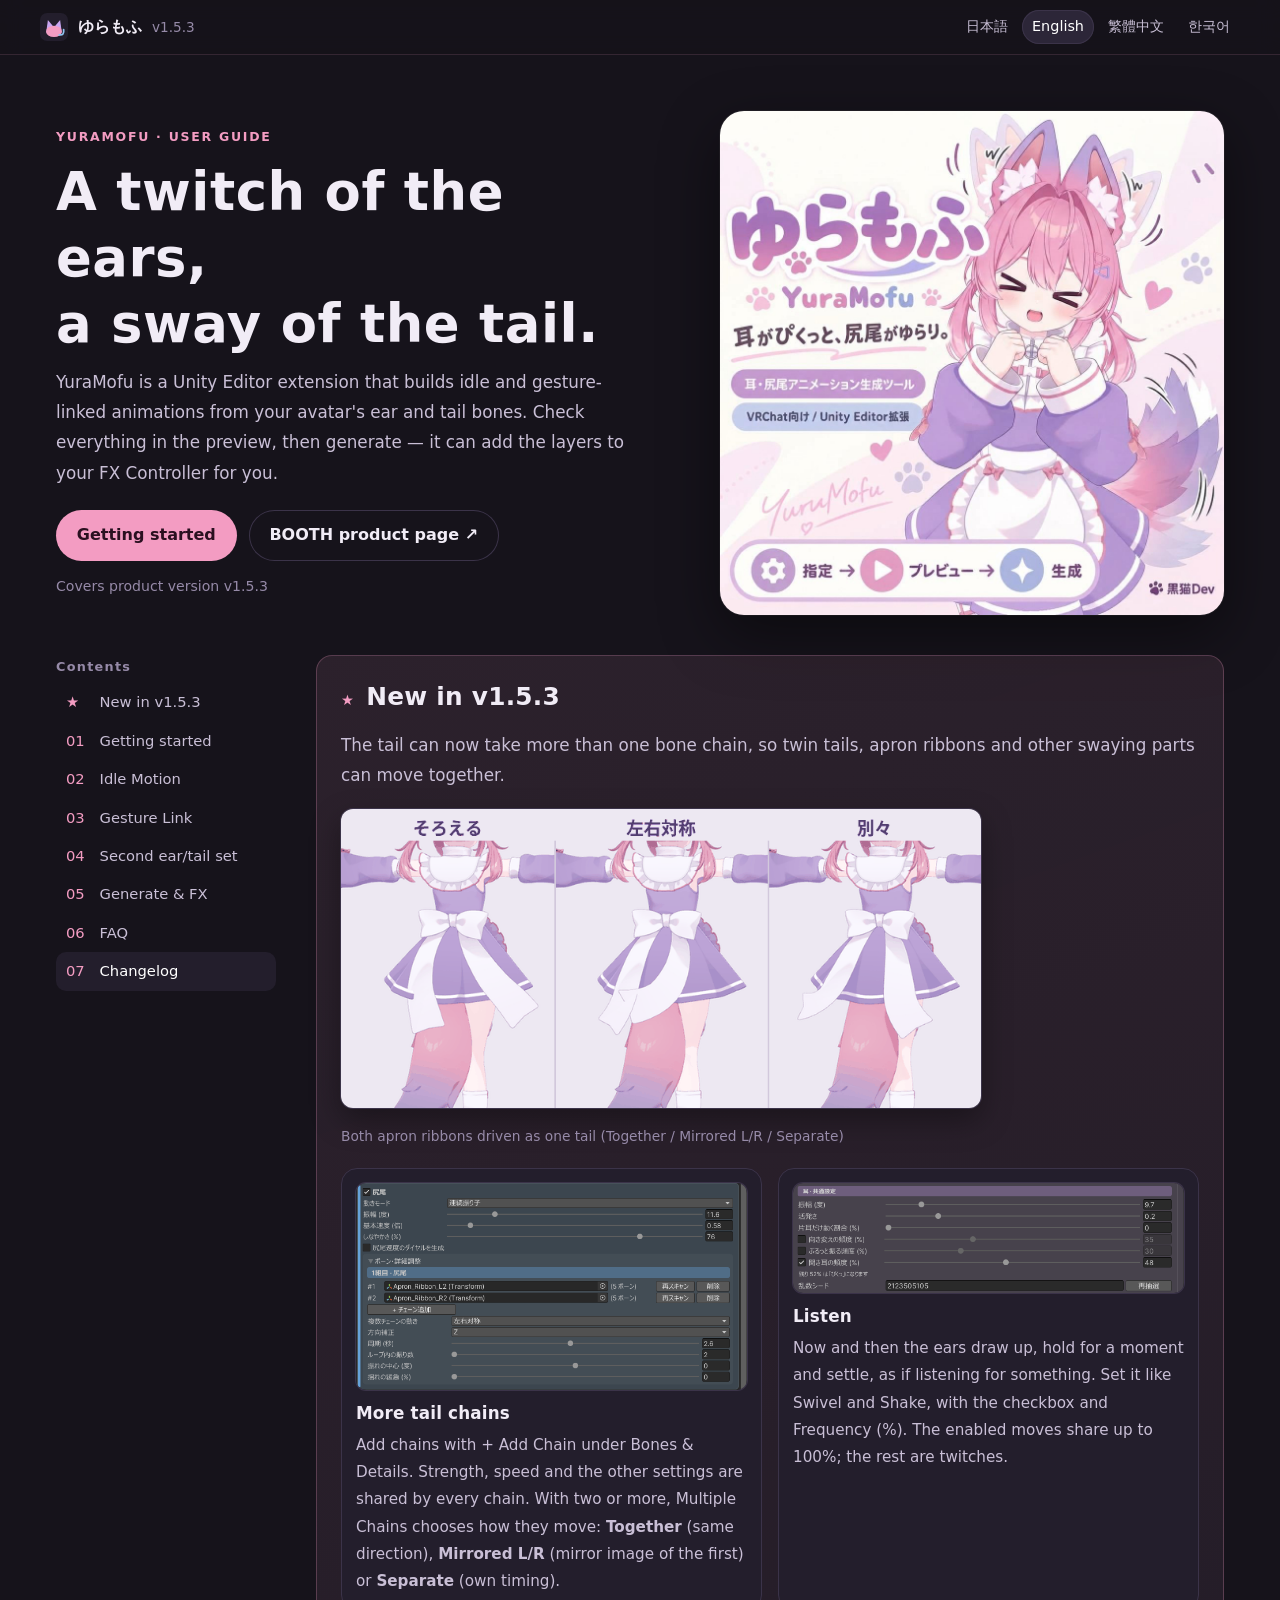
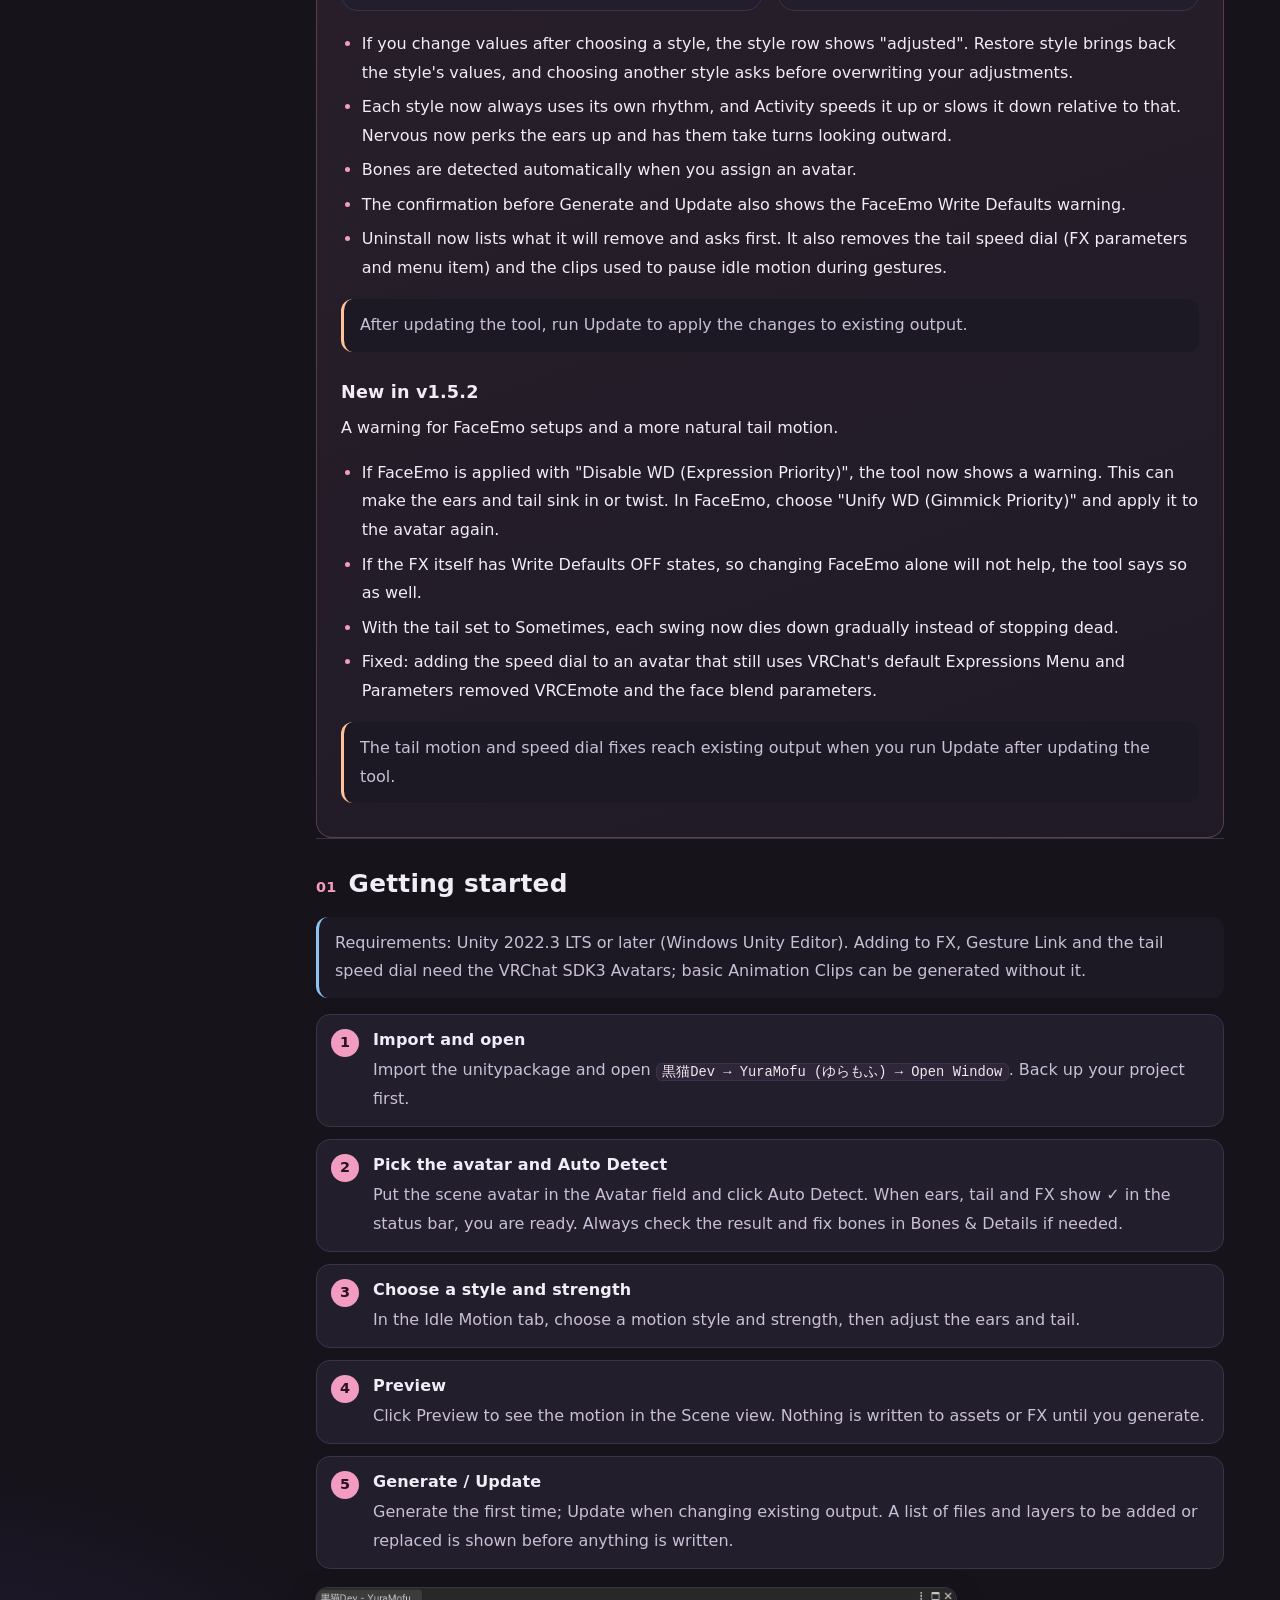
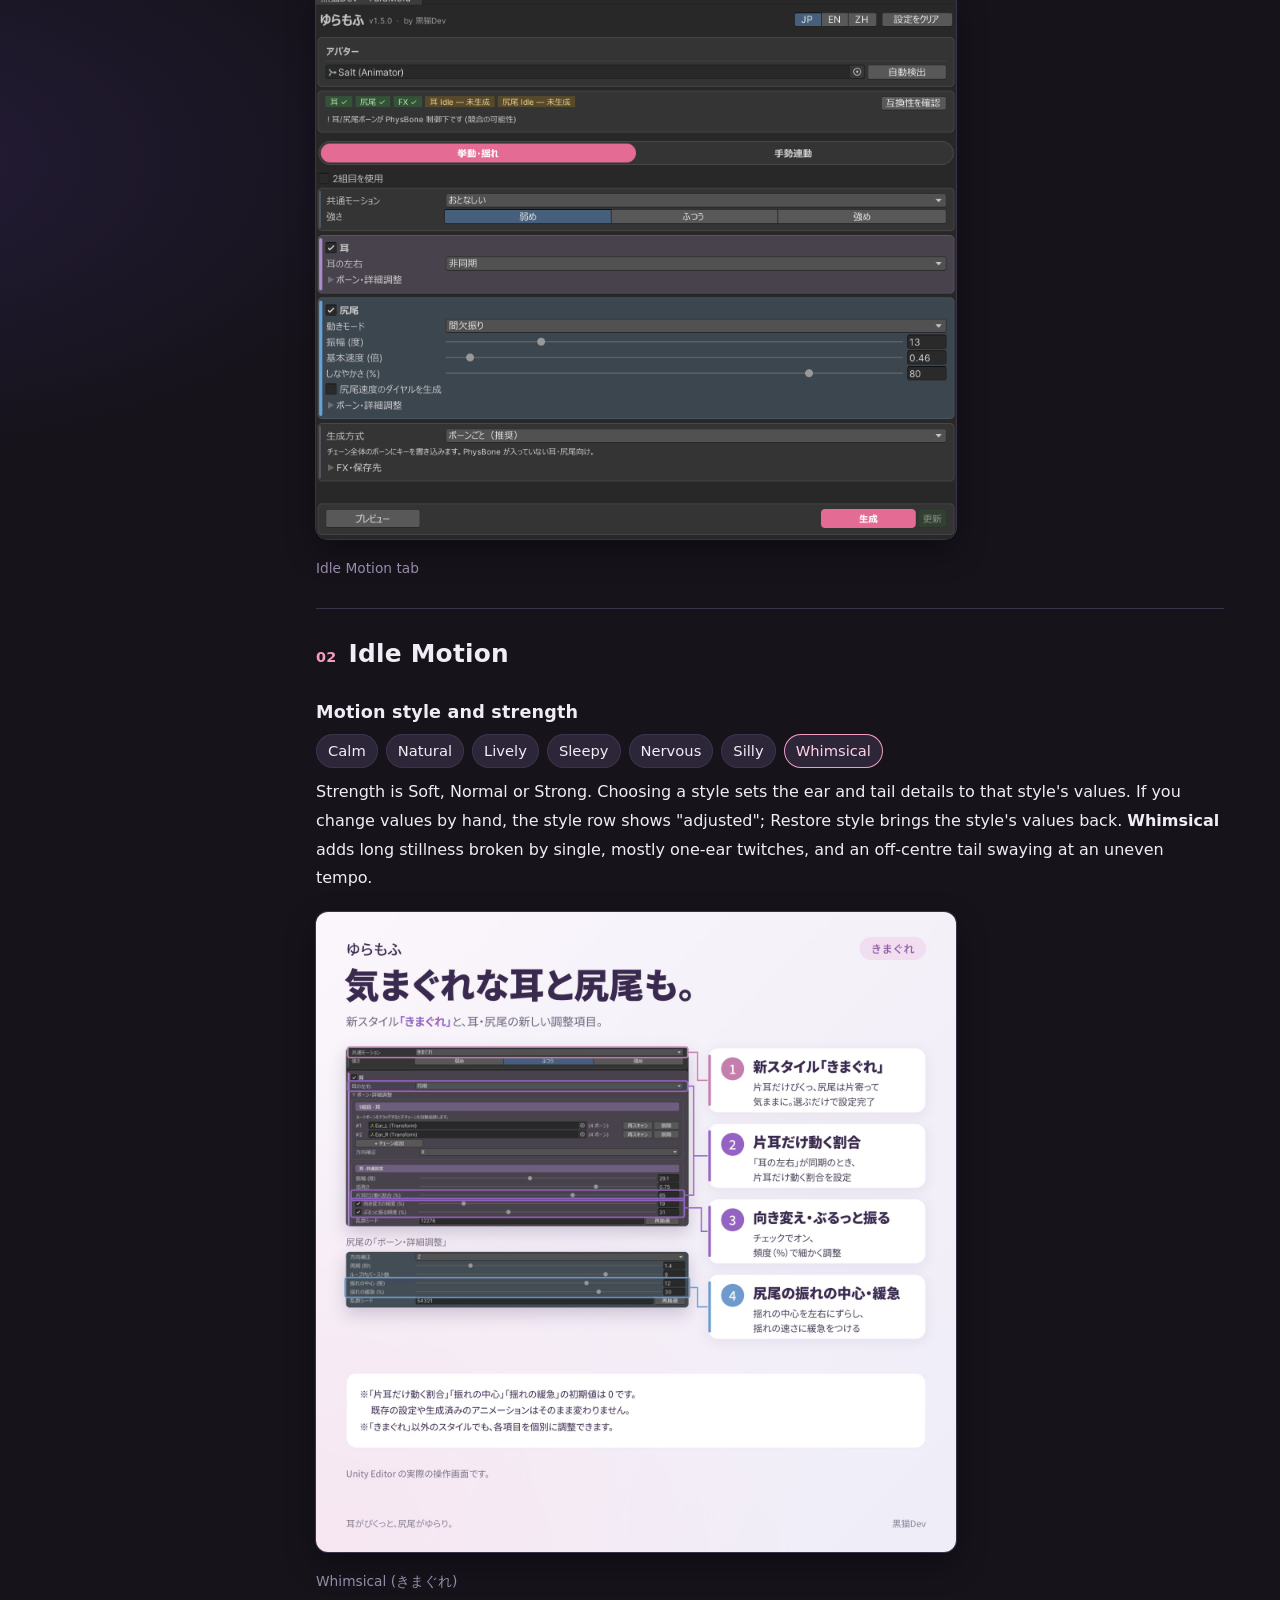
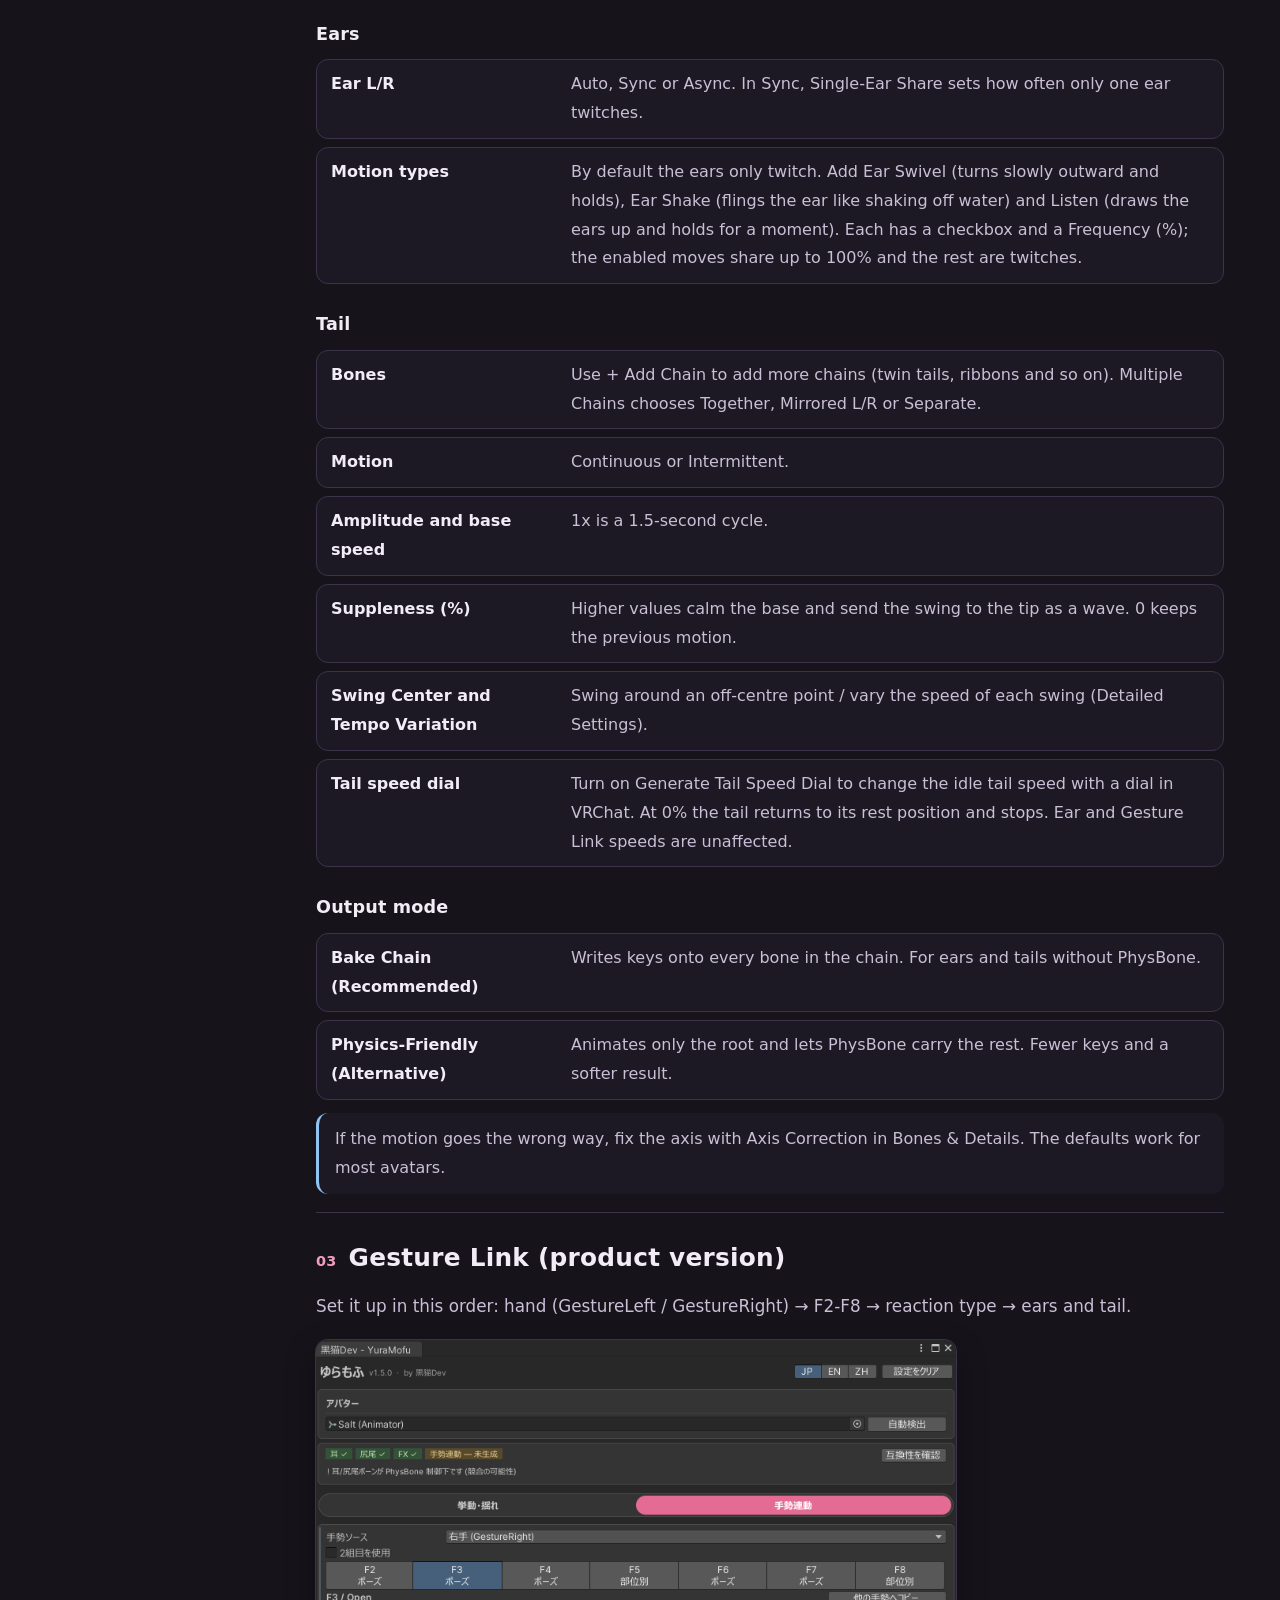
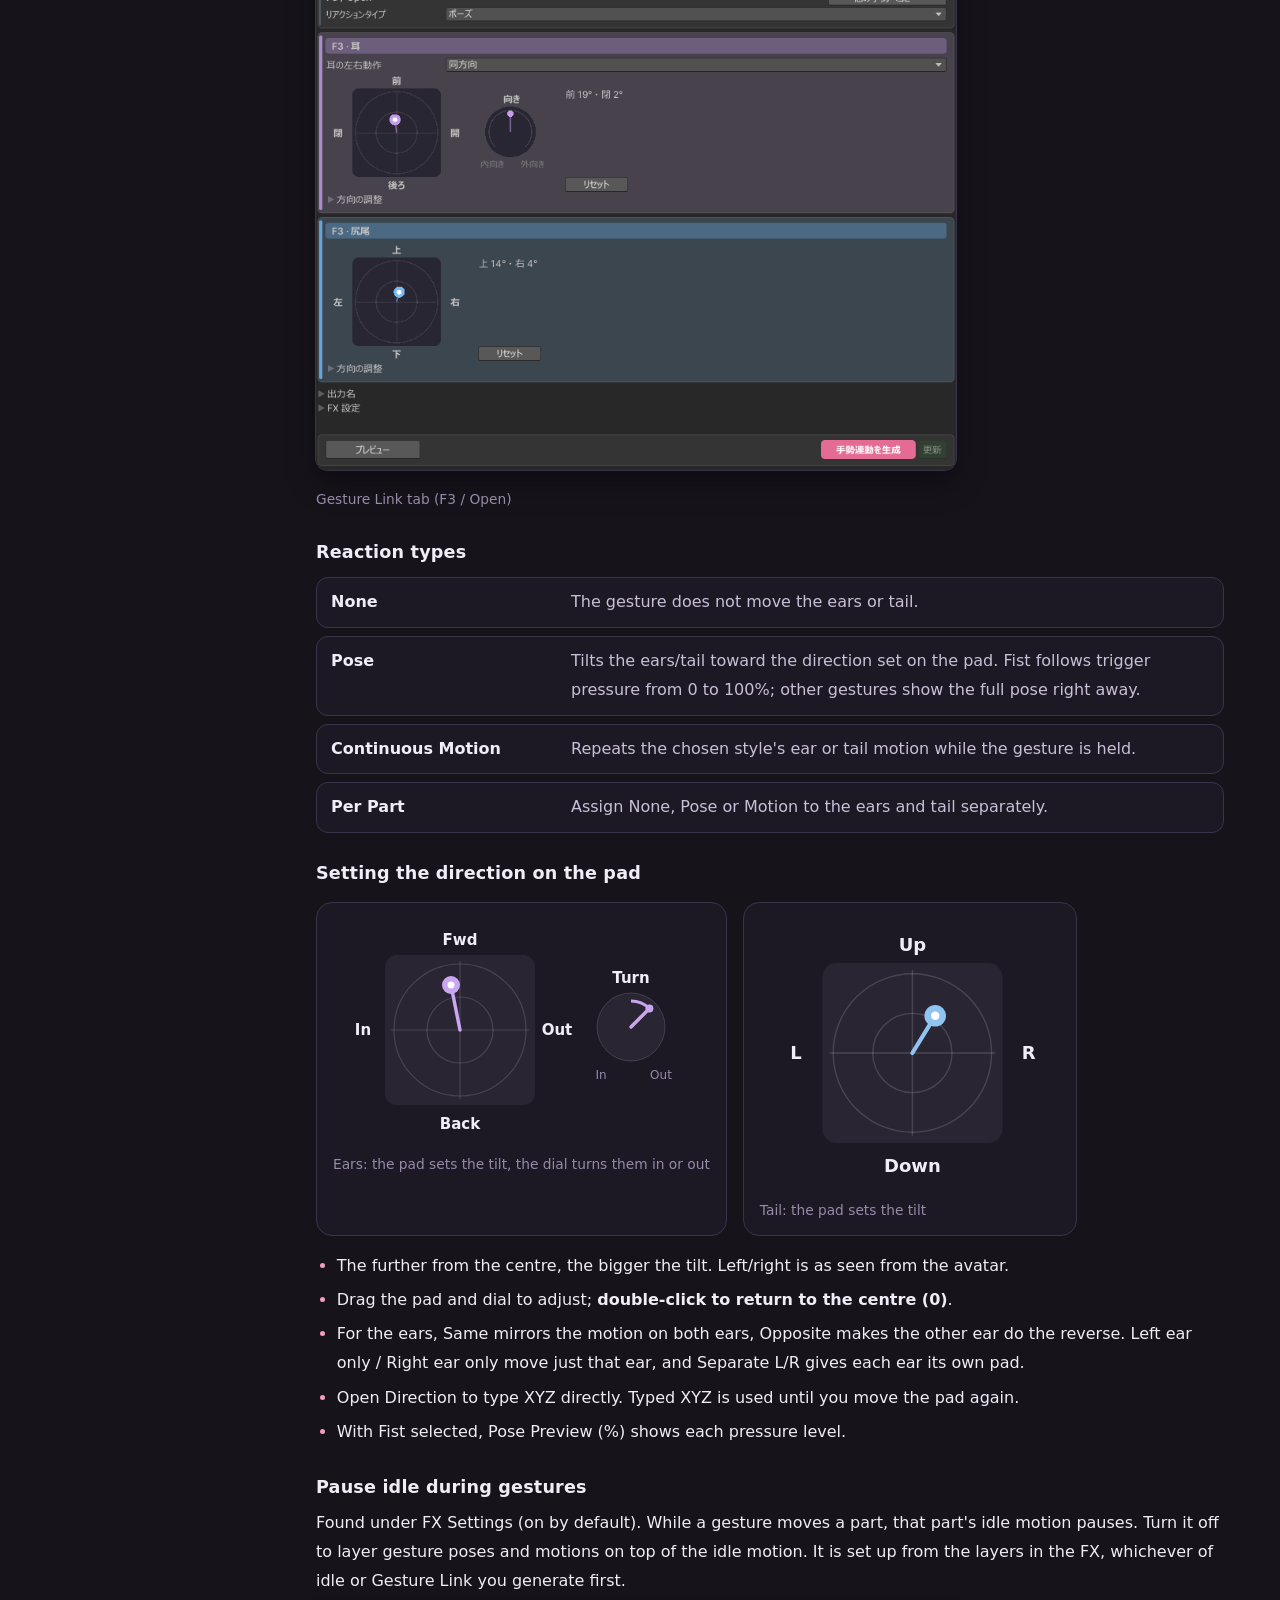
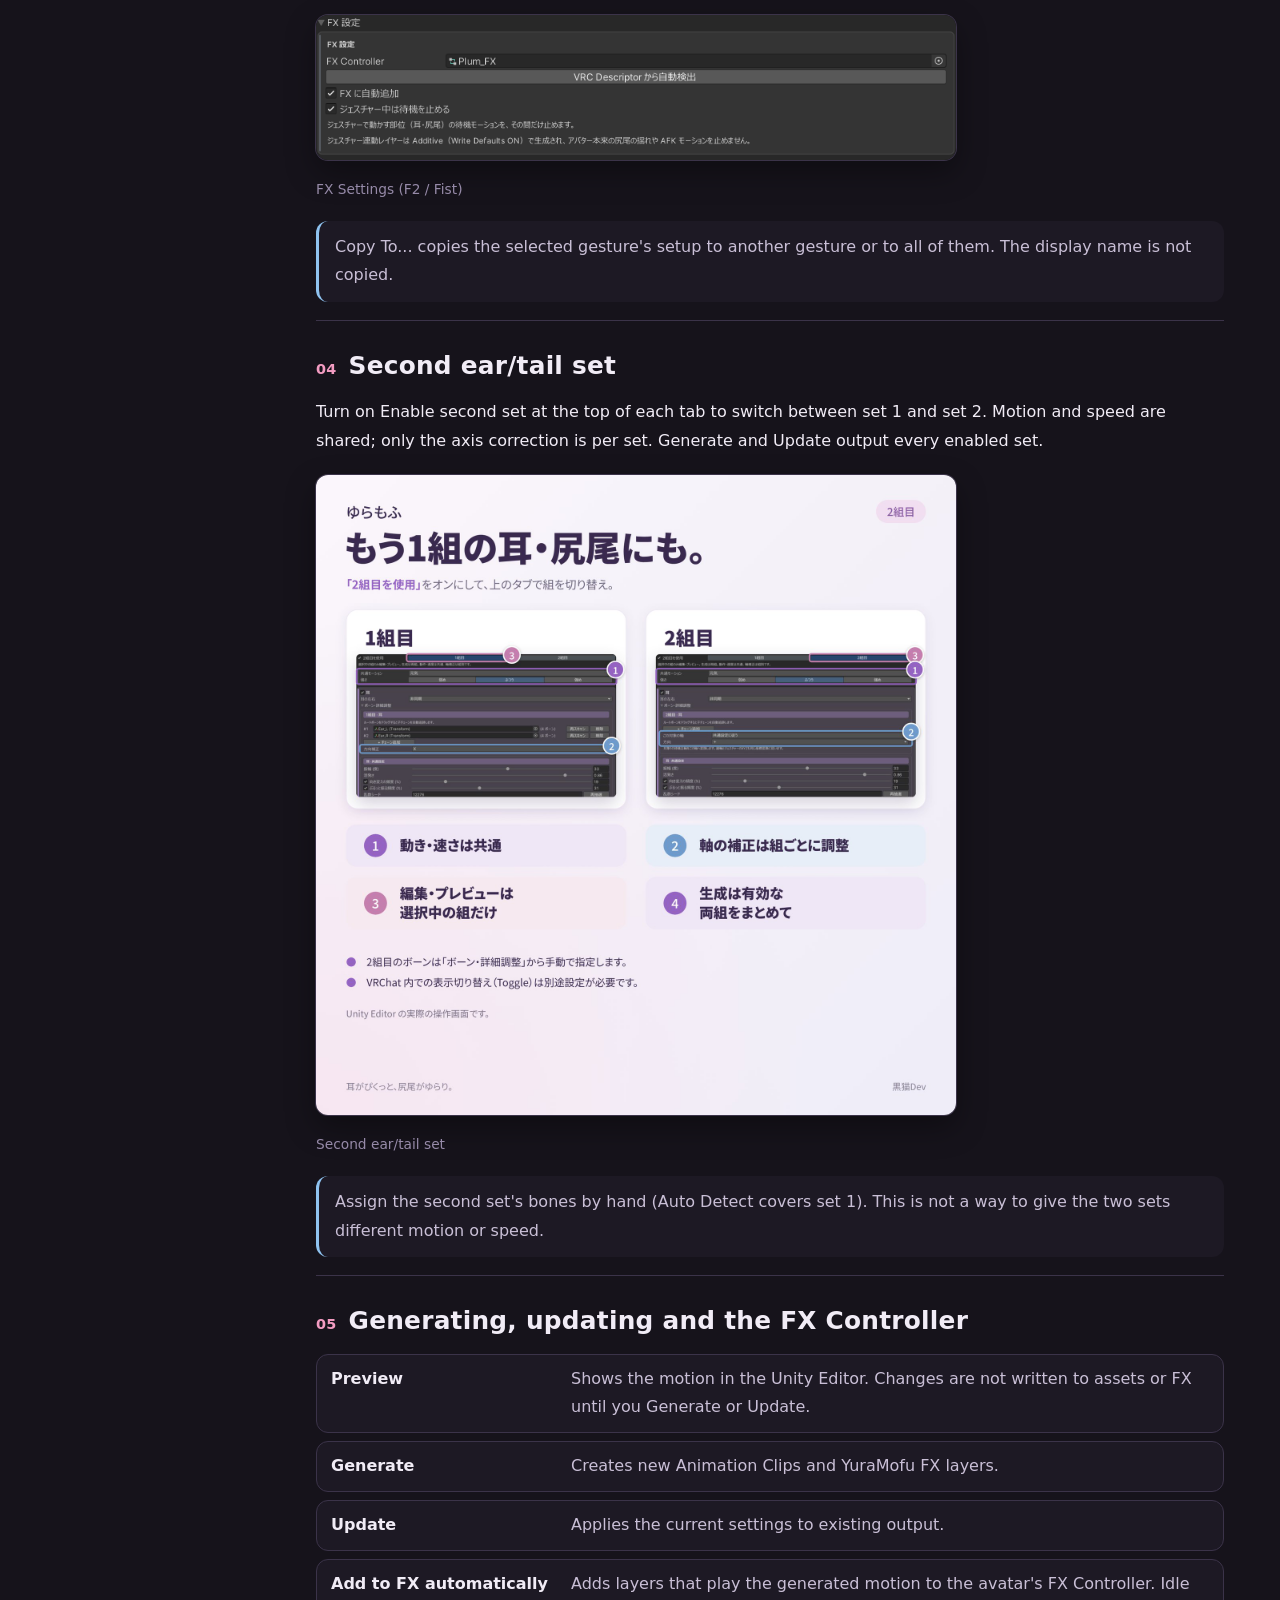
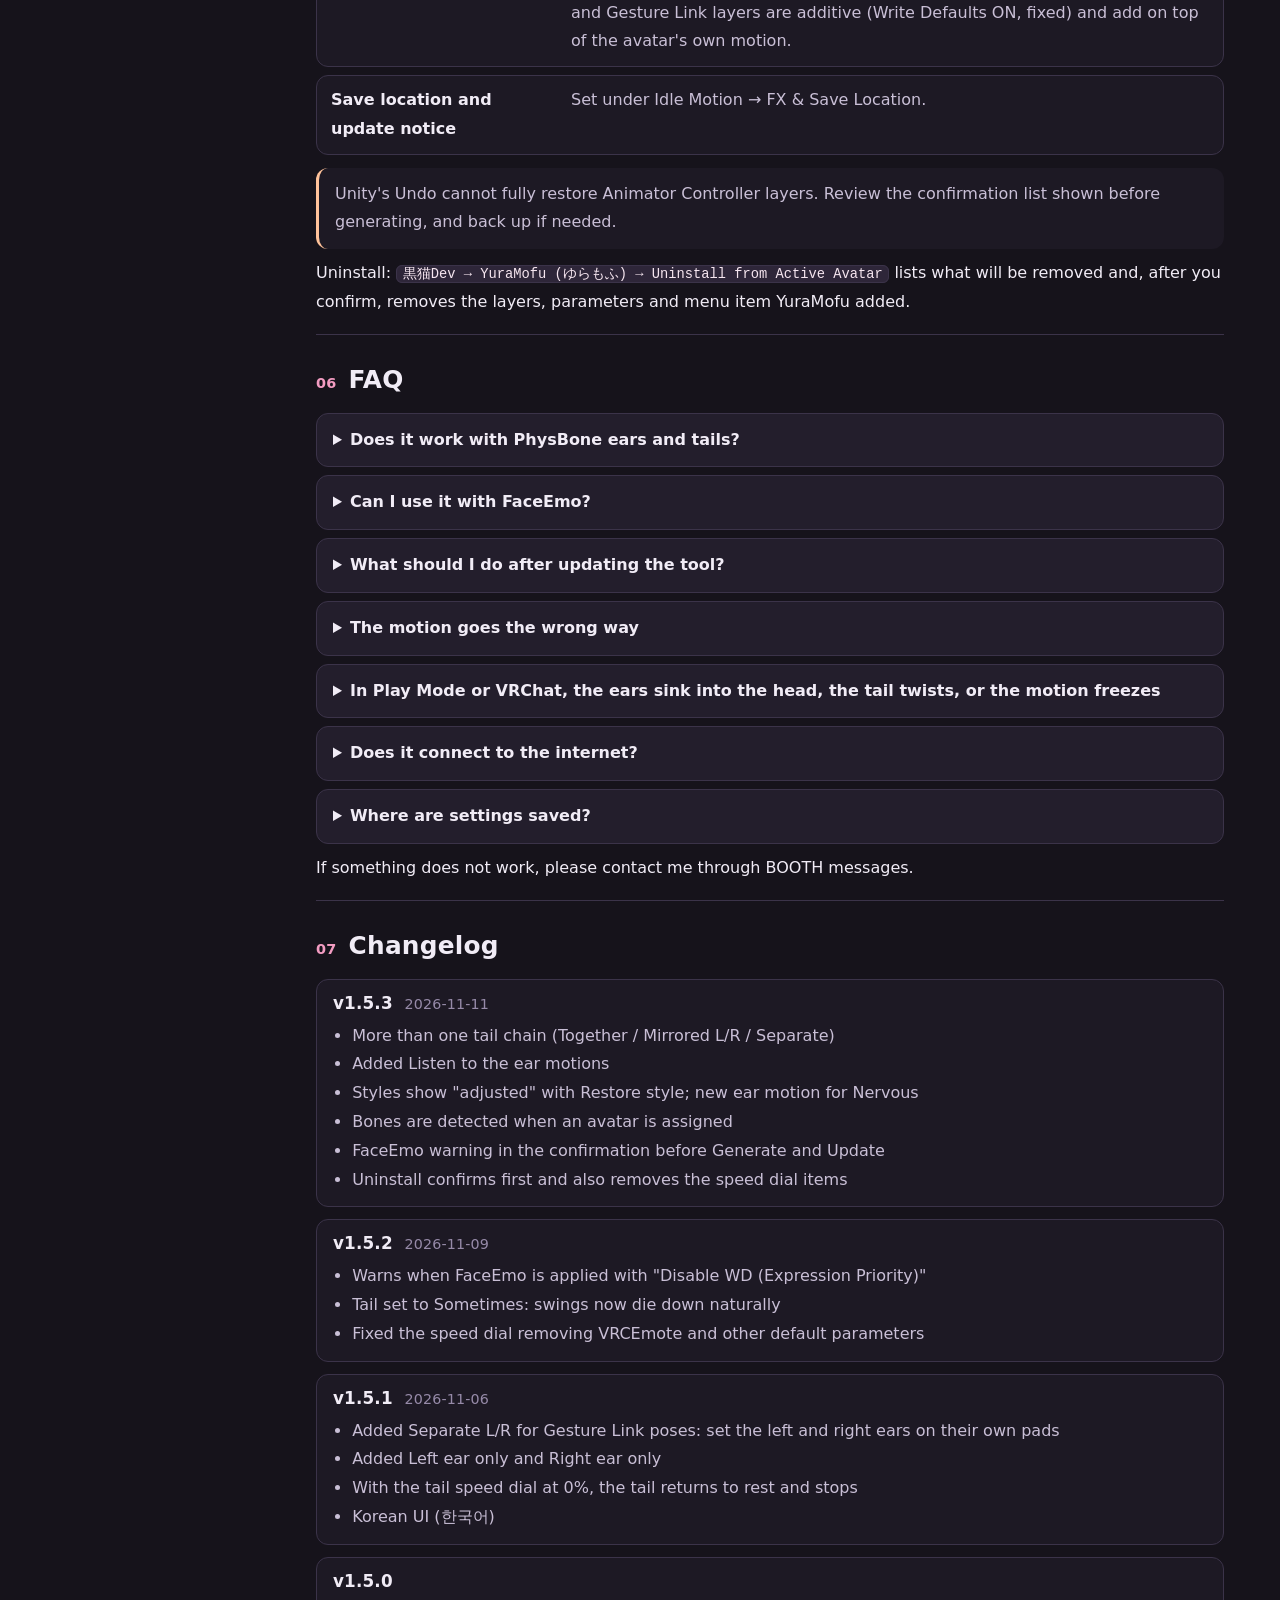
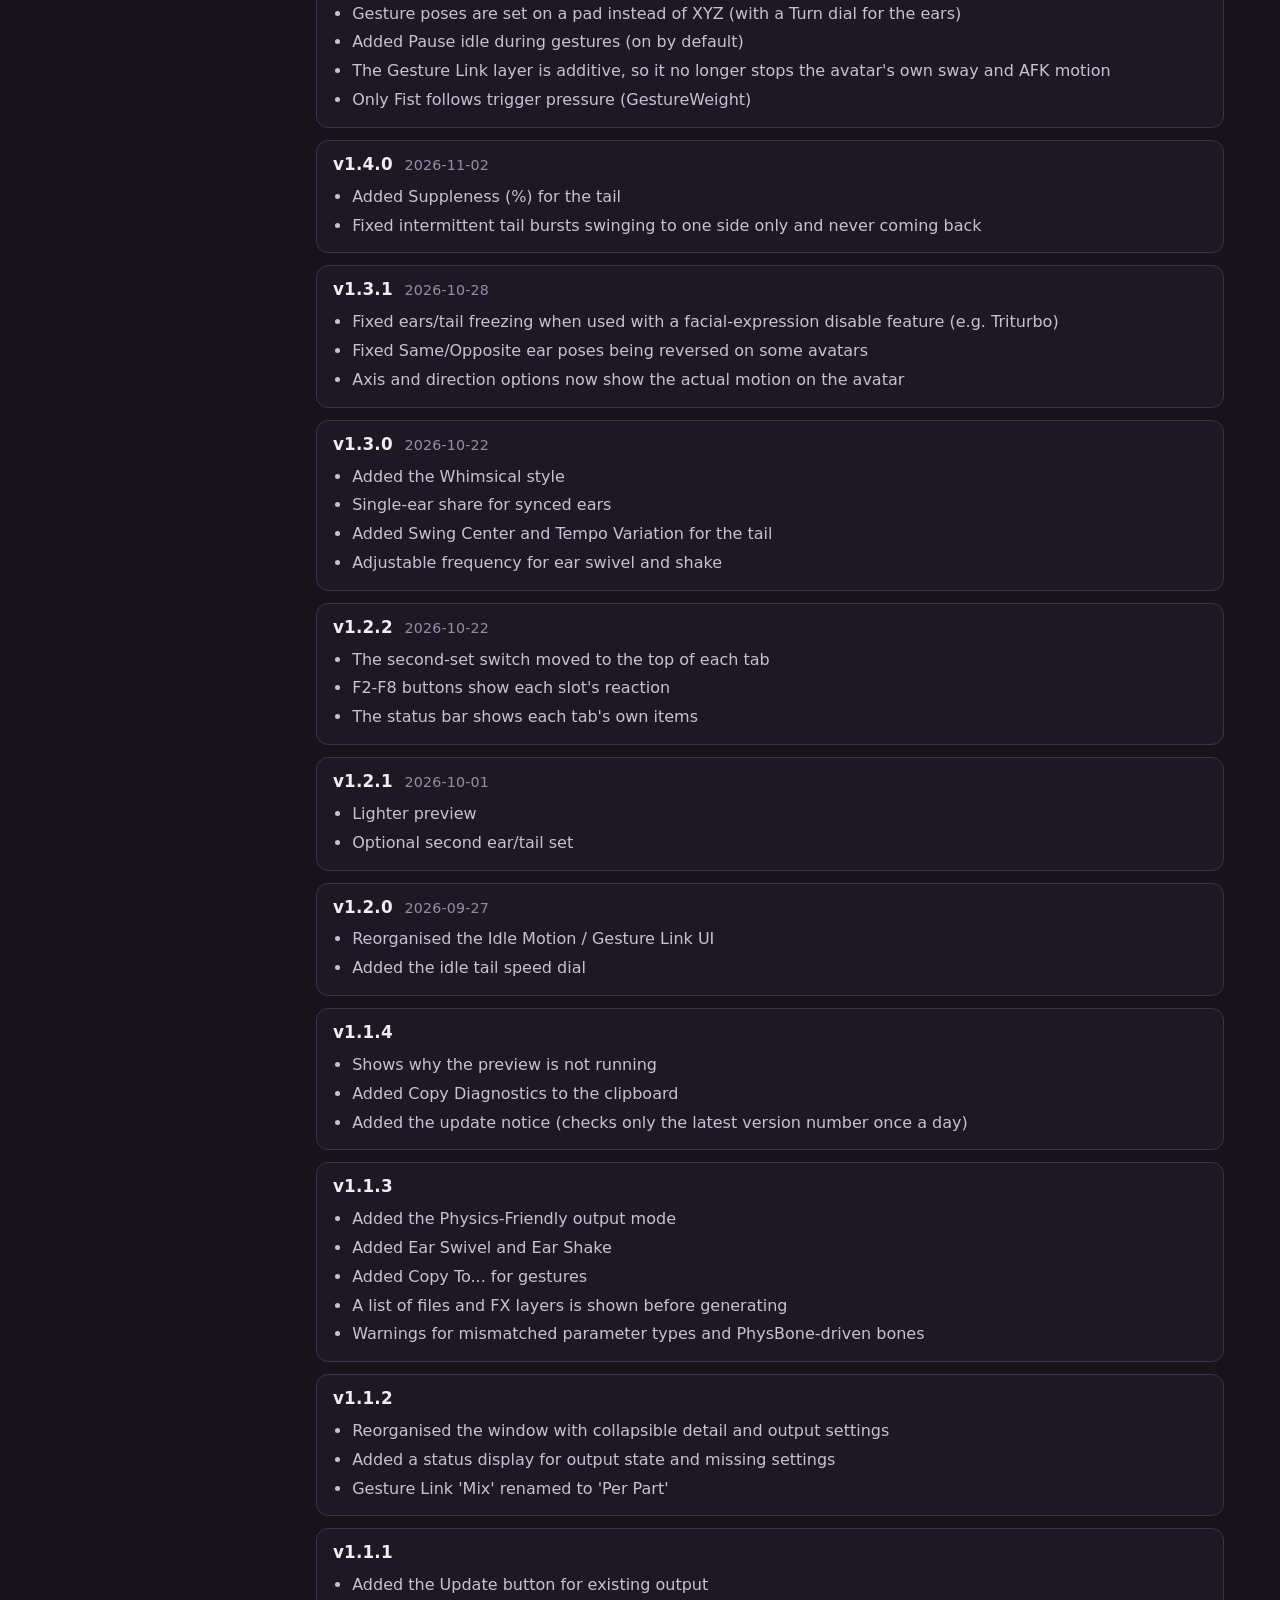
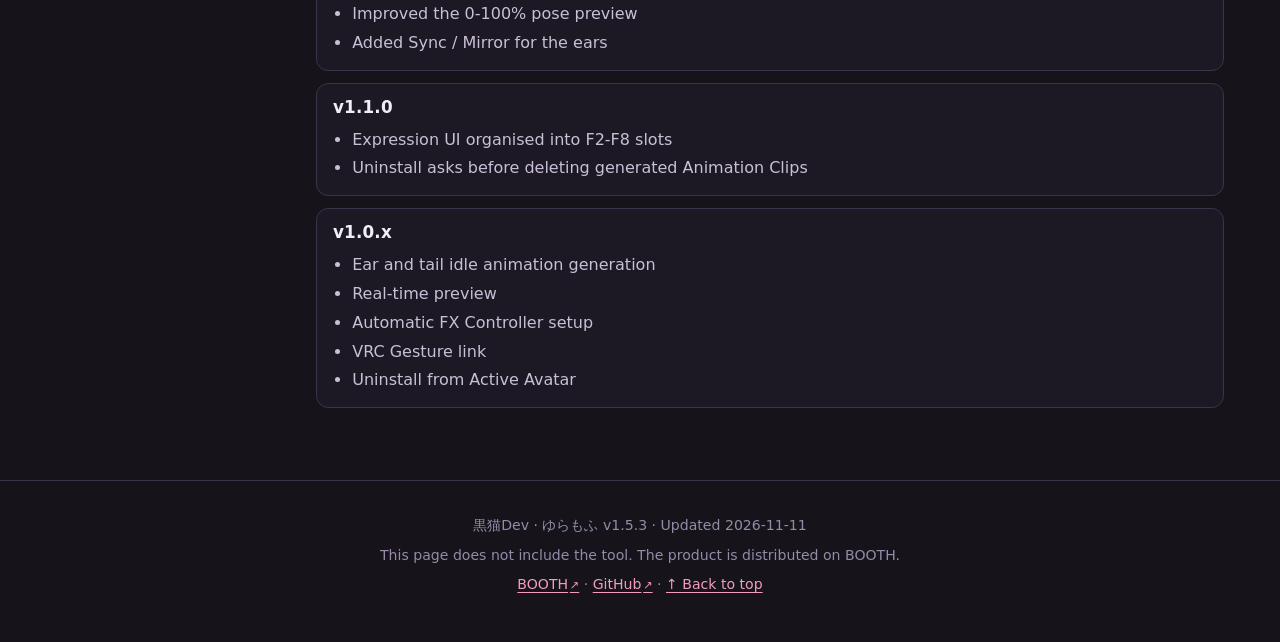
==== commit 71d8cbc3: "v1.5.3 release date" ====
--- a/en.html
+++ b/en.html
@@ -89,9 +89,9 @@
 <p>Uninstall: <code>黒猫Dev → YuraMofu (ゆらもふ) → Uninstall from Active Avatar</code> lists what will be removed and, after you confirm, removes the layers, parameters and menu item YuraMofu added.</p></section>
 <section id="faq" class="sec"><h2><span class="num">06</span>FAQ</h2><details><summary>Does it work with PhysBone ears and tails?</summary><p>Yes. Use Check compatibility in the status bar to check Is Animated and more. To leave the sway to PhysBone, use the Physics-Friendly output mode.</p></details><details><summary>Can I use it with FaceEmo?</summary><p>Generate FaceEmo first, then YuraMofu. Regenerating FaceEmo rebuilds the FX, so point YuraMofu at the new FX and regenerate it too.</p></details><details><summary>What should I do after updating the tool?</summary><p>Run Update after importing to apply fixes to existing output. If some output is missing, run Generate.</p></details><details><summary>The motion goes the wrong way</summary><p>For idle motion, use Axis Correction in Bones & Details. For gesture poses, set the direction on the pad.</p></details><details><summary>In Play Mode or VRChat, the ears sink into the head, the tail twists, or the motion freezes</summary><p>This happens when the FX mixes Write Defaults ON and OFF. It is often caused by FaceEmo or a face tracking expression-disable feature (such as Triturbo add-ons), and it breaks the idle motion, which needs Write Defaults ON. Changing bones or directions will not fix it. Temporarily remove the likely gimmick, check in Play Mode, and make Write Defaults consistent across the FX. With FaceEmo, do this first, then generate FaceEmo and then YuraMofu. If it still does not work, please send the result of <code>黒猫Dev → YuraMofu (ゆらもふ) → Copy Diagnostics</code> through BOOTH messages.</p></details><details><summary>Does it connect to the internet?</summary><p>Once a day it checks for the latest version only. No project or avatar information is sent. You can turn it off under FX & Save Location, and it works offline.</p></details><details><summary>Where are settings saved?</summary><p>The window keeps the last set of settings per project. Clear Settings resets them (generated animations and layers are not deleted).</p></details>
 <p>If something does not work, please contact me through BOOTH messages.</p></section>
-<section id="log" class="sec"><h2><span class="num">07</span>Changelog</h2><div class="log"><article><h3>v1.5.3</h3><ul><li>More than one tail chain (Together / Mirrored L/R / Separate)</li><li>Added Listen to the ear motions</li><li>Styles show "adjusted" with Restore style; new ear motion for Nervous</li><li>Bones are detected when an avatar is assigned</li><li>FaceEmo warning in the confirmation before Generate and Update</li><li>Uninstall confirms first and also removes the speed dial items</li></ul></article><article><h3>v1.5.2 <span>2026-11-09</span></h3><ul><li>Warns when FaceEmo is applied with "Disable WD (Expression Priority)"</li><li>Tail set to Sometimes: swings now die down naturally</li><li>Fixed the speed dial removing VRCEmote and other default parameters</li></ul></article><article><h3>v1.5.1 <span>2026-11-06</span></h3><ul><li>Added Separate L/R for Gesture Link poses: set the left and right ears on their own pads</li><li>Added Left ear only and Right ear only</li><li>With the tail speed dial at 0%, the tail returns to rest and stops</li><li>Korean UI (한국어)</li></ul></article><article><h3>v1.5.0</h3><ul><li>Gesture poses are set on a pad instead of XYZ (with a Turn dial for the ears)</li><li>Added Pause idle during gestures (on by default)</li><li>The Gesture Link layer is additive, so it no longer stops the avatar's own sway and AFK motion</li><li>Only Fist follows trigger pressure (GestureWeight)</li></ul></article><article><h3>v1.4.0 <span>2026-11-02</span></h3><ul><li>Added Suppleness (%) for the tail</li><li>Fixed intermittent tail bursts swinging to one side only and never coming back</li></ul></article><article><h3>v1.3.1 <span>2026-10-28</span></h3><ul><li>Fixed ears/tail freezing when used with a facial-expression disable feature (e.g. Triturbo)</li><li>Fixed Same/Opposite ear poses being reversed on some avatars</li><li>Axis and direction options now show the actual motion on the avatar</li></ul></article><article><h3>v1.3.0 <span>2026-10-22</span></h3><ul><li>Added the Whimsical style</li><li>Single-ear share for synced ears</li><li>Added Swing Center and Tempo Variation for the tail</li><li>Adjustable frequency for ear swivel and shake</li></ul></article><article><h3>v1.2.2 <span>2026-10-22</span></h3><ul><li>The second-set switch moved to the top of each tab</li><li>F2-F8 buttons show each slot's reaction</li><li>The status bar shows each tab's own items</li></ul></article><article><h3>v1.2.1 <span>2026-10-01</span></h3><ul><li>Lighter preview</li><li>Optional second ear/tail set</li></ul></article><article><h3>v1.2.0 <span>2026-09-27</span></h3><ul><li>Reorganised the Idle Motion / Gesture Link UI</li><li>Added the idle tail speed dial</li></ul></article><article><h3>v1.1.4</h3><ul><li>Shows why the preview is not running</li><li>Added Copy Diagnostics to the clipboard</li><li>Added the update notice (checks only the latest version number once a day)</li></ul></article><article><h3>v1.1.3</h3><ul><li>Added the Physics-Friendly output mode</li><li>Added Ear Swivel and Ear Shake</li><li>Added Copy To... for gestures</li><li>A list of files and FX layers is shown before generating</li><li>Warnings for mismatched parameter types and PhysBone-driven bones</li></ul></article><article><h3>v1.1.2</h3><ul><li>Reorganised the window with collapsible detail and output settings</li><li>Added a status display for output state and missing settings</li><li>Gesture Link 'Mix' renamed to 'Per Part'</li></ul></article><article><h3>v1.1.1</h3><ul><li>Added the Update button for existing output</li><li>Improved the 0-100% pose preview</li><li>Added Sync / Mirror for the ears</li></ul></article><article><h3>v1.1.0</h3><ul><li>Expression UI organised into F2-F8 slots</li><li>Uninstall asks before deleting generated Animation Clips</li></ul></article><article><h3>v1.0.x</h3><ul><li>Ear and tail idle animation generation</li><li>Real-time preview</li><li>Automatic FX Controller setup</li><li>VRC Gesture link</li><li>Uninstall from Active Avatar</li></ul></article></div></section>
+<section id="log" class="sec"><h2><span class="num">07</span>Changelog</h2><div class="log"><article><h3>v1.5.3 <span>2026-11-11</span></h3><ul><li>More than one tail chain (Together / Mirrored L/R / Separate)</li><li>Added Listen to the ear motions</li><li>Styles show "adjusted" with Restore style; new ear motion for Nervous</li><li>Bones are detected when an avatar is assigned</li><li>FaceEmo warning in the confirmation before Generate and Update</li><li>Uninstall confirms first and also removes the speed dial items</li></ul></article><article><h3>v1.5.2 <span>2026-11-09</span></h3><ul><li>Warns when FaceEmo is applied with "Disable WD (Expression Priority)"</li><li>Tail set to Sometimes: swings now die down naturally</li><li>Fixed the speed dial removing VRCEmote and other default parameters</li></ul></article><article><h3>v1.5.1 <span>2026-11-06</span></h3><ul><li>Added Separate L/R for Gesture Link poses: set the left and right ears on their own pads</li><li>Added Left ear only and Right ear only</li><li>With the tail speed dial at 0%, the tail returns to rest and stops</li><li>Korean UI (한국어)</li></ul></article><article><h3>v1.5.0</h3><ul><li>Gesture poses are set on a pad instead of XYZ (with a Turn dial for the ears)</li><li>Added Pause idle during gestures (on by default)</li><li>The Gesture Link layer is additive, so it no longer stops the avatar's own sway and AFK motion</li><li>Only Fist follows trigger pressure (GestureWeight)</li></ul></article><article><h3>v1.4.0 <span>2026-11-02</span></h3><ul><li>Added Suppleness (%) for the tail</li><li>Fixed intermittent tail bursts swinging to one side only and never coming back</li></ul></article><article><h3>v1.3.1 <span>2026-10-28</span></h3><ul><li>Fixed ears/tail freezing when used with a facial-expression disable feature (e.g. Triturbo)</li><li>Fixed Same/Opposite ear poses being reversed on some avatars</li><li>Axis and direction options now show the actual motion on the avatar</li></ul></article><article><h3>v1.3.0 <span>2026-10-22</span></h3><ul><li>Added the Whimsical style</li><li>Single-ear share for synced ears</li><li>Added Swing Center and Tempo Variation for the tail</li><li>Adjustable frequency for ear swivel and shake</li></ul></article><article><h3>v1.2.2 <span>2026-10-22</span></h3><ul><li>The second-set switch moved to the top of each tab</li><li>F2-F8 buttons show each slot's reaction</li><li>The status bar shows each tab's own items</li></ul></article><article><h3>v1.2.1 <span>2026-10-01</span></h3><ul><li>Lighter preview</li><li>Optional second ear/tail set</li></ul></article><article><h3>v1.2.0 <span>2026-09-27</span></h3><ul><li>Reorganised the Idle Motion / Gesture Link UI</li><li>Added the idle tail speed dial</li></ul></article><article><h3>v1.1.4</h3><ul><li>Shows why the preview is not running</li><li>Added Copy Diagnostics to the clipboard</li><li>Added the update notice (checks only the latest version number once a day)</li></ul></article><article><h3>v1.1.3</h3><ul><li>Added the Physics-Friendly output mode</li><li>Added Ear Swivel and Ear Shake</li><li>Added Copy To... for gestures</li><li>A list of files and FX layers is shown before generating</li><li>Warnings for mismatched parameter types and PhysBone-driven bones</li></ul></article><article><h3>v1.1.2</h3><ul><li>Reorganised the window with collapsible detail and output settings</li><li>Added a status display for output state and missing settings</li><li>Gesture Link 'Mix' renamed to 'Per Part'</li></ul></article><article><h3>v1.1.1</h3><ul><li>Added the Update button for existing output</li><li>Improved the 0-100% pose preview</li><li>Added Sync / Mirror for the ears</li></ul></article><article><h3>v1.1.0</h3><ul><li>Expression UI organised into F2-F8 slots</li><li>Uninstall asks before deleting generated Animation Clips</li></ul></article><article><h3>v1.0.x</h3><ul><li>Ear and tail idle animation generation</li><li>Real-time preview</li><li>Automatic FX Controller setup</li><li>VRC Gesture link</li><li>Uninstall from Active Avatar</li></ul></article></div></section>
 </main></div>
-<footer class="foot"><p>黒猫Dev · ゆらもふ v1.5.3 · Updated 2026-11-09</p><p>This page does not include the tool. The product is distributed on BOOTH.</p>
+<footer class="foot"><p>黒猫Dev · ゆらもふ v1.5.3 · Updated 2026-11-11</p><p>This page does not include the tool. The product is distributed on BOOTH.</p>
 <p><a href="https://booth.pm/ja/items/8229167" target="_blank" rel="noopener">BOOTH<span class="ext" aria-hidden="true">↗</span></a> · <a href="https://github.com/kuroneko11375/yuramofu-guide" target="_blank" rel="noopener">GitHub<span class="ext" aria-hidden="true">↗</span></a> · <a href="#top">↑ Back to top</a></p></footer>
 <dialog id="viewer" aria-label="Enlarge image"><button type="button" class="close" aria-label="Close">×</button><figure><img alt=""><figcaption></figcaption></figure></dialog>
 </body>
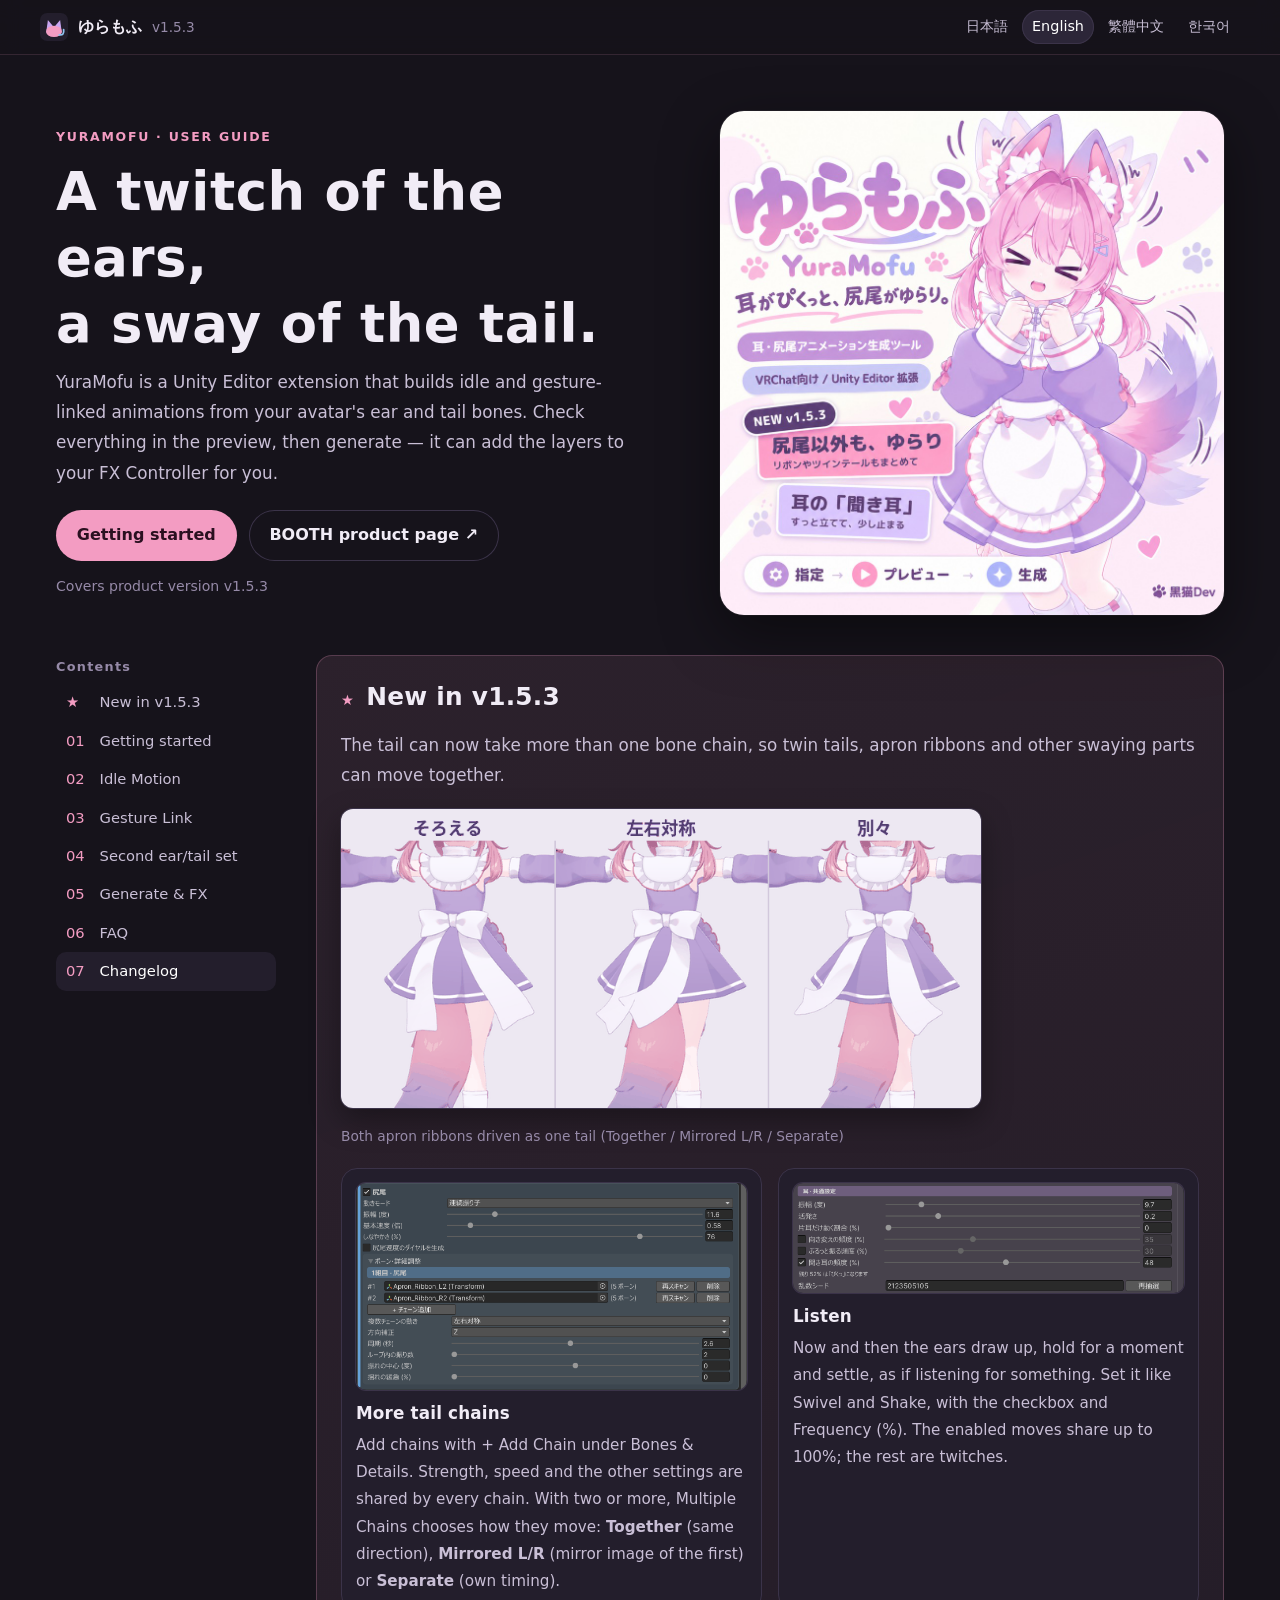
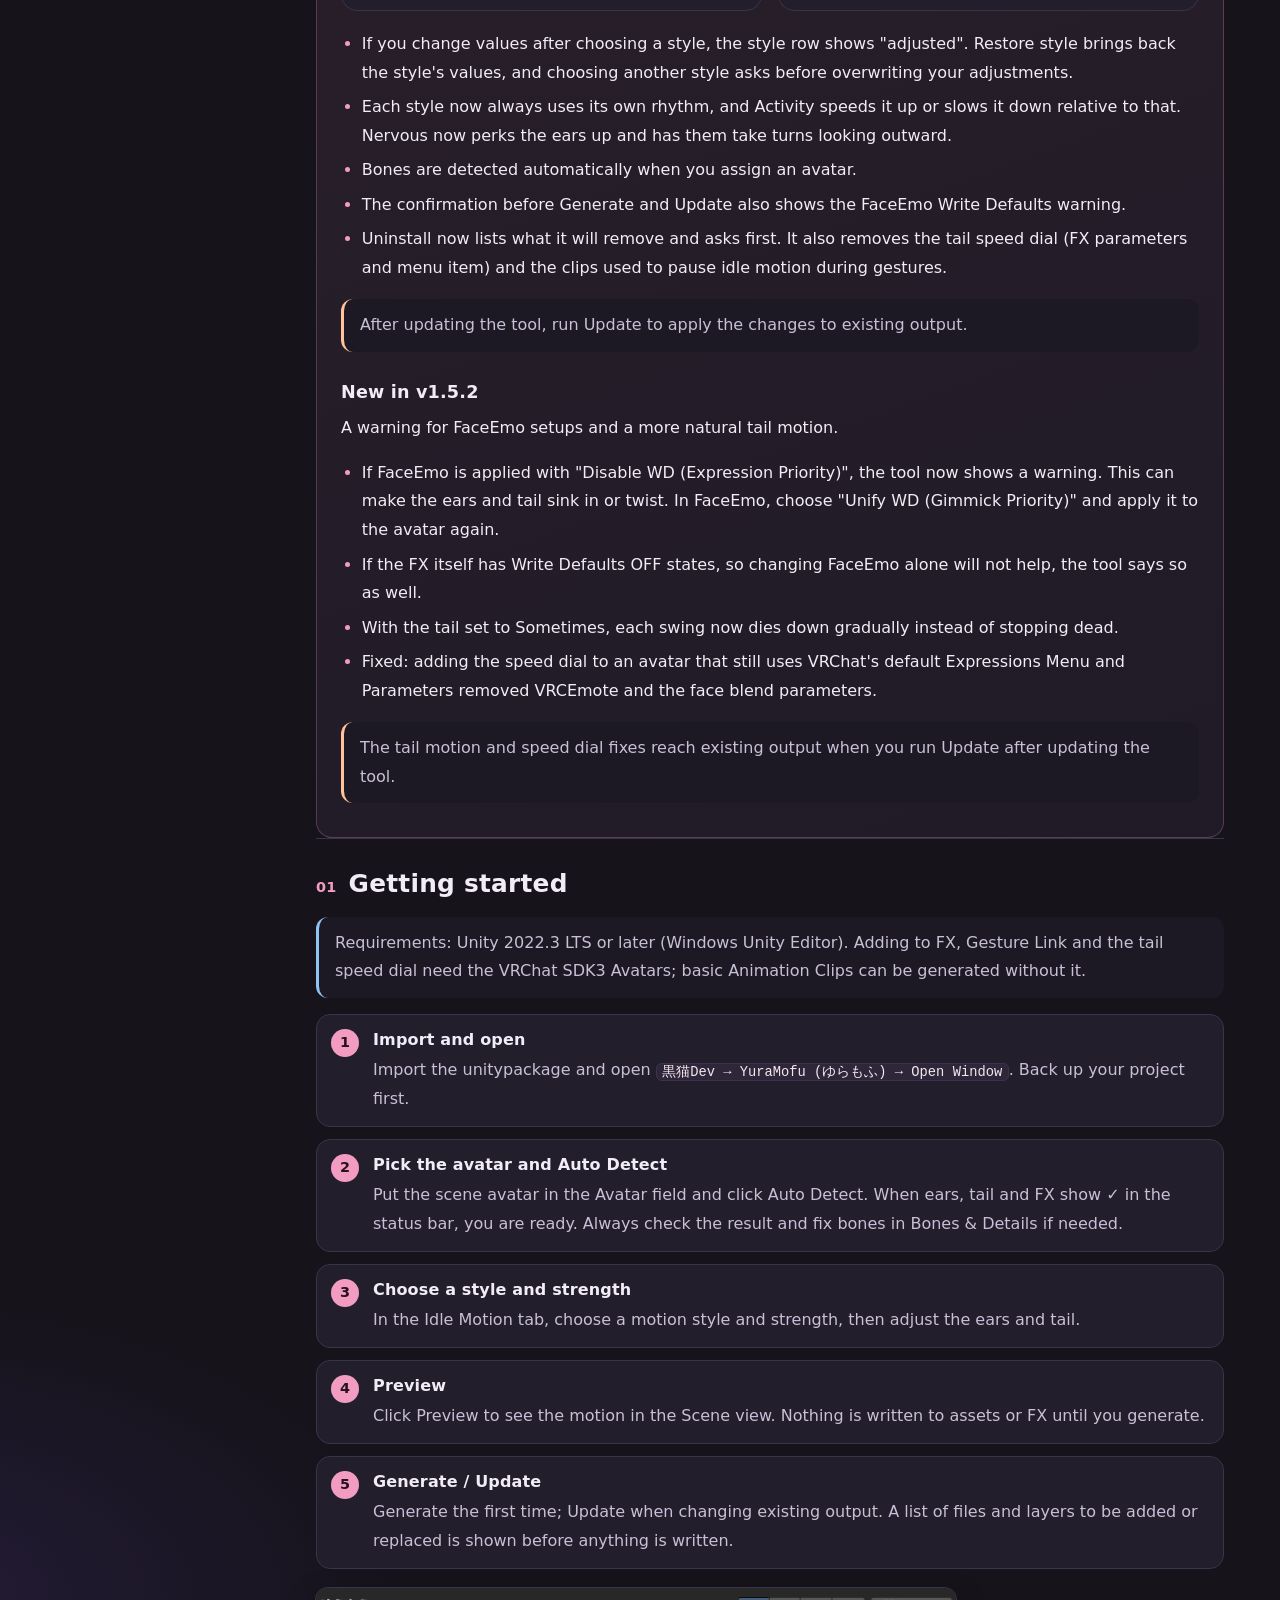
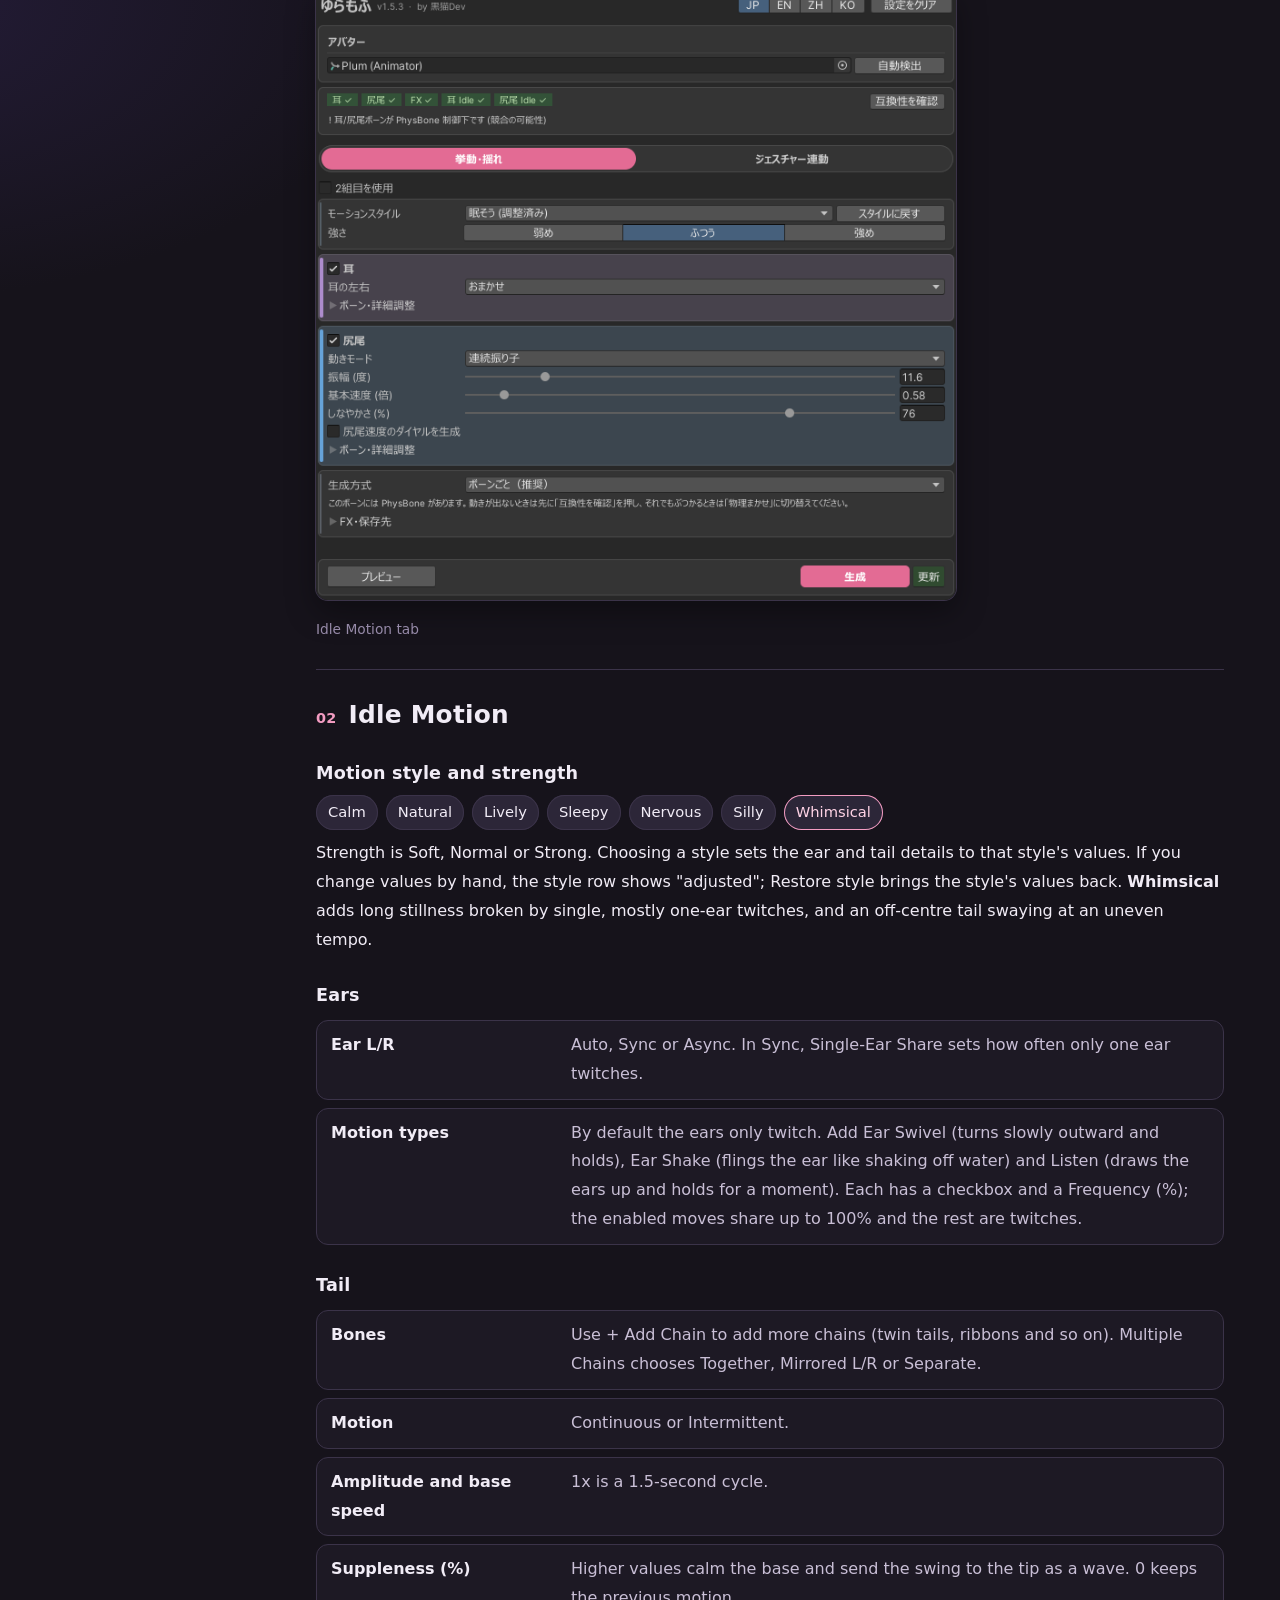
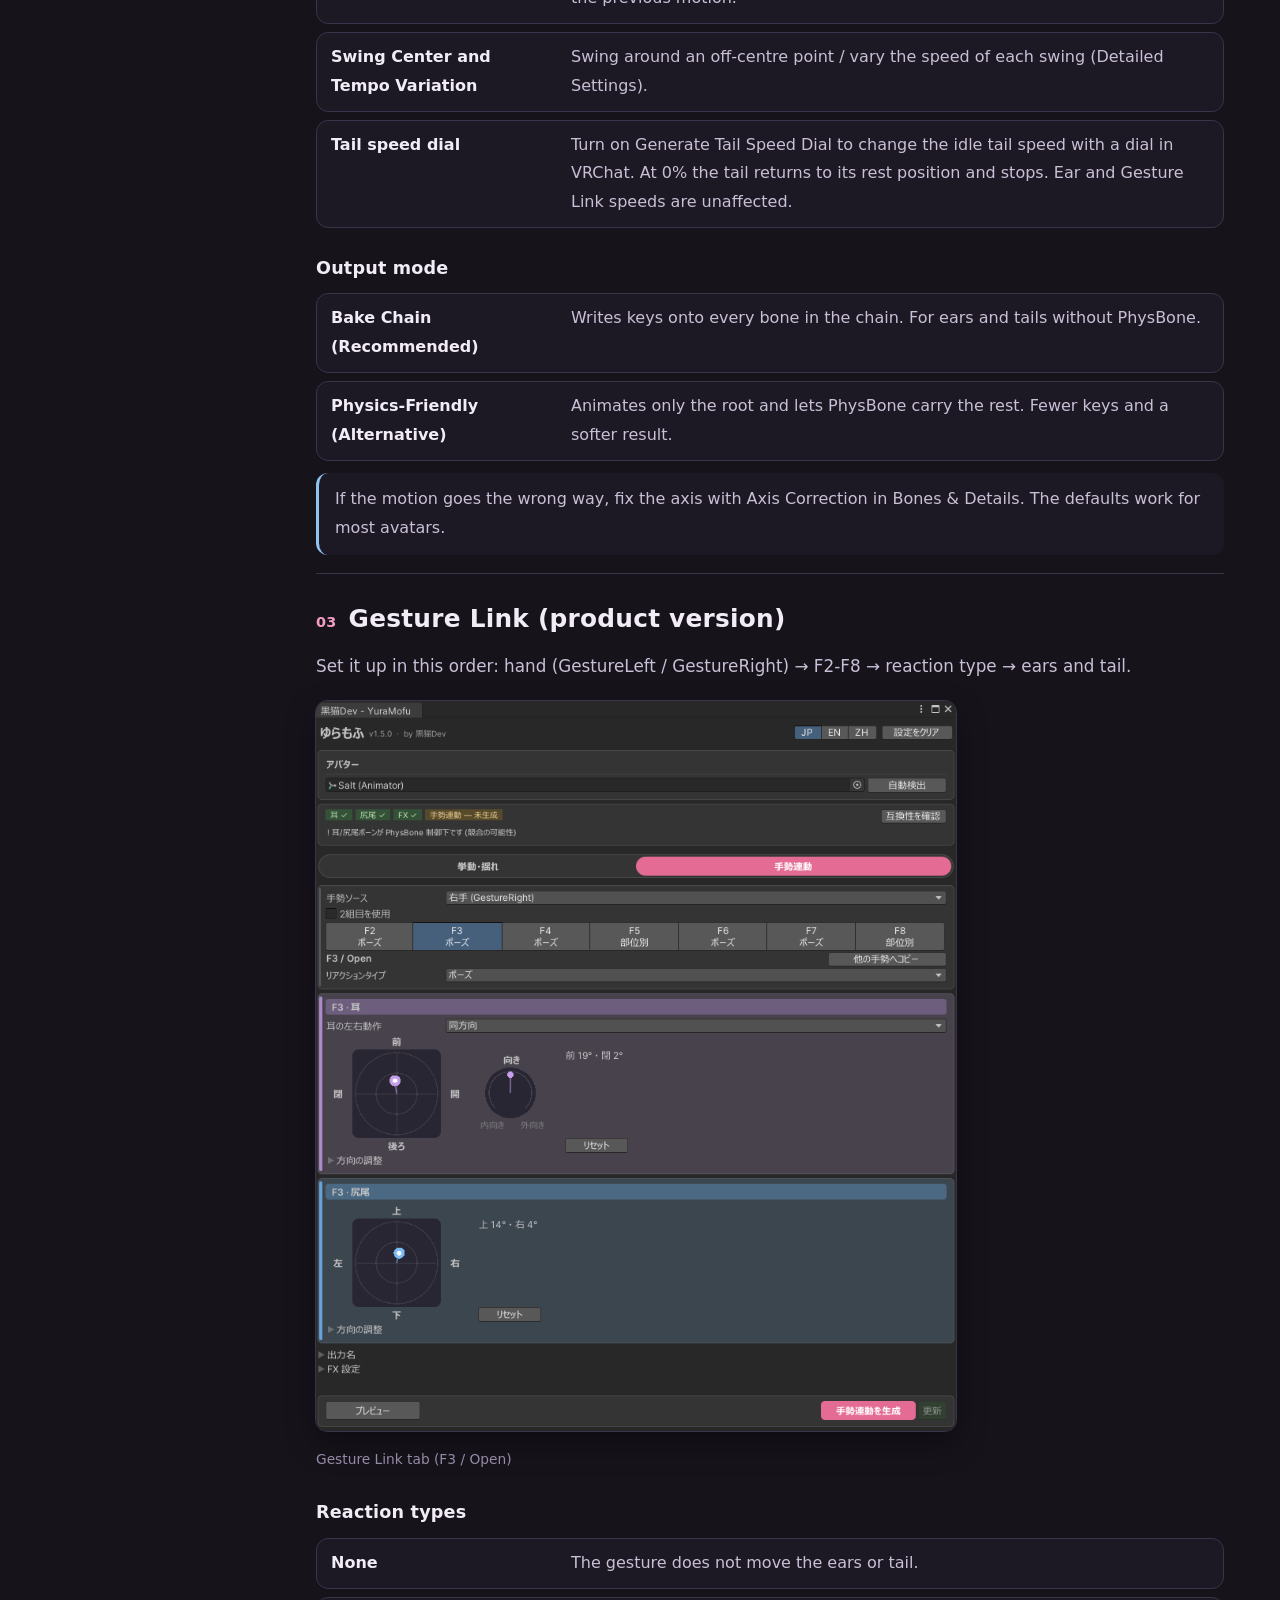
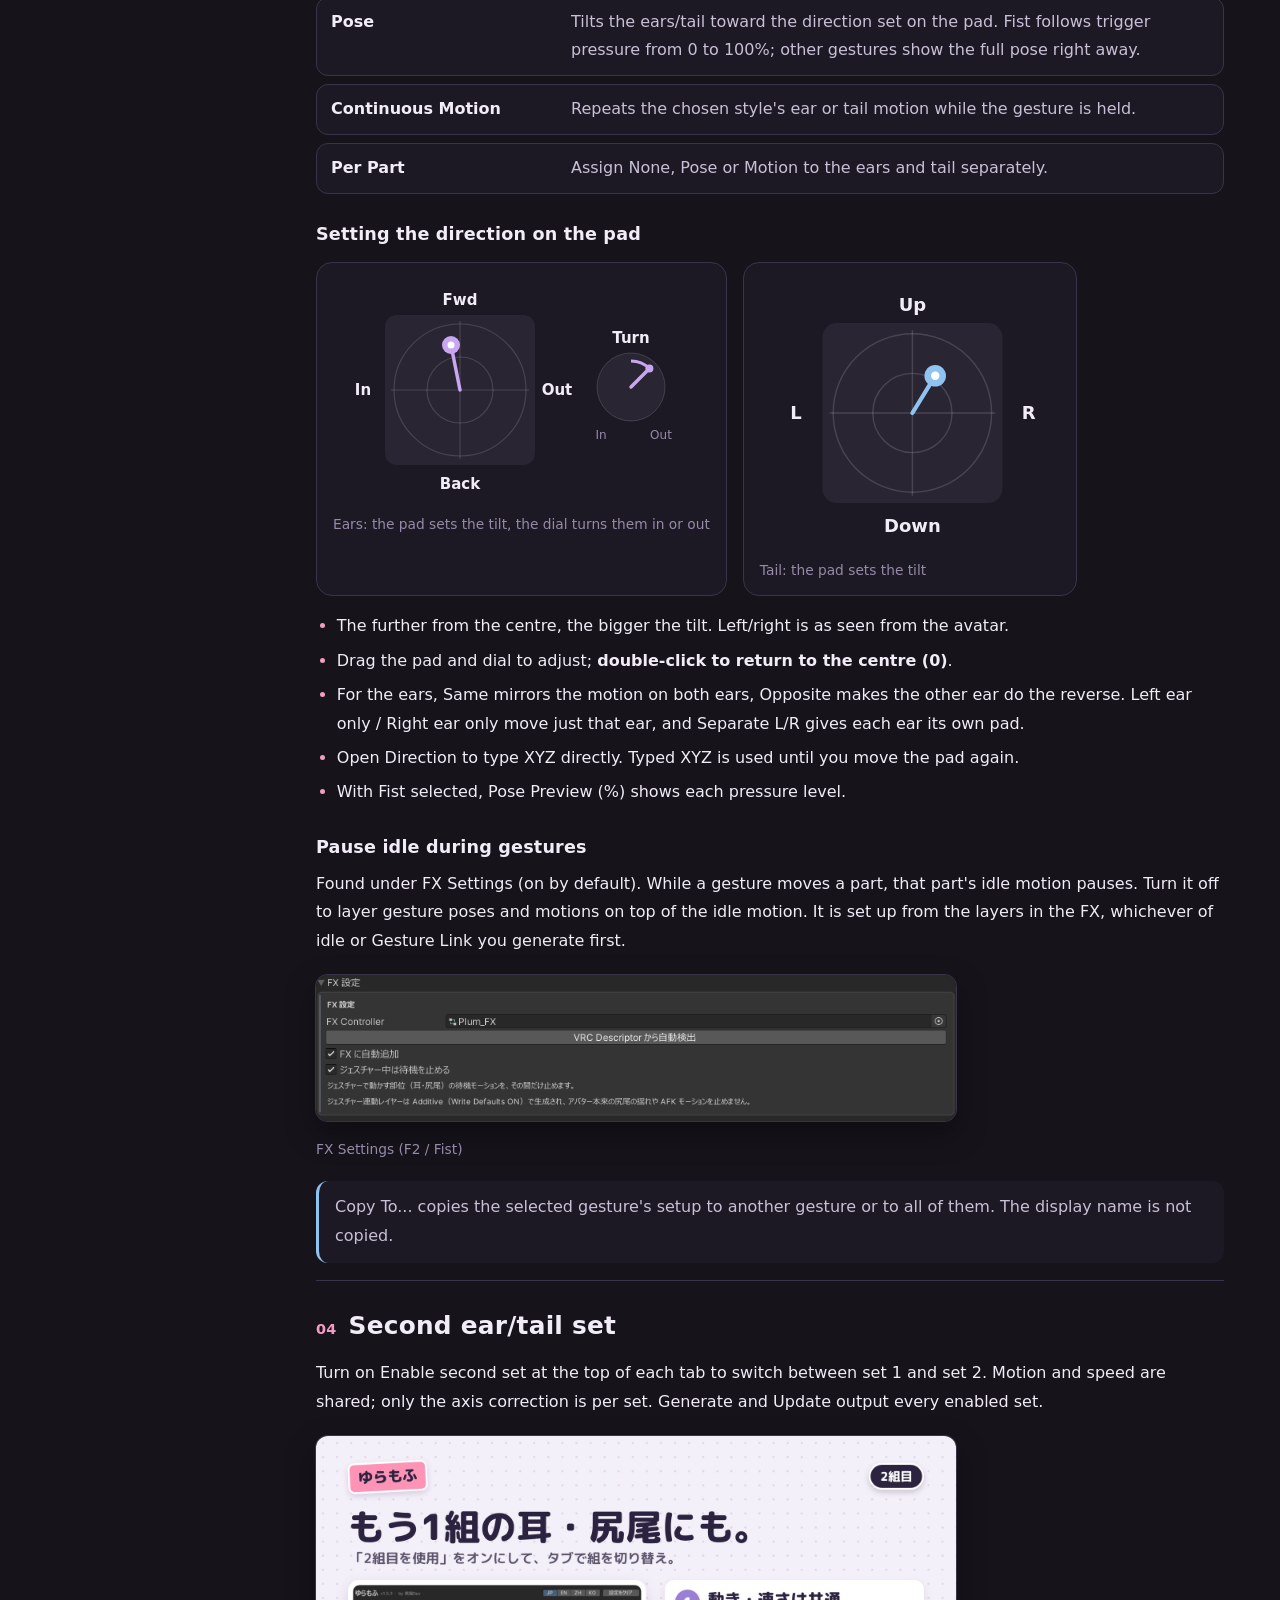
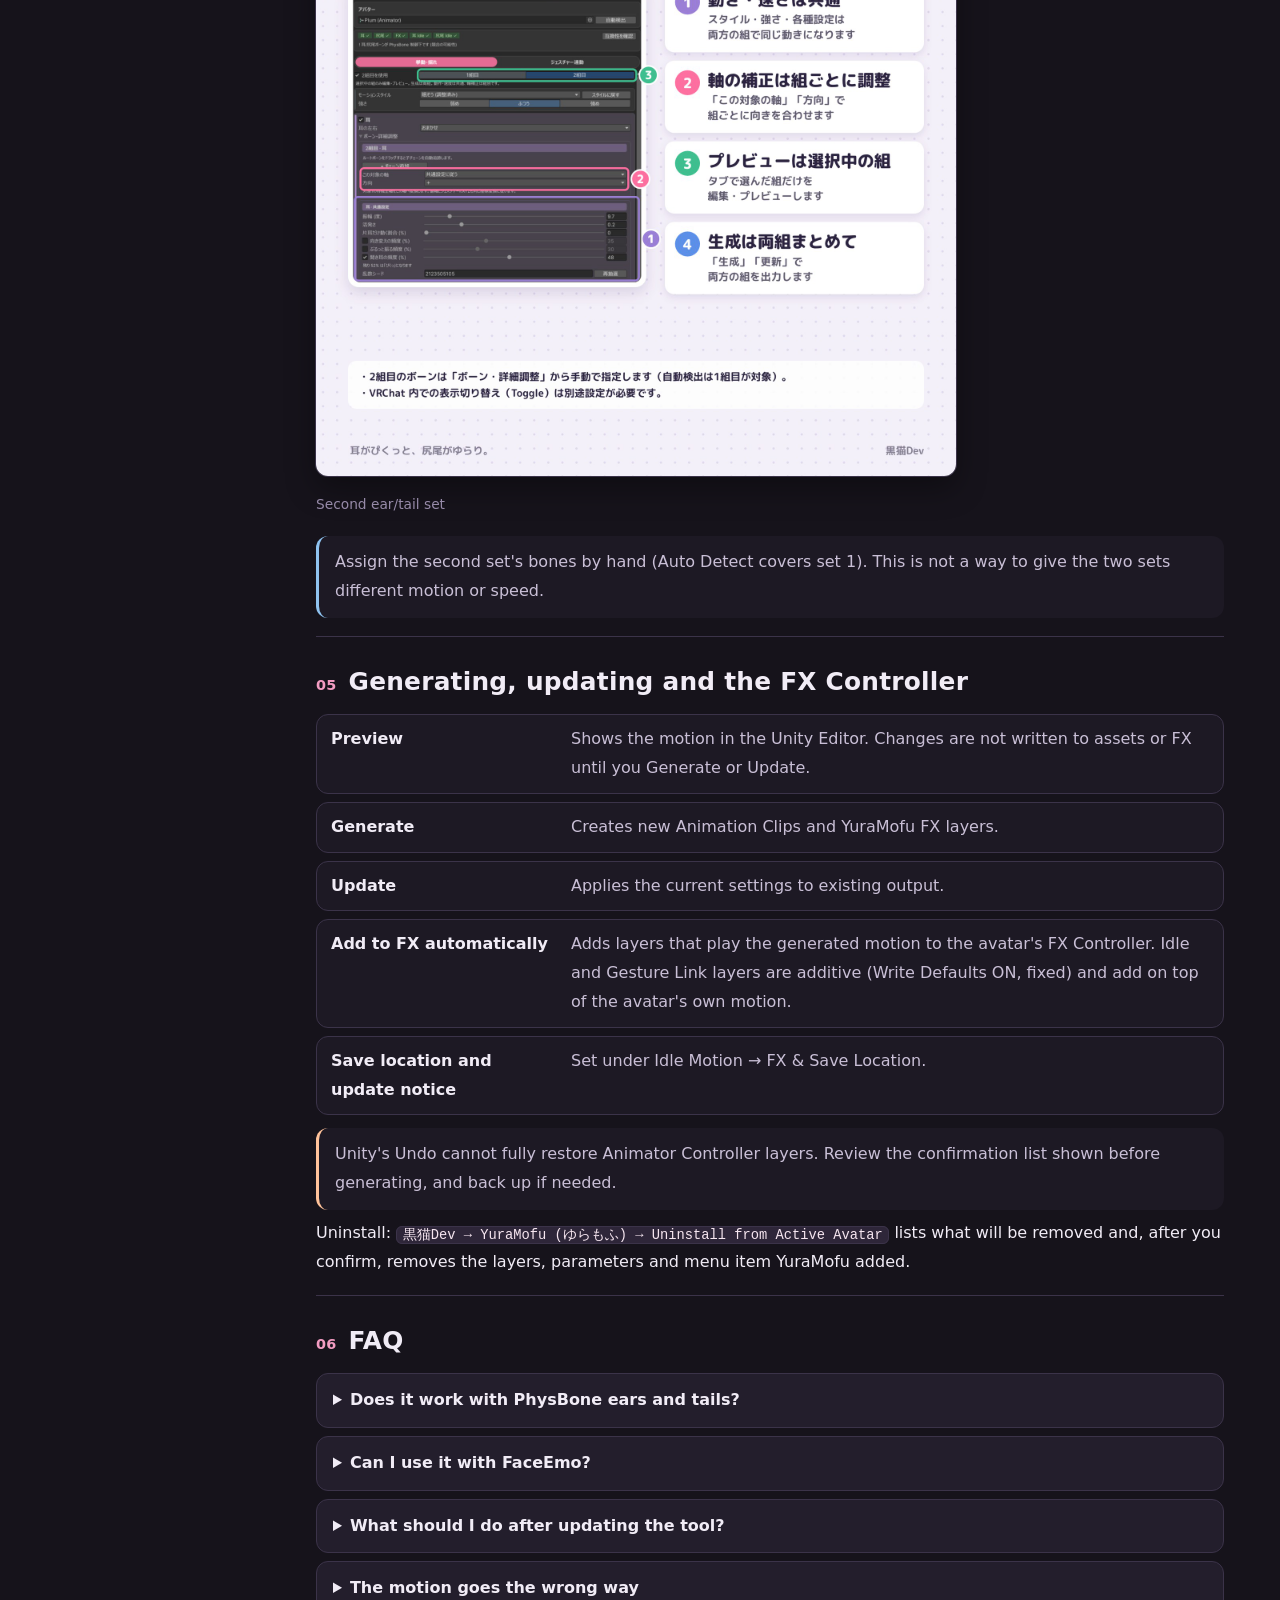
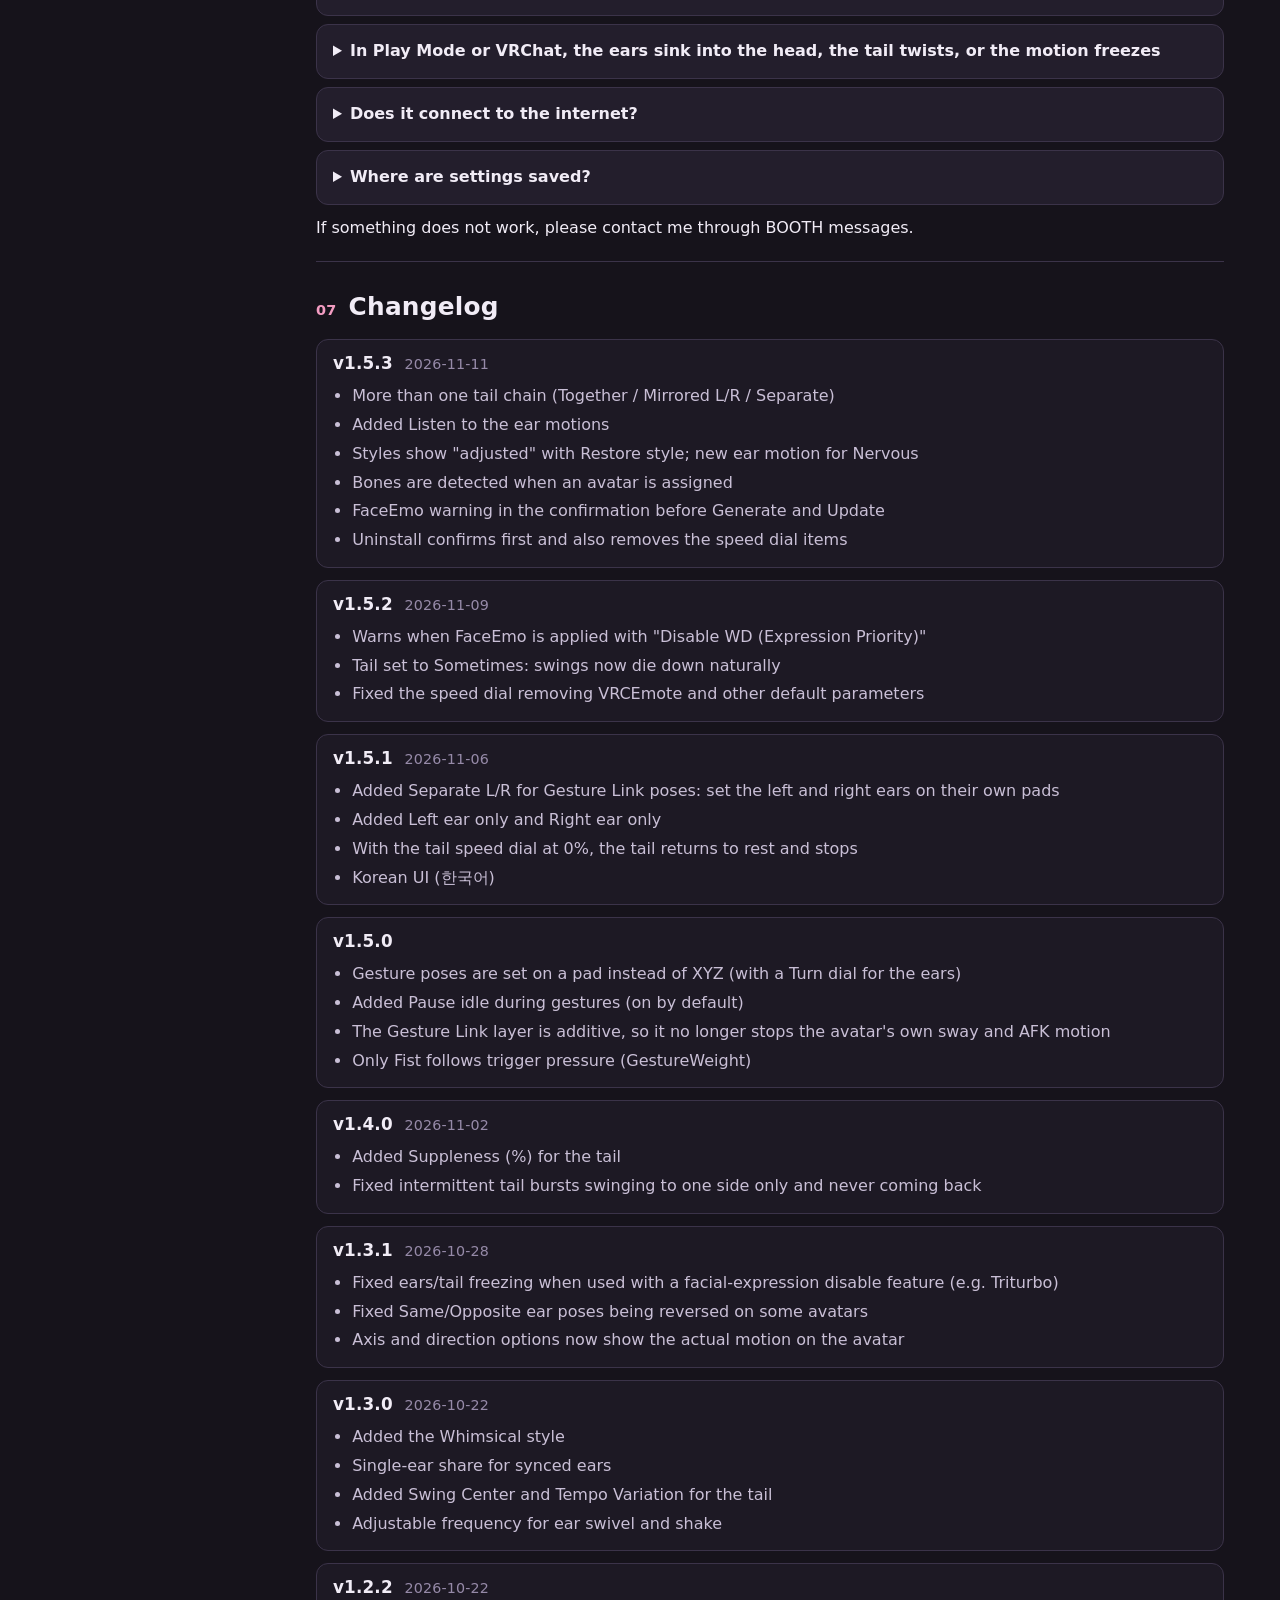
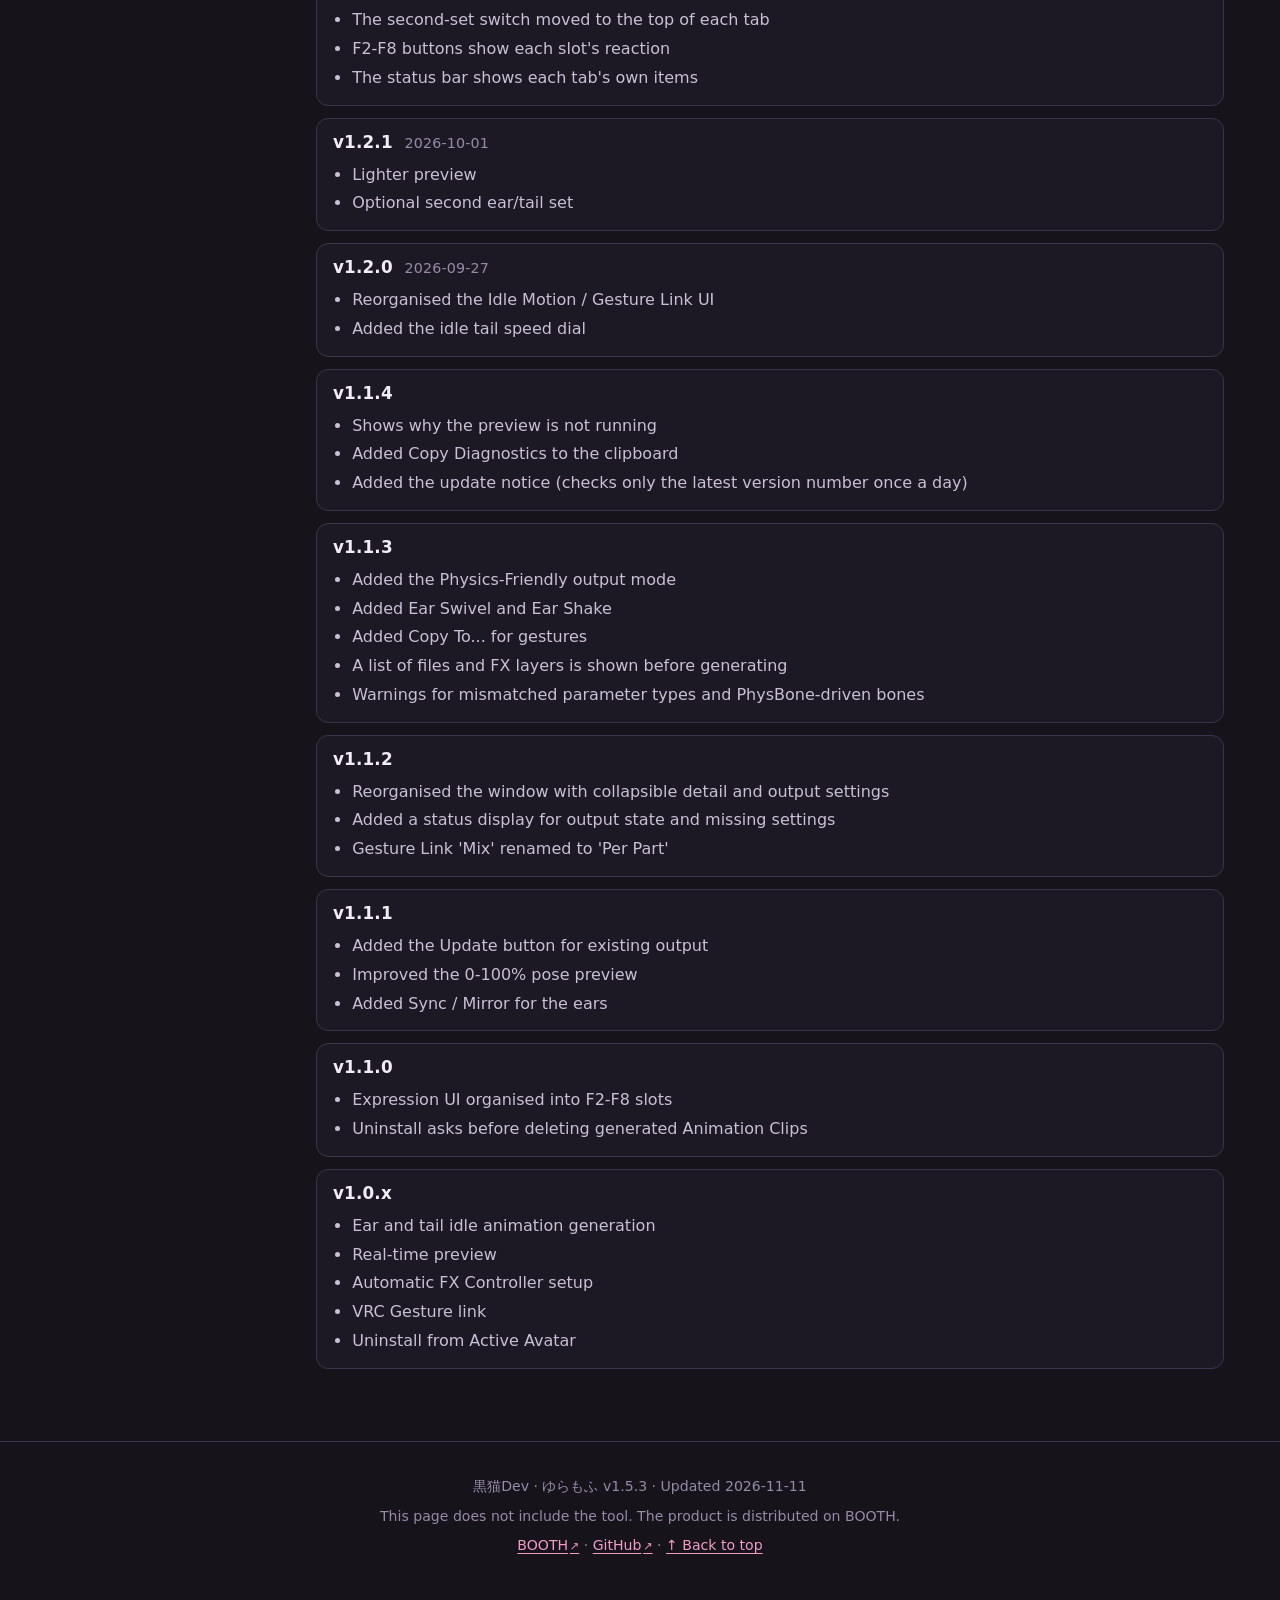
==== commit c02b1ef5: "v1.5.3 images: new cover, set 2 and idle tab screenshots" ====
--- a/en.html
+++ b/en.html
@@ -41,11 +41,10 @@
 <p class="note warn">The tail motion and speed dial fixes reach existing output when you run Update after updating the tool.</p></section>
 <section id="start" class="sec"><h2><span class="num">01</span>Getting started</h2><p class="note">Requirements: Unity 2022.3 LTS or later (Windows Unity Editor). Adding to FX, Gesture Link and the tail speed dial need the VRChat SDK3 Avatars; basic Animation Clips can be generated without it.</p>
 <ol class="steps"><li><h4>Import and open</h4><p>Import the unitypackage and open <code>黒猫Dev → YuraMofu (ゆらもふ) → Open Window</code>. Back up your project first.</p></li><li><h4>Pick the avatar and Auto Detect</h4><p>Put the scene avatar in the Avatar field and click Auto Detect. When ears, tail and FX show ✓ in the status bar, you are ready. Always check the result and fix bones in Bones & Details if needed.</p></li><li><h4>Choose a style and strength</h4><p>In the Idle Motion tab, choose a motion style and strength, then adjust the ears and tail.</p></li><li><h4>Preview</h4><p>Click Preview to see the motion in the Scene view. Nothing is written to assets or FX until you generate.</p></li><li><h4>Generate / Update</h4><p>Generate the first time; Update when changing existing output. A list of files and layers to be added or replaced is shown before anything is written.</p></li></ol>
-<figure class="shot "><a class="zoom" href="assets/v150/ui_idle.png" data-caption="Idle Motion tab"><img src="assets/v150/ui_idle.png" alt="Idle Motion tab" width="810" height="698" loading="lazy" decoding="async"></a><figcaption>Idle Motion tab</figcaption></figure></section>
+<figure class="shot "><a class="zoom" href="assets/v150/ui_idle.png" data-caption="Idle Motion tab"><img src="assets/v150/ui_idle.png" alt="Idle Motion tab" width="704" height="674" loading="lazy" decoding="async"></a><figcaption>Idle Motion tab</figcaption></figure></section>
 <section id="idle" class="sec"><h2><span class="num">02</span>Idle Motion</h2><h3>Motion style and strength</h3>
 <ul class="chips"><li>Calm</li><li>Natural</li><li>Lively</li><li>Sleepy</li><li>Nervous</li><li>Silly</li><li>Whimsical</li></ul>
 <p>Strength is Soft, Normal or Strong. Choosing a style sets the ear and tail details to that style's values. If you change values by hand, the style row shows "adjusted"; Restore style brings the style's values back. <strong>Whimsical</strong> adds long stillness broken by single, mostly one-ear twitches, and an off-centre tail swaying at an uneven tempo.</p>
-<figure class="shot "><a class="zoom" href="assets/v150/kimagure.jpg" data-caption="Whimsical (きまぐれ)"><img src="assets/v150/kimagure.jpg" alt="Whimsical (きまぐれ)" width="1600" height="1600" loading="lazy" decoding="async"></a><figcaption>Whimsical (きまぐれ)</figcaption></figure>
 <h3>Ears</h3>
 <dl class="terms"><div><dt>Ear L/R</dt><dd>Auto, Sync or Async. In Sync, Single-Ear Share sets how often only one ear twitches.</dd></div><div><dt>Motion types</dt><dd>By default the ears only twitch. Add Ear Swivel (turns slowly outward and holds), Ear Shake (flings the ear like shaking off water) and Listen (draws the ears up and holds for a moment). Each has a checkbox and a Frequency (%); the enabled moves share up to 100% and the rest are twitches.</dd></div></dl>
 <h3>Tail</h3>
